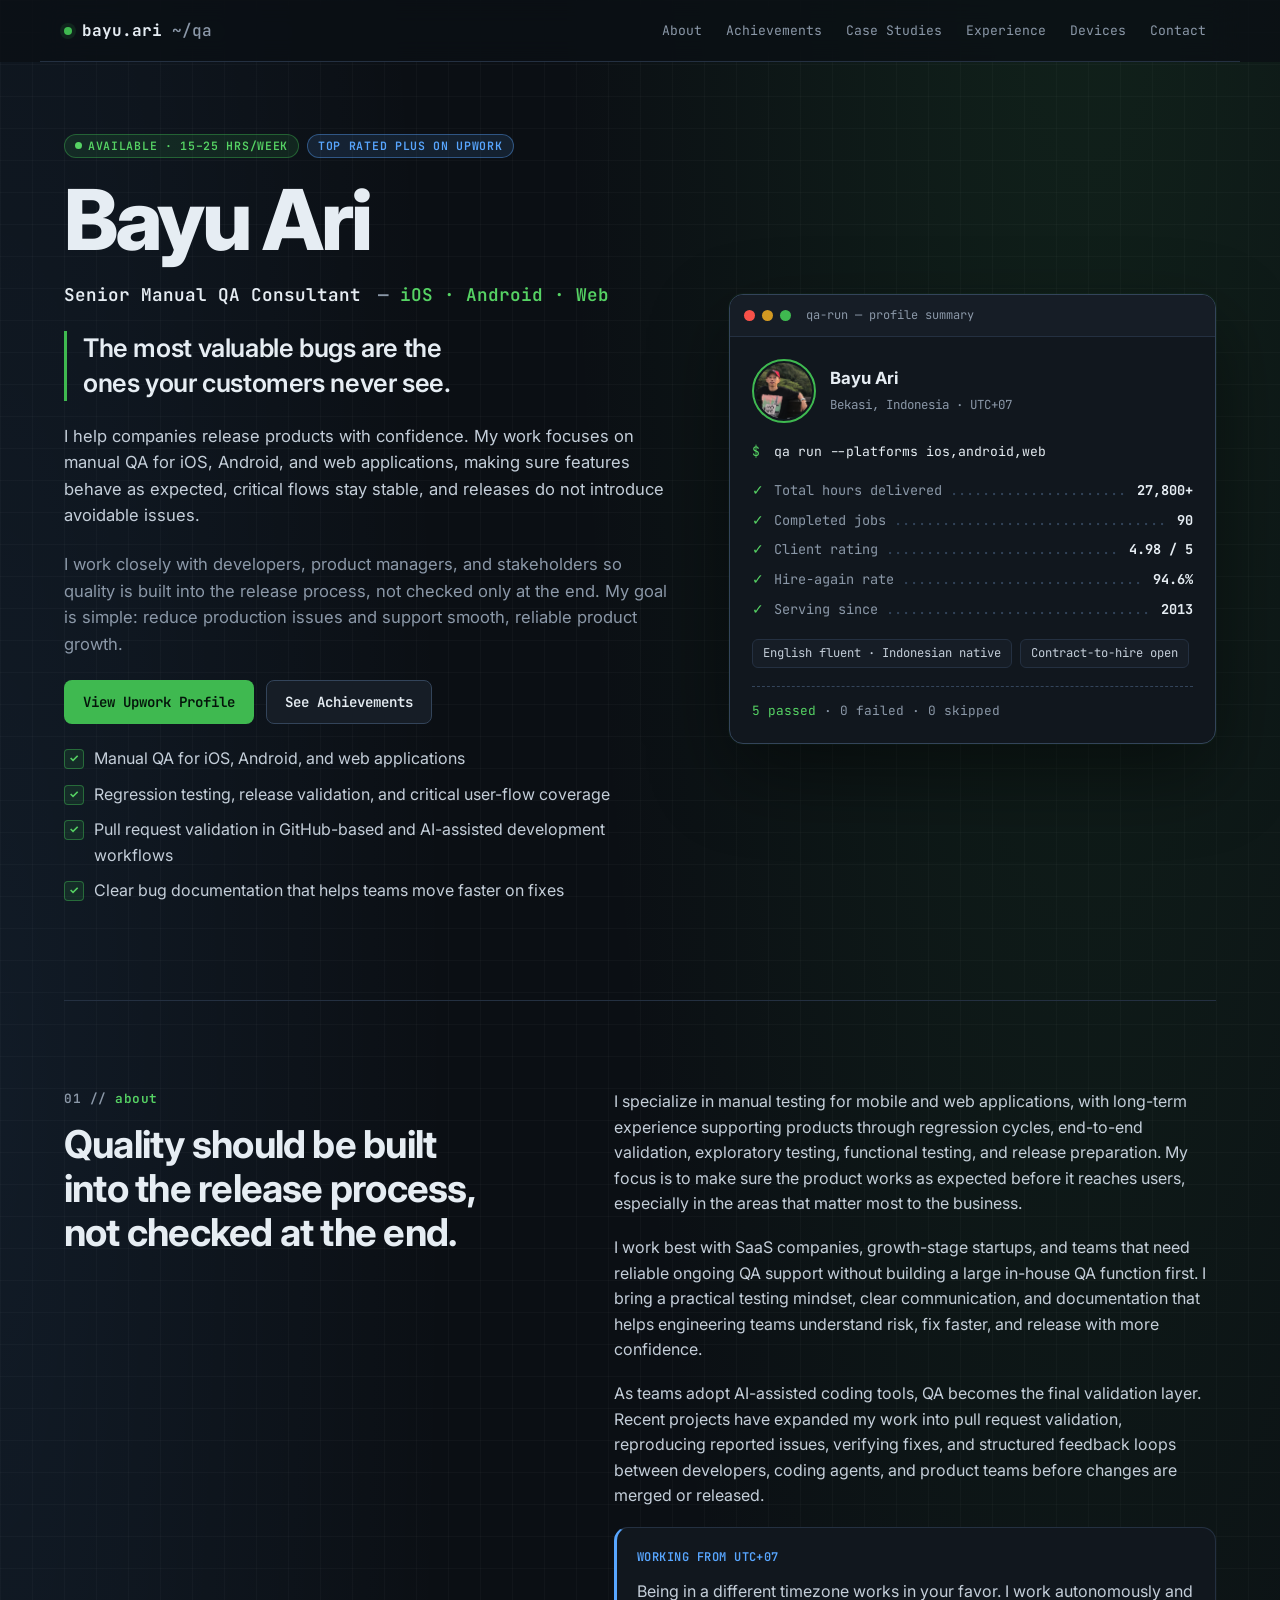
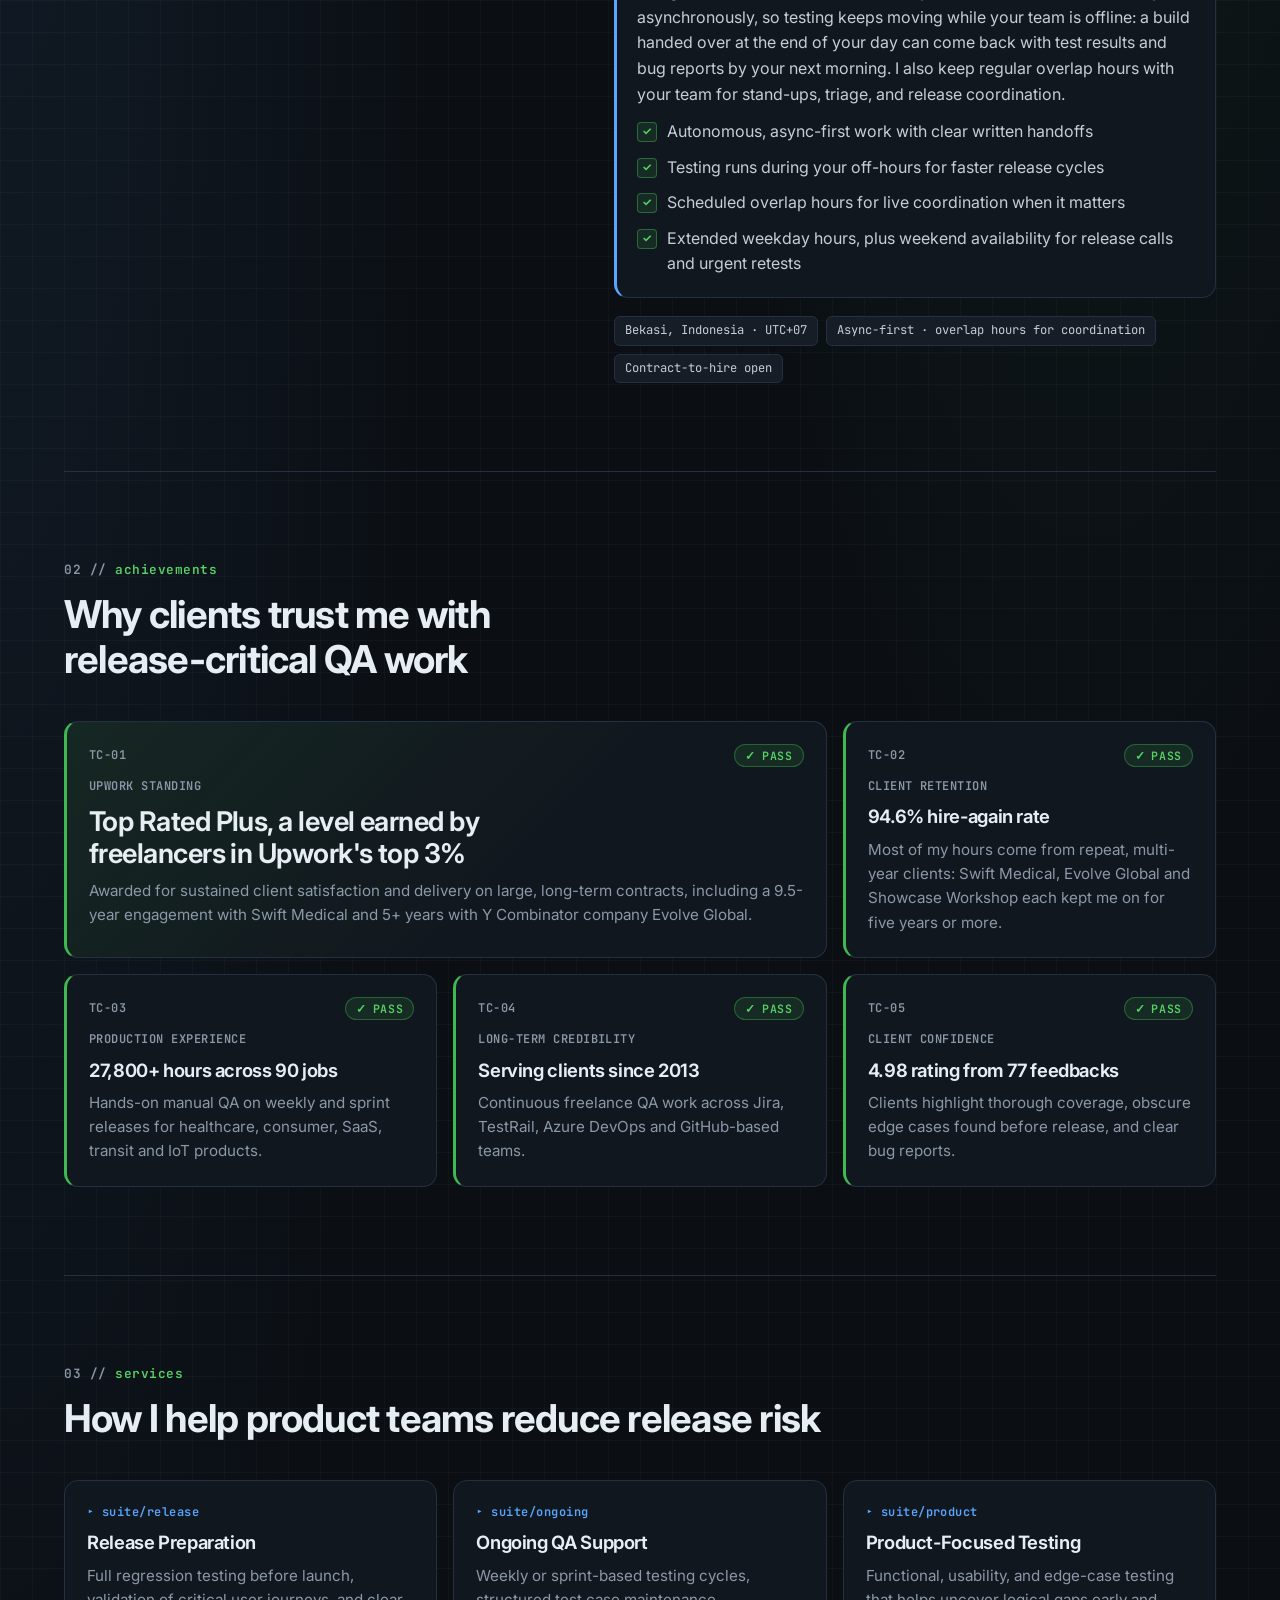
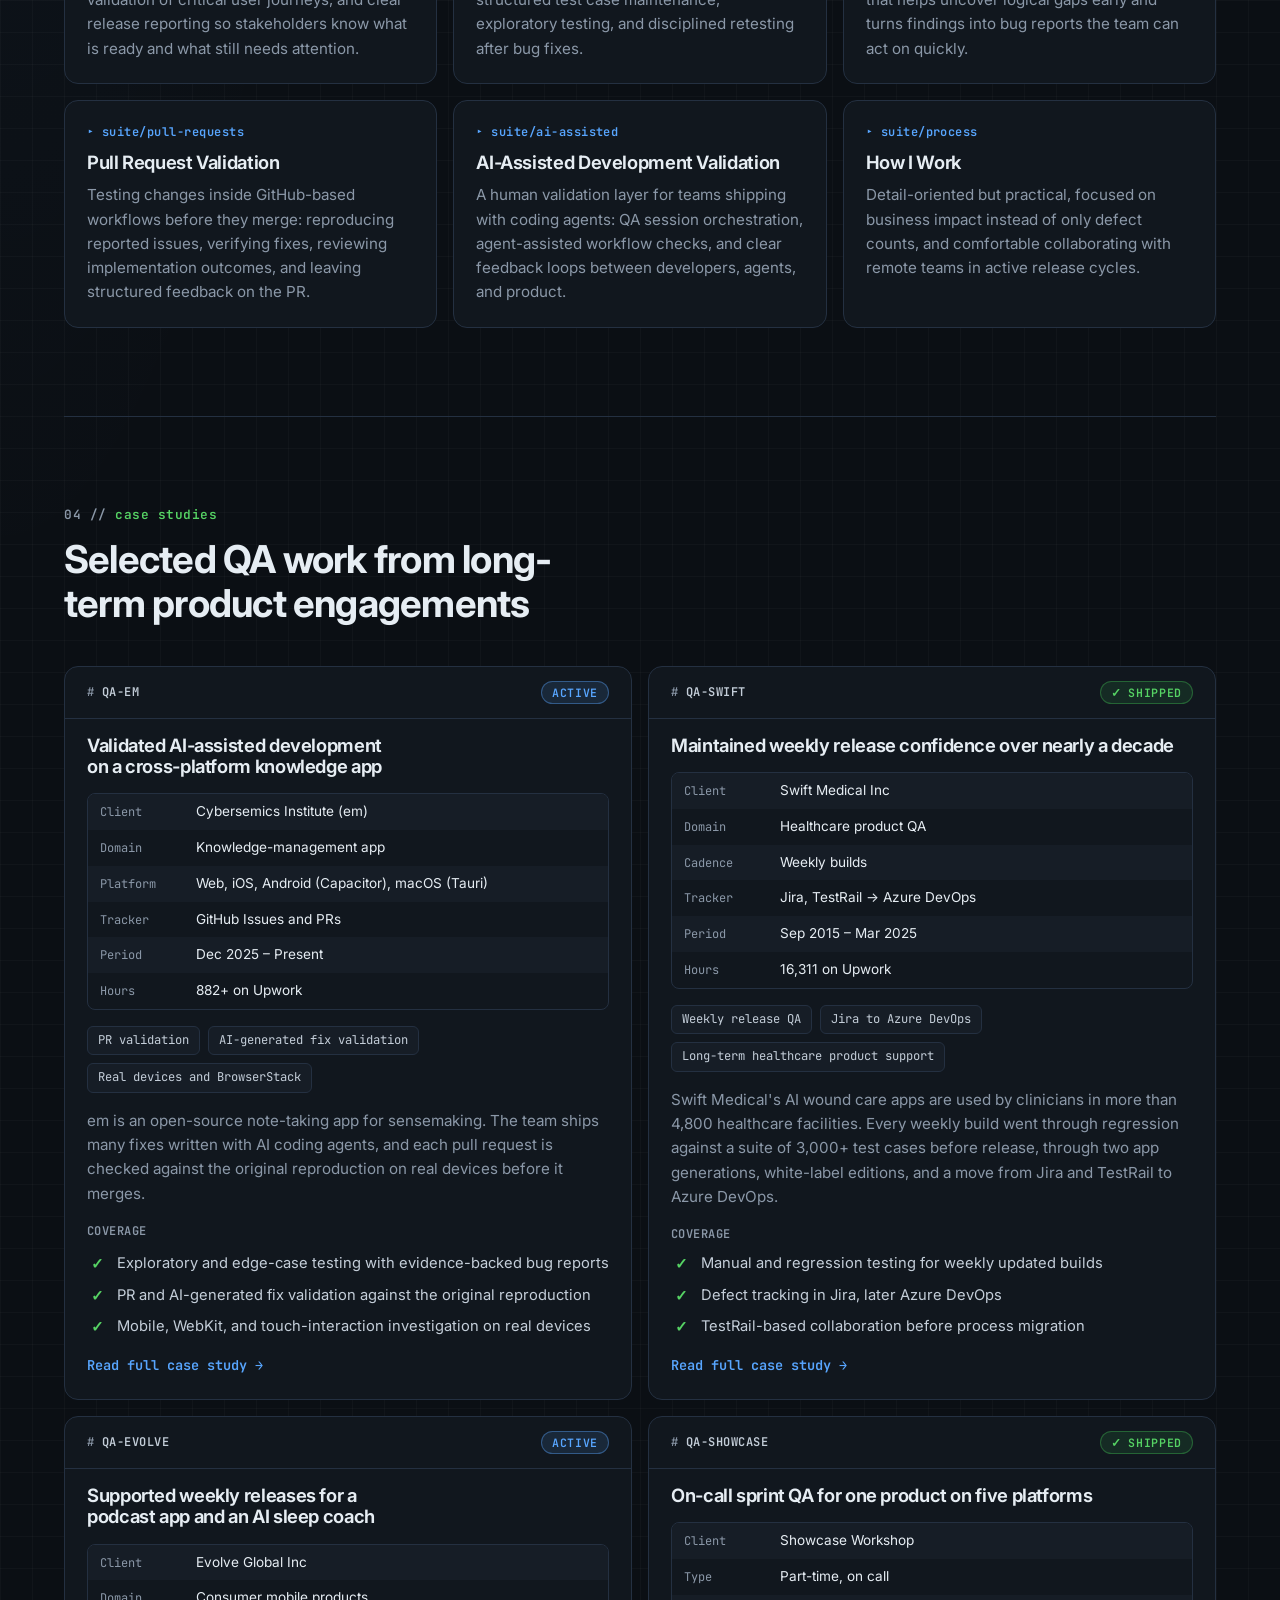
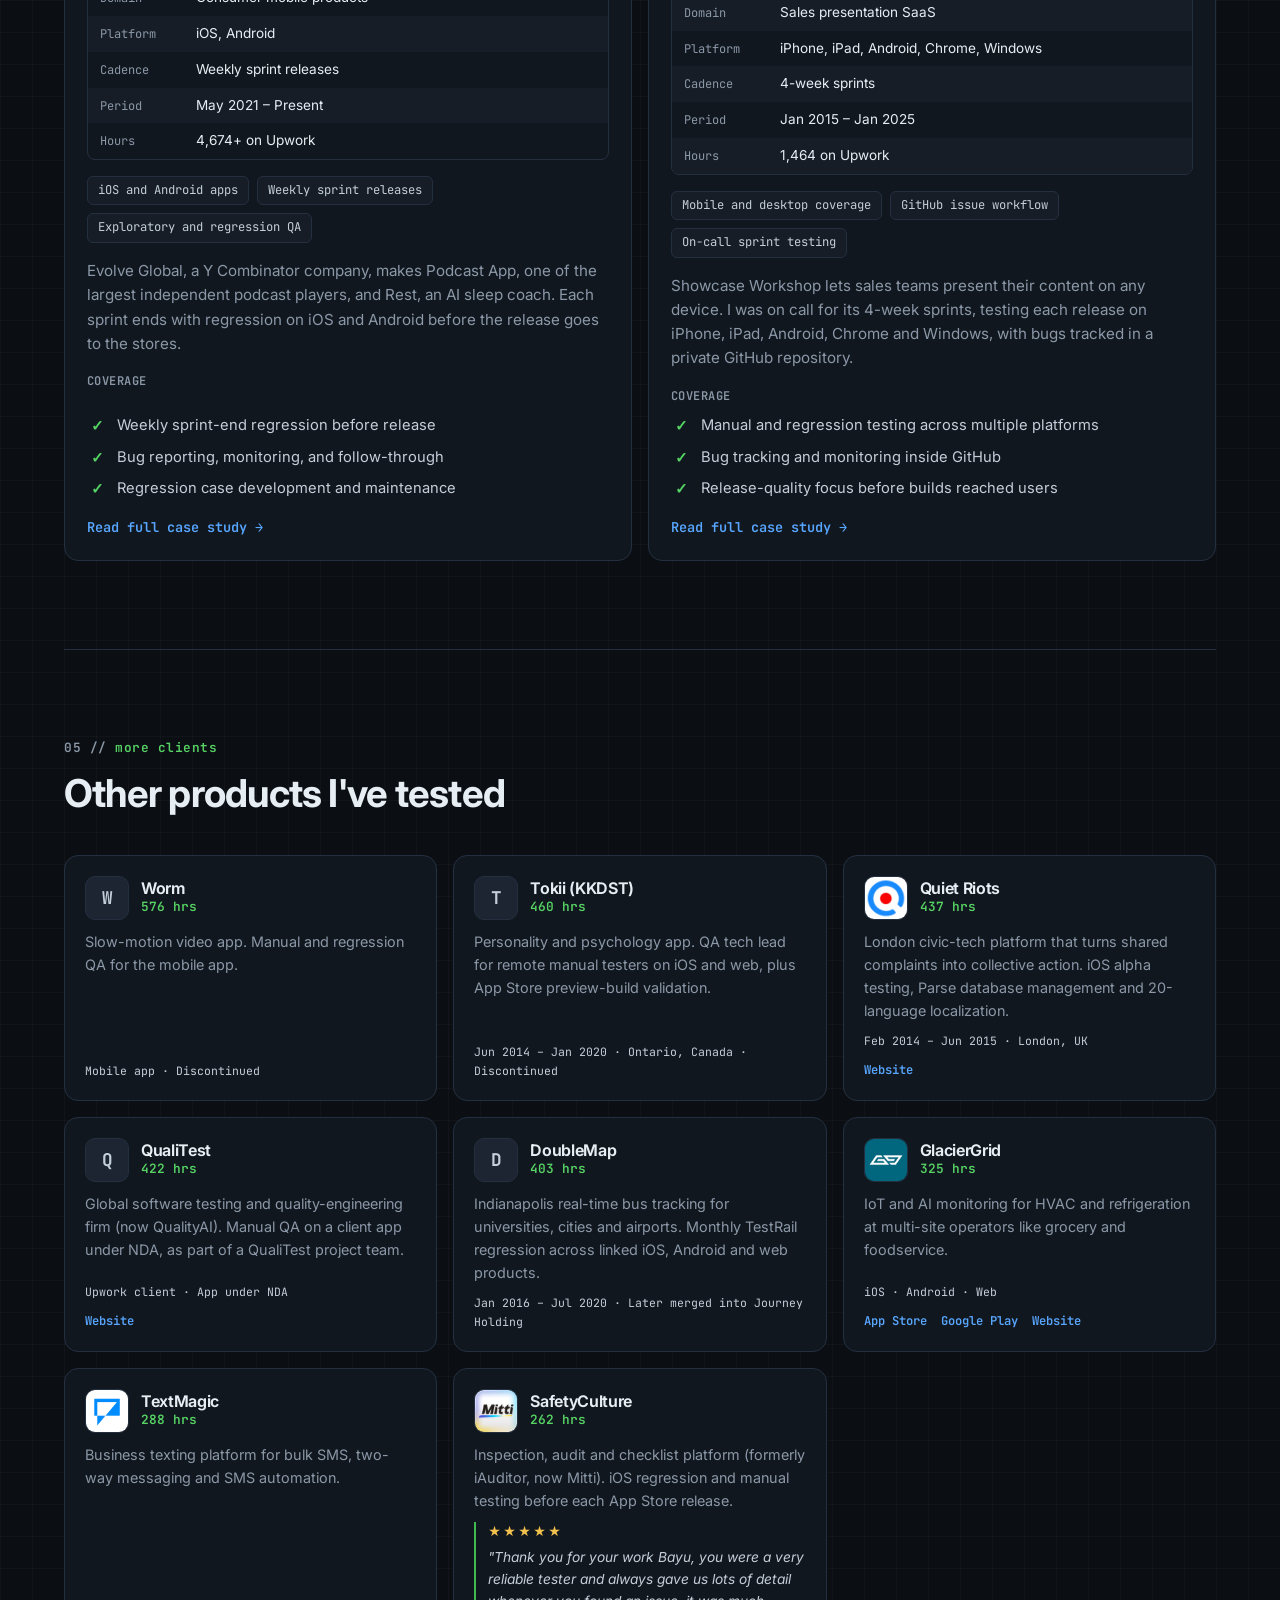
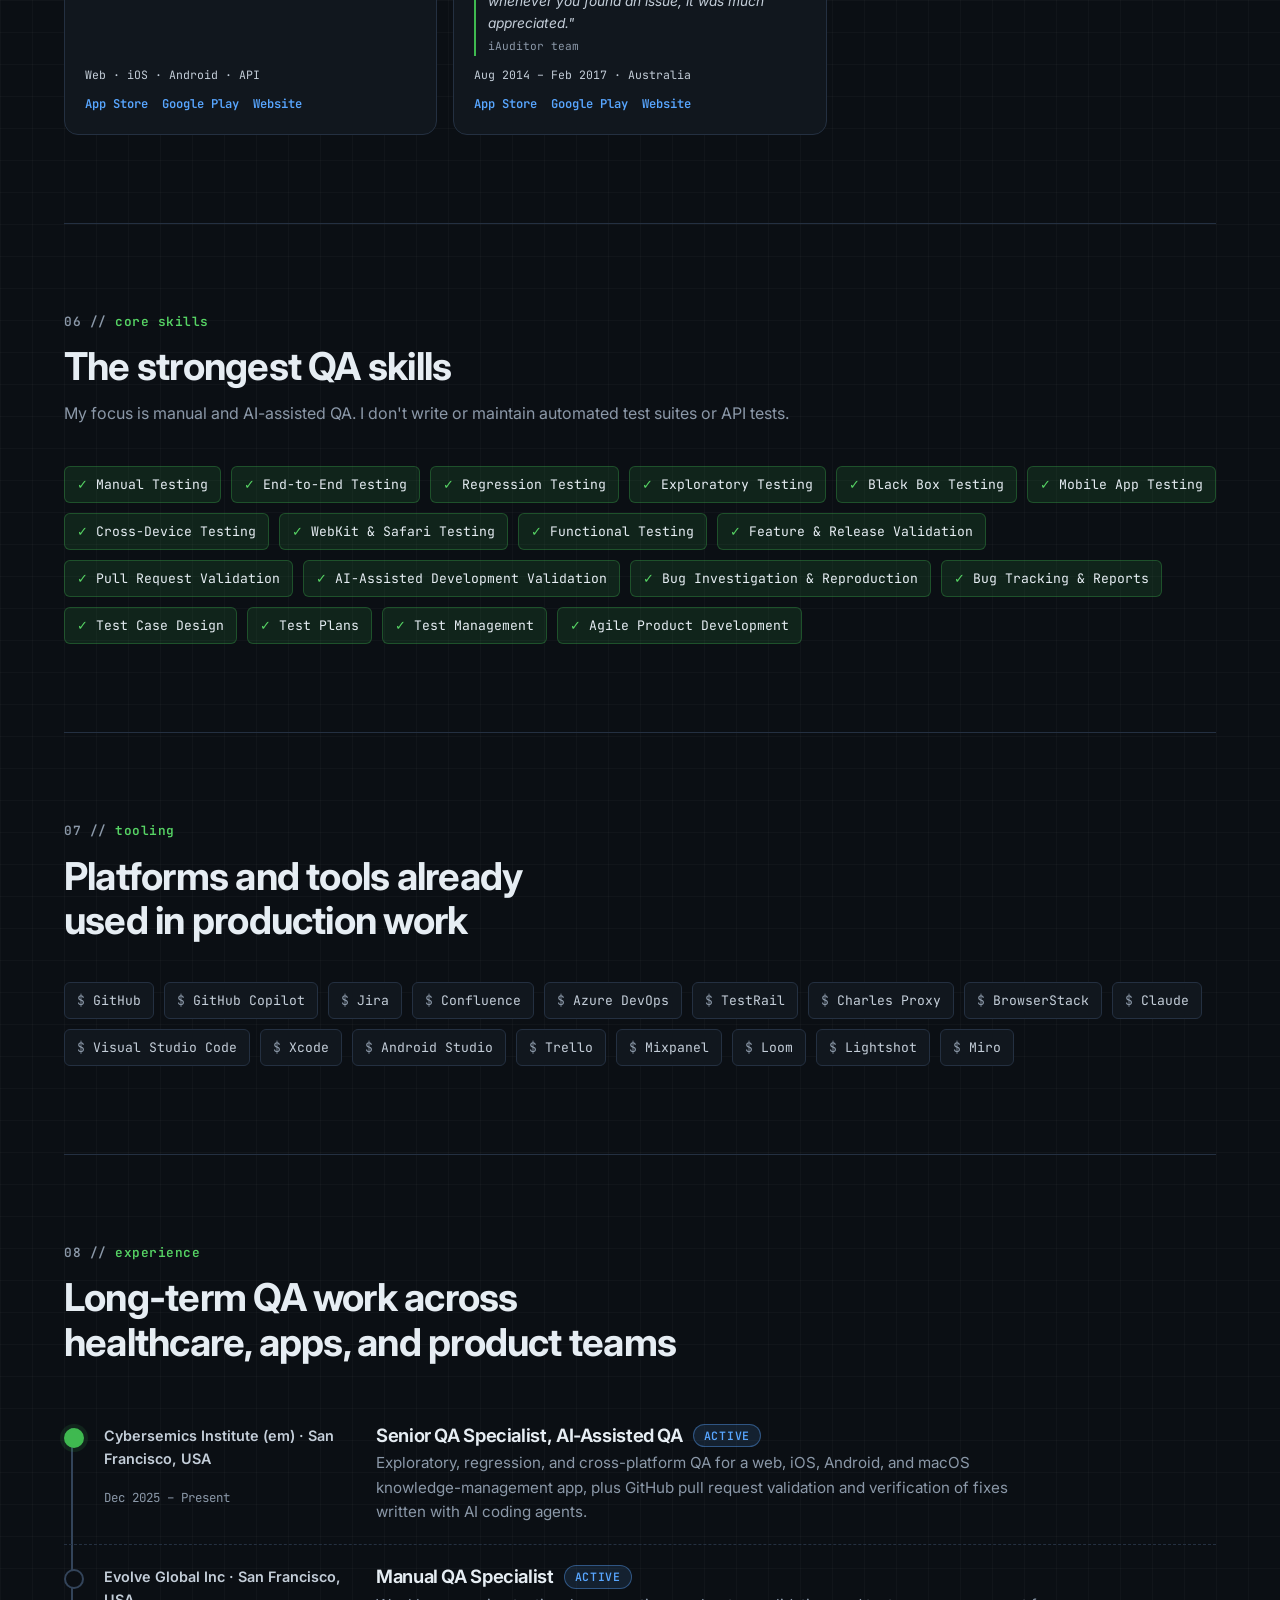
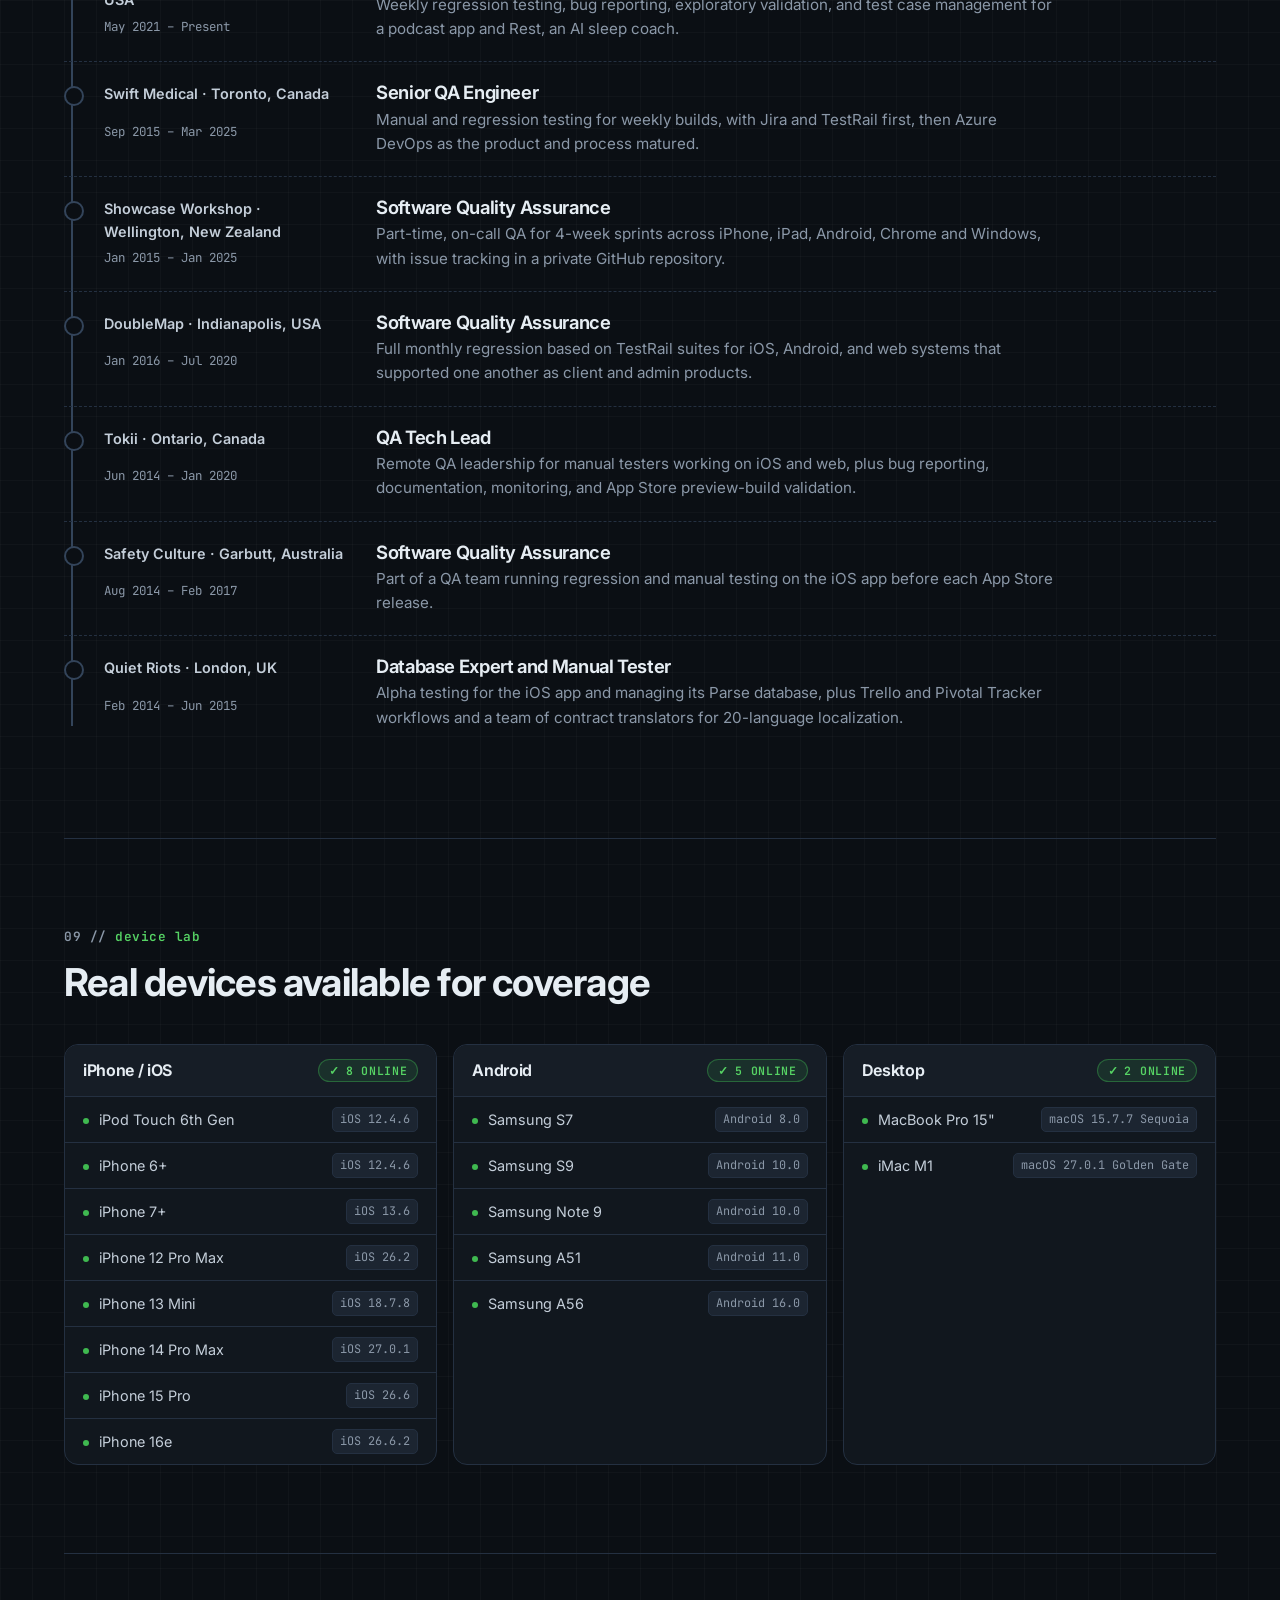
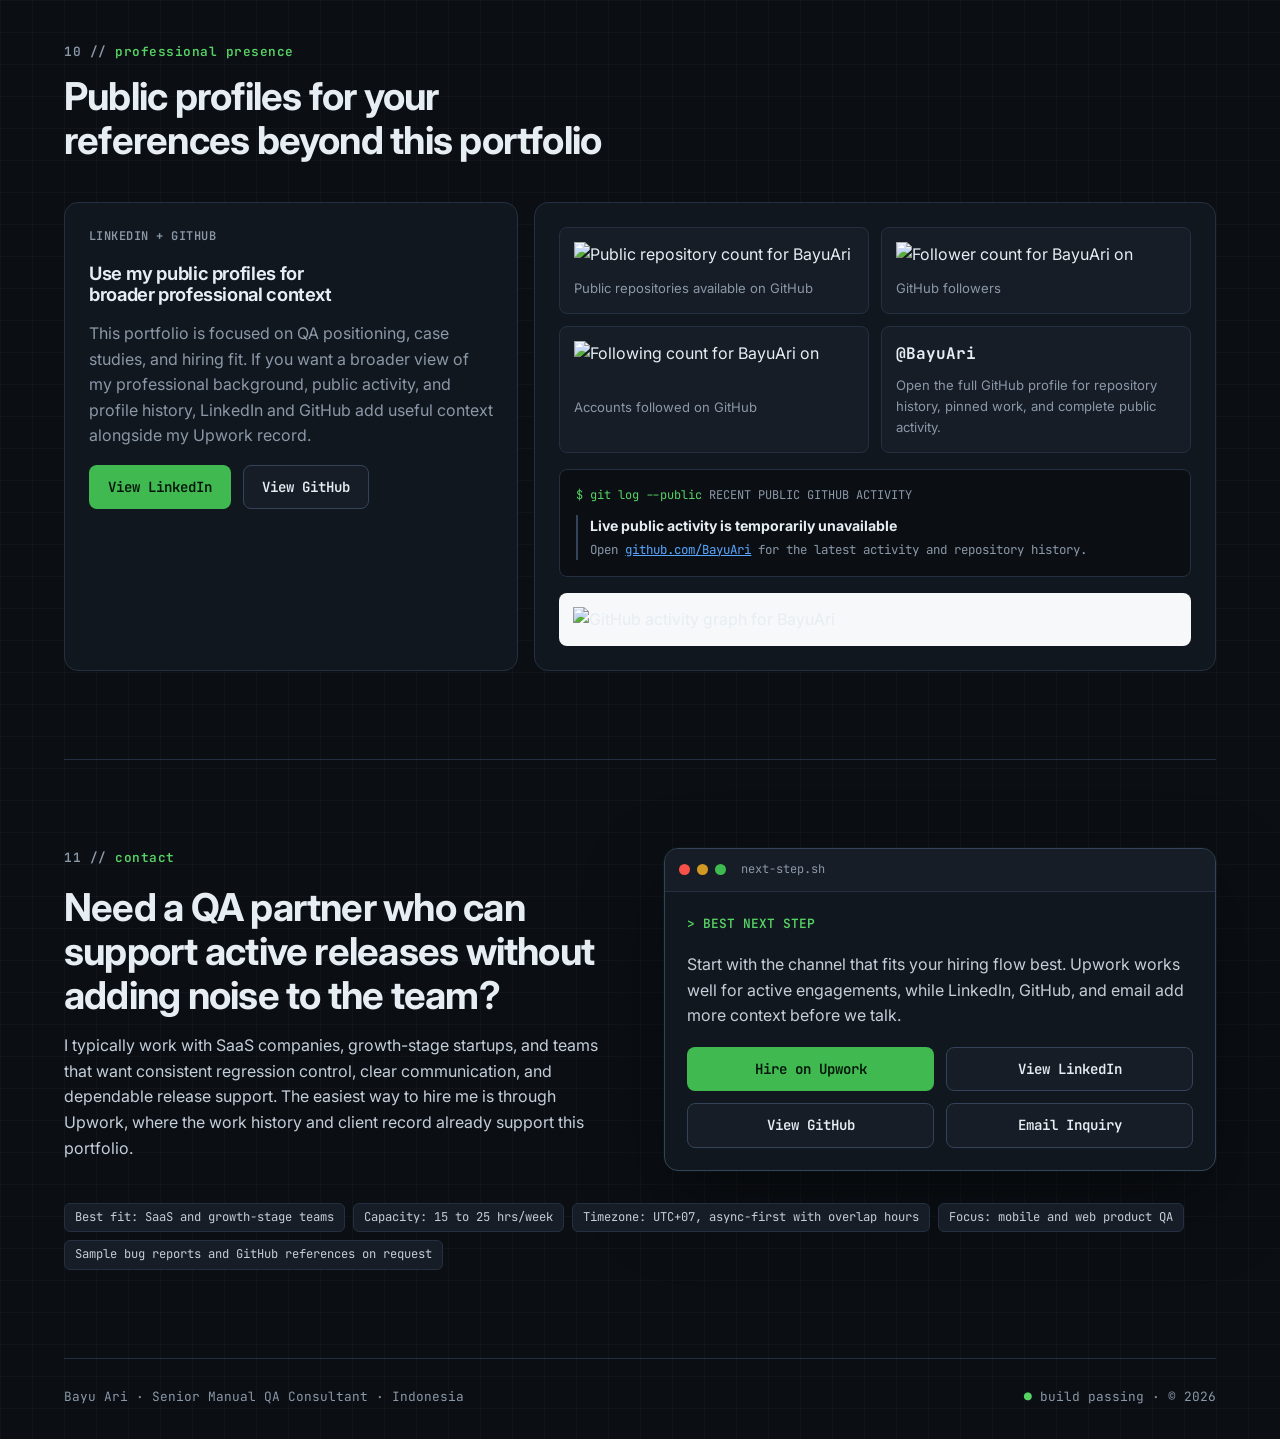
==== index.html @ 2e41b9e9 "Remove hourly rate from hero stats and README Also sync README availability with the site (15–25 hrs" ====
<!DOCTYPE html>
<html lang="en">
<head>
  <meta charset="UTF-8">
  <meta name="viewport" content="width=device-width, initial-scale=1.0">
  <meta
    name="description"
    content="Bayu Ari is a Senior Manual QA Consultant helping companies ship stable mobile and web products through manual QA, regression testing, pull request validation, and release-focused support."
  >
  <meta name="theme-color" content="#0b0f14">
  <title>Bayu Ari | Senior Manual QA Consultant</title>
  <link rel="preconnect" href="https://fonts.googleapis.com">
  <link rel="preconnect" href="https://fonts.gstatic.com" crossorigin>
  <link
    href="https://fonts.googleapis.com/css2?family=Inter:wght@400;500;600;700;800&family=JetBrains+Mono:wght@400;500;600;700&display=swap"
    rel="stylesheet"
  >
  <script src="config.js"></script>
  <link rel="stylesheet" href="styles.css">
</head>
<body>
  <div class="page-shell">
    <header class="site-header">
      <a class="brand" href="#top"><span class="brand-dot" aria-hidden="true"></span>bayu.ari<span class="brand-path">~/qa</span></a>
      <nav class="site-nav" aria-label="Primary">
        <a href="#about">About</a>
        <a href="#achievements">Achievements</a>
        <a href="#case-studies">Case Studies</a>
        <a href="#experience">Experience</a>
        <a href="#devices">Devices</a>
        <a href="#contact">Contact</a>
      </nav>
    </header>

    <main id="top">
      <section class="hero">
        <div class="hero-copy">
          <div class="chip-row">
            <span class="chip chip-pass"><span class="chip-dot" aria-hidden="true"></span>Available · 15–25 hrs/week</span>
            <span class="chip chip-info">Top Rated Plus on Upwork</span>
          </div>
          <h1 class="hero-name">Bayu Ari</h1>
          <p class="hero-role">Senior Manual QA Consultant <span>iOS · Android · Web</span></p>
          <p class="hero-title">The most valuable bugs are the ones your customers never see.</p>
          <p class="hero-text">
            I help companies release products with confidence. My work focuses on manual QA for iOS, Android,
            and web applications, making sure features behave as expected, critical flows stay stable, and
            releases do not introduce avoidable issues.
          </p>
          <p class="hero-text hero-text-secondary">
            I work closely with developers, product managers, and stakeholders so quality is built into the
            release process, not checked only at the end. My goal is simple: reduce production issues and support
            smooth, reliable product growth.
          </p>
          <div class="hero-actions">
            <a class="button button-primary" href="https://www.upwork.com/freelancers/~0150bbcc316b3fb998" target="_blank" rel="noreferrer">View Upwork Profile</a>
            <a class="button button-secondary" href="#achievements">See Achievements</a>
          </div>
          <ul class="checklist hero-highlights" aria-label="Key strengths">
            <li>Manual QA for iOS, Android, and web applications</li>
            <li>Regression testing, release validation, and critical user-flow coverage</li>
            <li>Pull request validation in GitHub-based and AI-assisted development workflows</li>
            <li>Clear bug documentation that helps teams move faster on fixes</li>
          </ul>
        </div>

        <aside class="terminal hero-card" aria-label="QA profile summary">
          <div class="terminal-bar" aria-hidden="true">
            <span></span><span></span><span></span>
            <p>qa-run — profile summary</p>
          </div>
          <div class="terminal-body">
            <div class="terminal-profile">
              <div class="portrait-frame">
                <img
                  id="profile-image"
                  src="assets/images/profile-picture.jpeg"
                  data-default-src="assets/images/profile-picture.jpeg"
                  alt="Portrait of Bayu Ari"
                >
              </div>
              <div>
                <strong>Bayu Ari</strong>
                <span>Bekasi, Indonesia · UTC+07</span>
              </div>
            </div>
            <p class="terminal-cmd"><span class="prompt" aria-hidden="true">$</span> qa run --platforms ios,android,web</p>
            <ul class="run-list stat-grid">
              <li><span class="run-key">Total hours delivered</span><strong>27,800+</strong></li>
              <li><span class="run-key">Completed jobs</span><strong>90</strong></li>
              <li><span class="run-key">Client rating</span><strong>4.98 / 5</strong></li>
              <li><span class="run-key">Hire-again rate</span><strong>94.6%</strong></li>
              <li><span class="run-key">Serving since</span><strong>2013</strong></li>
            </ul>
            <div class="mini-facts">
              <span>English fluent · Indonesian native</span>
              <span>Contract-to-hire open</span>
            </div>
            <p class="run-summary"><span class="pass-text">5 passed</span> · 0 failed · 0 skipped</p>
          </div>
        </aside>
      </section>

      <section id="about" class="section split reveal">
        <div class="section-heading">
          <p class="eyebrow">About</p>
          <h2>Quality should be built into the release process, not checked at the end.</h2>
        </div>
        <div class="rich-copy">
          <p>
            I specialize in manual testing for mobile and web applications, with long-term experience supporting
            products through regression cycles, end-to-end validation, exploratory testing, functional testing,
            and release preparation. My focus is to make sure the product works as expected before it reaches
            users, especially in the areas that matter most to the business.
          </p>
          <p>
            I work best with SaaS companies, growth-stage startups, and teams that need reliable ongoing QA
            support without building a large in-house QA function first. I bring a practical testing mindset,
            clear communication, and documentation that helps engineering teams understand risk, fix faster, and
            release with more confidence.
          </p>
          <p>
            As teams adopt AI-assisted coding tools, QA becomes the final validation layer. Recent projects have
            expanded my work into pull request validation, reproducing reported issues, verifying fixes, and
            structured feedback loops between developers, coding agents, and product teams before changes are
            merged or released.
          </p>
          <div class="timezone-note">
            <p class="report-label">Working from UTC+07</p>
            <p>
              Being in a different timezone works in your favor. I work autonomously and asynchronously, so testing
              keeps moving while your team is offline: a build handed over at the end of your day can come back
              with test results and bug reports by your next morning. I also keep regular overlap hours with your
              team for stand-ups, triage, and release coordination.
            </p>
            <ul class="checklist">
              <li>Autonomous, async-first work with clear written handoffs</li>
              <li>Testing runs during your off-hours for faster release cycles</li>
              <li>Scheduled overlap hours for live coordination when it matters</li>
              <li>Extended weekday hours, plus weekend availability for release calls and urgent retests</li>
            </ul>
          </div>
          <div class="profile-badges">
            <span>Bekasi, Indonesia · UTC+07</span>
            <span>Async-first · overlap hours for coordination</span>
            <span>Contract-to-hire open</span>
          </div>
        </div>
      </section>

      <section id="achievements" class="section reveal">
        <div class="section-heading">
          <p class="eyebrow">Achievements</p>
          <h2>Why clients trust me with release-critical QA work</h2>
        </div>
        <div class="achievement-grid">
          <article class="test-case achievement-card achievement-card-featured">
            <div class="test-case-head">
              <span class="case-id">TC-01</span>
              <span class="chip chip-pass">Pass</span>
            </div>
            <p class="proof-label">Upwork Standing</p>
            <h3>Top Rated Plus, a level earned by freelancers in Upwork's top 3%</h3>
            <p>
              Awarded for sustained client satisfaction and delivery on large, long-term contracts, including a
              9.5-year engagement with Swift Medical and 5+ years with Y Combinator company Evolve Global.
            </p>
          </article>
          <article class="test-case achievement-card">
            <div class="test-case-head">
              <span class="case-id">TC-02</span>
              <span class="chip chip-pass">Pass</span>
            </div>
            <p class="proof-label">Client Retention</p>
            <h3>94.6% hire-again rate</h3>
            <p>Most of my hours come from repeat, multi-year clients: Swift Medical, Evolve Global and Showcase Workshop each kept me on for five years or more.</p>
          </article>
          <article class="test-case achievement-card">
            <div class="test-case-head">
              <span class="case-id">TC-03</span>
              <span class="chip chip-pass">Pass</span>
            </div>
            <p class="proof-label">Production Experience</p>
            <h3>27,800+ hours across 90 jobs</h3>
            <p>Hands-on manual QA on weekly and sprint releases for healthcare, consumer, SaaS, transit and IoT products.</p>
          </article>
          <article class="test-case achievement-card">
            <div class="test-case-head">
              <span class="case-id">TC-04</span>
              <span class="chip chip-pass">Pass</span>
            </div>
            <p class="proof-label">Long-Term Credibility</p>
            <h3>Serving clients since 2013</h3>
            <p>Continuous freelance QA work across Jira, TestRail, Azure DevOps and GitHub-based teams.</p>
          </article>
          <article class="test-case achievement-card">
            <div class="test-case-head">
              <span class="case-id">TC-05</span>
              <span class="chip chip-pass">Pass</span>
            </div>
            <p class="proof-label">Client Confidence</p>
            <h3>4.98 rating from 77 feedbacks</h3>
            <p>Clients highlight thorough coverage, obscure edge cases found before release, and clear bug reports.</p>
          </article>
        </div>
      </section>

      <section id="services" class="section reveal">
        <div class="section-heading">
          <p class="eyebrow">Services</p>
          <h2>How I help product teams reduce release risk</h2>
        </div>
        <div class="card-grid">
          <article class="service-card">
            <p class="suite-label">suite/release</p>
            <h3>Release Preparation</h3>
            <p>Full regression testing before launch, validation of critical user journeys, and clear release reporting so stakeholders know what is ready and what still needs attention.</p>
          </article>
          <article class="service-card">
            <p class="suite-label">suite/ongoing</p>
            <h3>Ongoing QA Support</h3>
            <p>Weekly or sprint-based testing cycles, structured test case maintenance, exploratory testing, and disciplined retesting after bug fixes.</p>
          </article>
          <article class="service-card">
            <p class="suite-label">suite/product</p>
            <h3>Product-Focused Testing</h3>
            <p>Functional, usability, and edge-case testing that helps uncover logical gaps early and turns findings into bug reports the team can act on quickly.</p>
          </article>
          <article class="service-card">
            <p class="suite-label">suite/pull-requests</p>
            <h3>Pull Request Validation</h3>
            <p>Testing changes inside GitHub-based workflows before they merge: reproducing reported issues, verifying fixes, reviewing implementation outcomes, and leaving structured feedback on the PR.</p>
          </article>
          <article class="service-card">
            <p class="suite-label">suite/ai-assisted</p>
            <h3>AI-Assisted Development Validation</h3>
            <p>A human validation layer for teams shipping with coding agents: QA session orchestration, agent-assisted workflow checks, and clear feedback loops between developers, agents, and product.</p>
          </article>
          <article class="service-card">
            <p class="suite-label">suite/process</p>
            <h3>How I Work</h3>
            <p>Detail-oriented but practical, focused on business impact instead of only defect counts, and comfortable collaborating with remote teams in active release cycles.</p>
          </article>
        </div>
      </section>

      <section id="case-studies" class="section reveal">
        <div class="section-heading">
          <p class="eyebrow">Case Studies</p>
          <h2>Selected QA work from long-term product engagements</h2>
        </div>
        <div class="case-study-grid">
          <article class="report case-study-card">
            <div class="report-head case-study-head">
              <span class="case-id">QA-EM</span>
              <span class="chip chip-info">Active</span>
            </div>
            <h3>Validated AI-assisted development on a cross-platform knowledge app</h3>
            <dl class="report-fields">
              <div><dt>Client</dt><dd>Cybersemics Institute (em)</dd></div>
              <div><dt>Domain</dt><dd>Knowledge-management app</dd></div>
              <div><dt>Platform</dt><dd>Web, iOS, Android (Capacitor), macOS (Tauri)</dd></div>
              <div><dt>Tracker</dt><dd>GitHub Issues and PRs</dd></div>
              <div><dt>Period</dt><dd>Dec 2025 – Present</dd></div>
              <div><dt>Hours</dt><dd>882+ on Upwork</dd></div>
            </dl>
            <div class="case-signals" aria-label="EM scope">
              <span>PR validation</span>
              <span>AI-generated fix validation</span>
              <span>Real devices and BrowserStack</span>
            </div>
            <p>
              em is an open-source note-taking app for sensemaking. The team ships many fixes written with AI coding
              agents, and each pull request is checked against the original reproduction on real devices before it
              merges.
            </p>
            <p class="report-label">Coverage</p>
            <ol class="case-points">
              <li>Exploratory and edge-case testing with evidence-backed bug reports</li>
              <li>PR and AI-generated fix validation against the original reproduction</li>
              <li>Mobile, WebKit, and touch-interaction investigation on real devices</li>
            </ol>
            <a class="case-card-link" href="case-studies/em.html">Read full case study →</a>
          </article>
          <article class="report case-study-card">
            <div class="report-head case-study-head">
              <span class="case-id">QA-SWIFT</span>
              <span class="chip chip-pass">Shipped</span>
            </div>
            <h3>Maintained weekly release confidence over nearly a decade</h3>
            <dl class="report-fields">
              <div><dt>Client</dt><dd>Swift Medical Inc</dd></div>
              <div><dt>Domain</dt><dd>Healthcare product QA</dd></div>
              <div><dt>Cadence</dt><dd>Weekly builds</dd></div>
              <div><dt>Tracker</dt><dd>Jira, TestRail → Azure DevOps</dd></div>
              <div><dt>Period</dt><dd>Sep 2015 – Mar 2025</dd></div>
              <div><dt>Hours</dt><dd>16,311 on Upwork</dd></div>
            </dl>
            <div class="case-signals" aria-label="Swift Medical scope">
              <span>Weekly release QA</span>
              <span>Jira to Azure DevOps</span>
              <span>Long-term healthcare product support</span>
            </div>
            <p>
              Swift Medical's AI wound care apps are used by clinicians in more than 4,800 healthcare facilities.
              Every weekly build went through regression against a suite of 3,000+ test cases before release,
              through two app generations, white-label editions, and a move from Jira and TestRail to Azure DevOps.
            </p>
            <p class="report-label">Coverage</p>
            <ol class="case-points">
              <li>Manual and regression testing for weekly updated builds</li>
              <li>Defect tracking in Jira, later Azure DevOps</li>
              <li>TestRail-based collaboration before process migration</li>
            </ol>
            <a class="case-card-link" href="case-studies/swift-medical.html">Read full case study →</a>
          </article>
          <article class="report case-study-card">
            <div class="report-head case-study-head">
              <span class="case-id">QA-EVOLVE</span>
              <span class="chip chip-info">Active</span>
            </div>
            <h3>Supported weekly releases for a podcast app and an AI sleep coach</h3>
            <dl class="report-fields">
              <div><dt>Client</dt><dd>Evolve Global Inc</dd></div>
              <div><dt>Domain</dt><dd>Consumer mobile products</dd></div>
              <div><dt>Platform</dt><dd>iOS, Android</dd></div>
              <div><dt>Cadence</dt><dd>Weekly sprint releases</dd></div>
              <div><dt>Period</dt><dd>May 2021 – Present</dd></div>
              <div><dt>Hours</dt><dd>4,674+ on Upwork</dd></div>
            </dl>
            <div class="case-signals" aria-label="Evolve Global scope">
              <span>iOS and Android apps</span>
              <span>Weekly sprint releases</span>
              <span>Exploratory and regression QA</span>
            </div>
            <p>
              Evolve Global, a Y Combinator company, makes Podcast App, one of the largest independent podcast
              players, and Rest, an AI sleep coach. Each sprint ends with regression on iOS and Android before the
              release goes to the stores.
            </p>
            <p class="report-label">Coverage</p>
            <ol class="case-points">
              <li>Weekly sprint-end regression before release</li>
              <li>Bug reporting, monitoring, and follow-through</li>
              <li>Regression case development and maintenance</li>
            </ol>
            <a class="case-card-link" href="case-studies/evolve-global.html">Read full case study →</a>
          </article>
          <article class="report case-study-card">
            <div class="report-head case-study-head">
              <span class="case-id">QA-SHOWCASE</span>
              <span class="chip chip-pass">Shipped</span>
            </div>
            <h3>On-call sprint QA for one product on five platforms</h3>
            <dl class="report-fields">
              <div><dt>Client</dt><dd>Showcase Workshop</dd></div>
              <div><dt>Type</dt><dd>Part-time, on call</dd></div>
              <div><dt>Domain</dt><dd>Sales presentation SaaS</dd></div>
              <div><dt>Platform</dt><dd>iPhone, iPad, Android, Chrome, Windows</dd></div>
              <div><dt>Cadence</dt><dd>4-week sprints</dd></div>
              <div><dt>Period</dt><dd>Jan 2015 – Jan 2025</dd></div>
              <div><dt>Hours</dt><dd>1,464 on Upwork</dd></div>
            </dl>
            <div class="case-signals" aria-label="Showcase Workshop scope">
              <span>Mobile and desktop coverage</span>
              <span>GitHub issue workflow</span>
              <span>On-call sprint testing</span>
            </div>
            <p>
              Showcase Workshop lets sales teams present their content on any device. I was on call for its 4-week
              sprints, testing each release on iPhone, iPad, Android, Chrome and Windows, with bugs tracked in a
              private GitHub repository.
            </p>
            <p class="report-label">Coverage</p>
            <ol class="case-points">
              <li>Manual and regression testing across multiple platforms</li>
              <li>Bug tracking and monitoring inside GitHub</li>
              <li>Release-quality focus before builds reached users</li>
            </ol>
            <a class="case-card-link" href="case-studies/showcase-workshop.html">Read full case study →</a>
          </article>
        </div>
      </section>

      <section id="more-clients" class="section reveal">
        <div class="section-heading">
          <p class="eyebrow">More Clients</p>
          <h2>Other products I've tested</h2>
        </div>
        <div class="client-grid">
          <article class="client-card">
            <div class="client-head">
              <span class="client-icon client-mono" aria-hidden="true">W</span>
              <div>
                <h3>Worm</h3>
                <p class="client-hours">576 hrs</p>
              </div>
            </div>
            <p>Slow-motion video app. Manual and regression QA for the mobile app.</p>
            <p class="client-meta">Mobile app · Discontinued</p>
          </article>
          <article class="client-card">
            <div class="client-head">
              <span class="client-icon client-mono" aria-hidden="true">T</span>
              <div>
                <h3>Tokii (KKDST)</h3>
                <p class="client-hours">460 hrs</p>
              </div>
            </div>
            <p>Personality and psychology app. QA tech lead for remote manual testers on iOS and web, plus App Store preview-build validation.</p>
            <p class="client-meta">Jun 2014 – Jan 2020 · Ontario, Canada · Discontinued</p>
          </article>
          <article class="client-card">
            <div class="client-head">
              <img class="client-icon" src="assets/images/clients/quietriots.png" alt="Quiet Riots logo" width="44" height="44" loading="lazy">
              <div>
                <h3>Quiet Riots</h3>
                <p class="client-hours">437 hrs</p>
              </div>
            </div>
            <p>London civic-tech platform that turns shared complaints into collective action. iOS alpha testing, Parse database management and 20-language localization.</p>
            <p class="client-meta">Feb 2014 – Jun 2015 · London, UK</p>
              <div class="client-links">
                <a href="https://www.quietriots.com" target="_blank" rel="noreferrer">Website</a>
              </div>
          </article>
          <article class="client-card">
            <div class="client-head">
              <span class="client-icon client-mono" aria-hidden="true">Q</span>
              <div>
                <h3>QualiTest</h3>
                <p class="client-hours">422 hrs</p>
              </div>
            </div>
            <p>Global software testing and quality-engineering firm (now QualityAI). Manual QA on a client app under NDA, as part of a QualiTest project team.</p>
            <p class="client-meta">Upwork client · App under NDA</p>
              <div class="client-links">
                <a href="https://www.qualitestgroup.com" target="_blank" rel="noreferrer">Website</a>
              </div>
          </article>
          <article class="client-card">
            <div class="client-head">
              <span class="client-icon client-mono" aria-hidden="true">D</span>
              <div>
                <h3>DoubleMap</h3>
                <p class="client-hours">403 hrs</p>
              </div>
            </div>
            <p>Indianapolis real-time bus tracking for universities, cities and airports. Monthly TestRail regression across linked iOS, Android and web products.</p>
            <p class="client-meta">Jan 2016 – Jul 2020 · Later merged into Journey Holding</p>
          </article>
          <article class="client-card">
            <div class="client-head">
              <img class="client-icon" src="assets/images/clients/glaciergrid.jpg" alt="GlacierGrid logo" width="44" height="44" loading="lazy">
              <div>
                <h3>GlacierGrid</h3>
                <p class="client-hours">325 hrs</p>
              </div>
            </div>
            <p>IoT and AI monitoring for HVAC and refrigeration at multi-site operators like grocery and foodservice.</p>
            <p class="client-meta">iOS · Android · Web</p>
              <div class="client-links">
                <a href="https://apps.apple.com/us/app/id1491822471" target="_blank" rel="noreferrer">App Store</a>
                <a href="https://play.google.com/store/apps/details?id=com.therma.app" target="_blank" rel="noreferrer">Google Play</a>
                <a href="https://www.glaciergrid.com" target="_blank" rel="noreferrer">Website</a>
              </div>
          </article>
          <article class="client-card">
            <div class="client-head">
              <img class="client-icon" src="assets/images/clients/textmagic.jpg" alt="TextMagic logo" width="44" height="44" loading="lazy">
              <div>
                <h3>TextMagic</h3>
                <p class="client-hours">288 hrs</p>
              </div>
            </div>
            <p>Business texting platform for bulk SMS, two-way messaging and SMS automation.</p>
            <p class="client-meta">Web · iOS · Android · API</p>
              <div class="client-links">
                <a href="https://apps.apple.com/us/app/id1107866161" target="_blank" rel="noreferrer">App Store</a>
                <a href="https://play.google.com/store/apps/details?id=textmagic.com.textmagicmessenger" target="_blank" rel="noreferrer">Google Play</a>
                <a href="https://www.textmagic.com" target="_blank" rel="noreferrer">Website</a>
              </div>
          </article>
          <article class="client-card">
            <div class="client-head">
              <img class="client-icon" src="assets/images/clients/safetyculture.jpg" alt="SafetyCulture logo" width="44" height="44" loading="lazy">
              <div>
                <h3>SafetyCulture</h3>
                <p class="client-hours">262 hrs</p>
              </div>
            </div>
            <p>Inspection, audit and checklist platform (formerly iAuditor, now Mitti). iOS regression and manual testing before each App Store release.</p>
            <figure class="client-quote">
              <span class="stars" role="img" aria-label="5 out of 5 stars">★★★★★</span>
              <blockquote>"Thank you for your work Bayu, you were a very reliable tester and always gave us lots of detail whenever you found an issue, it was much appreciated."</blockquote>
              <figcaption>iAuditor team</figcaption>
            </figure>
            <p class="client-meta">Aug 2014 – Feb 2017 · Australia</p>
              <div class="client-links">
                <a href="https://apps.apple.com/us/app/id499999532" target="_blank" rel="noreferrer">App Store</a>
                <a href="https://play.google.com/store/apps/details?id=com.safetyculture.iauditor" target="_blank" rel="noreferrer">Google Play</a>
                <a href="https://safetyculture.com" target="_blank" rel="noreferrer">Website</a>
              </div>
          </article>
        </div>
      </section>

      <section class="section reveal">
        <div class="section-heading">
          <p class="eyebrow">Core Skills</p>
          <h2>The strongest QA skills</h2>
          <p class="section-copy">
            My focus is manual and AI-assisted QA. I don't write or maintain automated test suites or API tests.
          </p>
        </div>
        <div class="skill-cloud" aria-label="Skills">
          <span>Manual Testing</span>
          <span>End-to-End Testing</span>
          <span>Regression Testing</span>
          <span>Exploratory Testing</span>
          <span>Black Box Testing</span>
          <span>Mobile App Testing</span>
          <span>Cross-Device Testing</span>
          <span>WebKit &amp; Safari Testing</span>
          <span>Functional Testing</span>
          <span>Feature &amp; Release Validation</span>
          <span>Pull Request Validation</span>
          <span>AI-Assisted Development Validation</span>
          <span>Bug Investigation &amp; Reproduction</span>
          <span>Bug Tracking &amp; Reports</span>
          <span>Test Case Design</span>
          <span>Test Plans</span>
          <span>Test Management</span>
          <span>Agile Product Development</span>
        </div>
      </section>

      <section class="section reveal">
        <div class="section-heading">
          <p class="eyebrow">Tooling</p>
          <h2>Platforms and tools already used in production work</h2>
        </div>
        <div class="tool-grid">
          <span>GitHub</span>
          <span>GitHub Copilot</span>
          <span>Jira</span>
          <span>Confluence</span>
          <span>Azure DevOps</span>
          <span>TestRail</span>
          <span>Charles Proxy</span>
          <span>BrowserStack</span>
          <span>Claude</span>
          <span>Visual Studio Code</span>
          <span>Xcode</span>
          <span>Android Studio</span>
          <span>Trello</span>
          <span>Mixpanel</span>
          <span>Loom</span>
          <span>Lightshot</span>
          <span>Miro</span>
        </div>
      </section>

      <section id="experience" class="section reveal">
        <div class="section-heading">
          <p class="eyebrow">Experience</p>
          <h2>Long-term QA work across healthcare, apps, and product teams</h2>
        </div>
        <div class="experience-list">
          <article class="experience-card">
            <div class="experience-meta">
              <p>Cybersemics Institute (em) · San Francisco, USA</p>
              <span>Dec 2025 – Present</span>
            </div>
            <h3>Senior QA Specialist, AI-Assisted QA <span class="chip chip-info">Active</span></h3>
            <p>
              Exploratory, regression, and cross-platform QA for a web, iOS, Android, and macOS knowledge-management app,
              plus GitHub pull request validation and verification of fixes written with AI coding agents.
            </p>
          </article>
          <article class="experience-card">
            <div class="experience-meta">
              <p>Evolve Global Inc · San Francisco, USA</p>
              <span>May 2021 – Present</span>
            </div>
            <h3>Manual QA Specialist <span class="chip chip-info">Active</span></h3>
            <p>
              Weekly regression testing, bug reporting, exploratory validation, and test case management for a
              podcast app and Rest, an AI sleep coach.
            </p>
          </article>
          <article class="experience-card">
            <div class="experience-meta">
              <p>Swift Medical · Toronto, Canada</p>
              <span>Sep 2015 – Mar 2025</span>
            </div>
            <h3>Senior QA Engineer</h3>
            <p>
              Manual and regression testing for weekly builds, with Jira and TestRail first, then Azure DevOps
              as the product and process matured.
            </p>
          </article>
          <article class="experience-card">
            <div class="experience-meta">
              <p>Showcase Workshop · Wellington, New Zealand</p>
              <span>Jan 2015 – Jan 2025</span>
            </div>
            <h3>Software Quality Assurance</h3>
            <p>
              Part-time, on-call QA for 4-week sprints across iPhone, iPad, Android, Chrome and Windows, with
              issue tracking in a private GitHub repository.
            </p>
          </article>
          <article class="experience-card">
            <div class="experience-meta">
              <p>DoubleMap · Indianapolis, USA</p>
              <span>Jan 2016 – Jul 2020</span>
            </div>
            <h3>Software Quality Assurance</h3>
            <p>
              Full monthly regression based on TestRail suites for iOS, Android, and web systems that supported
              one another as client and admin products.
            </p>
          </article>
          <article class="experience-card">
            <div class="experience-meta">
              <p>Tokii · Ontario, Canada</p>
              <span>Jun 2014 – Jan 2020</span>
            </div>
            <h3>QA Tech Lead</h3>
            <p>
              Remote QA leadership for manual testers working on iOS and web, plus bug reporting, documentation,
              monitoring, and App Store preview-build validation.
            </p>
          </article>
          <article class="experience-card">
            <div class="experience-meta">
              <p>Safety Culture · Garbutt, Australia</p>
              <span>Aug 2014 – Feb 2017</span>
            </div>
            <h3>Software Quality Assurance</h3>
            <p>
              Part of a QA team running regression and manual testing on the iOS app before each App Store release.
            </p>
          </article>
          <article class="experience-card">
            <div class="experience-meta">
              <p>Quiet Riots · London, UK</p>
              <span>Feb 2014 – Jun 2015</span>
            </div>
            <h3>Database Expert and Manual Tester</h3>
            <p>
              Alpha testing for the iOS app and managing its Parse database, plus Trello and Pivotal Tracker
              workflows and a team of contract translators for 20-language localization.
            </p>
          </article>
        </div>
      </section>

      <section id="devices" class="section reveal">
        <div class="section-heading">
          <p class="eyebrow">Device Lab</p>
          <h2>Real devices available for coverage</h2>
        </div>
        <div class="device-layout">
          <article class="device-panel">
            <div class="device-head">
              <h3>iPhone / iOS</h3>
              <span class="chip chip-pass">8 online</span>
            </div>
            <ul>
              <li><span>iPod Touch 6th Gen</span><code>iOS 12.4.6</code></li>
              <li><span>iPhone 6+</span><code>iOS 12.4.6</code></li>
              <li><span>iPhone 7+</span><code>iOS 13.6</code></li>
              <li><span>iPhone 12 Pro Max</span><code>iOS 26.2</code></li>
              <li><span>iPhone 13 Mini</span><code>iOS 18.7.8</code></li>
              <li><span>iPhone 14 Pro Max</span><code>iOS 27.0.1</code></li>
              <li><span>iPhone 15 Pro</span><code>iOS 26.6</code></li>
              <li><span>iPhone 16e</span><code>iOS 26.6.2</code></li>
            </ul>
          </article>
          <article class="device-panel">
            <div class="device-head">
              <h3>Android</h3>
              <span class="chip chip-pass">5 online</span>
            </div>
            <ul>
              <li><span>Samsung S7</span><code>Android 8.0</code></li>
              <li><span>Samsung S9</span><code>Android 10.0</code></li>
              <li><span>Samsung Note 9</span><code>Android 10.0</code></li>
              <li><span>Samsung A51</span><code>Android 11.0</code></li>
              <li><span>Samsung A56</span><code>Android 16.0</code></li>
            </ul>
          </article>
          <article class="device-panel">
            <div class="device-head">
              <h3>Desktop</h3>
              <span class="chip chip-pass">2 online</span>
            </div>
            <ul>
              <li><span>MacBook Pro 15&quot;</span><code>macOS 15.7.7 Sequoia</code></li>
              <li><span>iMac M1</span><code>macOS 27.0.1 Golden Gate</code></li>
            </ul>
          </article>
        </div>
      </section>

      <section class="section reveal">
        <div class="section-heading">
          <p class="eyebrow">Professional Presence</p>
          <h2>Public profiles for your references beyond this portfolio</h2>
        </div>
        <div class="github-activity-grid">
          <article class="github-card">
            <p class="proof-label">LinkedIn + GitHub</p>
            <h3>Use my public profiles for broader professional context</h3>
            <p>
              This portfolio is focused on QA positioning, case studies, and hiring fit. If you want a broader
              view of my professional background, public activity, and profile history, LinkedIn and GitHub add
              useful context alongside my Upwork record.
            </p>
            <div class="github-links">
              <a class="button button-primary" href="https://www.linkedin.com/in/bayuari/" target="_blank" rel="noreferrer">View LinkedIn</a>
              <a class="button button-secondary" href="https://github.com/BayuAri" target="_blank" rel="noreferrer">View GitHub</a>
            </div>
          </article>
          <article class="github-card github-card-visual">
            <div class="github-live-panel" data-github-user="BayuAri">
              <div class="github-overview-grid" aria-label="GitHub overview">
                <article>
                  <img
                    class="github-badge"
                    src="https://img.shields.io/badge/dynamic/json?url=https%3A%2F%2Fapi.github.com%2Fusers%2FBayuAri&query=%24.public_repos&label=Public%20repos&style=for-the-badge&color=238636&labelColor=161b22"
                    alt="Public repository count for BayuAri on GitHub"
                    loading="lazy"
                  >
                  <span>Public repositories available on GitHub</span>
                </article>
                <article>
                  <img
                    class="github-badge"
                    src="https://img.shields.io/badge/dynamic/json?url=https%3A%2F%2Fapi.github.com%2Fusers%2FBayuAri&query=%24.followers&label=Followers&style=for-the-badge&color=238636&labelColor=161b22"
                    alt="Follower count for BayuAri on GitHub"
                    loading="lazy"
                  >
                  <span>GitHub followers</span>
                </article>
                <article>
                  <img
                    class="github-badge"
                    src="https://img.shields.io/badge/dynamic/json?url=https%3A%2F%2Fapi.github.com%2Fusers%2FBayuAri&query=%24.following&label=Following&style=for-the-badge&color=238636&labelColor=161b22"
                    alt="Following count for BayuAri on GitHub"
                    loading="lazy"
                  >
                  <span>Accounts followed on GitHub</span>
                </article>
                <article class="github-profile-summary">
                  <strong>@BayuAri</strong>
                  <span>Open the full GitHub profile for repository history, pinned work, and complete public activity.</span>
                </article>
              </div>
              <div class="github-feed">
                <p class="github-feed-title">Recent public GitHub activity</p>
                <ul class="github-feed-list" data-github-events>
                  <li>Loading recent activity...</li>
                </ul>
              </div>
            </div>
            <div class="github-graph-frame">
              <img
                class="github-image github-graph-image"
                src="https://ghchart.rshah.org/3fb950/BayuAri"
                data-fallback-src="https://github-readme-activity-graph.vercel.app/graph?username=BayuAri&bg_color=11171e&color=e6edf3&line=3fb950&point=d29922&area=true&hide_border=true"
                alt="GitHub activity graph for BayuAri"
                loading="lazy"
              >
            </div>
          </article>
        </div>
      </section>

      <section id="contact" class="section contact-panel reveal">
        <div class="contact-copy">
          <p class="eyebrow">Contact</p>
          <h2>Need a QA partner who can support active releases without adding noise to the team?</h2>
          <p>
            I typically work with SaaS companies, growth-stage startups, and teams that want consistent regression
            control, clear communication, and dependable release support. The easiest way to hire me is through
            Upwork, where the work history and client record already support this portfolio.
          </p>
        </div>
        <div class="contact-column">
          <div class="terminal contact-cta-card">
            <div class="terminal-bar" aria-hidden="true">
              <span></span><span></span><span></span>
              <p>next-step.sh</p>
            </div>
            <div class="terminal-body">
              <p class="contact-kicker">Best next step</p>
              <p class="contact-cta-copy">
                Start with the channel that fits your hiring flow best. Upwork works well for active engagements,
                while LinkedIn, GitHub, and email add more context before we talk.
              </p>
              <div class="contact-actions">
                <a class="button button-primary" href="https://www.upwork.com/freelancers/~0150bbcc316b3fb998" target="_blank" rel="noreferrer">Hire on Upwork</a>
                <a class="button button-secondary" href="https://www.linkedin.com/in/bayuari/" target="_blank" rel="noreferrer">View LinkedIn</a>
                <a class="button button-secondary" href="https://github.com/BayuAri" target="_blank" rel="noreferrer">View GitHub</a>
                <a class="button button-secondary" href="mailto:sticker_inc@yahoo.com?subject=QA%20Inquiry" data-email="sticker_inc@yahoo.com" title="sticker_inc@yahoo.com">Email Inquiry</a>
              </div>
              <div class="email-options" data-email-options hidden>
                <span>Write in:</span>
                <a href="https://mail.google.com/mail/?view=cm&amp;fs=1&amp;to=sticker_inc@yahoo.com&amp;su=QA%20Inquiry" target="_blank" rel="noreferrer">Gmail</a>
                <a href="https://outlook.live.com/mail/0/deeplink/compose?to=sticker_inc@yahoo.com&amp;subject=QA%20Inquiry" target="_blank" rel="noreferrer">Outlook</a>
                <a href="https://compose.mail.yahoo.com/?to=sticker_inc@yahoo.com&amp;subject=QA%20Inquiry" target="_blank" rel="noreferrer">Yahoo</a>
                <a href="mailto:sticker_inc@yahoo.com?subject=QA%20Inquiry">Mail app</a>
              </div>
            </div>
          </div>
        </div>
        <div class="contact-notes">
          <span>Best fit: SaaS and growth-stage teams</span>
          <span>Capacity: 15 to 25 hrs/week</span>
          <span>Timezone: UTC+07, async-first with overlap hours</span>
          <span>Focus: mobile and web product QA</span>
          <span>Sample bug reports and GitHub references on request</span>
        </div>
      </section>
    </main>

    <footer class="site-footer">
      <p>Bayu Ari · Senior Manual QA Consultant · Indonesia</p>
      <p><span class="pass-text">●</span> build passing · © <span id="year"></span></p>
    </footer>
  </div>

  <script src="script.js"></script>
</body>
</html>
---- styles.css ----
:root {
  color-scheme: dark;
  --bg: #0b0f14;
  --surface: #11171e;
  --surface-2: #161d26;
  --surface-3: #1c2531;
  --line: #243041;
  --line-strong: #33445a;
  --ink: #e6edf3;
  --ink-soft: #c4ced9;
  --muted: #8b98a8;
  --pass: #3fb950;
  --pass-ink: #56d364;
  --pass-soft: rgba(63, 185, 80, 0.12);
  --info: #58a6ff;
  --info-soft: rgba(88, 166, 255, 0.12);
  --warn: #d29922;
  --warn-soft: rgba(210, 153, 34, 0.14);
  --fail: #f85149;
  --mono: "JetBrains Mono", ui-monospace, SFMono-Regular, Menlo, Consolas, monospace;
  --sans: "Inter", system-ui, -apple-system, "Segoe UI", sans-serif;
  --radius: 14px;
  --radius-sm: 8px;
  --gutter: 24px;
}

* {
  box-sizing: border-box;
}

html {
  scroll-behavior: smooth;
  scroll-padding-top: 88px;
}

body {
  margin: 0;
  background-color: var(--bg);
  background-image:
    radial-gradient(ellipse 60% 40% at 85% -5%, rgba(63, 185, 80, 0.12), transparent 70%),
    radial-gradient(ellipse 50% 35% at 0% 10%, rgba(88, 166, 255, 0.08), transparent 70%),
    linear-gradient(rgba(255, 255, 255, 0.025) 1px, transparent 1px),
    linear-gradient(90deg, rgba(255, 255, 255, 0.025) 1px, transparent 1px);
  background-size: auto, auto, 32px 32px, 32px 32px;
  color: var(--ink);
  font-family: var(--sans);
  font-size: 16px;
  line-height: 1.6;
  -webkit-font-smoothing: antialiased;
  overflow-x: hidden;
}

a {
  color: inherit;
  text-decoration: none;
}

img {
  display: block;
  max-width: 100%;
}

ul,
ol {
  margin: 0;
  padding: 0;
}

h1,
h2,
h3,
p {
  margin: 0;
}

h1,
h2,
h3 {
  letter-spacing: -0.02em;
  line-height: 1.15;
  text-wrap: balance;
}

h2 {
  font-size: clamp(1.6rem, 1.1rem + 1.8vw, 2.4rem);
  font-weight: 700;
}

h3 {
  font-size: 1.15rem;
  font-weight: 650;
}

code {
  font-family: var(--mono);
}

:focus-visible {
  outline: 2px solid var(--info);
  outline-offset: 3px;
  border-radius: 6px;
}

.page-shell {
  margin: 0 auto;
  max-width: 1200px;
  padding: 0 var(--gutter) var(--gutter);
}

/* ---------- Header ---------- */

.site-header {
  align-items: center;
  backdrop-filter: blur(12px);
  -webkit-backdrop-filter: blur(12px);
  background: rgba(11, 15, 20, 0.8);
  border-bottom: 1px solid var(--line);
  display: flex;
  gap: 16px 32px;
  justify-content: space-between;
  box-shadow: 0 0 0 100vmax rgba(11, 15, 20, 0.8);
  clip-path: inset(0 -100vmax);
  margin: 0 calc(var(--gutter) * -1);
  padding: 14px var(--gutter);
  position: sticky;
  top: 0;
  z-index: 10;
}

.brand {
  align-items: center;
  display: inline-flex;
  font-family: var(--mono);
  font-size: 1rem;
  font-weight: 700;
  gap: 10px;
}

.brand-dot {
  background: var(--pass);
  border-radius: 50%;
  box-shadow: 0 0 0 4px var(--pass-soft);
  height: 8px;
  width: 8px;
}

.brand-path {
  color: var(--muted);
  font-weight: 500;
}

.site-nav {
  display: flex;
  flex-wrap: wrap;
  gap: 4px;
}

.site-nav a {
  border-radius: 6px;
  color: var(--muted);
  font-family: var(--mono);
  font-size: 0.82rem;
  padding: 6px 10px;
  transition: color 150ms ease, background 150ms ease;
}

.site-nav a:hover {
  background: var(--surface-2);
  color: var(--ink);
}

/* ---------- Shared bits ---------- */

.section {
  border-top: 1px solid var(--line);
  padding: 88px 0;
}

main {
  counter-reset: section;
}

.section-heading {
  display: grid;
  gap: 12px;
  margin-bottom: 40px;
  max-width: 760px;
}

.split .section-heading {
  margin-bottom: 0;
}

.eyebrow {
  color: var(--pass-ink);
  counter-increment: section;
  font-family: var(--mono);
  font-size: 0.8rem;
  font-weight: 600;
  letter-spacing: 0.04em;
  text-transform: lowercase;
}

.eyebrow::before {
  color: var(--muted);
  content: counter(section, decimal-leading-zero) " // ";
}

.chip-row {
  display: flex;
  flex-wrap: wrap;
  gap: 8px;
}

.chip {
  align-items: center;
  border: 1px solid currentColor;
  border-radius: 999px;
  display: inline-flex;
  flex: none;
  font-family: var(--mono);
  font-size: 0.72rem;
  font-weight: 600;
  gap: 6px;
  letter-spacing: 0.06em;
  line-height: 1;
  padding: 5px 10px;
  text-transform: uppercase;
  white-space: nowrap;
}

.chip-pass {
  background: var(--pass-soft);
  border-color: rgba(63, 185, 80, 0.4);
  color: var(--pass-ink);
}

.chip-pass:not(:has(.chip-dot))::before {
  content: "✓";
}

.chip-info {
  background: var(--info-soft);
  border-color: rgba(88, 166, 255, 0.4);
  color: var(--info);
}

.chip-dot {
  animation: pulse 2.4s ease-in-out infinite;
  background: currentColor;
  border-radius: 50%;
  height: 7px;
  width: 7px;
}

@keyframes pulse {
  0%, 100% { opacity: 1; }
  50% { opacity: 0.35; }
}

.pass-text {
  color: var(--pass-ink);
}

.case-id,
.suite-label,
.proof-label,
.report-label {
  color: var(--muted);
  font-family: var(--mono);
  font-size: 0.75rem;
  font-weight: 600;
  letter-spacing: 0.04em;
}

.proof-label,
.report-label {
  text-transform: uppercase;
}

.button {
  align-items: center;
  border: 1px solid transparent;
  border-radius: var(--radius-sm);
  display: inline-flex;
  font-family: var(--mono);
  font-size: 0.88rem;
  font-weight: 600;
  justify-content: center;
  max-width: 100%;
  min-height: 44px;
  overflow-wrap: anywhere;
  padding: 10px 18px;
  text-align: center;
  transition: background 150ms ease, border-color 150ms ease, transform 150ms ease;
}

.button:hover {
  transform: translateY(-1px);
}

.button-primary {
  background: var(--pass);
  color: #04140a;
}

.button-primary:hover {
  background: var(--pass-ink);
}

.button-secondary {
  background: var(--surface-2);
  border-color: var(--line-strong);
  color: var(--ink);
}

.button-secondary:hover {
  border-color: var(--muted);
}

.checklist {
  display: grid;
  gap: 10px;
  list-style: none;
}

.checklist li {
  color: var(--ink-soft);
  padding-left: 30px;
  position: relative;
}

.checklist li::before {
  align-items: center;
  background: var(--pass-soft);
  border: 1px solid rgba(63, 185, 80, 0.45);
  border-radius: 4px;
  color: var(--pass-ink);
  content: "✓";
  display: flex;
  font-size: 0.7rem;
  font-weight: 700;
  height: 18px;
  justify-content: center;
  left: 0;
  position: absolute;
  top: 3px;
  width: 18px;
}

.profile-badges,
.mini-facts,
.case-signals,
.contact-notes {
  display: flex;
  flex-wrap: wrap;
  gap: 8px;
}

.profile-badges span,
.mini-facts span,
.case-signals span,
.contact-notes span {
  background: var(--surface-2);
  border: 1px solid var(--line);
  border-radius: 6px;
  color: var(--ink-soft);
  font-family: var(--mono);
  font-size: 0.76rem;
  padding: 4px 10px;
}

/* ---------- Terminal window ---------- */

.terminal {
  background: var(--surface);
  border: 1px solid var(--line-strong);
  border-radius: var(--radius);
  box-shadow: 0 30px 80px rgba(0, 0, 0, 0.45), 0 0 0 1px rgba(63, 185, 80, 0.05);
  min-width: 0;
  overflow: hidden;
}

.terminal-bar {
  align-items: center;
  background: var(--surface-2);
  border-bottom: 1px solid var(--line);
  display: flex;
  gap: 7px;
  padding: 11px 14px;
}

.terminal-bar span {
  background: var(--line-strong);
  border-radius: 50%;
  height: 11px;
  width: 11px;
}

.terminal-bar span:nth-child(1) { background: #f85149; }
.terminal-bar span:nth-child(2) { background: #d29922; }
.terminal-bar span:nth-child(3) { background: #3fb950; }

.terminal-bar p {
  color: var(--muted);
  font-family: var(--mono);
  font-size: 0.75rem;
  margin-left: 8px;
  overflow: hidden;
  text-overflow: ellipsis;
  white-space: nowrap;
}

.terminal-body {
  display: grid;
  gap: 18px;
  grid-template-columns: minmax(0, 1fr);
  padding: 22px;
}

/* ---------- Hero ---------- */

.hero {
  align-items: center;
  display: grid;
  gap: 56px;
  grid-template-columns: minmax(0, 1.25fr) minmax(0, 1fr);
  padding: 72px 0 96px;
}

.hero-copy {
  display: grid;
  gap: 22px;
  min-width: 0;
}

.hero-name {
  font-size: clamp(3rem, 2rem + 4.5vw, 5.25rem);
  font-weight: 800;
  letter-spacing: -0.04em;
  line-height: 0.95;
}

.hero-role {
  color: var(--ink);
  font-family: var(--mono);
  font-size: clamp(0.95rem, 0.85rem + 0.4vw, 1.1rem);
  font-weight: 600;
}

.hero-role span {
  color: var(--pass-ink);
  display: inline-block;
  margin-left: 6px;
}

.hero-role span::before {
  color: var(--muted);
  content: "— ";
}

.hero-title {
  border-left: 3px solid var(--pass);
  color: var(--ink);
  font-size: clamp(1.25rem, 1rem + 1vw, 1.6rem);
  font-weight: 600;
  letter-spacing: -0.015em;
  line-height: 1.35;
  padding-left: 16px;
  text-wrap: balance;
}

.hero-text {
  color: var(--ink-soft);
  font-size: 1.04rem;
  max-width: 62ch;
}

.hero-text-secondary {
  color: var(--muted);
}

.hero-actions,
.github-links,
.contact-actions {
  display: flex;
  flex-wrap: wrap;
  gap: 12px;
}

.terminal-profile {
  align-items: center;
  display: flex;
  gap: 14px;
}

.terminal-profile strong {
  display: block;
  font-size: 1.05rem;
}

.terminal-profile span {
  color: var(--muted);
  font-family: var(--mono);
  font-size: 0.78rem;
}

.portrait-frame {
  border: 2px solid var(--pass);
  border-radius: 50%;
  flex: none;
  height: 64px;
  overflow: hidden;
  padding: 2px;
  width: 64px;
}

.portrait-frame img {
  border-radius: 50%;
  height: 100%;
  object-fit: cover;
  width: 100%;
}

.terminal-cmd {
  color: var(--ink);
  font-family: var(--mono);
  font-size: 0.82rem;
  overflow-wrap: anywhere;
}

.prompt {
  color: var(--pass-ink);
  margin-right: 6px;
}

.run-list {
  display: grid;
  font-family: var(--mono);
  font-size: 0.85rem;
  gap: 8px;
  grid-template-columns: minmax(0, 1fr);
  list-style: none;
}

.run-list li {
  align-items: baseline;
  display: flex;
  gap: 10px;
  min-width: 0;
}

.run-list li::before {
  color: var(--pass-ink);
  content: "✓";
  flex: none;
}

.run-key {
  color: var(--muted);
  flex: 1 1 auto;
  min-width: 0;
  overflow: hidden;
  white-space: nowrap;
}

.run-key::after {
  color: var(--line-strong);
  content: " ........................................................";
}

.run-list strong {
  color: var(--ink);
  flex: none;
  font-weight: 700;
}

.run-summary {
  border-top: 1px dashed var(--line-strong);
  color: var(--muted);
  font-family: var(--mono);
  font-size: 0.8rem;
  padding-top: 14px;
}

/* ---------- About ---------- */

.split {
  align-items: start;
  display: grid;
  gap: 48px;
  grid-template-columns: minmax(0, 1fr) minmax(0, 1.2fr);
}

.rich-copy {
  color: var(--ink-soft);
  display: grid;
  gap: 18px;
}

.timezone-note {
  background: var(--surface);
  border: 1px solid var(--line);
  border-left: 3px solid var(--info);
  border-radius: var(--radius);
  display: grid;
  gap: 12px;
  padding: 20px;
}

.timezone-note .report-label {
  color: var(--info);
  margin: 0;
}

.timezone-note > p:not(.report-label) {
  color: var(--ink-soft);
}

/* ---------- Achievements (test cases) ---------- */

.achievement-grid {
  display: grid;
  gap: 16px;
  grid-template-columns: repeat(3, minmax(0, 1fr));
}

.test-case,
.service-card,
.report,
.device-panel,
.github-card,
.experience-card {
  background: var(--surface);
  border: 1px solid var(--line);
  border-radius: var(--radius);
  min-width: 0;
}

.test-case {
  border-left: 3px solid var(--pass);
  display: grid;
  gap: 10px;
  grid-template-rows: auto auto auto 1fr;
  padding: 22px;
  transition: border-color 150ms ease, transform 150ms ease;
}

.test-case:hover {
  border-color: var(--line-strong);
  border-left-color: var(--pass-ink);
  transform: translateY(-2px);
}

.test-case p:last-child {
  color: var(--muted);
  font-size: 0.95rem;
}

.test-case-head,
.report-head,
.device-head {
  align-items: center;
  display: flex;
  gap: 12px;
  justify-content: space-between;
}

.achievement-card-featured {
  background:
    linear-gradient(135deg, rgba(63, 185, 80, 0.1), transparent 60%),
    var(--surface);
  grid-column: span 2;
}

.achievement-card-featured h3 {
  font-size: clamp(1.3rem, 1.1rem + 0.8vw, 1.7rem);
}

/* ---------- Services (suites) ---------- */

.card-grid {
  display: grid;
  gap: 16px;
  grid-template-columns: repeat(3, minmax(0, 1fr));
}

.service-card {
  display: grid;
  gap: 10px;
  grid-template-rows: auto auto 1fr;
  padding: 22px;
}

.suite-label {
  color: var(--info);
}

.suite-label::before {
  content: "▸ ";
}

.service-card p:last-child {
  color: var(--muted);
  font-size: 0.95rem;
}

/* ---------- Case studies (bug reports) ---------- */

.case-study-grid {
  display: grid;
  gap: 16px;
  grid-template-columns: repeat(2, minmax(0, 1fr));
}

.report {
  display: flex;
  flex-direction: column;
  gap: 16px;
  padding: 22px;
}

.report-head {
  border-bottom: 1px solid var(--line);
  margin: -22px -22px 0;
  padding: 14px 22px;
}

.report-head .case-id {
  color: var(--ink-soft);
}

.report-head .case-id::before {
  color: var(--muted);
  content: "# ";
}

.report-fields {
  border: 1px solid var(--line);
  border-radius: var(--radius-sm);
  display: grid;
  font-size: 0.85rem;
  margin: 0;
  overflow: hidden;
}

.report-fields div {
  display: grid;
  gap: 12px;
  grid-template-columns: 84px minmax(0, 1fr);
  padding: 7px 12px;
}

.report-fields div:nth-child(odd) {
  background: var(--surface-2);
}

.report-fields dt {
  color: var(--muted);
  font-family: var(--mono);
  font-size: 0.75rem;
  padding-top: 2px;
}

.report-fields dd {
  color: var(--ink);
  margin: 0;
}

.report > p:not(.report-label) {
  color: var(--muted);
  font-size: 0.95rem;
}

.report-label {
  margin-bottom: -8px;
}

.case-points {
  counter-reset: step;
  display: grid;
  gap: 8px;
  list-style: none;
  margin-top: auto;
}

.case-points li {
  color: var(--ink-soft);
  font-size: 0.92rem;
  padding-left: 30px;
  position: relative;
}

.case-points li::before {
  color: var(--pass-ink);
  content: "✓";
  font-family: var(--mono);
  font-weight: 700;
  left: 4px;
  position: absolute;
}

/* ---------- Skills & tools ---------- */

.skill-cloud,
.tool-grid {
  display: flex;
  flex-wrap: wrap;
  gap: 10px;
}

.skill-cloud span,
.tool-grid span {
  border-radius: 6px;
  font-family: var(--mono);
  font-size: 0.82rem;
  padding: 7px 12px;
}

.skill-cloud span {
  background: var(--pass-soft);
  border: 1px solid rgba(63, 185, 80, 0.3);
  color: var(--ink);
}

.skill-cloud span::before {
  color: var(--pass-ink);
  content: "✓ ";
}

.tool-grid span {
  background: var(--surface);
  border: 1px solid var(--line);
  color: var(--ink-soft);
}

.tool-grid span::before {
  color: var(--muted);
  content: "$ ";
}

/* ---------- Experience (log) ---------- */

.experience-list {
  display: grid;
  gap: 0;
  position: relative;
}

.experience-list::before {
  background: var(--line-strong);
  bottom: 24px;
  content: "";
  left: 7px;
  position: absolute;
  top: 24px;
  width: 2px;
}

.experience-card {
  background: transparent;
  border: 0;
  border-radius: 0;
  display: grid;
  gap: 4px 32px;
  grid-template-columns: minmax(0, 240px) minmax(0, 1fr);
  padding: 20px 0 20px 40px;
  position: relative;
}

.experience-card::before {
  background: var(--bg);
  border: 2px solid var(--line-strong);
  border-radius: 50%;
  content: "";
  height: 16px;
  left: 0;
  position: absolute;
  top: 24px;
  width: 16px;
}

.experience-card:first-child::before {
  background: var(--pass);
  border-color: var(--pass);
  box-shadow: 0 0 0 4px var(--pass-soft);
}

.experience-card + .experience-card {
  border-top: 1px dashed var(--line);
}

.experience-meta {
  display: grid;
  gap: 2px;
  grid-row: span 2;
}

.experience-meta p {
  color: var(--ink-soft);
  font-size: 0.9rem;
  font-weight: 600;
}

.experience-meta span {
  color: var(--muted);
  font-family: var(--mono);
  font-size: 0.78rem;
}

.experience-card h3 {
  align-items: center;
  display: flex;
  flex-wrap: wrap;
  gap: 10px;
}

.experience-card > p {
  color: var(--muted);
  font-size: 0.95rem;
  max-width: 68ch;
}

/* ---------- Device lab ---------- */

.device-layout {
  display: grid;
  gap: 16px;
  grid-template-columns: repeat(3, minmax(0, 1fr));
}

.device-panel {
  overflow: hidden;
}

.device-head {
  background: var(--surface-2);
  border-bottom: 1px solid var(--line);
  padding: 14px 18px;
}

.device-head h3 {
  font-size: 1rem;
}

.device-panel ul {
  list-style: none;
}

.device-panel li {
  align-items: center;
  display: flex;
  flex-wrap: wrap;
  font-size: 0.9rem;
  gap: 4px 12px;
  justify-content: space-between;
  padding: 10px 18px;
}

.device-panel li + li {
  border-top: 1px solid var(--line);
}

.device-panel li span {
  color: var(--ink-soft);
}

.device-panel li span::before {
  background: var(--pass);
  border-radius: 50%;
  content: "";
  display: inline-block;
  height: 6px;
  margin-right: 10px;
  vertical-align: middle;
  width: 6px;
}

.device-panel code {
  background: var(--surface-3);
  border: 1px solid var(--line);
  border-radius: 5px;
  color: var(--muted);
  font-size: 0.74rem;
  padding: 2px 7px;
}

/* ---------- GitHub ---------- */

.github-activity-grid {
  display: grid;
  gap: 16px;
  grid-template-columns: minmax(0, 0.8fr) minmax(0, 1.2fr);
}

.github-card {
  display: grid;
  gap: 16px;
  padding: 24px;
}

.github-card:first-child {
  align-content: start;
}

.github-card > p:not(.proof-label) {
  color: var(--muted);
}

.github-live-panel {
  display: grid;
  gap: 16px;
}

.github-overview-grid {
  display: grid;
  gap: 12px;
  grid-template-columns: repeat(2, minmax(0, 1fr));
}

.github-overview-grid article {
  background: var(--surface-2);
  border: 1px solid var(--line);
  border-radius: var(--radius-sm);
  display: grid;
  gap: 8px;
  padding: 14px;
}

.github-overview-grid span {
  color: var(--muted);
  font-size: 0.82rem;
}

.github-badge {
  height: 28px;
  width: auto;
}

.github-profile-summary strong {
  font-family: var(--mono);
}

.github-feed {
  background: var(--bg);
  border: 1px solid var(--line);
  border-radius: var(--radius-sm);
  padding: 16px;
}

.github-feed-title {
  color: var(--muted);
  font-family: var(--mono);
  font-size: 0.75rem;
  margin-bottom: 10px;
  text-transform: uppercase;
}

.github-feed-title::before {
  color: var(--pass-ink);
  content: "$ git log --public  ";
  text-transform: none;
}

.github-feed-list {
  display: grid;
  font-size: 0.88rem;
  gap: 10px;
  list-style: none;
}

.github-feed-list li {
  border-left: 2px solid var(--line-strong);
  display: grid;
  gap: 2px;
  padding-left: 12px;
}

.github-feed-list strong {
  color: var(--ink);
}

.github-feed-list span {
  color: var(--muted);
  font-family: var(--mono);
  font-size: 0.78rem;
  overflow-wrap: anywhere;
}

.github-feed-list a {
  color: var(--info);
  text-decoration: underline;
}

.github-graph-frame {
  background: #f6f8fa;
  border-radius: var(--radius-sm);
  overflow-x: auto;
  padding: 14px;
}

.github-image {
  min-width: 560px;
  width: 100%;
}

/* ---------- Contact ---------- */

.contact-panel {
  align-items: start;
  display: grid;
  gap: 32px 48px;
  grid-template-columns: minmax(0, 1fr) minmax(0, 1fr);
}

.contact-copy {
  display: grid;
  gap: 16px;
}

.contact-copy > p:not(.eyebrow) {
  color: var(--ink-soft);
}

.contact-kicker {
  color: var(--pass-ink);
  font-family: var(--mono);
  font-size: 0.8rem;
  font-weight: 600;
  text-transform: uppercase;
}

.contact-kicker::before {
  content: "> ";
}

.contact-cta-copy {
  color: var(--ink-soft);
}

.contact-actions .button {
  flex: 1 1 calc(50% - 6px);
}

.email-options {
  align-items: center;
  background: var(--bg);
  border: 1px dashed var(--line-strong);
  border-radius: var(--radius-sm);
  display: flex;
  flex-wrap: wrap;
  font-family: var(--mono);
  font-size: 0.85rem;
  gap: 8px 16px;
  padding: 12px 14px;
}

.email-options[hidden] {
  display: none;
}

.email-options span {
  color: var(--muted);
}

.email-options a {
  color: var(--info);
  font-weight: 600;
  text-decoration: underline;
  text-underline-offset: 3px;
}

.contact-notes {
  grid-column: 1 / -1;
}

/* ---------- Footer ---------- */

.site-footer {
  border-top: 1px solid var(--line);
  color: var(--muted);
  display: flex;
  flex-wrap: wrap;
  font-family: var(--mono);
  font-size: 0.8rem;
  gap: 8px 24px;
  justify-content: space-between;
  padding: 28px 0 8px;
}

/* ---------- Reveal ---------- */

.reveal {
  opacity: 0;
  transform: translateY(20px);
  transition: opacity 600ms ease, transform 600ms ease;
}

.reveal.is-visible {
  opacity: 1;
  transform: none;
}

@media (prefers-reduced-motion: reduce) {
  html {
    scroll-behavior: auto;
  }

  .reveal {
    opacity: 1;
    transform: none;
    transition: none;
  }

  .chip-dot {
    animation: none;
  }

  .button:hover,
  .test-case:hover {
    transform: none;
  }
}

/* ---------- More clients ---------- */

.section-copy {
  color: var(--muted);
}

.client-grid {
  display: grid;
  gap: 16px;
  grid-template-columns: repeat(3, minmax(0, 1fr));
}

.client-card {
  background: var(--surface);
  border: 1px solid var(--line);
  border-radius: var(--radius);
  display: flex;
  flex-direction: column;
  gap: 10px;
  min-width: 0;
  padding: 20px;
}

.client-head {
  align-items: center;
  display: flex;
  gap: 12px;
}

.client-icon {
  border: 1px solid var(--line);
  border-radius: 10px;
  flex: none;
  height: 44px;
  object-fit: cover;
  width: 44px;
}

.client-mono {
  align-items: center;
  background: var(--surface-3);
  color: var(--ink-soft);
  display: inline-flex;
  font-family: var(--mono);
  font-size: 1.1rem;
  font-weight: 700;
  justify-content: center;
}

.client-card h3 {
  font-size: 1rem;
}

.client-hours {
  color: var(--pass-ink);
  font-family: var(--mono);
  font-size: 0.8rem;
  font-weight: 600;
}

.client-card > p:not(.client-meta) {
  color: var(--muted);
  font-size: 0.9rem;
}

.client-quote {
  border-left: 2px solid var(--pass);
  display: grid;
  gap: 4px;
  margin: 0;
  padding-left: 12px;
}

.client-quote .stars {
  font-size: 0.78rem;
}

.client-quote blockquote {
  color: var(--ink-soft);
  font-size: 0.86rem;
  font-style: italic;
  margin: 0;
}

.client-quote figcaption {
  color: var(--muted);
  font-family: var(--mono);
  font-size: 0.7rem;
}

.client-meta {
  color: var(--ink-soft);
  font-family: var(--mono);
  font-size: 0.72rem;
  margin-top: auto;
}

.client-links {
  display: flex;
  flex-wrap: wrap;
  gap: 6px 14px;
}

.client-links a {
  color: var(--info);
  font-family: var(--mono);
  font-size: 0.76rem;
  font-weight: 600;
}

.client-links a:hover {
  text-decoration: underline;
  text-underline-offset: 3px;
}

/* ---------- Case study pages ---------- */

.case-card-link {
  color: var(--info);
  font-family: var(--mono);
  font-size: 0.85rem;
  font-weight: 600;
}

.case-card-link:hover {
  text-decoration: underline;
  text-underline-offset: 3px;
}

.cs-hero {
  display: grid;
  gap: 32px;
  padding: 48px 0 72px;
}

.cs-back {
  color: var(--muted);
  font-family: var(--mono);
  font-size: 0.82rem;
  justify-self: start;
}

.cs-back:hover {
  color: var(--ink);
}

.cs-hero-grid {
  align-items: start;
  display: grid;
  gap: 32px;
  grid-template-columns: minmax(0, 1.4fr) minmax(0, 1fr);
}

.cs-hero-copy {
  display: grid;
  gap: 20px;
}

.cs-hero h1 {
  font-size: clamp(2rem, 1.3rem + 2.6vw, 3.2rem);
  font-weight: 800;
}

.cs-lede {
  color: var(--ink-soft);
  font-size: 1.08rem;
  max-width: 640px;
}

.cs-summary-logo {
  border-radius: 10px;
  height: 40px;
  width: 40px;
}

.cs-link {
  color: var(--info);
}

.cs-link:hover {
  text-decoration: underline;
}

.cs-stats {
  display: grid;
  gap: 12px;
  grid-template-columns: repeat(auto-fit, minmax(min(100%, 200px), 1fr));
  list-style: none;
}

.cs-stats li {
  background: var(--surface);
  border: 1px solid var(--line);
  border-radius: var(--radius);
  display: grid;
  gap: 4px;
  padding: 18px 20px;
}

.cs-stats strong {
  color: var(--pass-ink);
  font-family: var(--mono);
  font-size: 1.5rem;
}

.cs-stats span {
  color: var(--muted);
  font-size: 0.88rem;
}

.cs-two-col {
  align-items: start;
  display: grid;
  gap: 40px;
  grid-template-columns: minmax(0, 1.3fr) minmax(0, 1fr);
}

.cs-prose {
  color: var(--ink-soft);
  display: grid;
  gap: 16px;
  max-width: 680px;
}

.cs-prose-wide {
  font-size: 1.08rem;
  max-width: 820px;
}

.timeline {
  border-left: 2px solid var(--line-strong);
  display: grid;
  gap: 22px;
  list-style: none;
  margin-left: 6px;
  padding-left: 22px;
}

.timeline li {
  position: relative;
}

.timeline li::before {
  background: var(--bg);
  border: 2px solid var(--pass);
  border-radius: 50%;
  content: "";
  height: 10px;
  left: -29px;
  position: absolute;
  top: 6px;
  width: 10px;
}

.timeline .timeline-end::before {
  background: var(--pass);
}

.timeline-date {
  color: var(--pass-ink);
  font-family: var(--mono);
  font-size: 0.78rem;
  font-weight: 600;
}

.timeline p {
  color: var(--ink-soft);
  font-size: 0.94rem;
}

.timeline strong {
  color: var(--ink);
}

.app-grid {
  display: grid;
  gap: 16px;
  grid-template-columns: repeat(2, minmax(0, 1fr));
}

.app-tile {
  align-items: start;
  background: var(--surface);
  border: 1px solid var(--line);
  border-radius: var(--radius);
  display: grid;
  gap: 18px;
  grid-template-columns: 72px minmax(0, 1fr);
  padding: 22px;
}

.app-icon {
  border: 1px solid var(--line);
  object-fit: cover;
  border-radius: 16px;
  height: 72px;
  width: 72px;
}

.app-body {
  display: grid;
  gap: 10px;
}

.app-body > p:not(.case-id) {
  color: var(--muted);
  font-size: 0.95rem;
}

.app-links {
  display: flex;
  flex-wrap: wrap;
  gap: 8px;
  margin-top: 4px;
}

.app-links .button {
  font-size: 0.8rem;
  min-height: 38px;
  padding: 6px 14px;
}

.testimonial-grid {
  display: grid;
  gap: 16px;
  grid-template-columns: minmax(0, 1.25fr) minmax(0, 1fr);
}

.testimonial {
  background: var(--surface);
  border: 1px solid var(--line);
  border-left: 3px solid var(--pass);
  border-radius: var(--radius);
  display: flex;
  flex-direction: column;
  gap: 14px;
  margin: 0;
  min-width: 0;
  padding: 22px;
}

.testimonial-grid-even {
  align-items: start;
}

.app-grid-single {
  grid-template-columns: minmax(0, 720px);
}

.testimonial-featured {
  background:
    linear-gradient(135deg, rgba(63, 185, 80, 0.1), transparent 60%),
    var(--surface);
  grid-row: span 2;
}

.testimonial-head {
  align-items: center;
  display: flex;
  gap: 12px;
  justify-content: space-between;
}

.stars {
  color: #f2c14e;
  font-size: 0.95rem;
  letter-spacing: 2px;
  white-space: nowrap;
}

.testimonial blockquote {
  color: var(--ink-soft);
  display: grid;
  font-size: 0.95rem;
  gap: 12px;
  margin: 0;
}

.testimonial blockquote p:first-child::before {
  color: var(--pass-ink);
  content: "\201C";
  font-size: 1.6em;
  line-height: 0;
  margin-right: 4px;
  vertical-align: -0.3em;
}

.testimonial mark {
  background: var(--pass-soft);
  border-radius: 3px;
  color: var(--ink);
  padding: 0 2px;
}

.testimonial figcaption {
  border-top: 1px solid var(--line);
  color: var(--muted);
  font-family: var(--mono);
  font-size: 0.75rem;
  margin-top: auto;
  padding-top: 12px;
}

.cs-coverage {
  margin-top: 16px;
}

.cs-prose .case-signals {
  margin-top: 4px;
}

.cs-note {
  color: var(--muted);
  font-size: 0.88rem;
  margin-top: 16px;
}

.cs-cta {
  display: grid;
  gap: 20px;
}

.cs-cta .section-heading {
  margin-bottom: 0;
}

.cs-cta .contact-actions .button {
  flex: 0 1 auto;
}

/* ---------- Responsive ---------- */

@media (max-width: 1024px) {
  .hero,
  .split,
  .contact-panel,
  .github-activity-grid {
    grid-template-columns: minmax(0, 1fr);
  }

  .hero {
    gap: 40px;
  }

  .hero-card {
    max-width: 560px;
  }

  .achievement-grid,
  .card-grid,
  .case-study-grid,
  .device-layout {
    grid-template-columns: repeat(2, minmax(0, 1fr));
  }

  .split {
    gap: 24px;
  }

  .cs-hero-grid,
  .cs-two-col {
    grid-template-columns: minmax(0, 1fr);
  }

  .cs-stats {
    grid-template-columns: repeat(2, minmax(0, 1fr));
  }

  .client-grid {
    grid-template-columns: repeat(2, minmax(0, 1fr));
  }

  .testimonial-grid {
    grid-template-columns: minmax(0, 1fr);
  }

  .testimonial-featured {
    grid-row: auto;
  }
}

@media (max-width: 720px) {
  .client-grid {
    grid-template-columns: minmax(0, 1fr);
  }

  .app-grid {
    grid-template-columns: minmax(0, 1fr);
  }

  .cs-hero {
    padding: 28px 0 48px;
  }

  .app-tile {
    grid-template-columns: 56px minmax(0, 1fr);
    padding: 18px;
  }

  .app-icon {
    border-radius: 12px;
    height: 56px;
    width: 56px;
  }

  .cs-stats li {
    padding: 14px 16px;
  }

  .cs-stats strong {
    font-size: 1.25rem;
  }
}

@media (max-width: 720px) {
  :root {
    --gutter: 16px;
  }

  html {
    scroll-padding-top: 16px;
  }

  .site-header {
    position: relative;
    align-items: flex-start;
    flex-direction: column;
    gap: 8px;
    padding-bottom: 10px;
    padding-top: 12px;
  }

  .site-nav {
    gap: 2px;
    margin-left: -10px;
  }

  .site-nav a {
    font-size: 0.78rem;
    padding: 5px 8px;
  }

  .section {
    padding: 64px 0;
  }

  .hero-role span {
    display: block;
    margin: 4px 0 0;
  }

  .hero-role span::before {
    content: none;
  }

  .section-heading {
    margin-bottom: 28px;
  }

  .hero {
    padding: 40px 0 64px;
  }

  .achievement-grid,
  .card-grid,
  .case-study-grid,
  .device-layout,
  .github-overview-grid {
    grid-template-columns: minmax(0, 1fr);
  }

  .achievement-card-featured {
    grid-column: auto;
  }

  .terminal-body,
  .test-case,
  .service-card,
  .report,
  .github-card {
    padding: 18px;
  }

  .report-head {
    margin: -18px -18px 0;
    padding: 12px 18px;
  }

  .experience-card {
    grid-template-columns: minmax(0, 1fr);
    padding-left: 32px;
  }

  .experience-meta {
    grid-row: auto;
    margin-bottom: 4px;
  }

  .hero-actions .button,
  .github-links .button,
  .contact-actions .button {
    flex: 1 1 100%;
  }
}
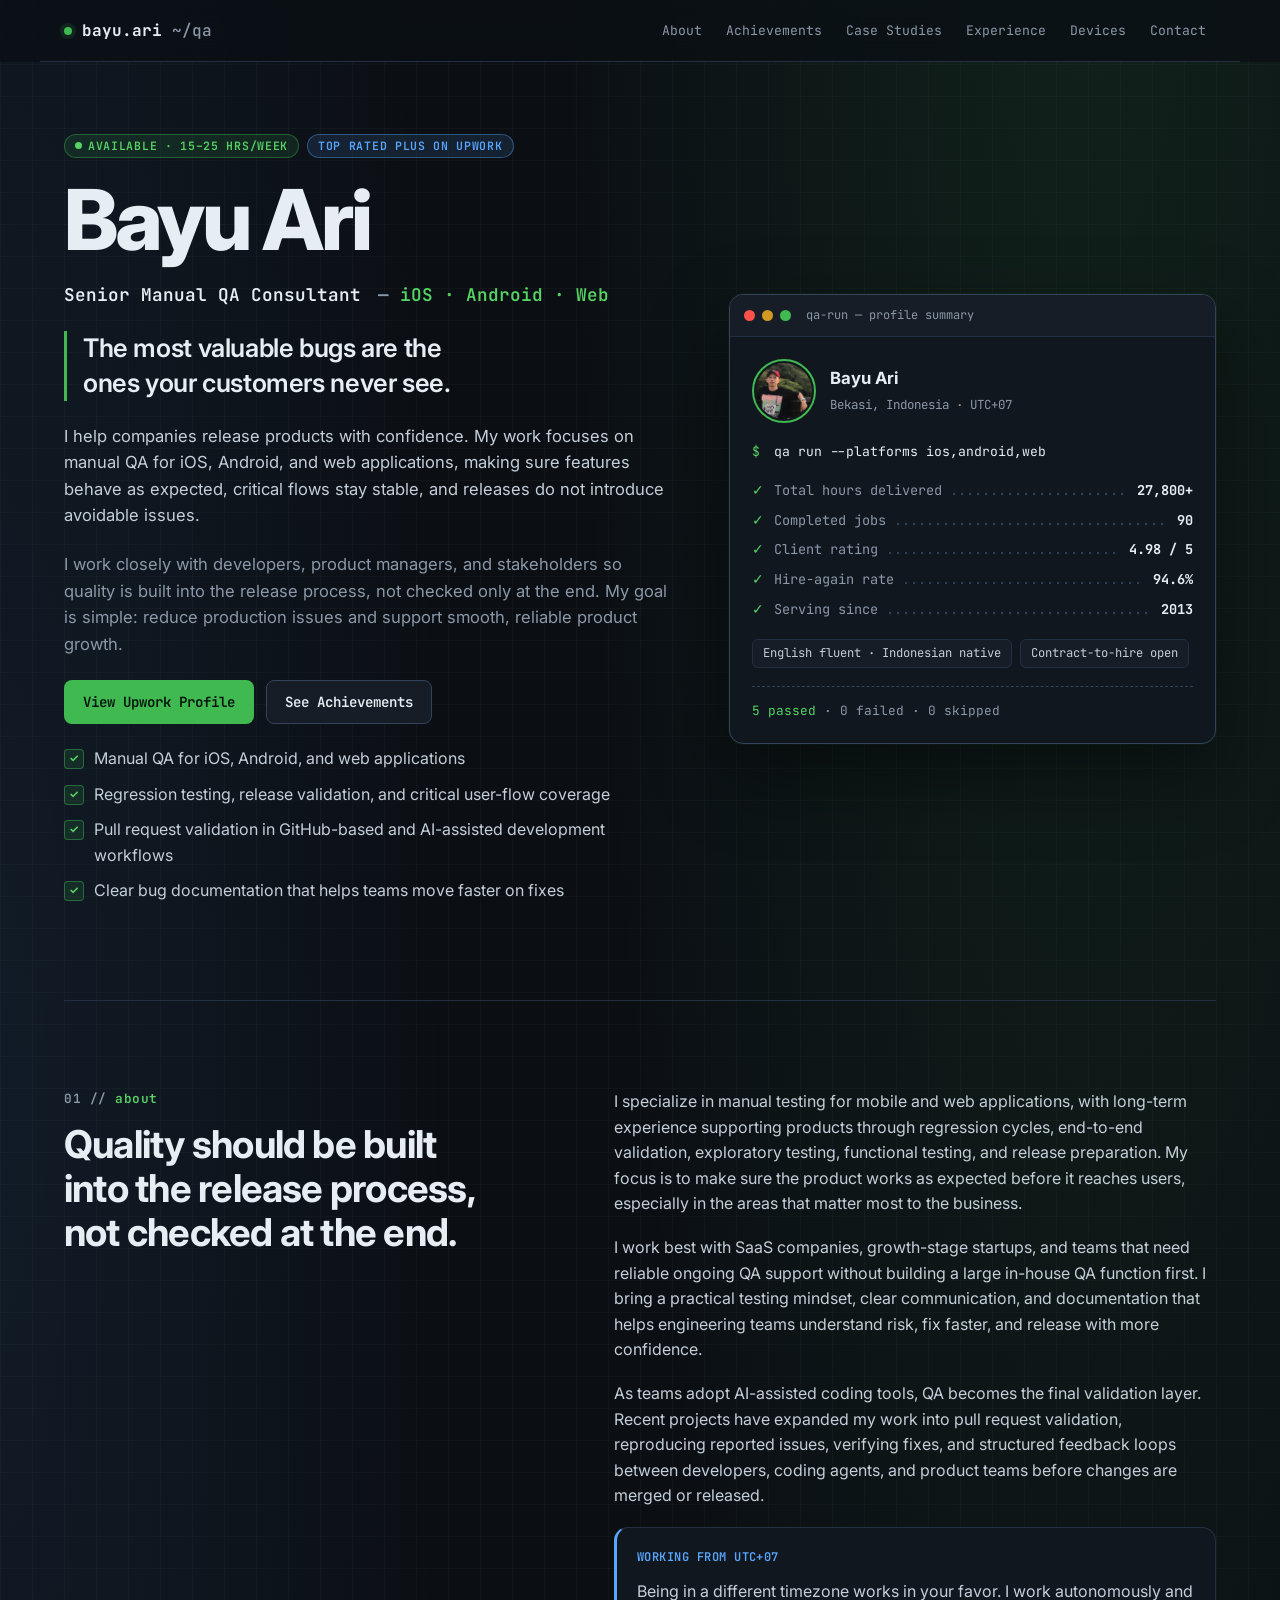
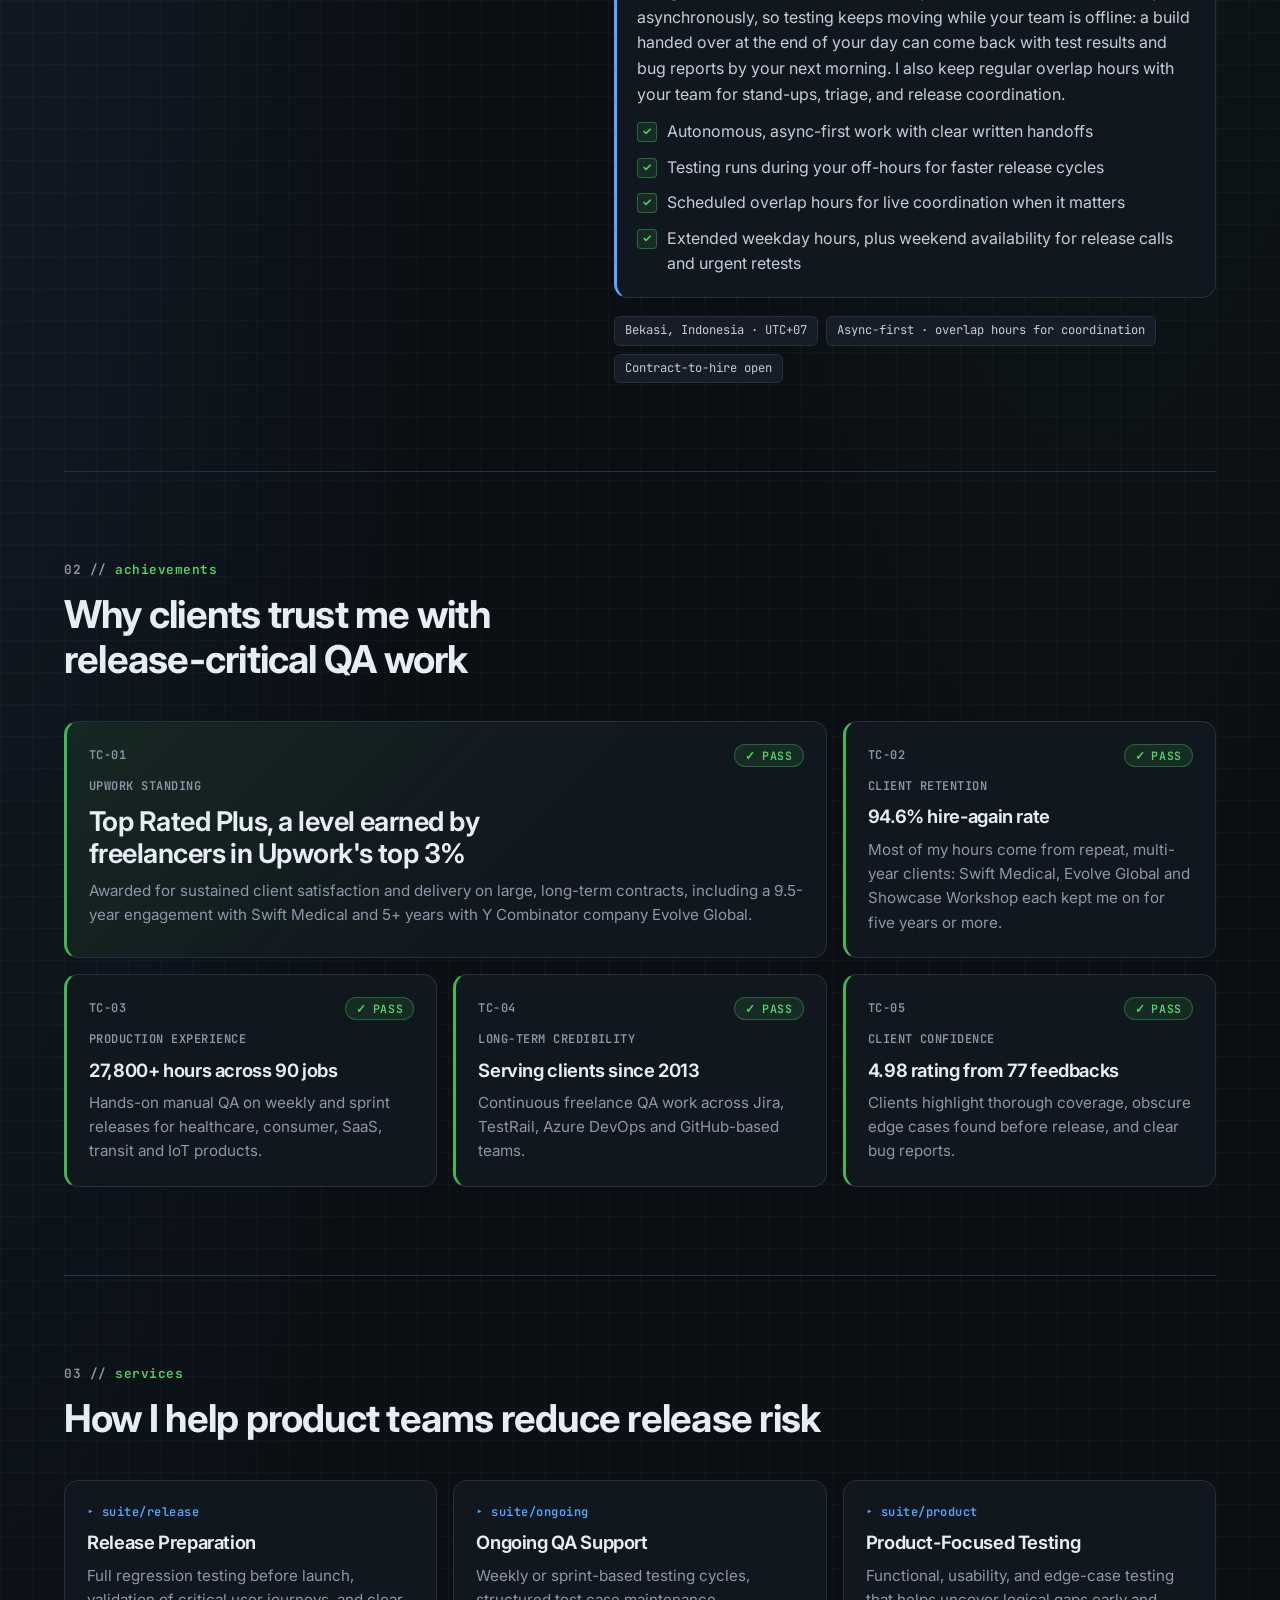
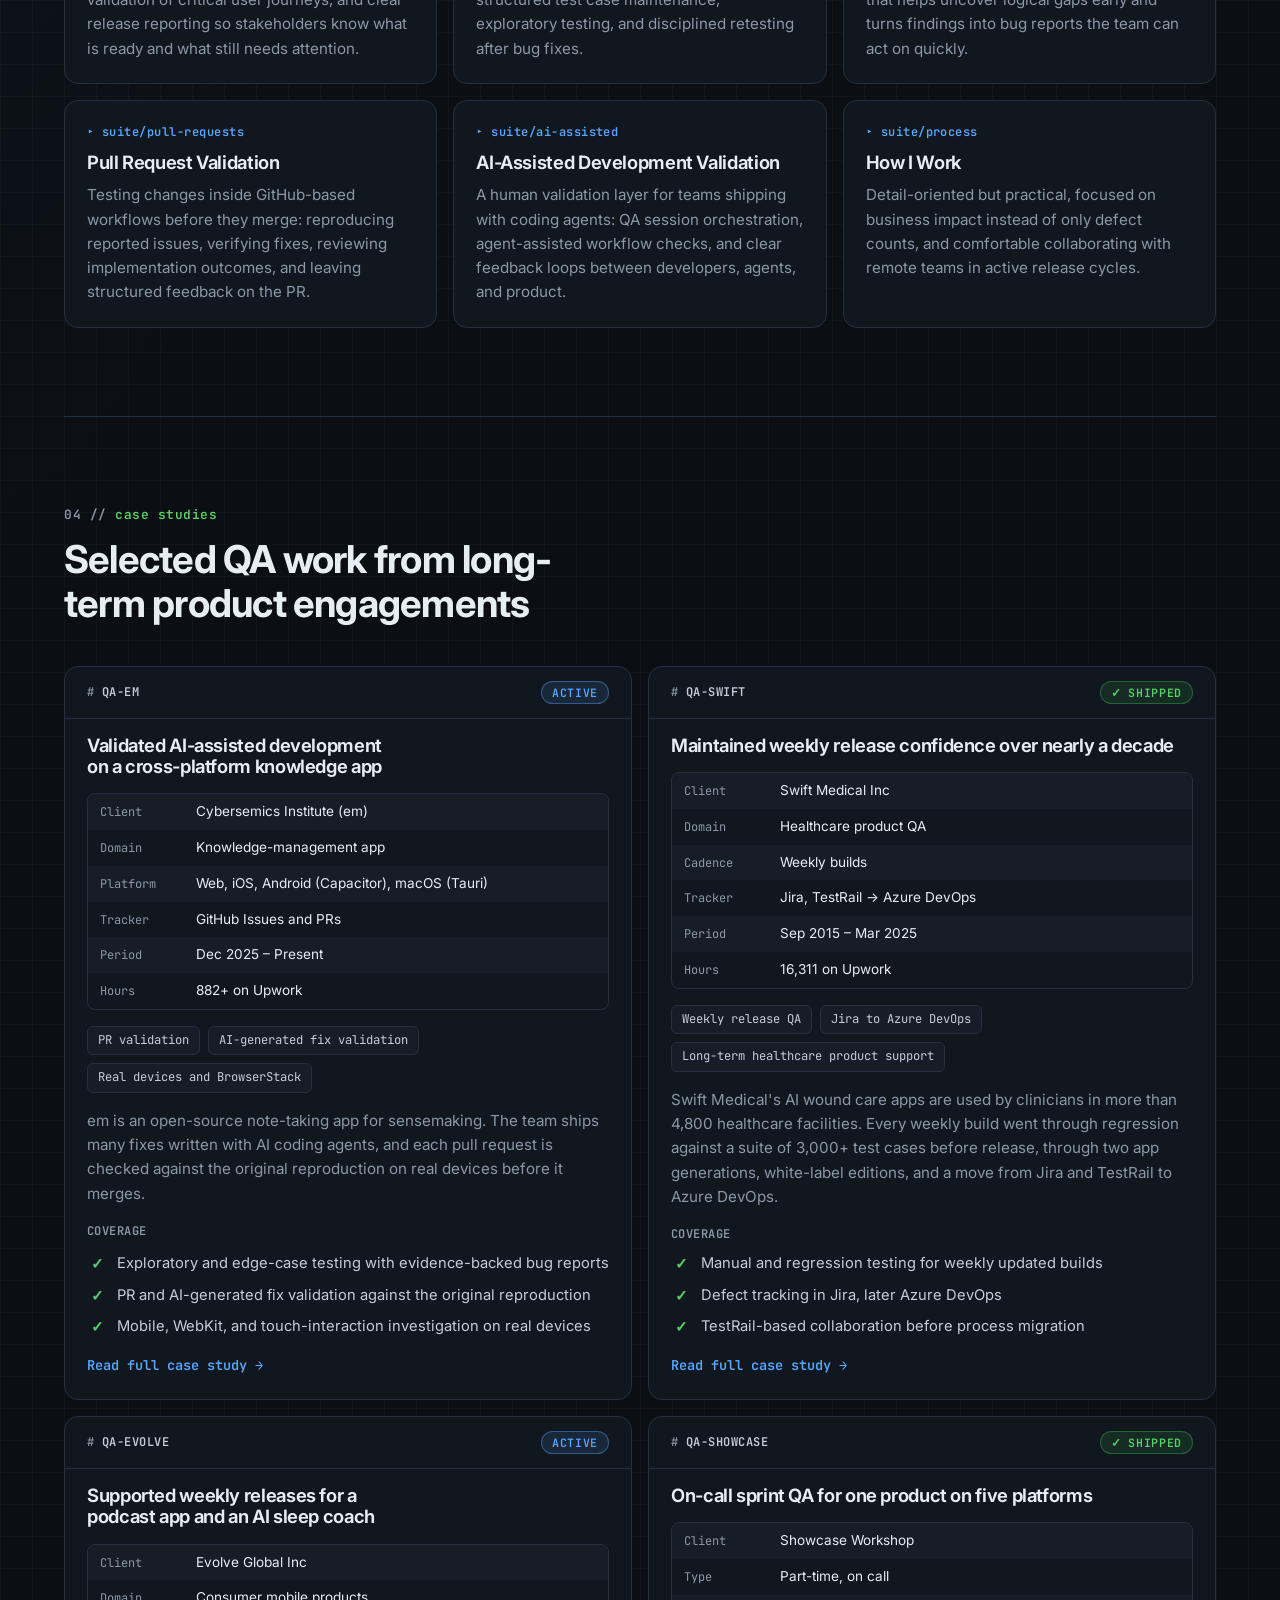
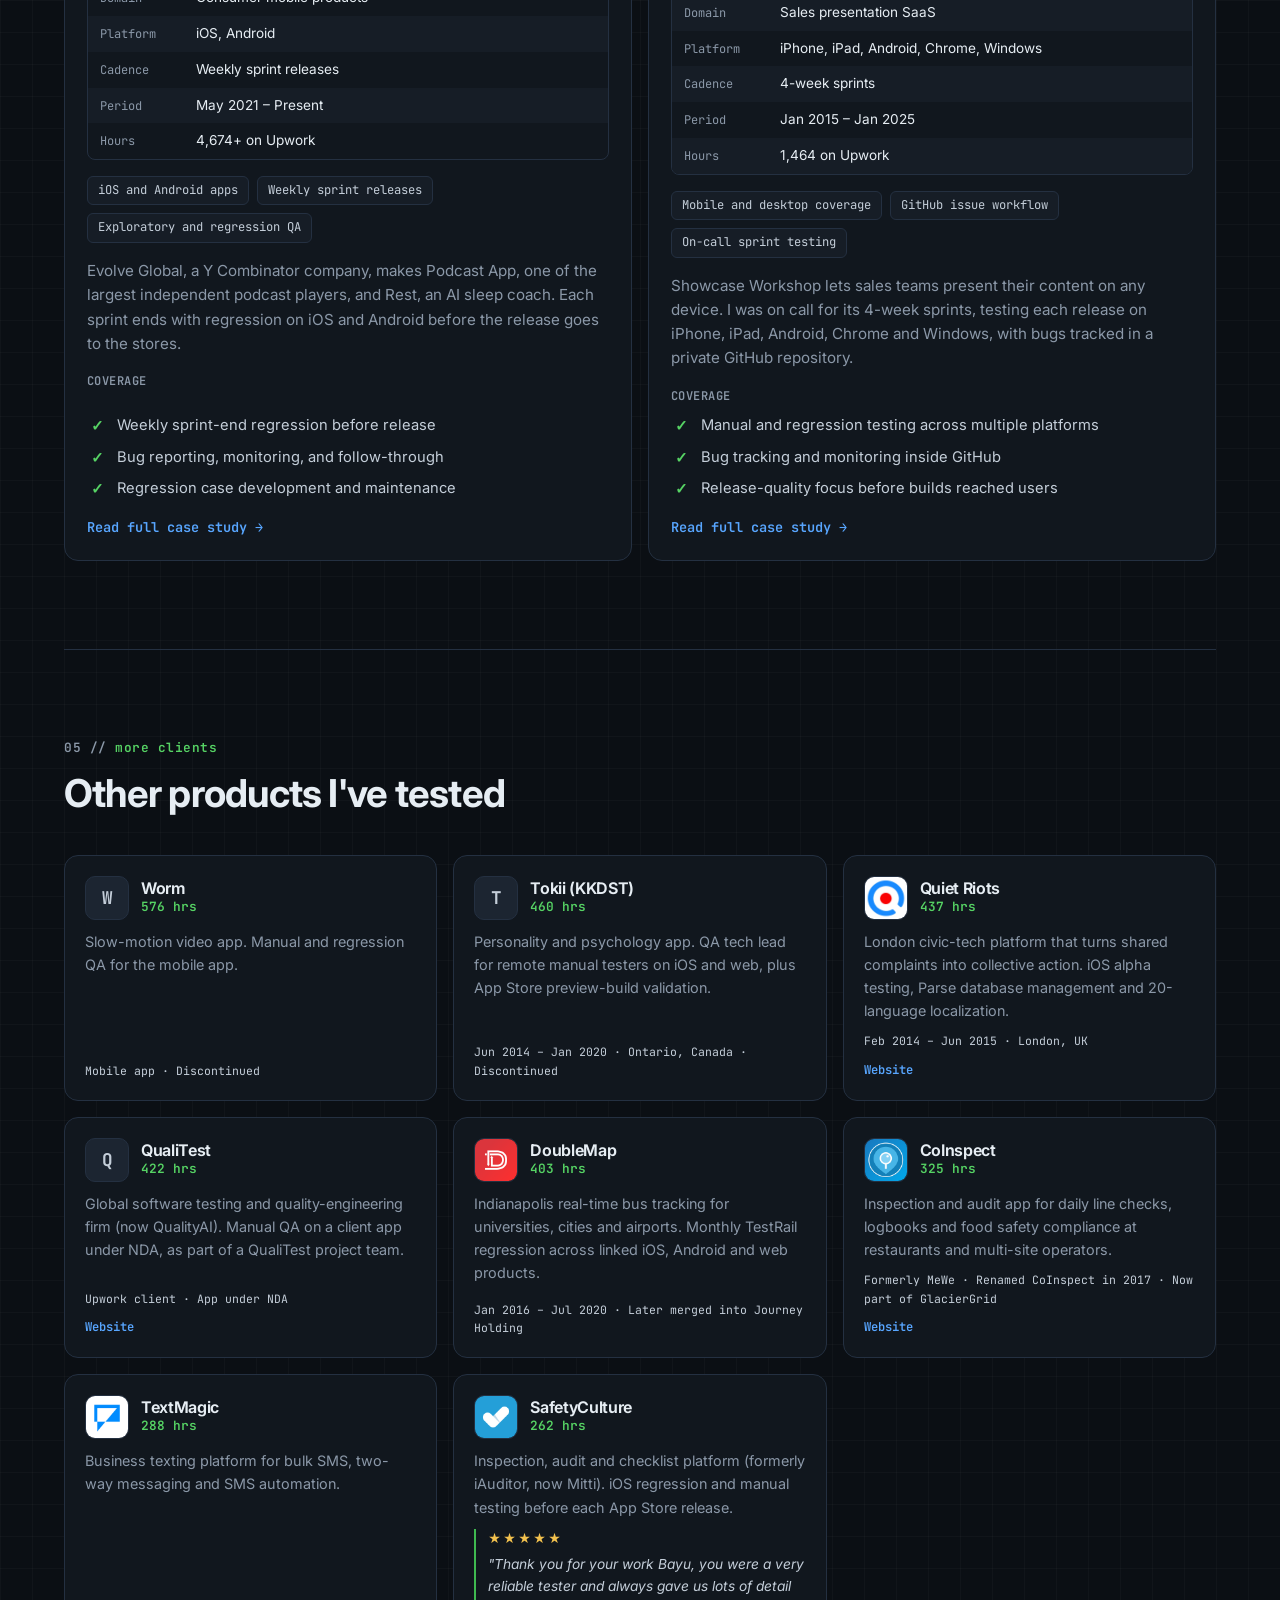
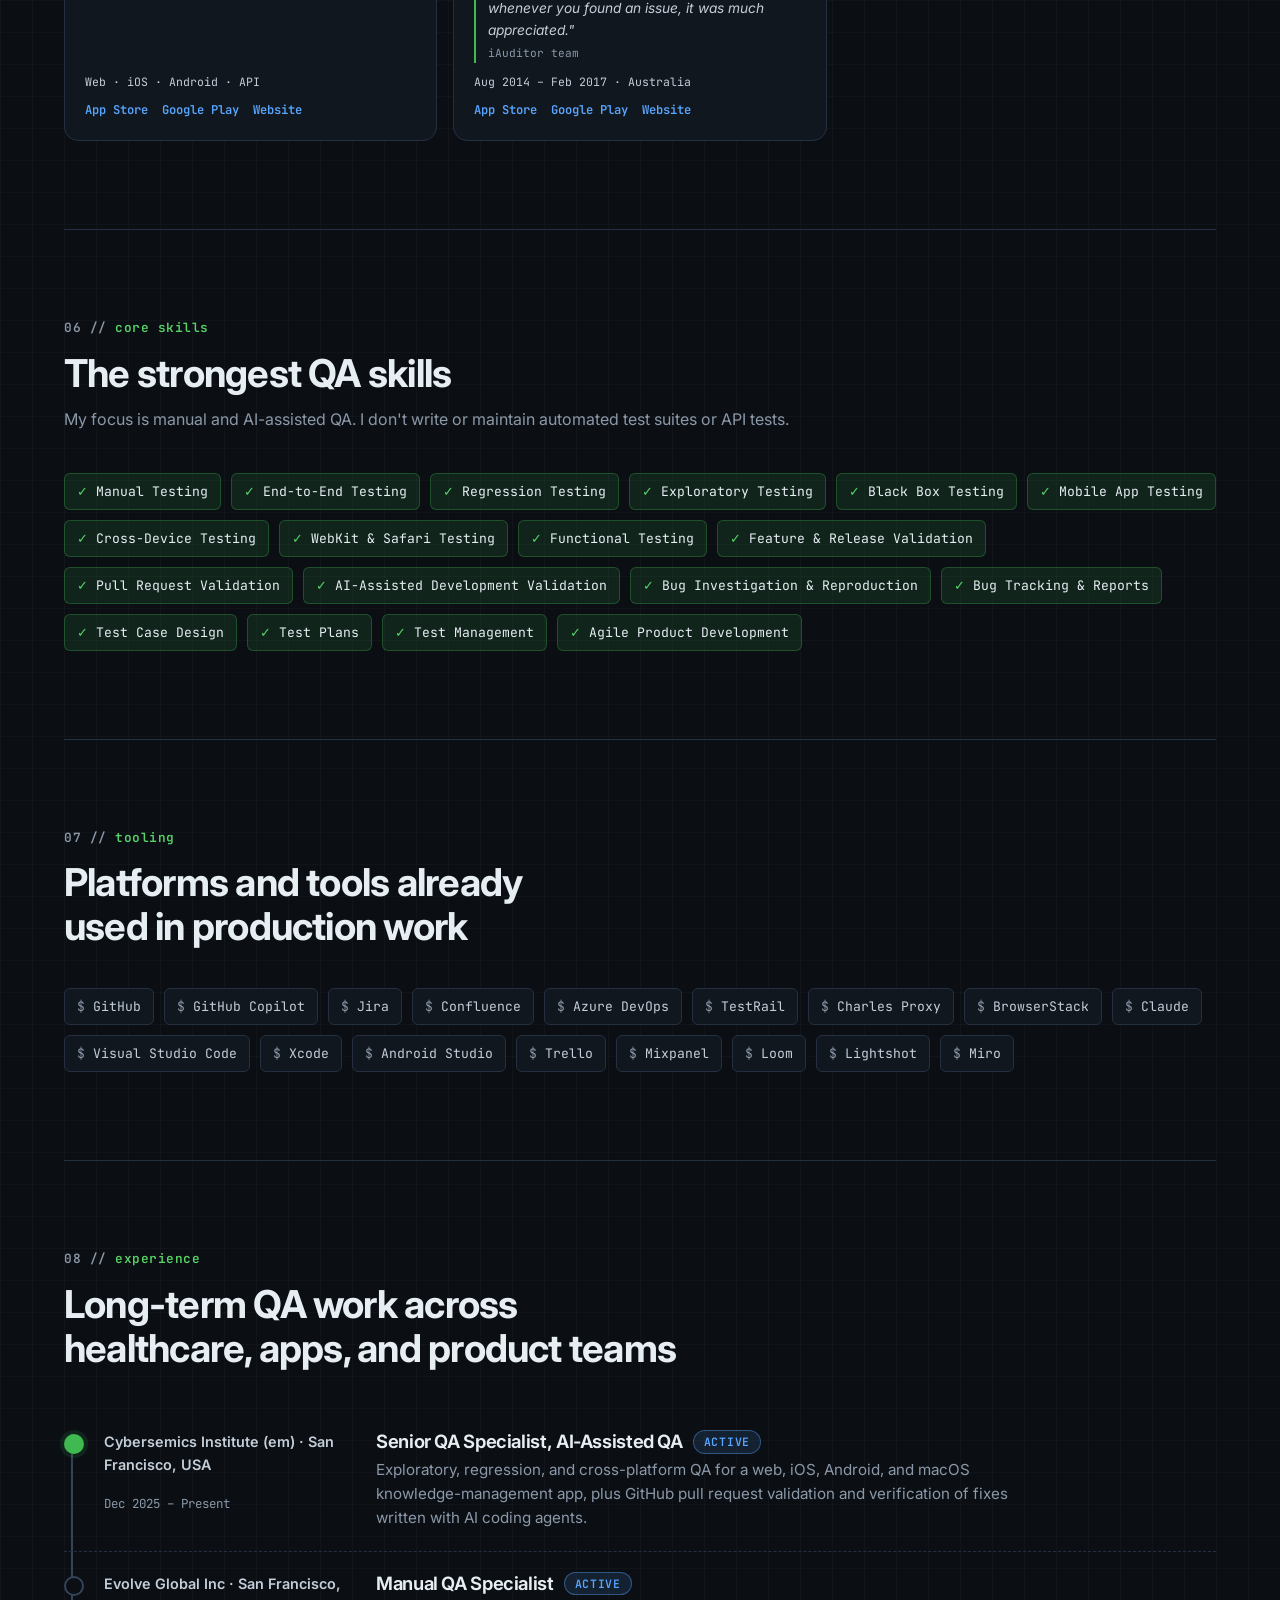
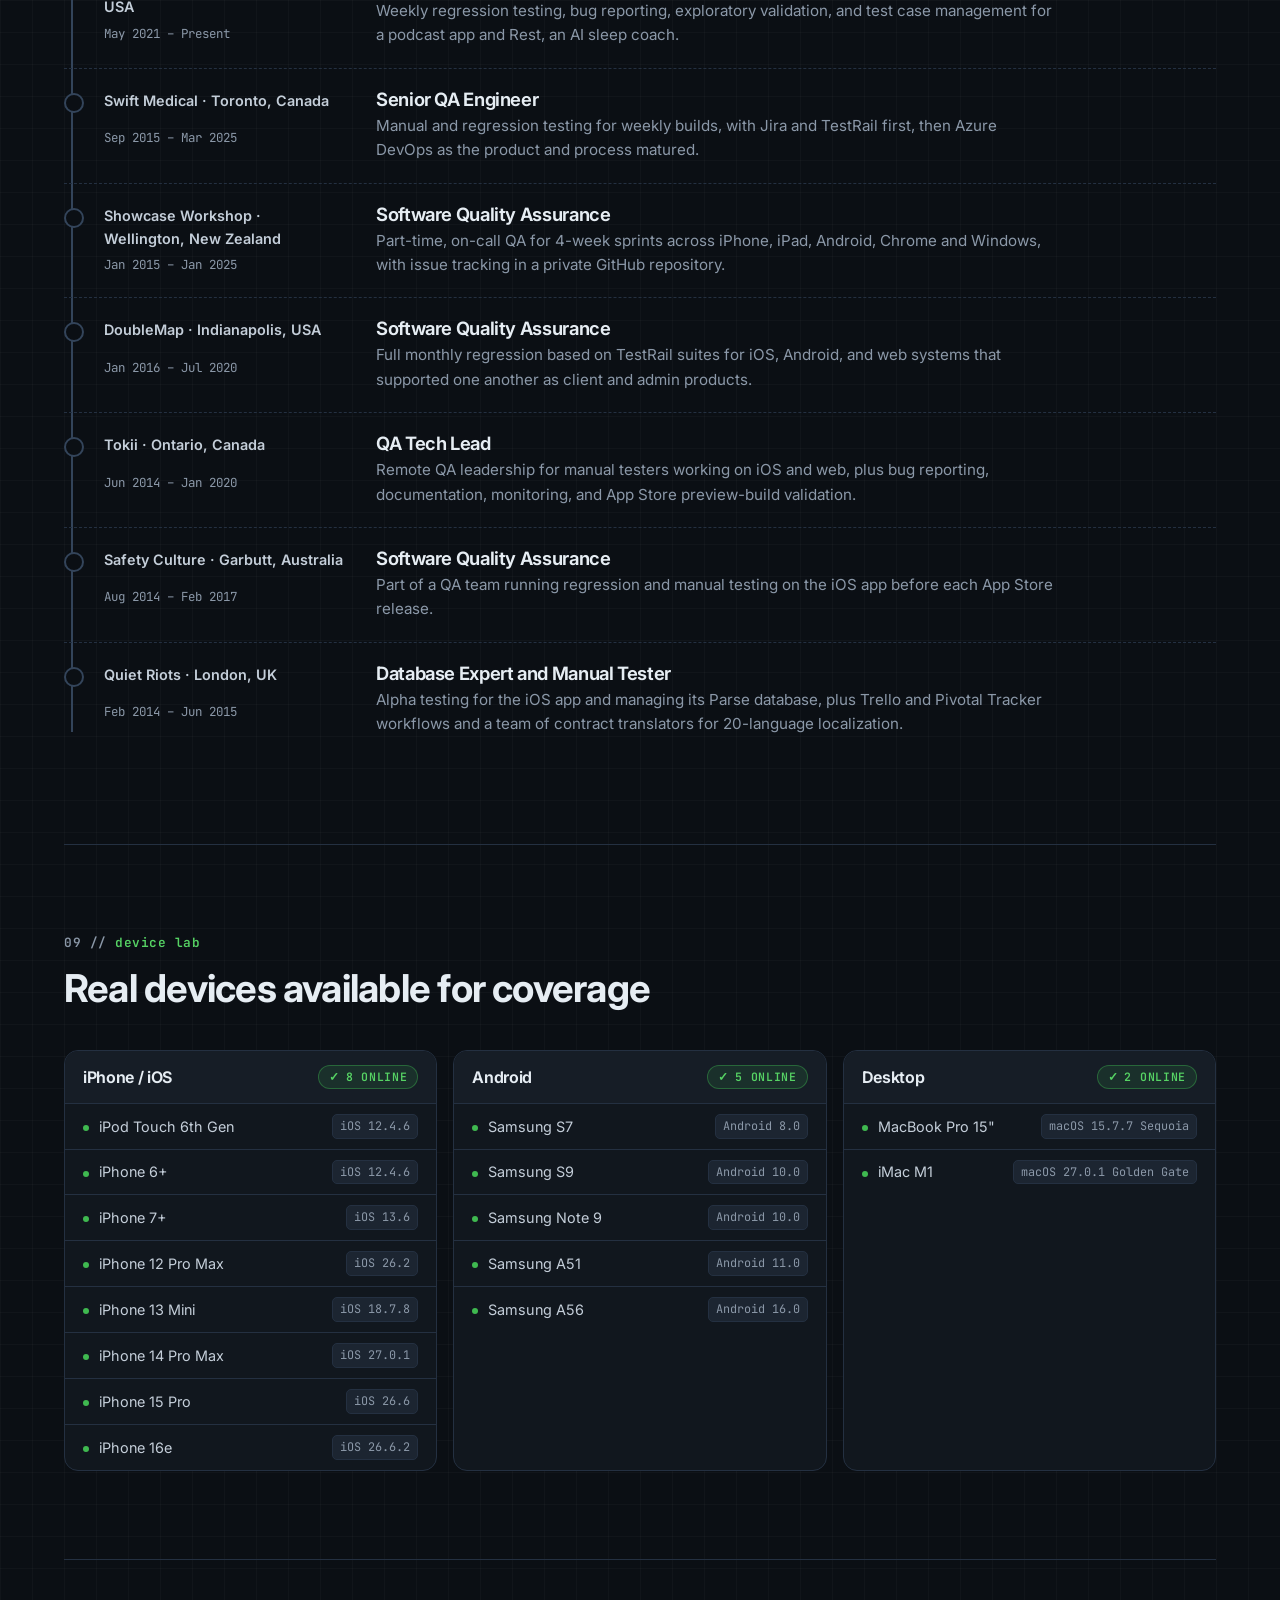
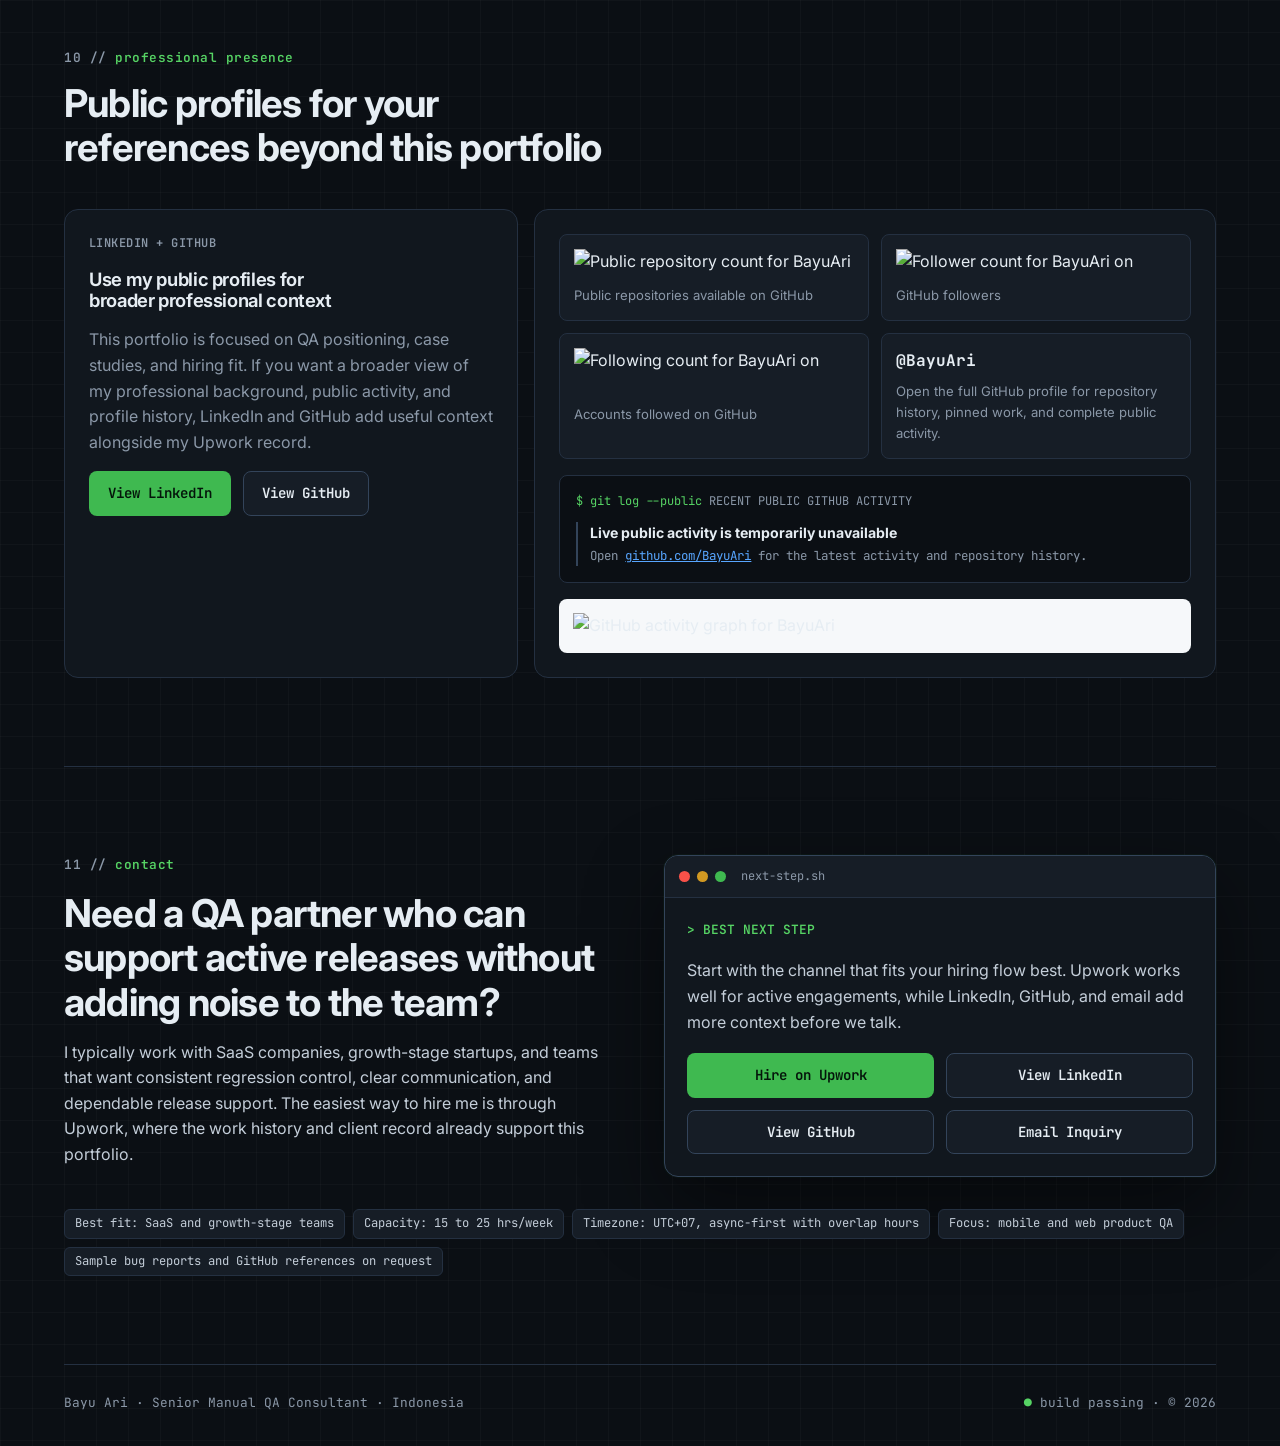
==== commit f25c829a: "Update CoInspect, DoubleMap and iAuditor client cards - GlacierGrid card now shows CoInspect, the ap" ====
--- a/index.html
+++ b/index.html
@@ -440,7 +440,7 @@
           </article>
           <article class="client-card">
             <div class="client-head">
-              <span class="client-icon client-mono" aria-hidden="true">D</span>
+              <img class="client-icon" src="assets/images/clients/doublemap.png" alt="DoubleMap Bus Tracker app icon" width="44" height="44" loading="lazy">
               <div>
                 <h3>DoubleMap</h3>
                 <p class="client-hours">403 hrs</p>
@@ -451,17 +451,15 @@
           </article>
           <article class="client-card">
             <div class="client-head">
-              <img class="client-icon" src="assets/images/clients/glaciergrid.jpg" alt="GlacierGrid logo" width="44" height="44" loading="lazy">
+              <img class="client-icon" src="assets/images/clients/coinspect.png" alt="CoInspect app icon" width="44" height="44" loading="lazy">
               <div>
-                <h3>GlacierGrid</h3>
+                <h3>CoInspect</h3>
                 <p class="client-hours">325 hrs</p>
               </div>
             </div>
-            <p>IoT and AI monitoring for HVAC and refrigeration at multi-site operators like grocery and foodservice.</p>
-            <p class="client-meta">iOS · Android · Web</p>
+            <p>Inspection and audit app for daily line checks, logbooks and food safety compliance at restaurants and multi-site operators.</p>
+            <p class="client-meta">Formerly MeWe · Renamed CoInspect in 2017 · Now part of GlacierGrid</p>
               <div class="client-links">
-                <a href="https://apps.apple.com/us/app/id1491822471" target="_blank" rel="noreferrer">App Store</a>
-                <a href="https://play.google.com/store/apps/details?id=com.therma.app" target="_blank" rel="noreferrer">Google Play</a>
                 <a href="https://www.glaciergrid.com" target="_blank" rel="noreferrer">Website</a>
               </div>
           </article>
@@ -483,7 +481,7 @@
           </article>
           <article class="client-card">
             <div class="client-head">
-              <img class="client-icon" src="assets/images/clients/safetyculture.jpg" alt="SafetyCulture logo" width="44" height="44" loading="lazy">
+              <img class="client-icon" src="assets/images/clients/iauditor.jpg" alt="iAuditor app icon" width="44" height="44" loading="lazy">
               <div>
                 <h3>SafetyCulture</h3>
                 <p class="client-hours">262 hrs</p>
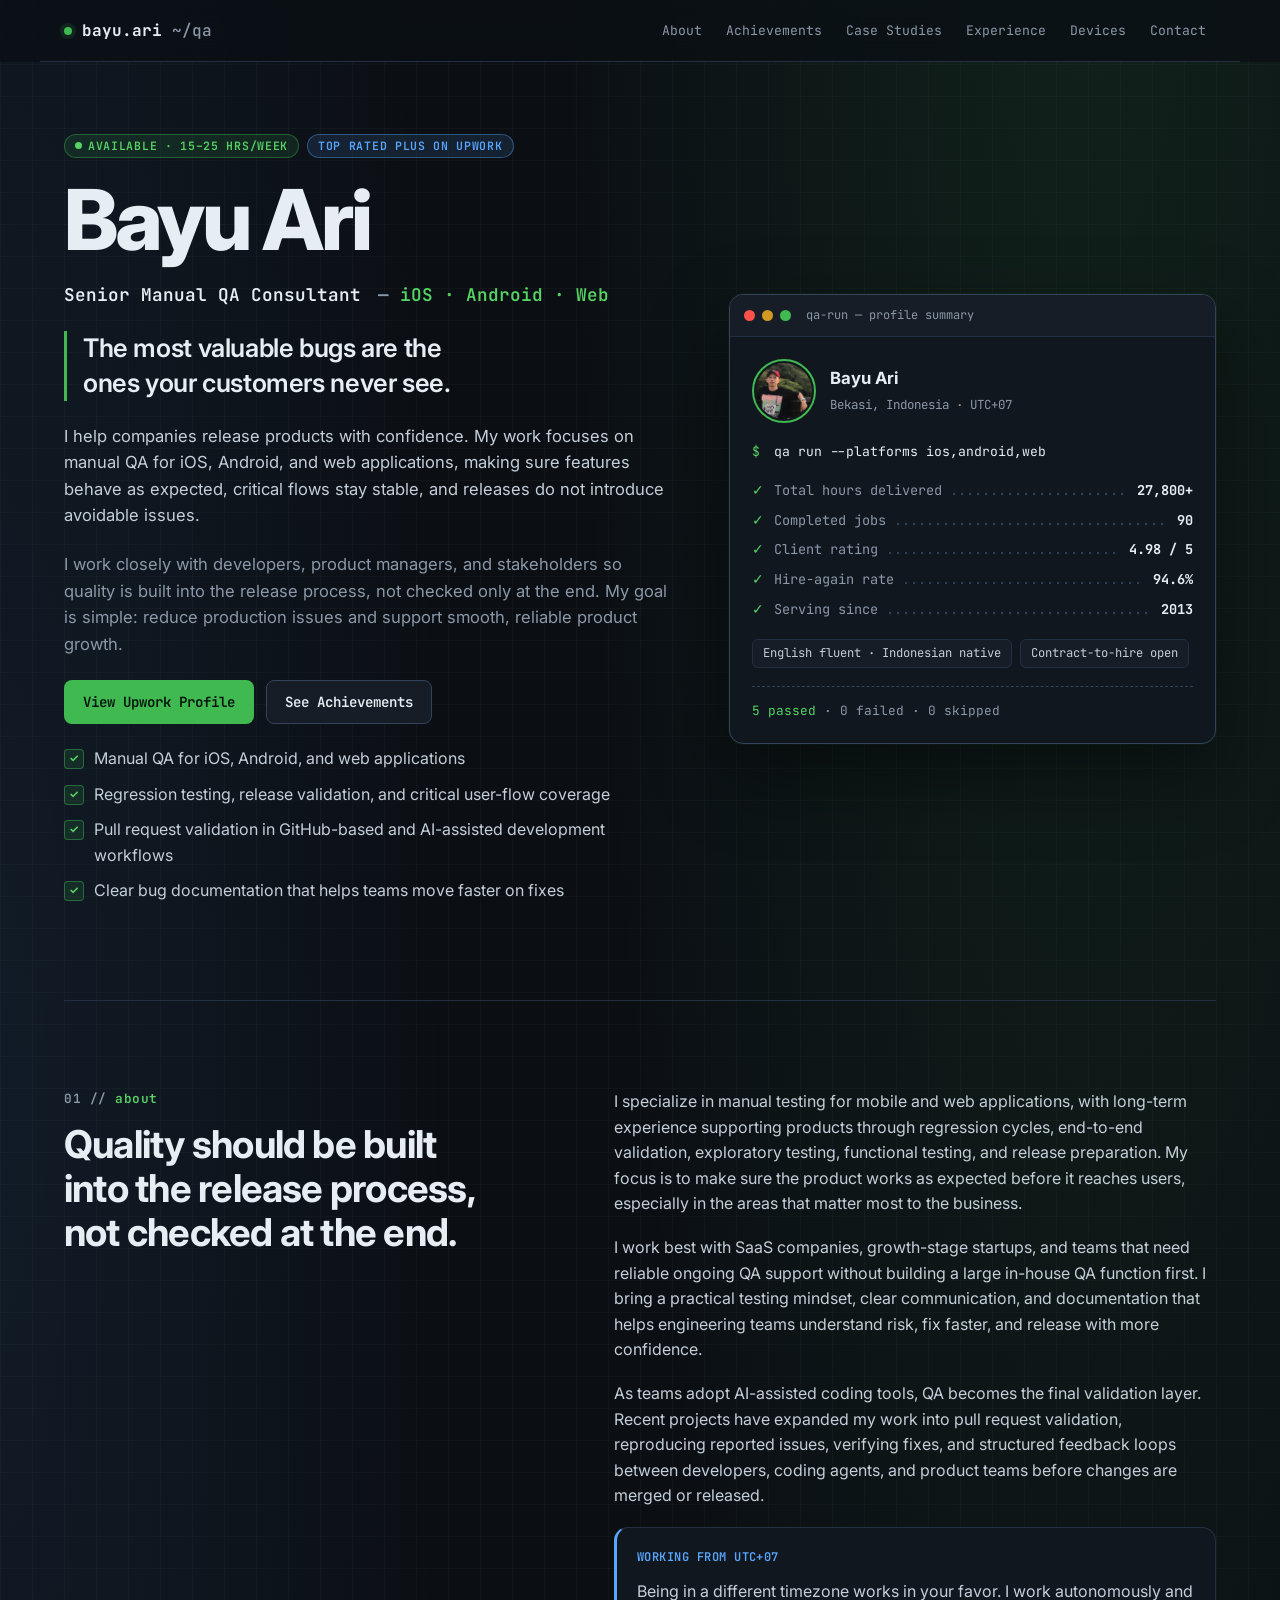
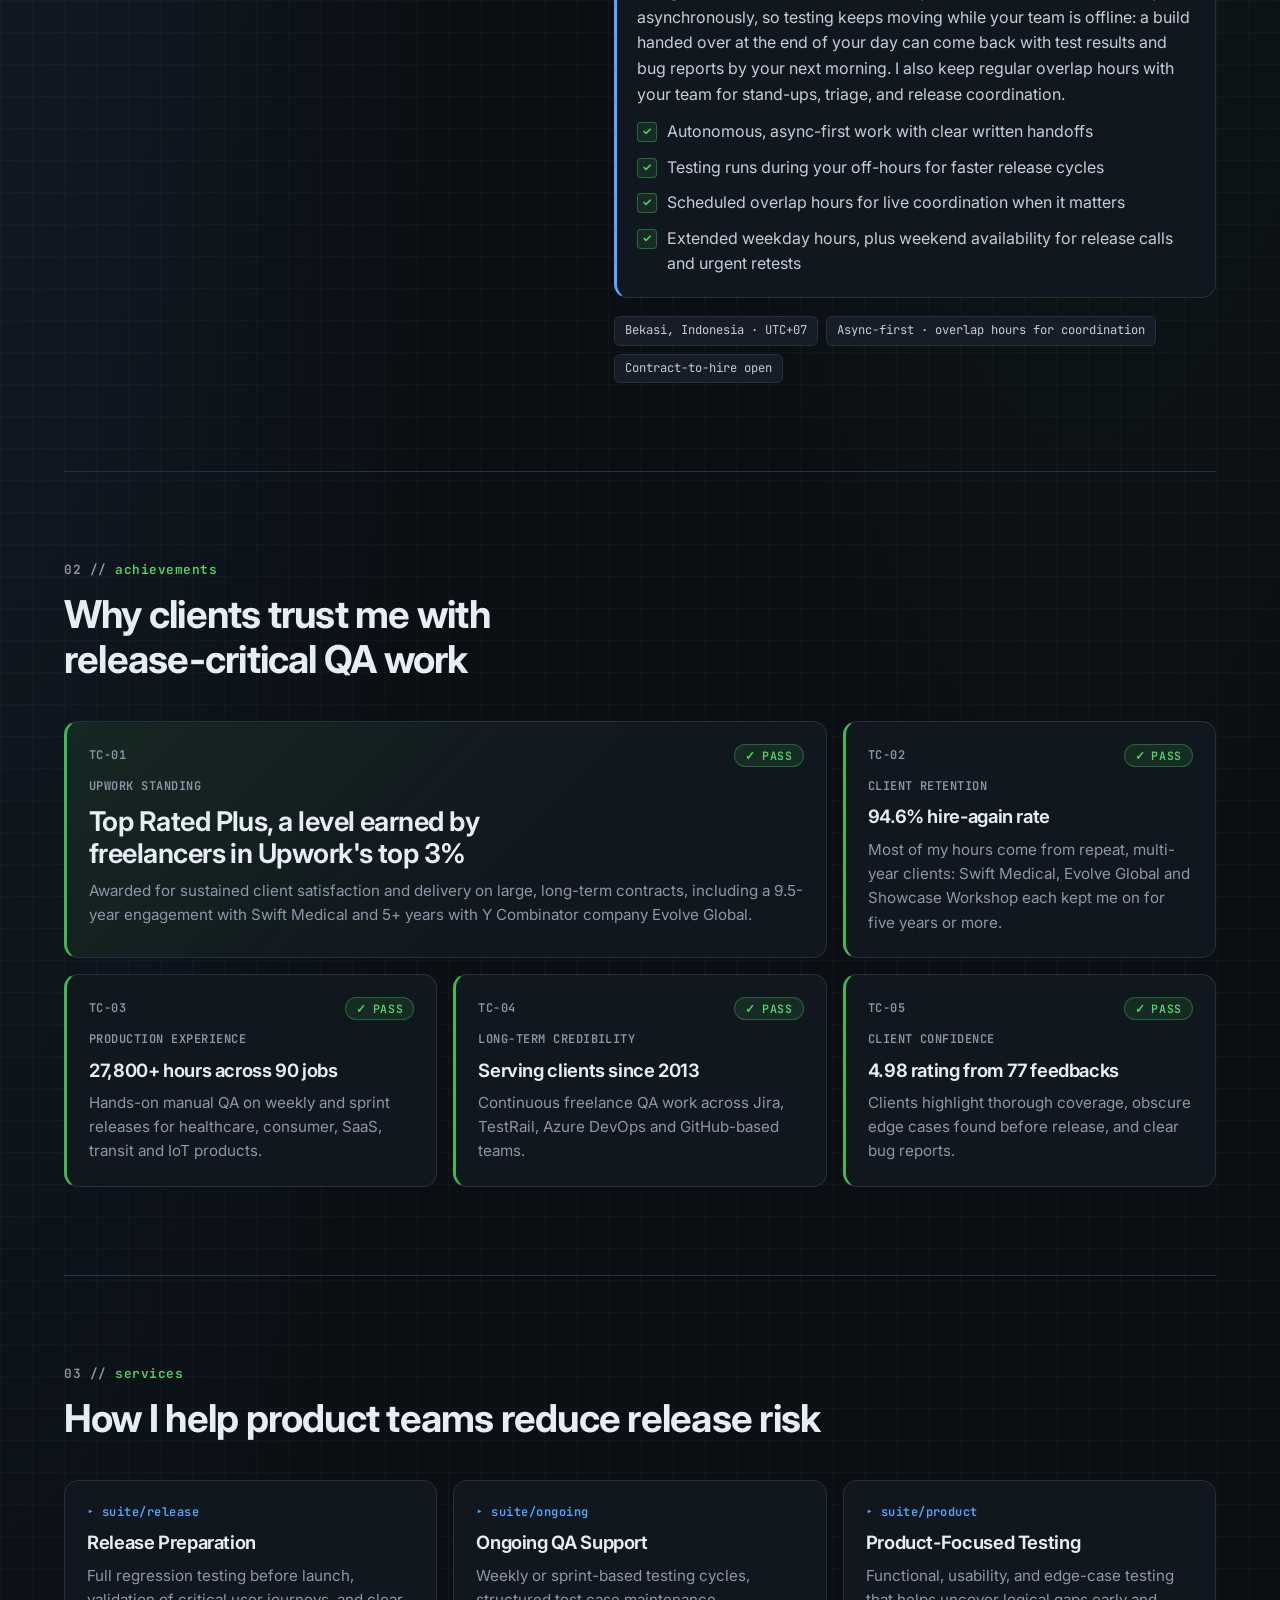
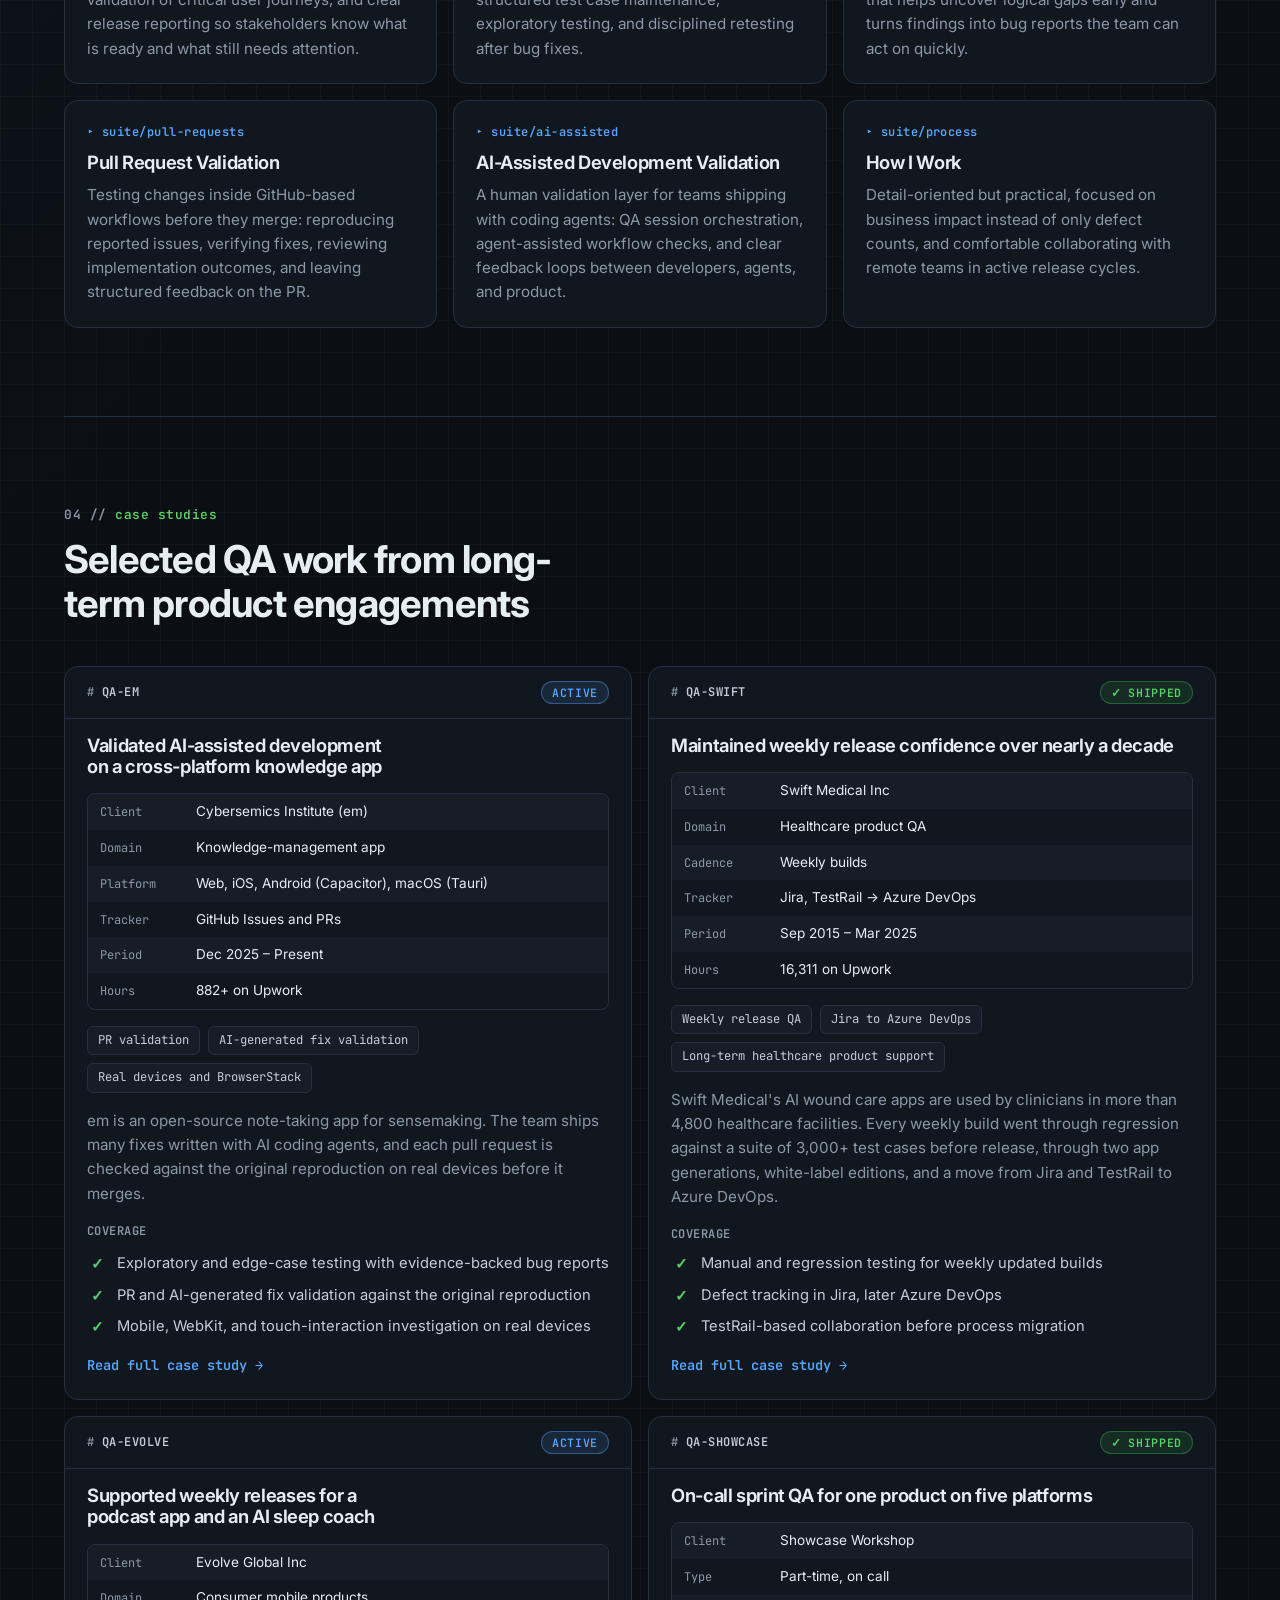
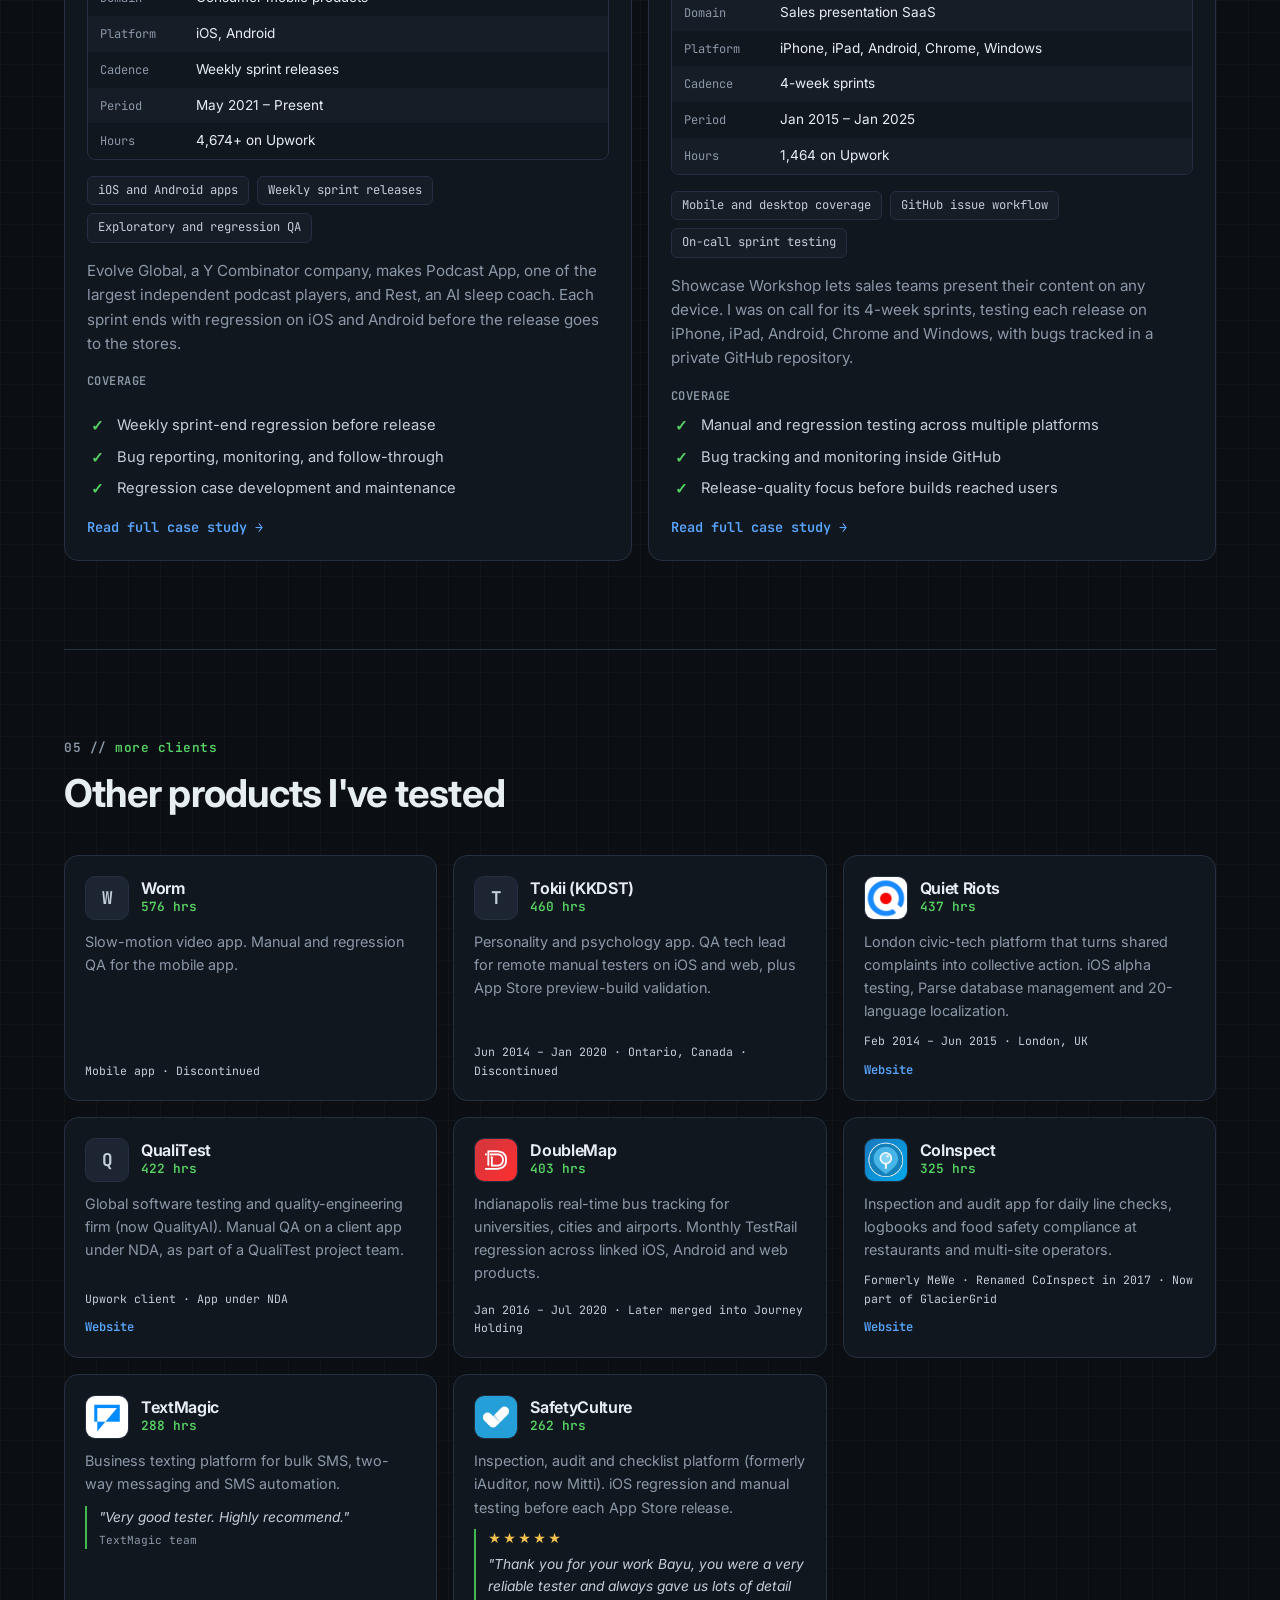
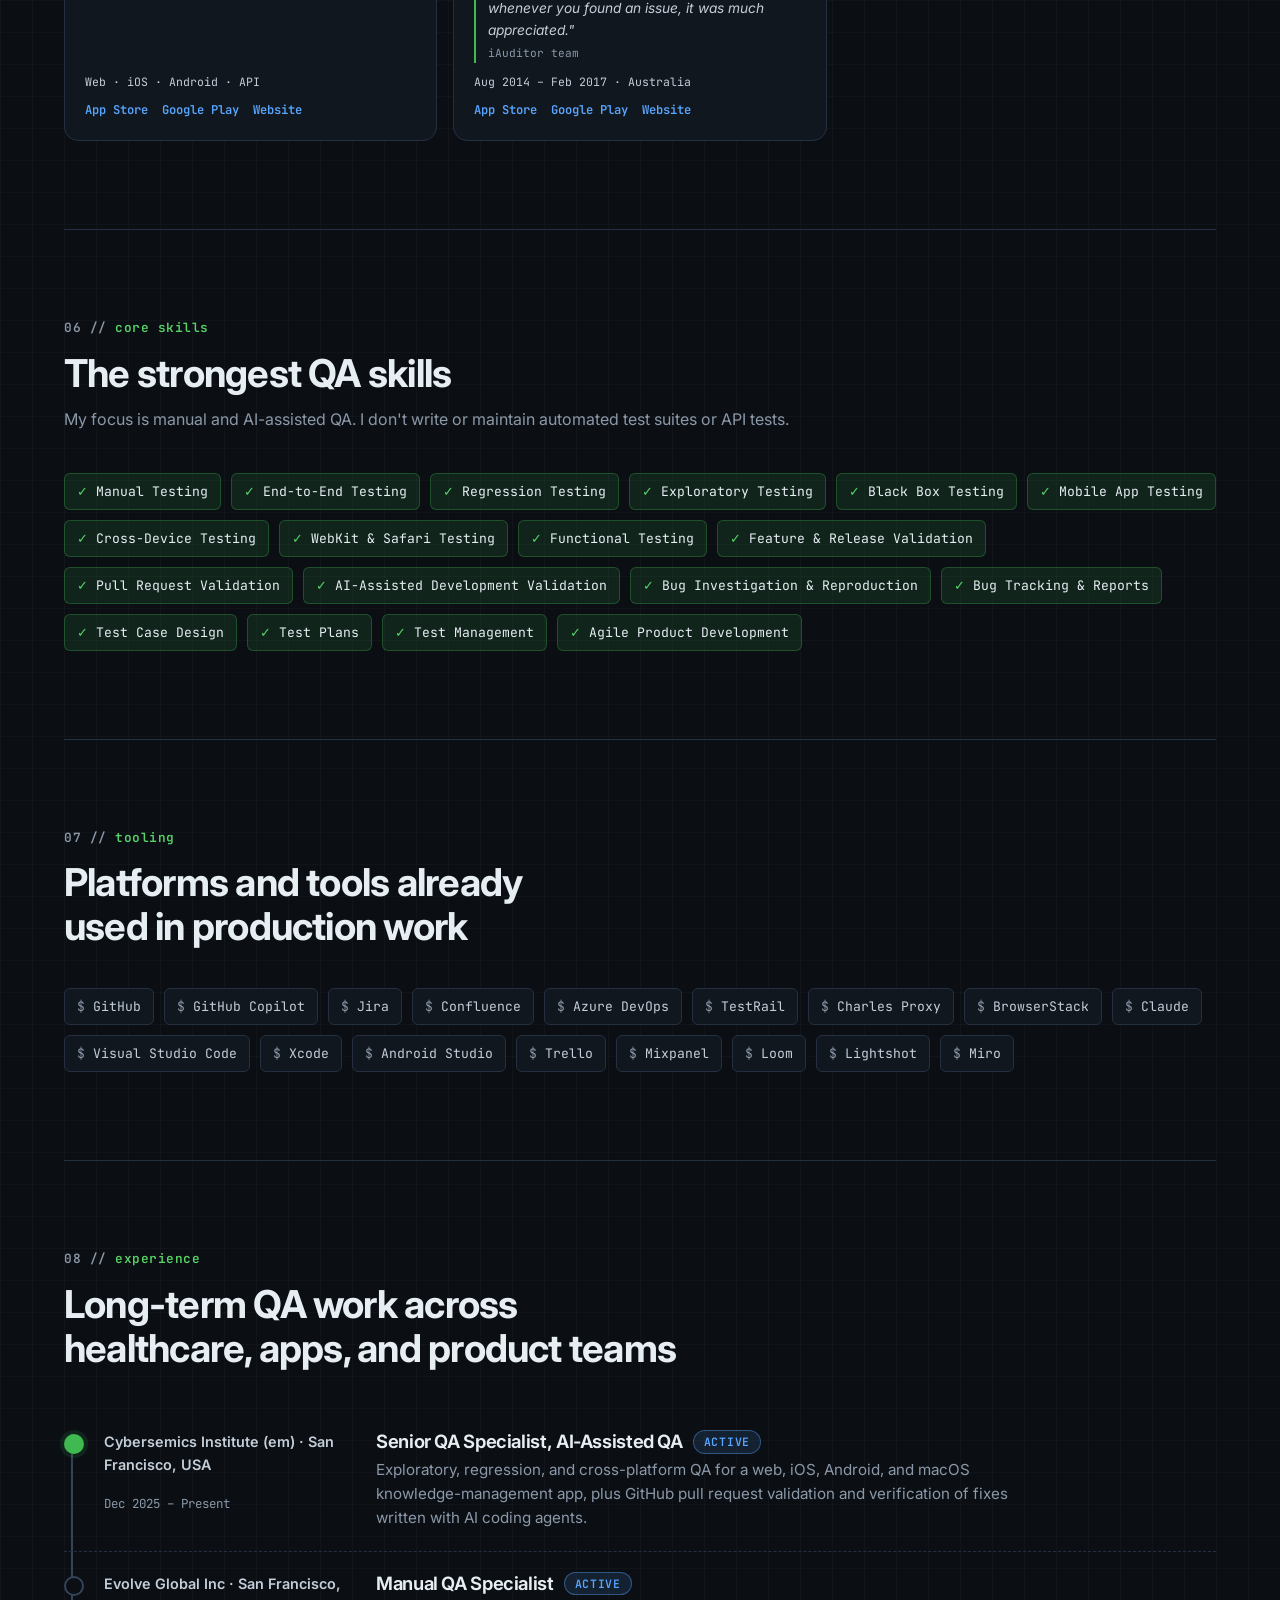
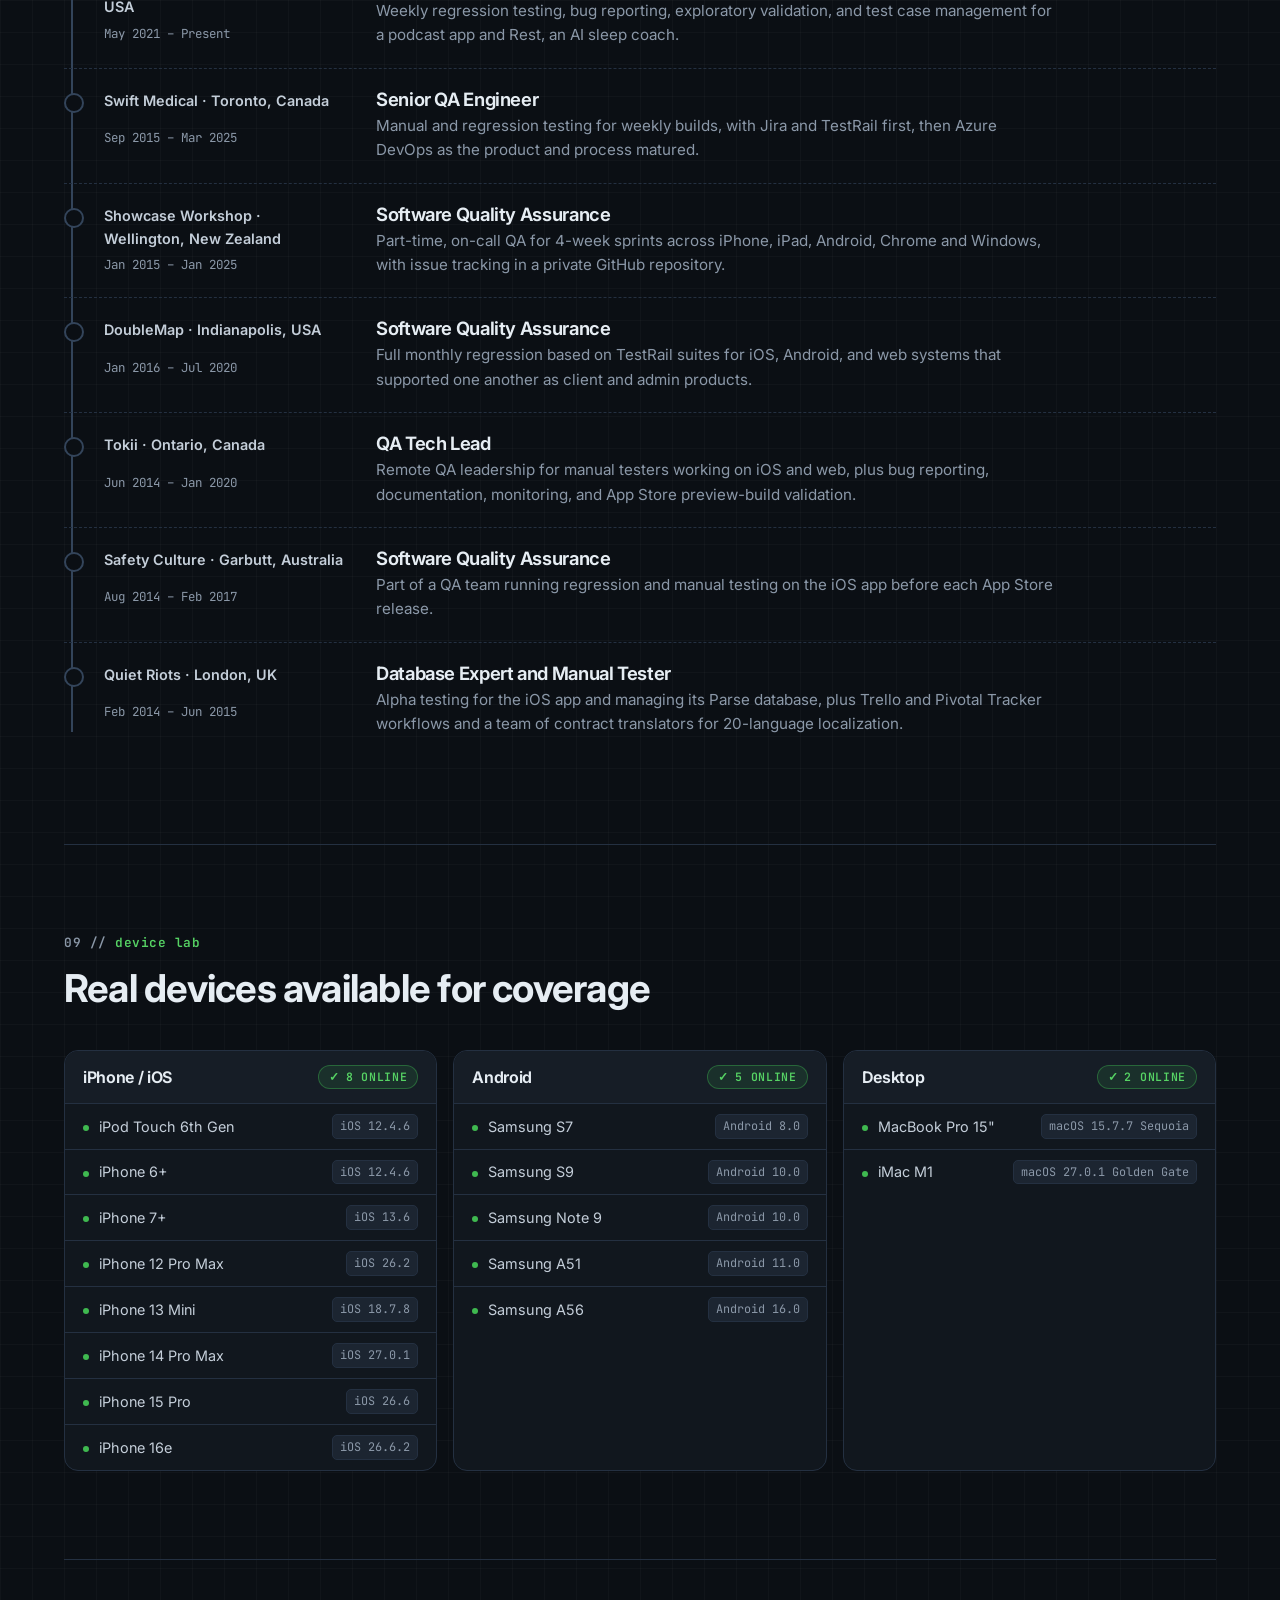
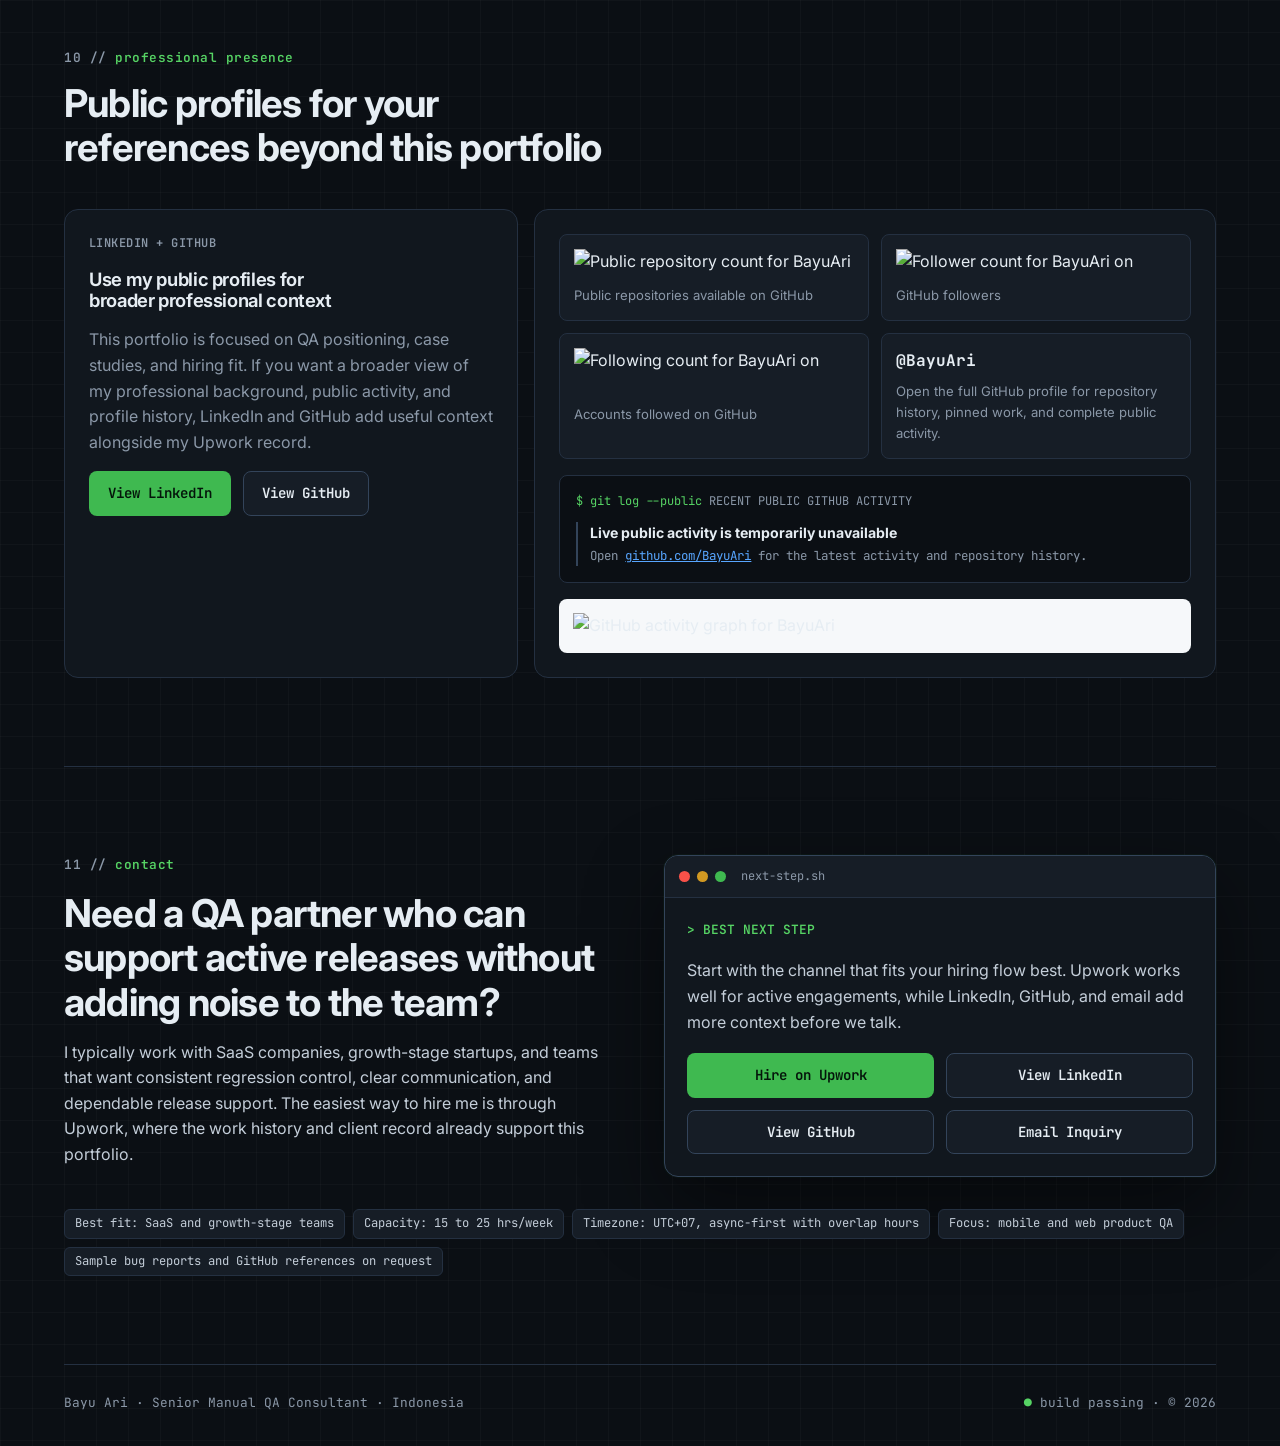
==== commit 4713c3e4: "Add TextMagic testimonial to client card Co-Authored-By: Claude Opus 5.5 <noreply@anthropic.com>" ====
--- a/index.html
+++ b/index.html
@@ -472,6 +472,10 @@
               </div>
             </div>
             <p>Business texting platform for bulk SMS, two-way messaging and SMS automation.</p>
+            <figure class="client-quote">
+              <blockquote>"Very good tester. Highly recommend."</blockquote>
+              <figcaption>TextMagic team</figcaption>
+            </figure>
             <p class="client-meta">Web · iOS · Android · API</p>
               <div class="client-links">
                 <a href="https://apps.apple.com/us/app/id1107866161" target="_blank" rel="noreferrer">App Store</a>
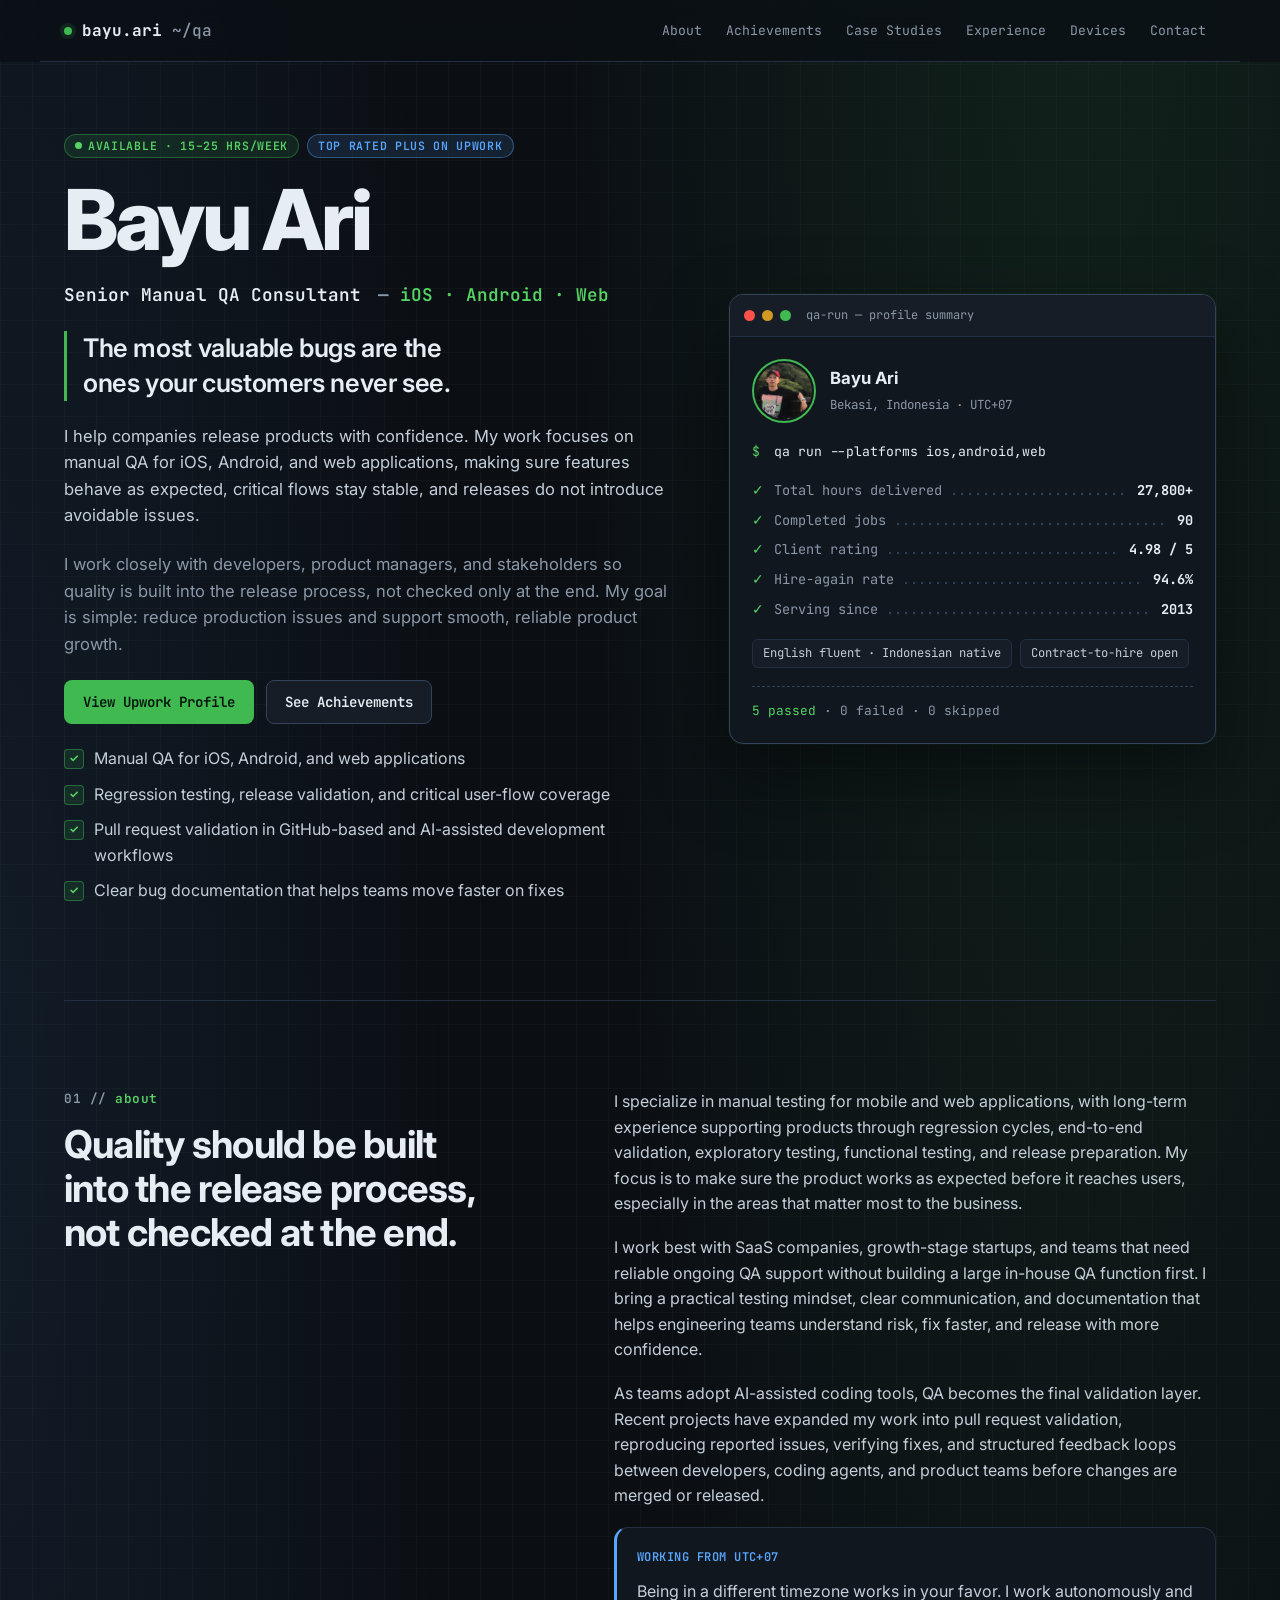
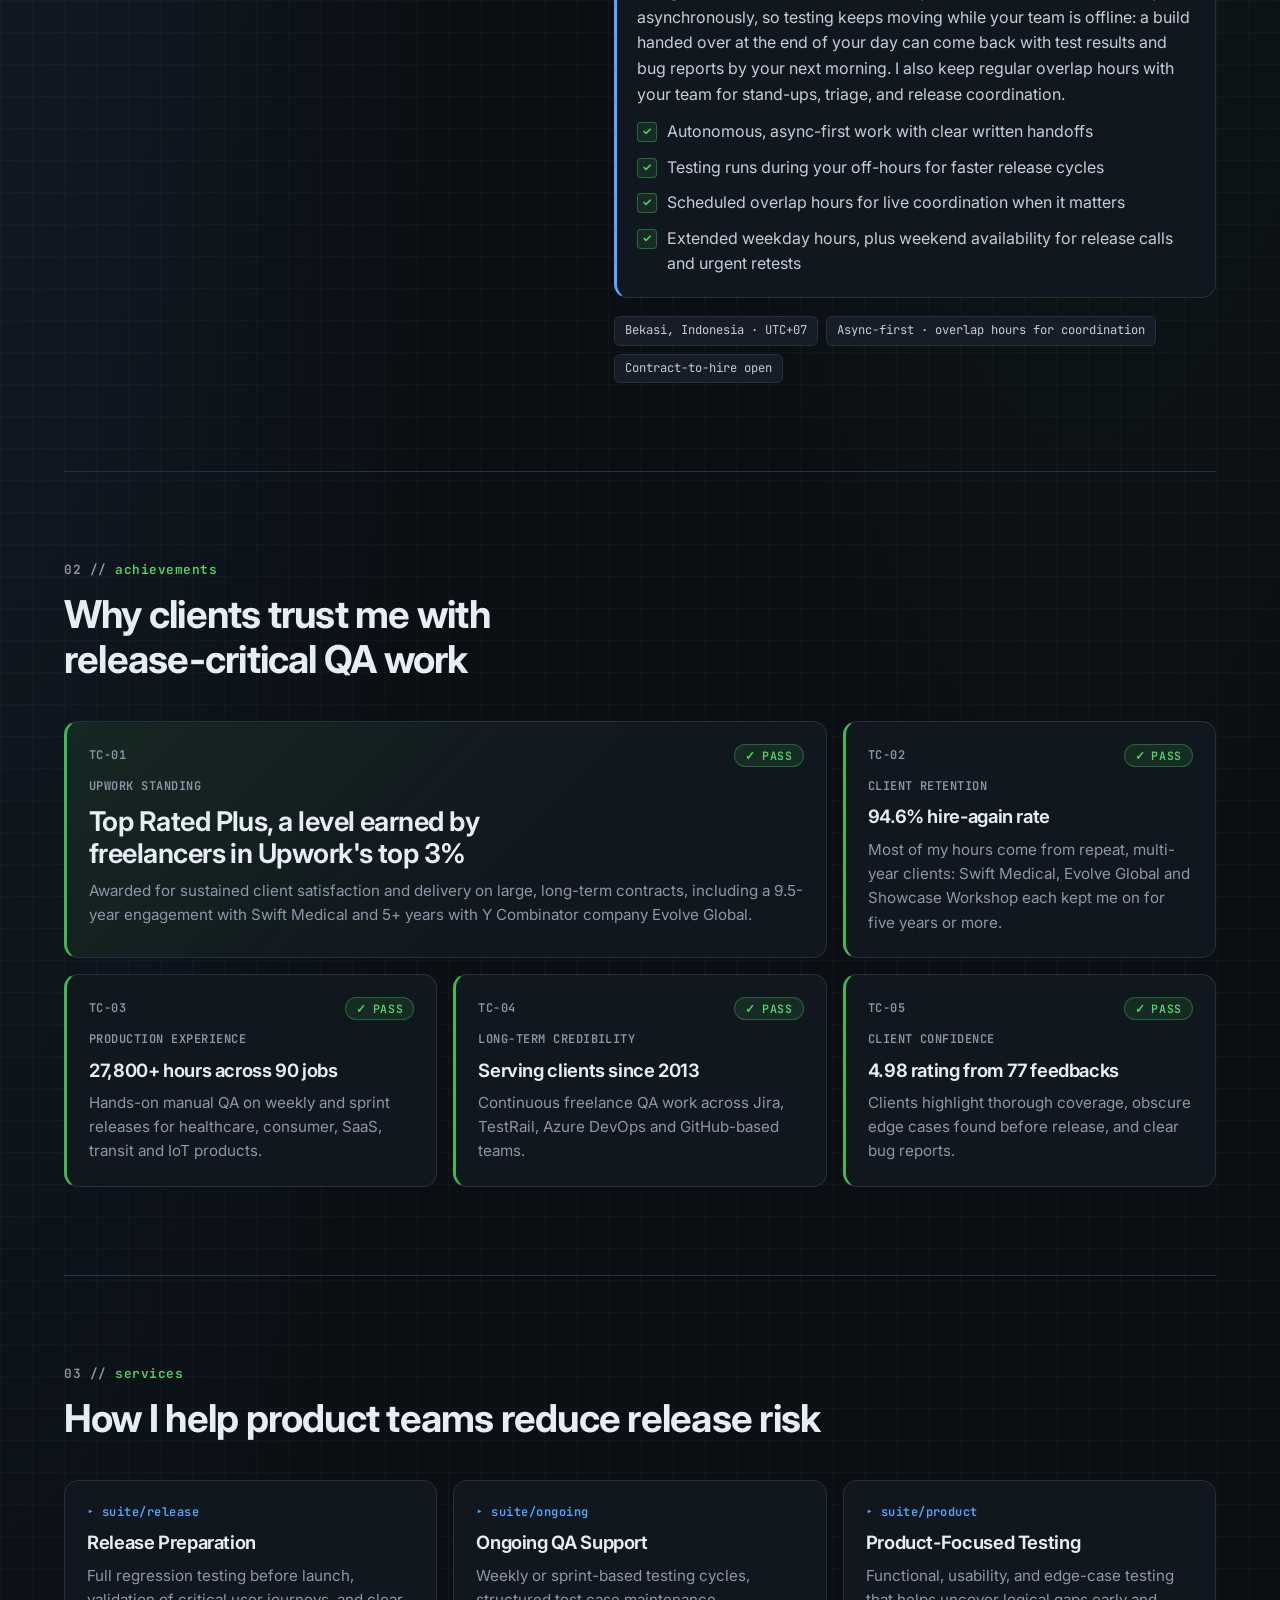
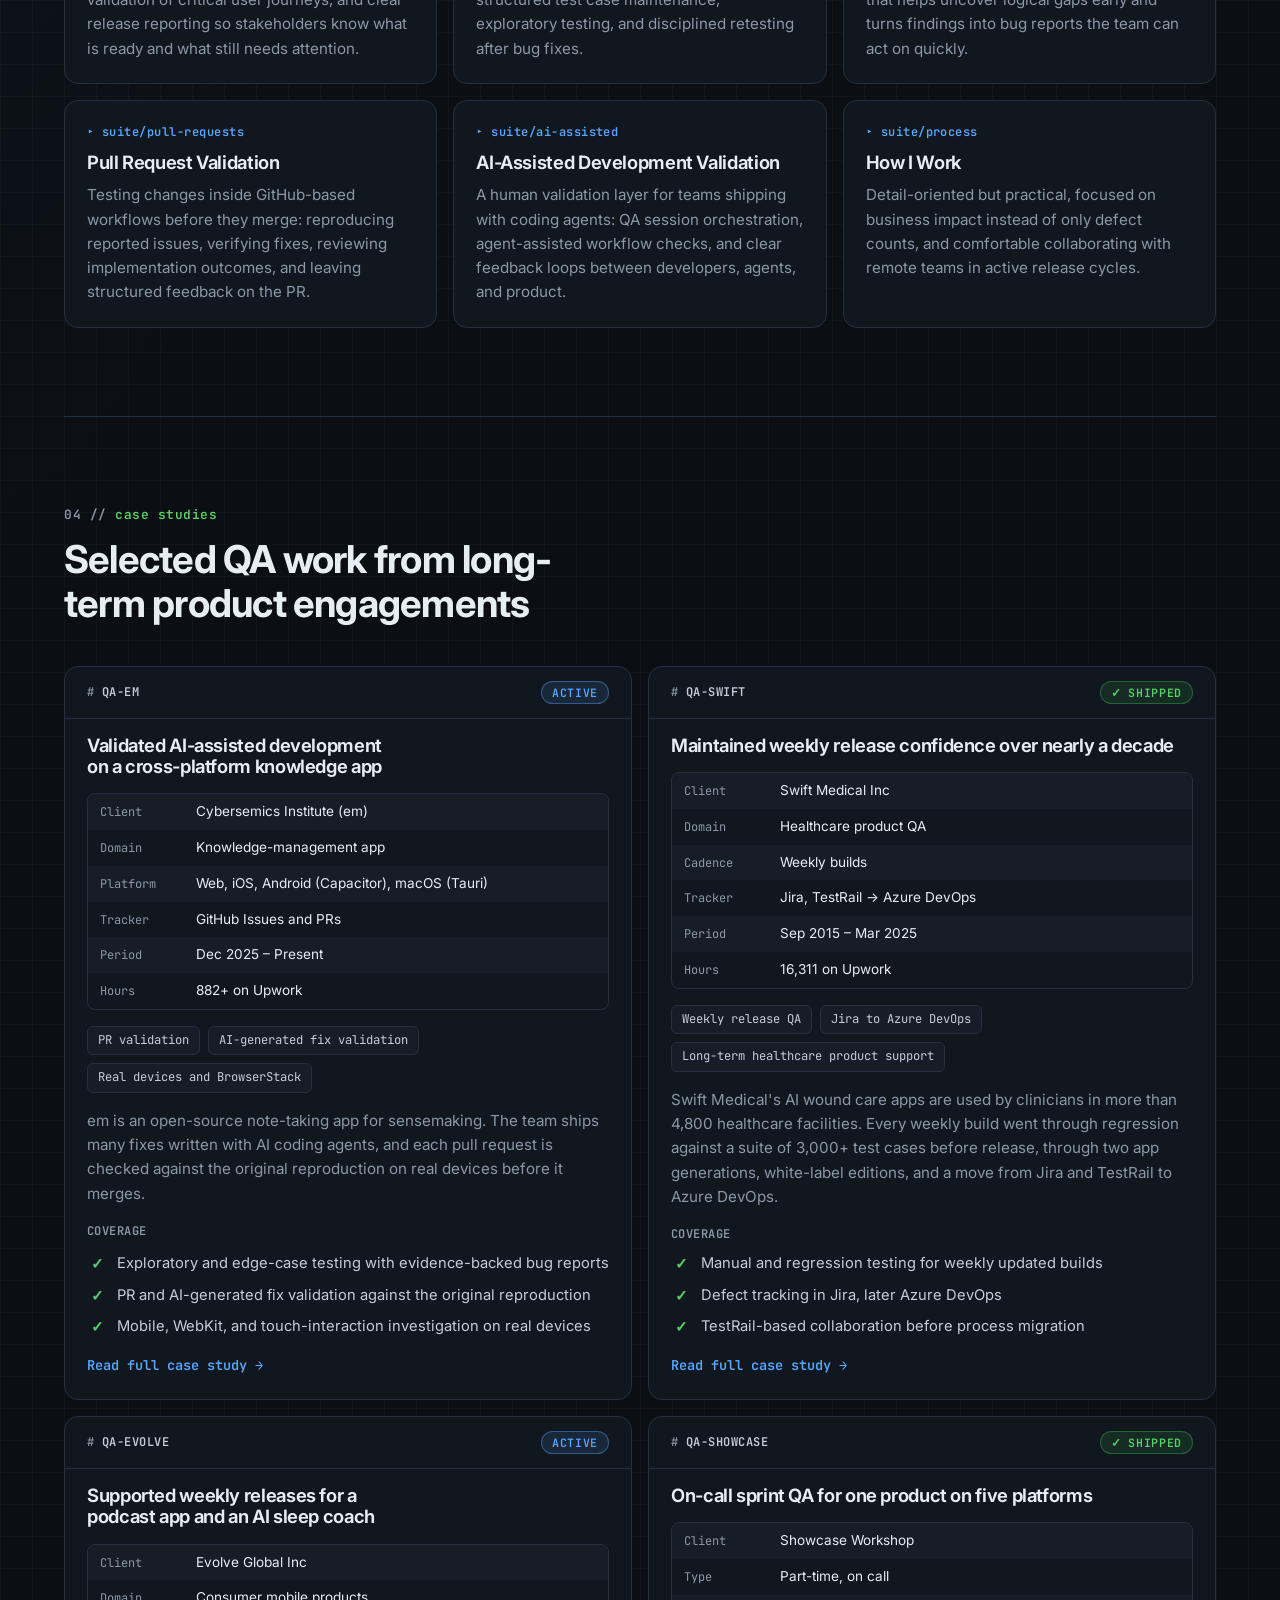
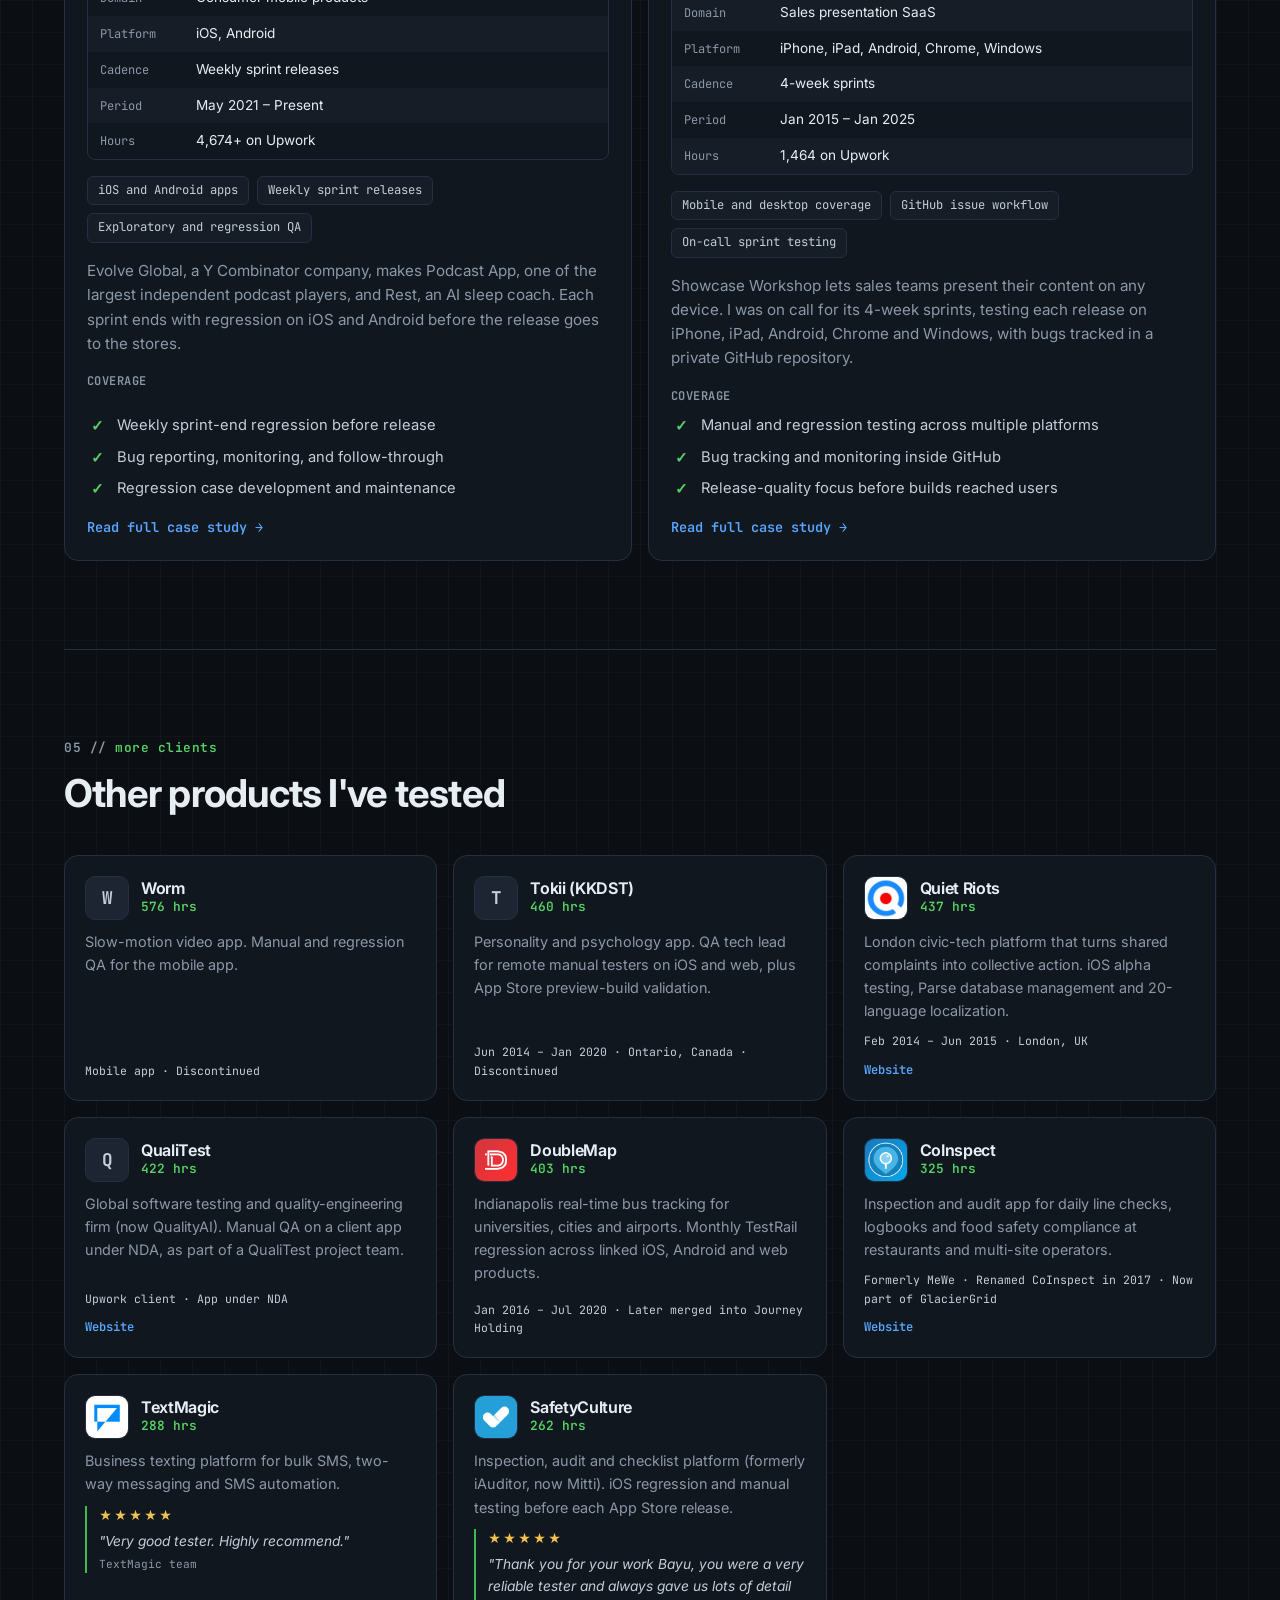
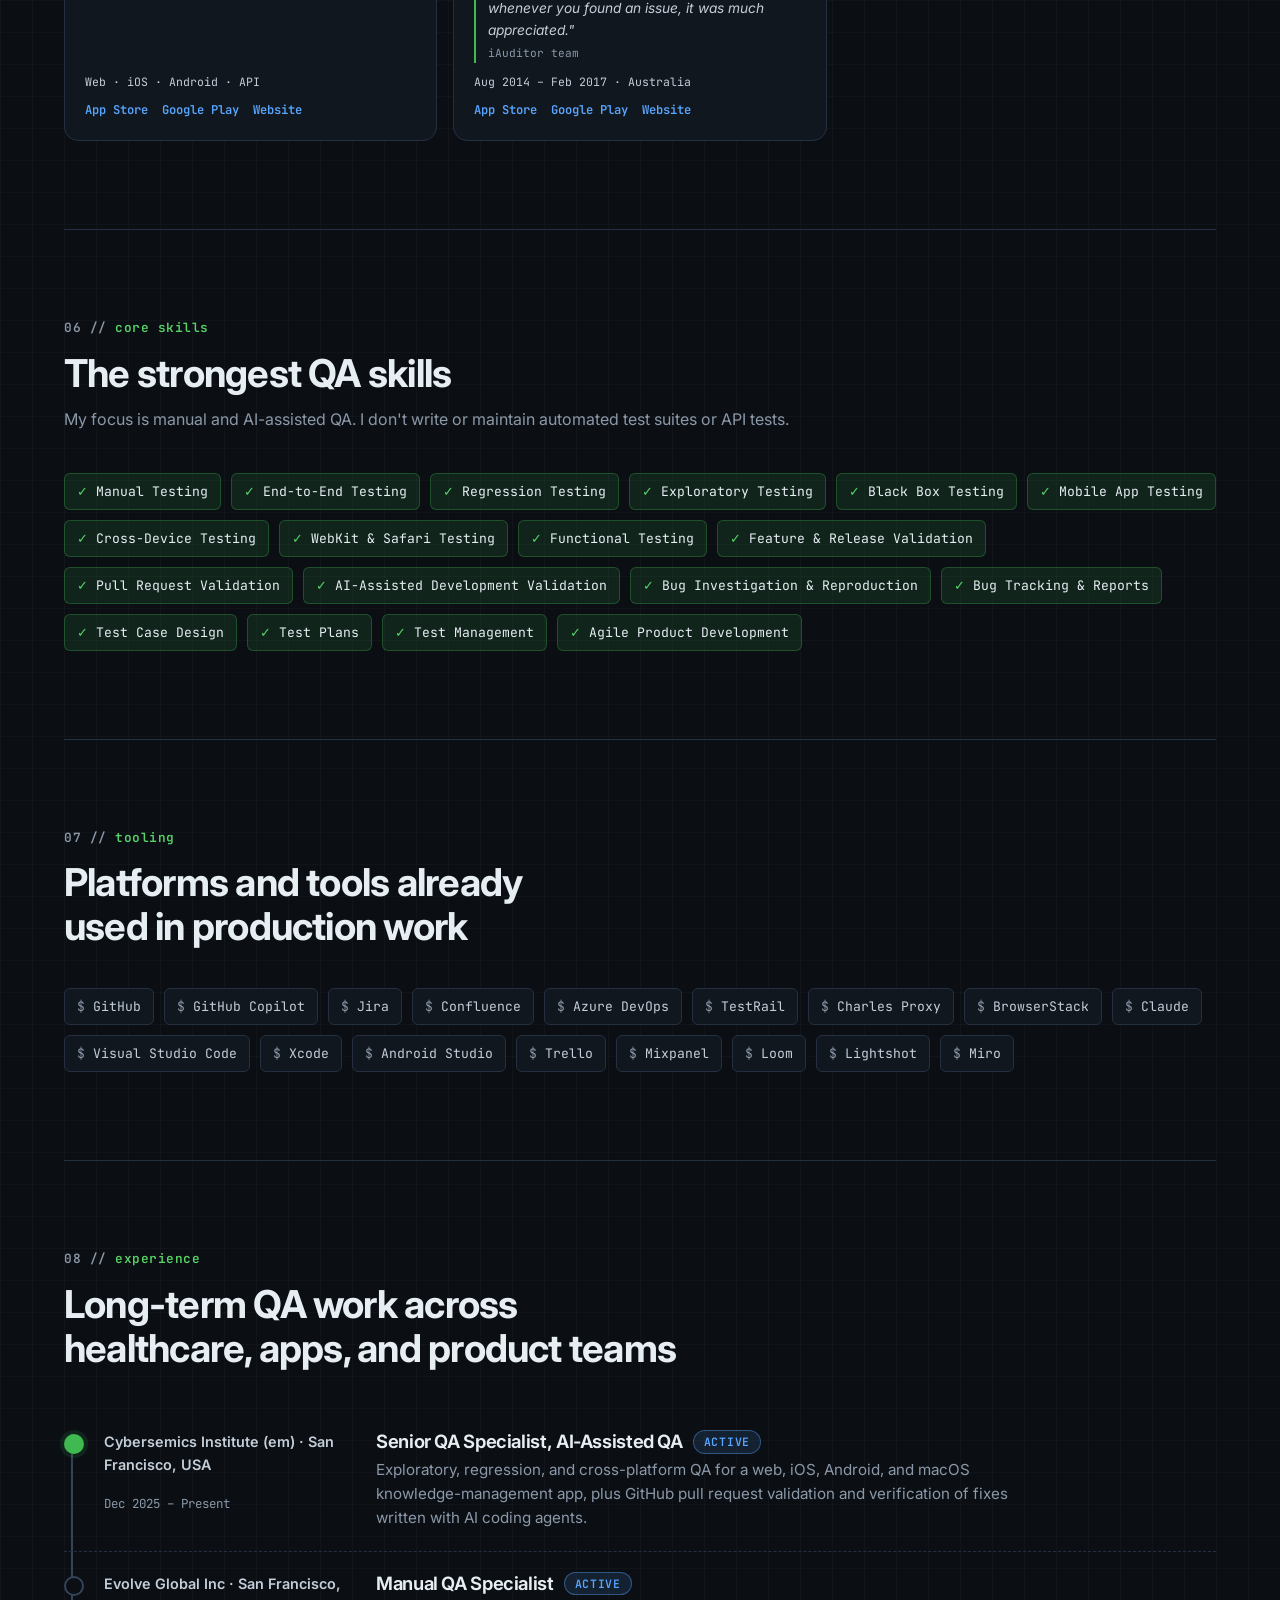
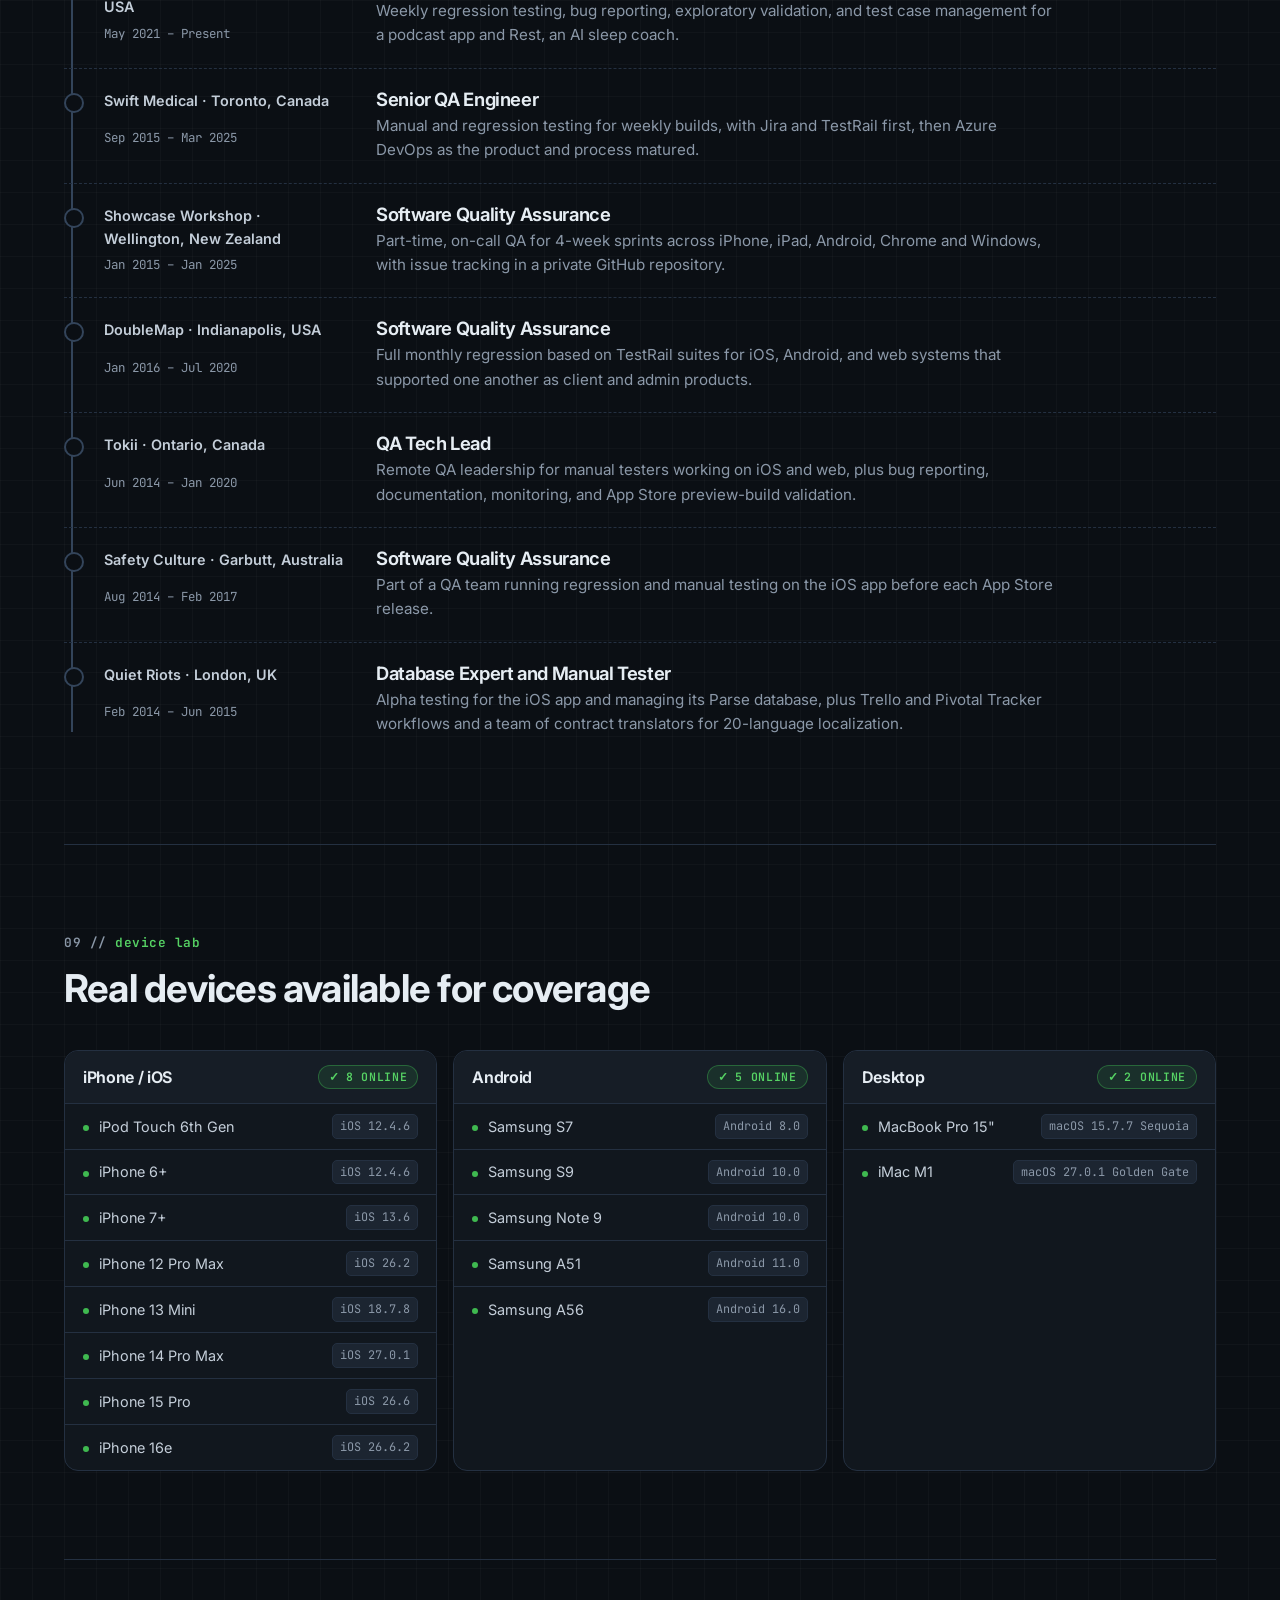
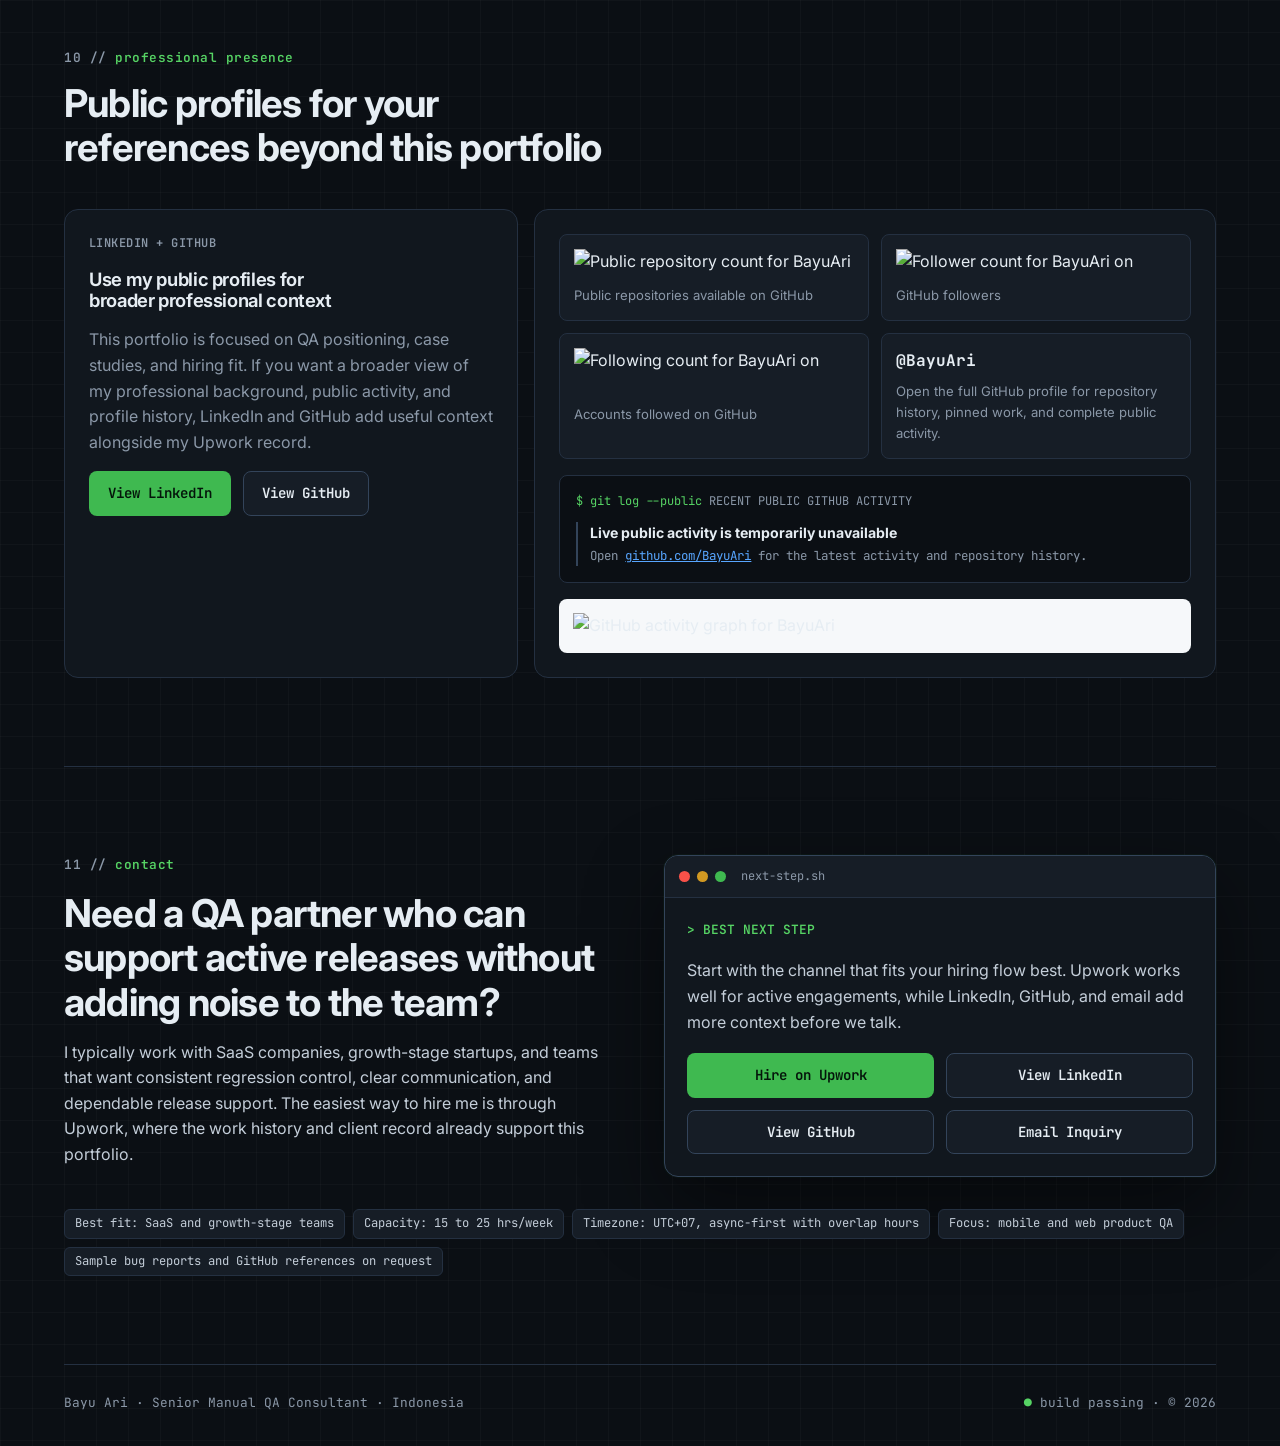
==== commit 3ce16934: "Add Showcase testimonial and TextMagic star rating Co-Authored-By: Claude Opus 5.5 <noreply@anthropi" ====
--- a/index.html
+++ b/index.html
@@ -473,6 +473,7 @@
             </div>
             <p>Business texting platform for bulk SMS, two-way messaging and SMS automation.</p>
             <figure class="client-quote">
+              <span class="stars" role="img" aria-label="5 out of 5 stars">★★★★★</span>
               <blockquote>"Very good tester. Highly recommend."</blockquote>
               <figcaption>TextMagic team</figcaption>
             </figure>
--- a/styles.css
+++ b/styles.css
@@ -1571,6 +1571,10 @@
   grid-template-columns: minmax(0, 720px);
 }
 
+.testimonial-grid-single {
+  grid-template-columns: minmax(0, 720px);
+}
+
 .testimonial-featured {
   background:
     linear-gradient(135deg, rgba(63, 185, 80, 0.1), transparent 60%),
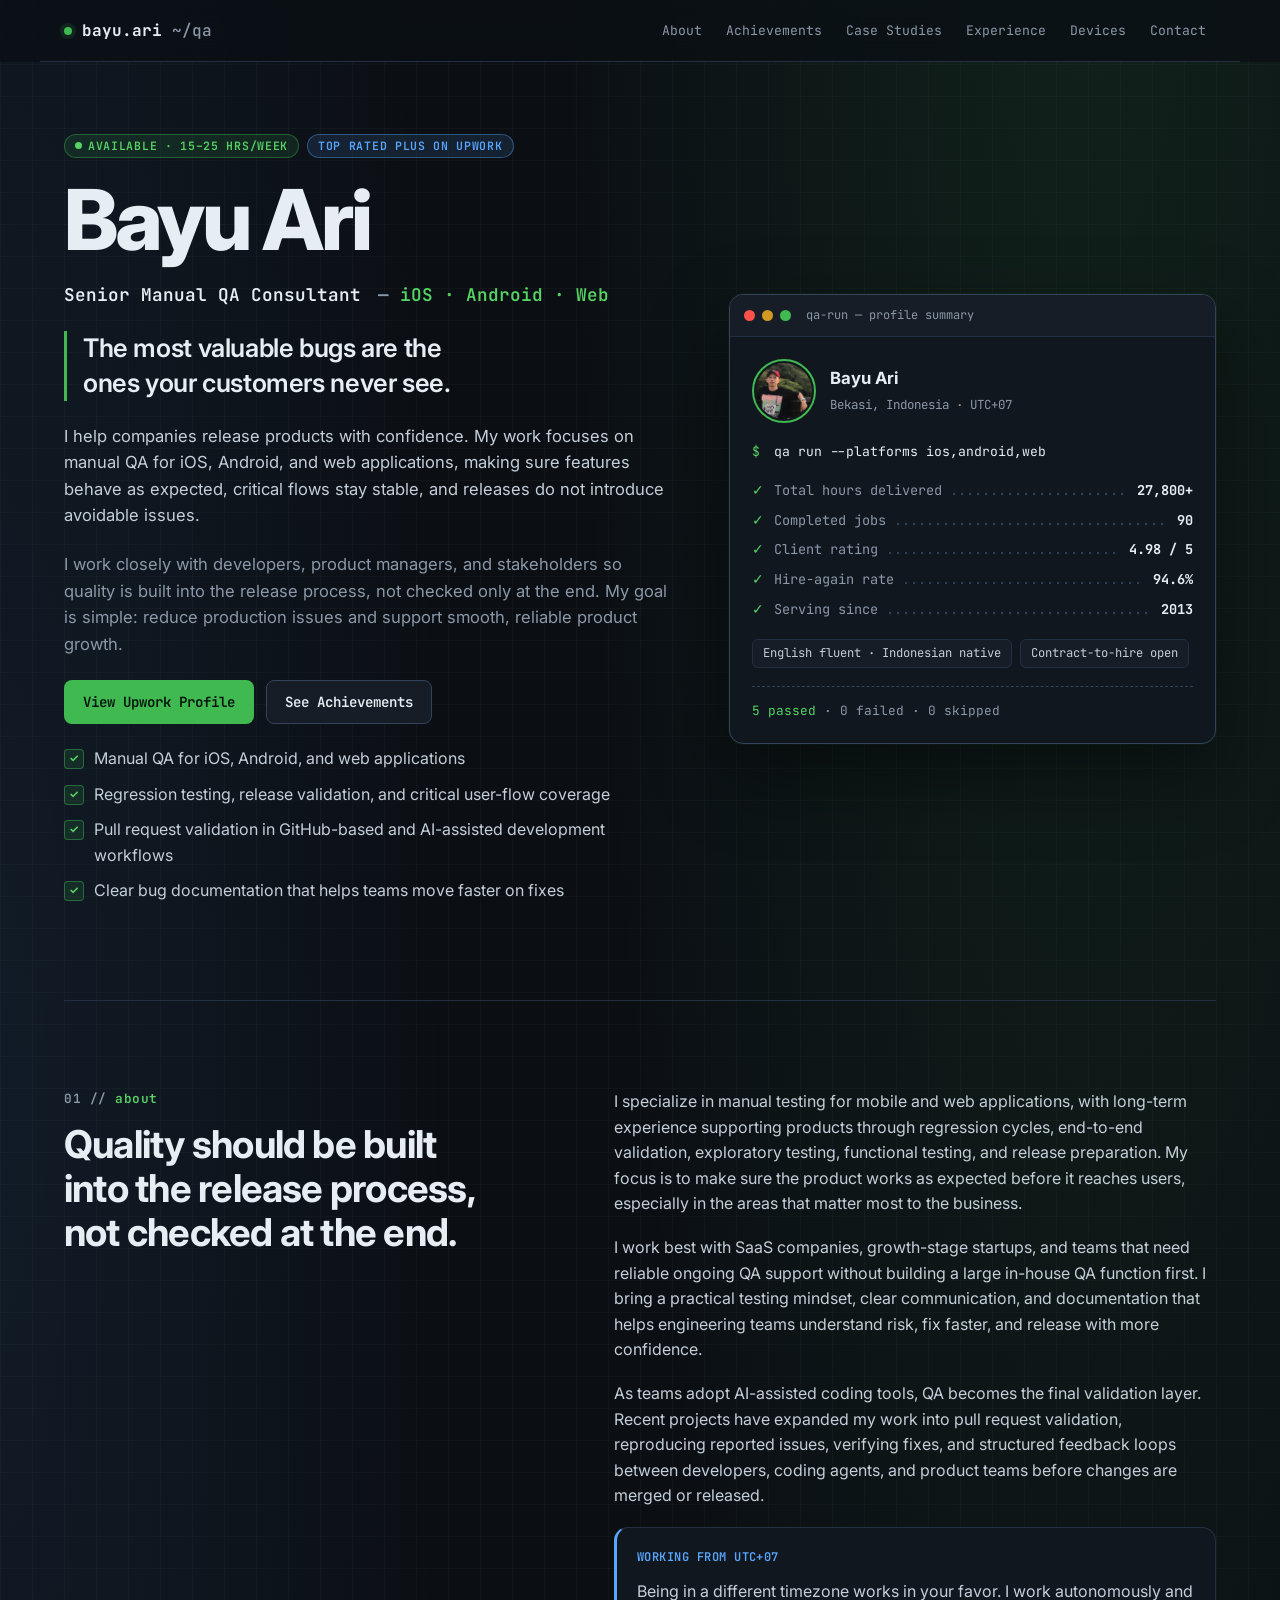
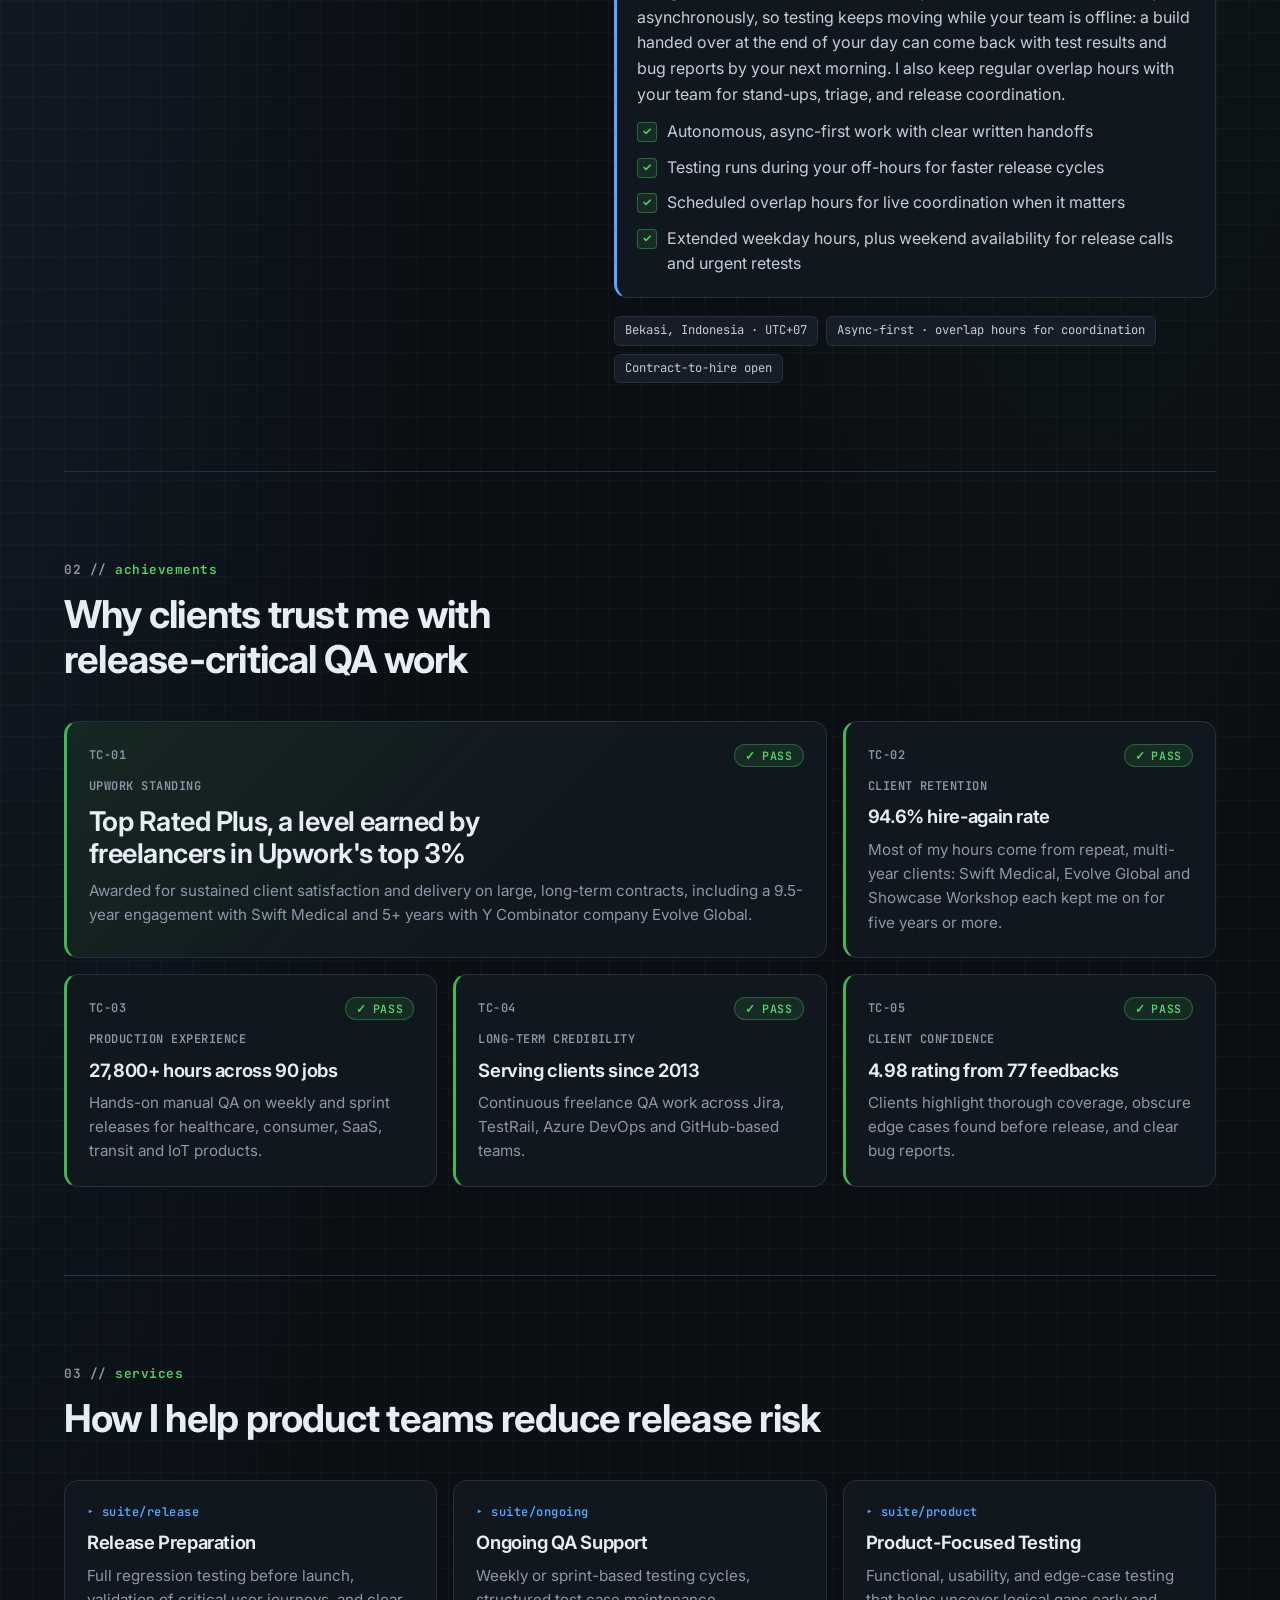
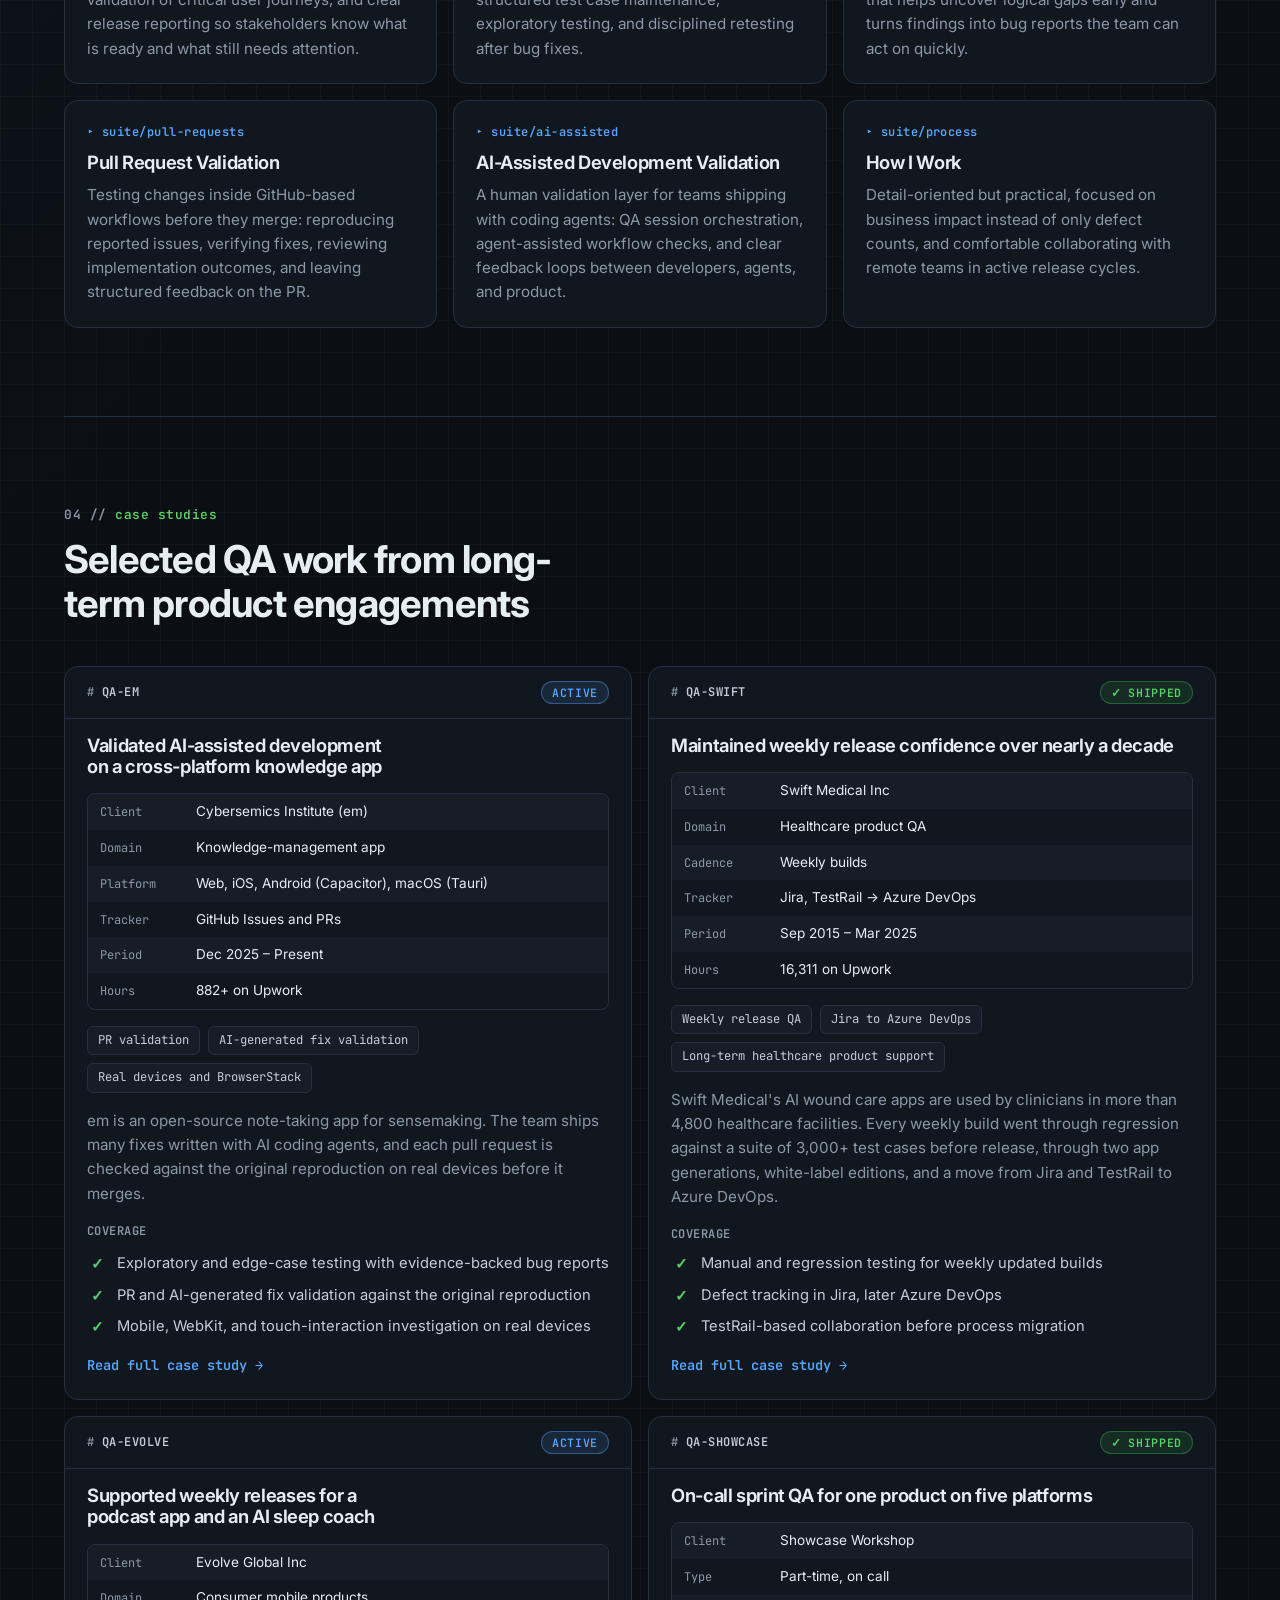
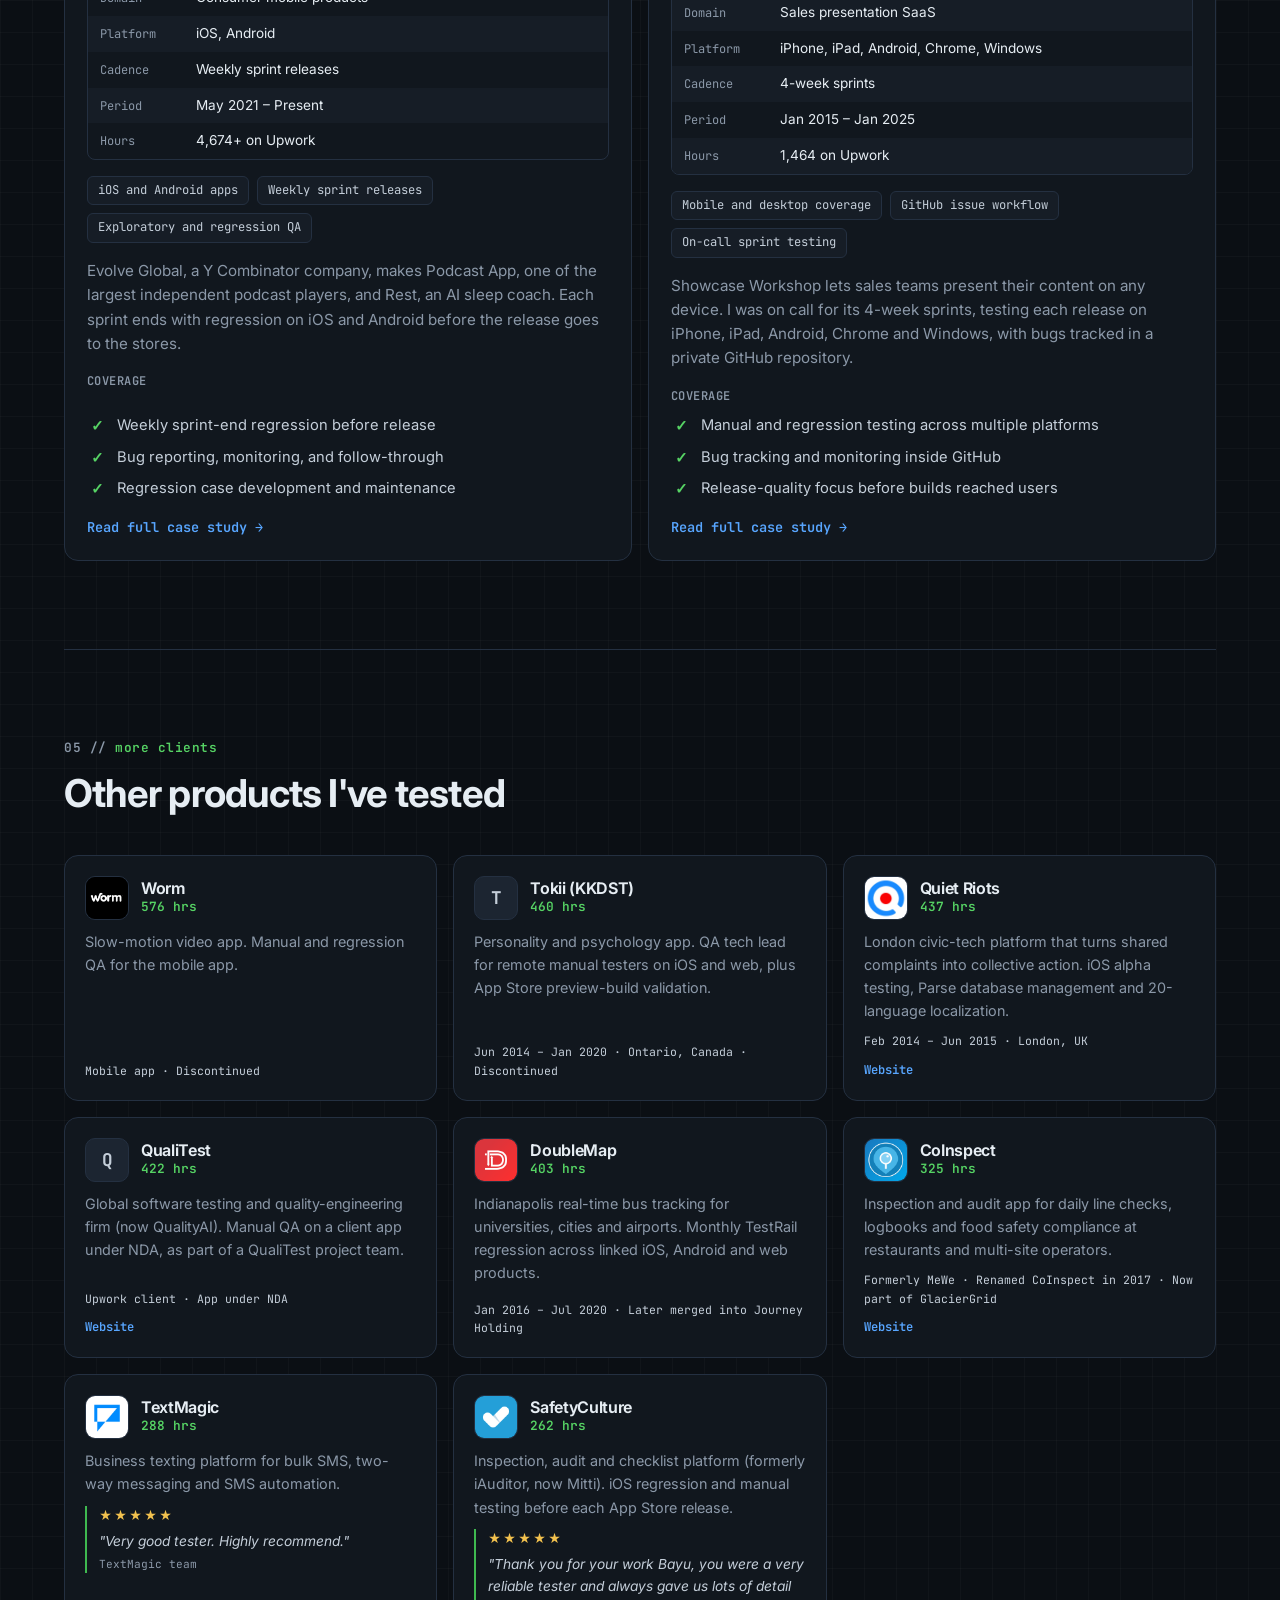
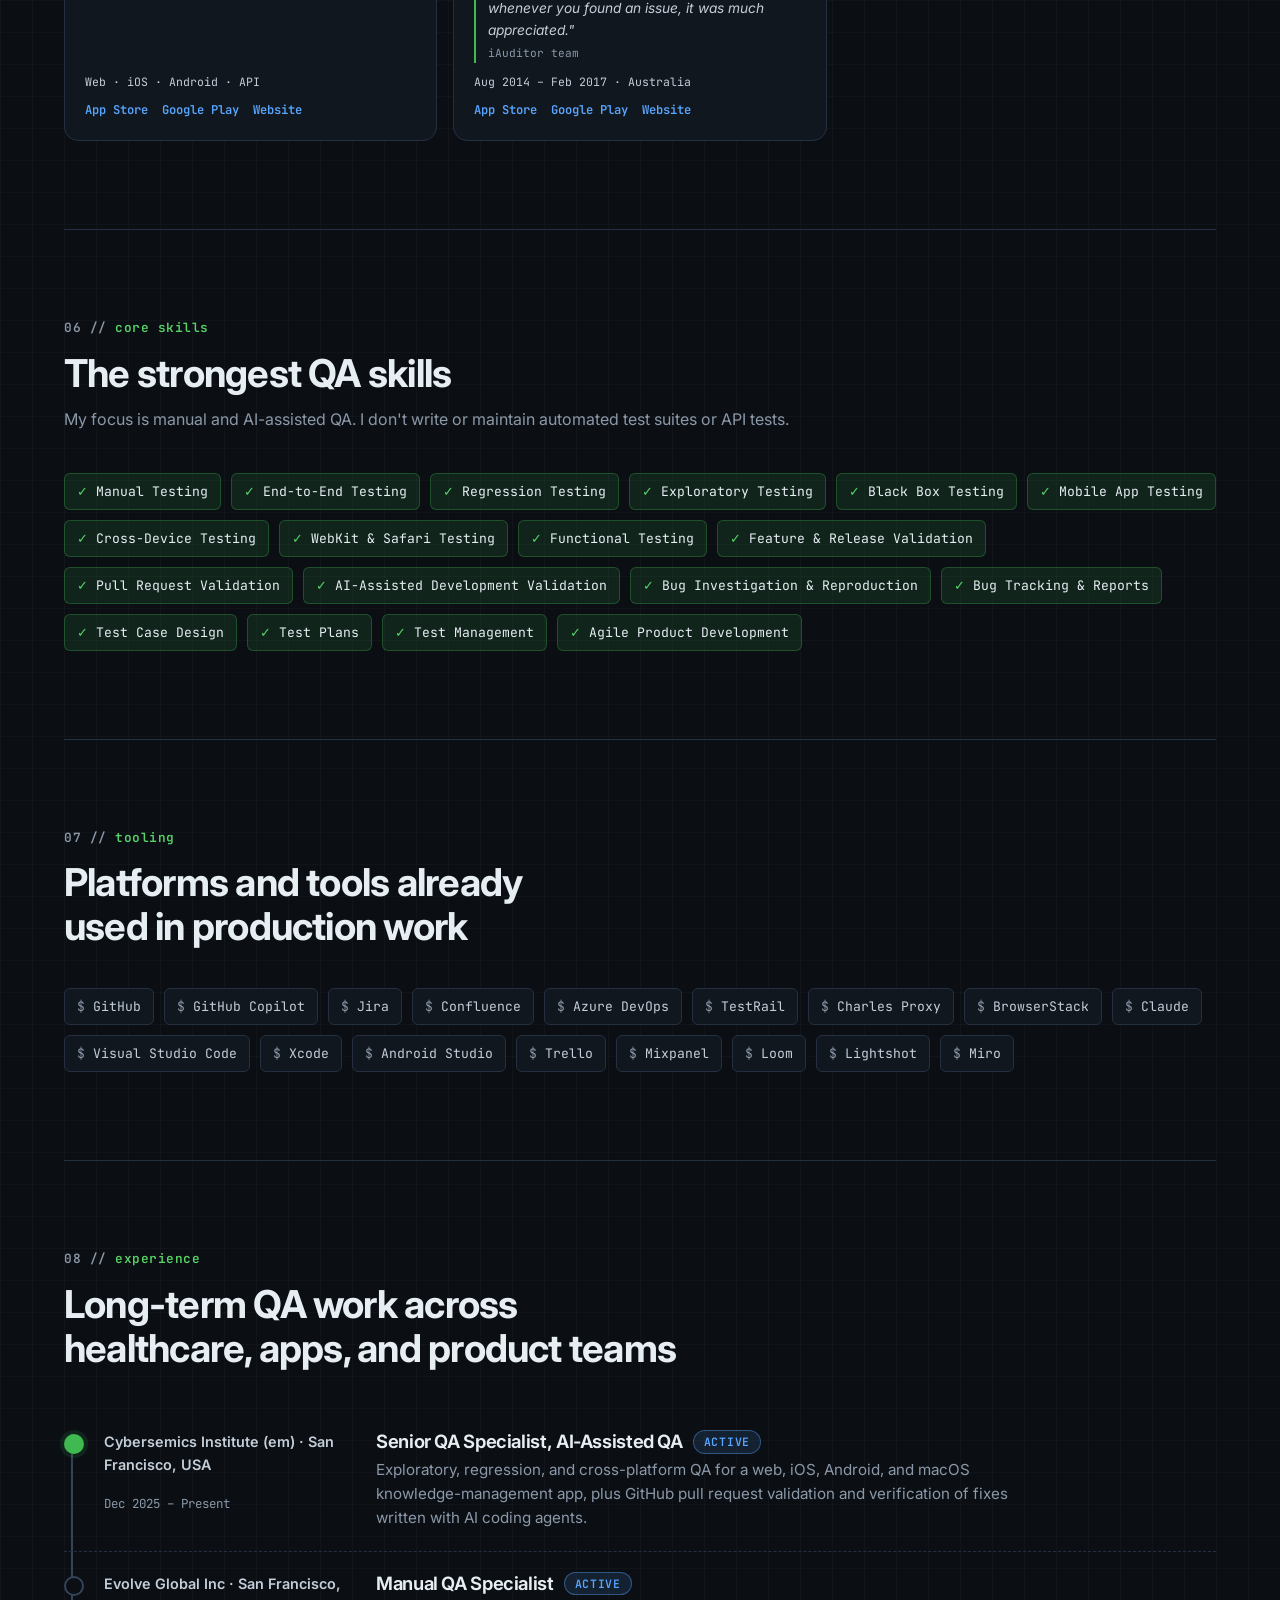
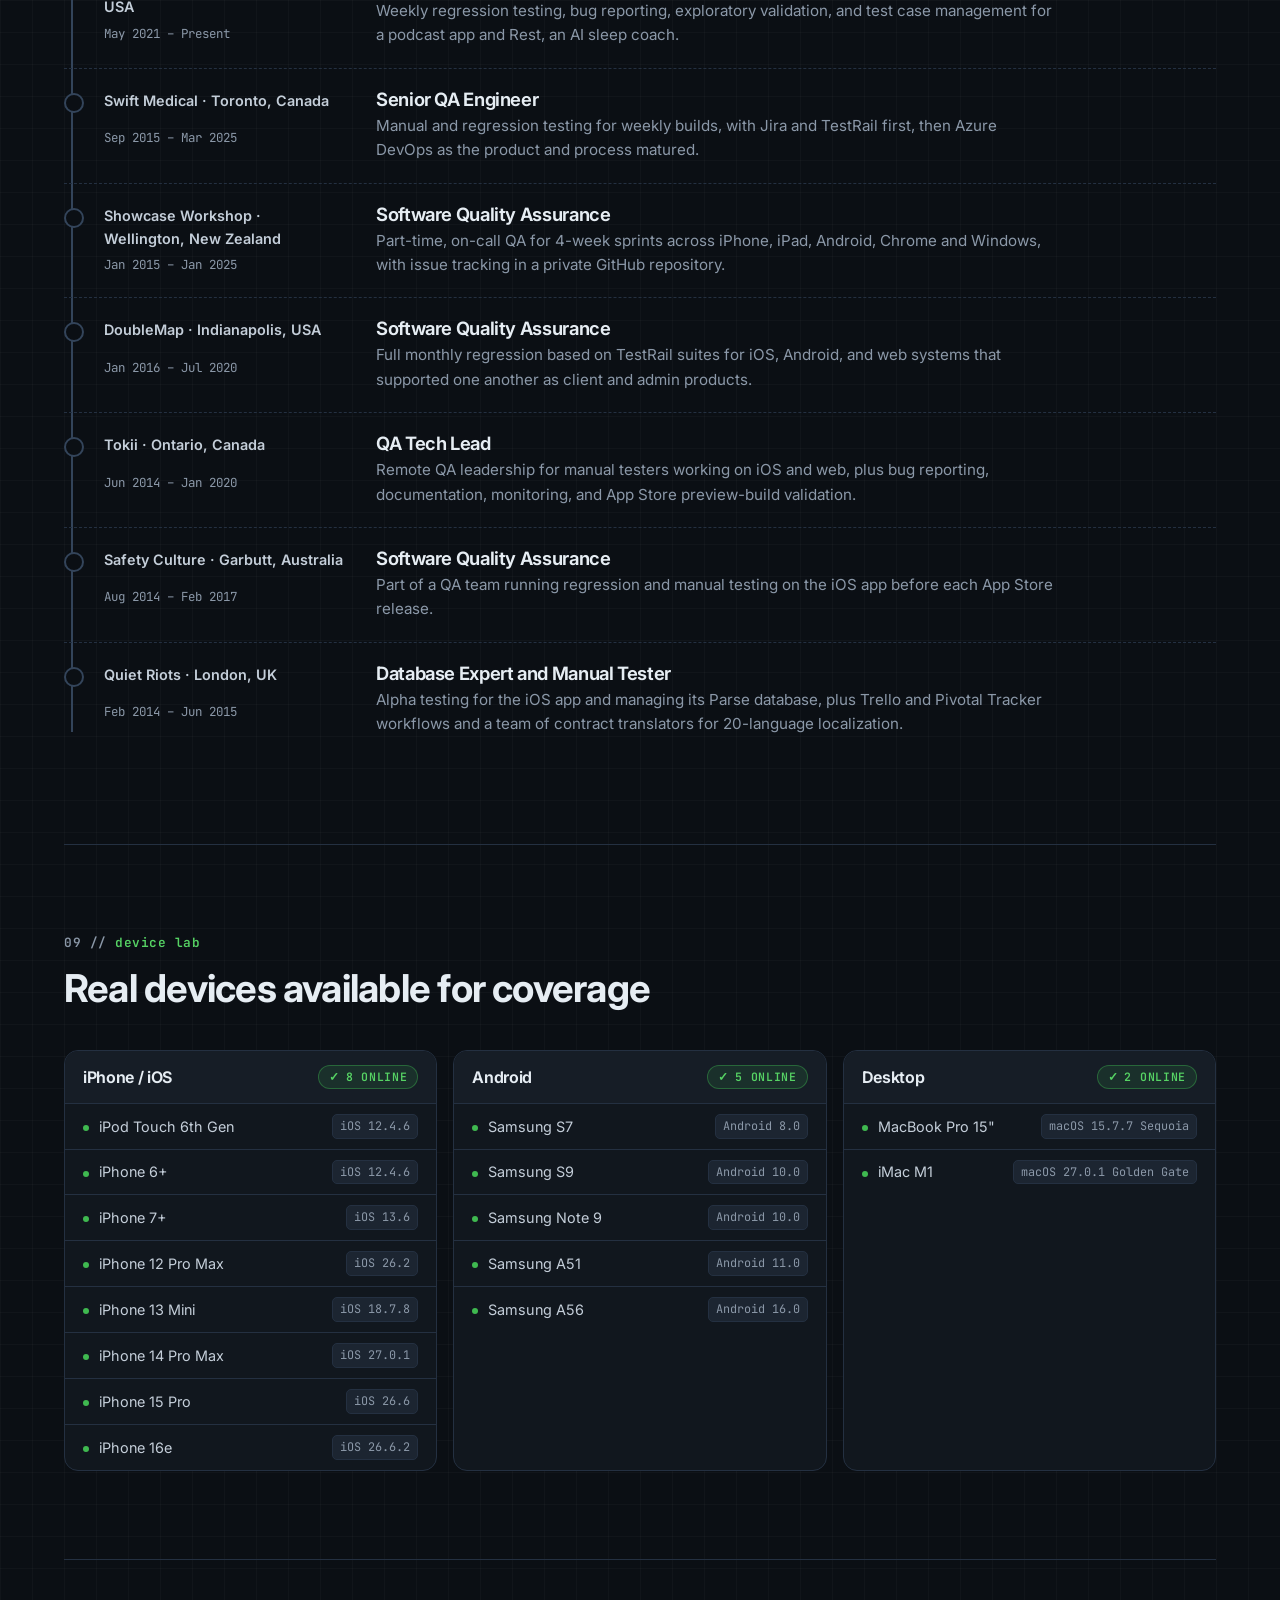
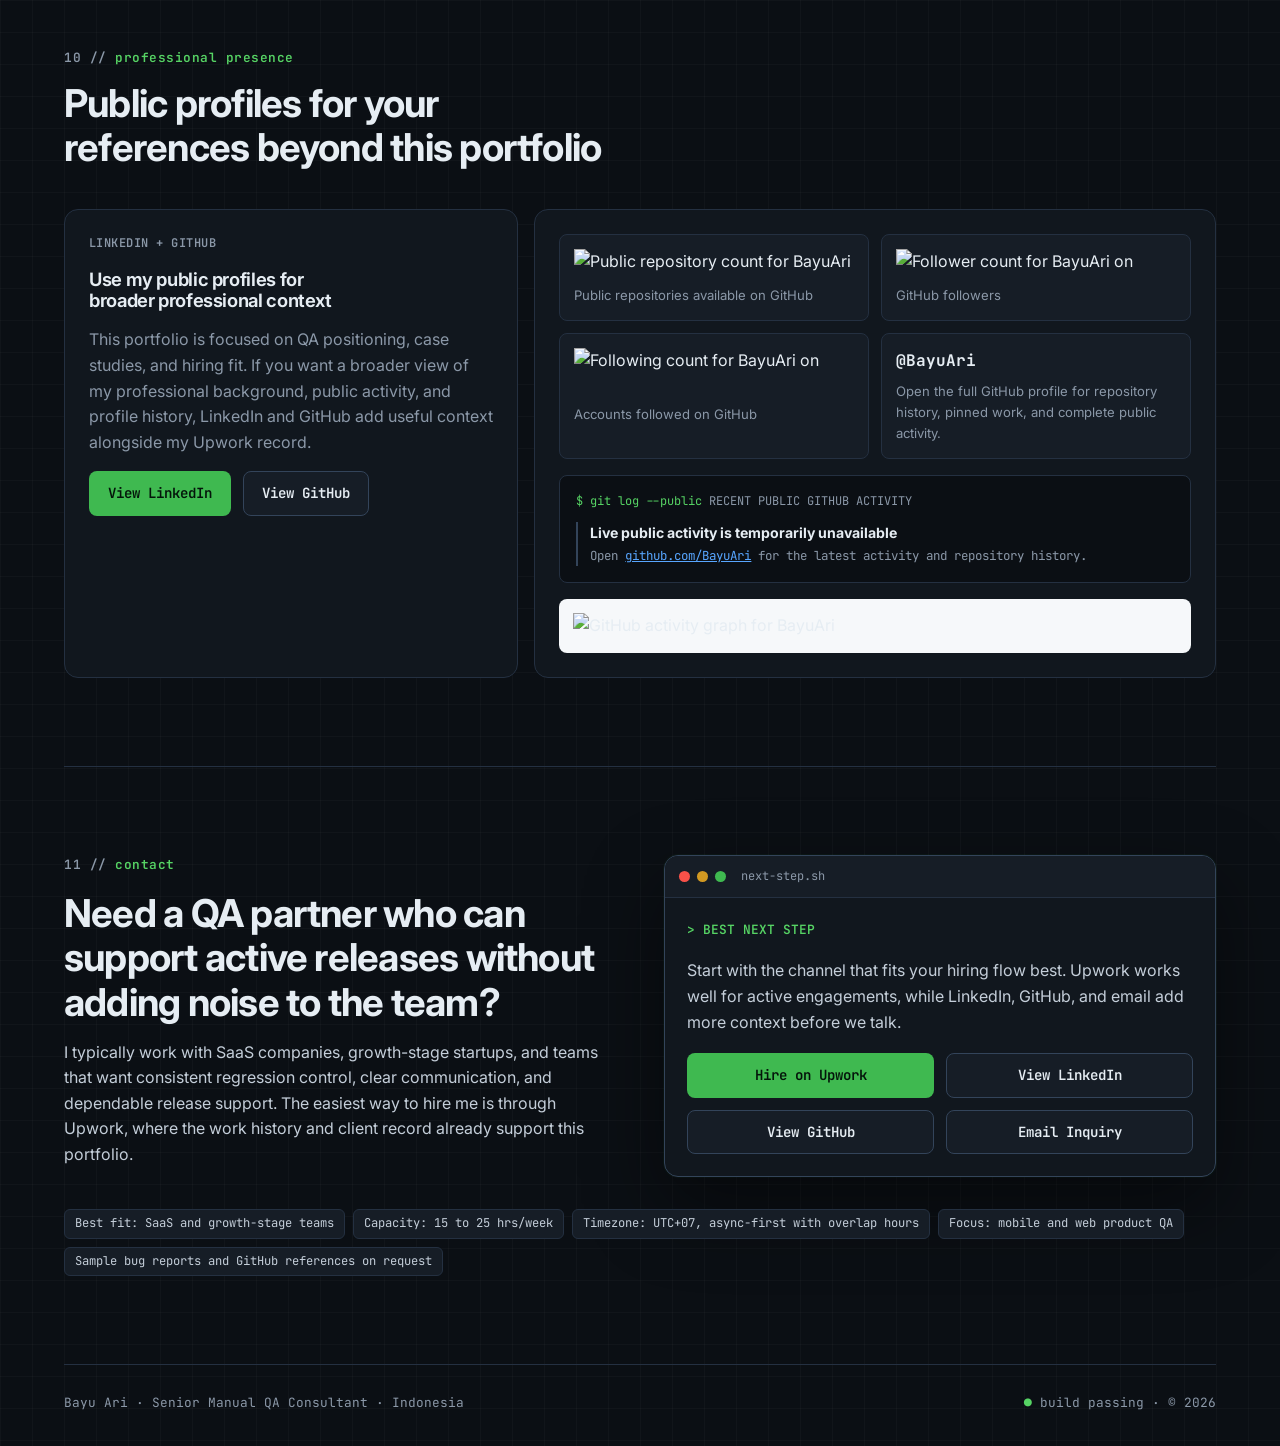
==== commit 2eb284f5: "Use Worm logo on its client card Co-Authored-By: Claude Opus 5.5 <noreply@anthropic.com>" ====
--- a/index.html
+++ b/index.html
@@ -390,7 +390,7 @@
         <div class="client-grid">
           <article class="client-card">
             <div class="client-head">
-              <span class="client-icon client-mono" aria-hidden="true">W</span>
+              <img class="client-icon" src="assets/images/clients/worm.png" alt="Worm logo" width="44" height="44" loading="lazy">
               <div>
                 <h3>Worm</h3>
                 <p class="client-hours">576 hrs</p>
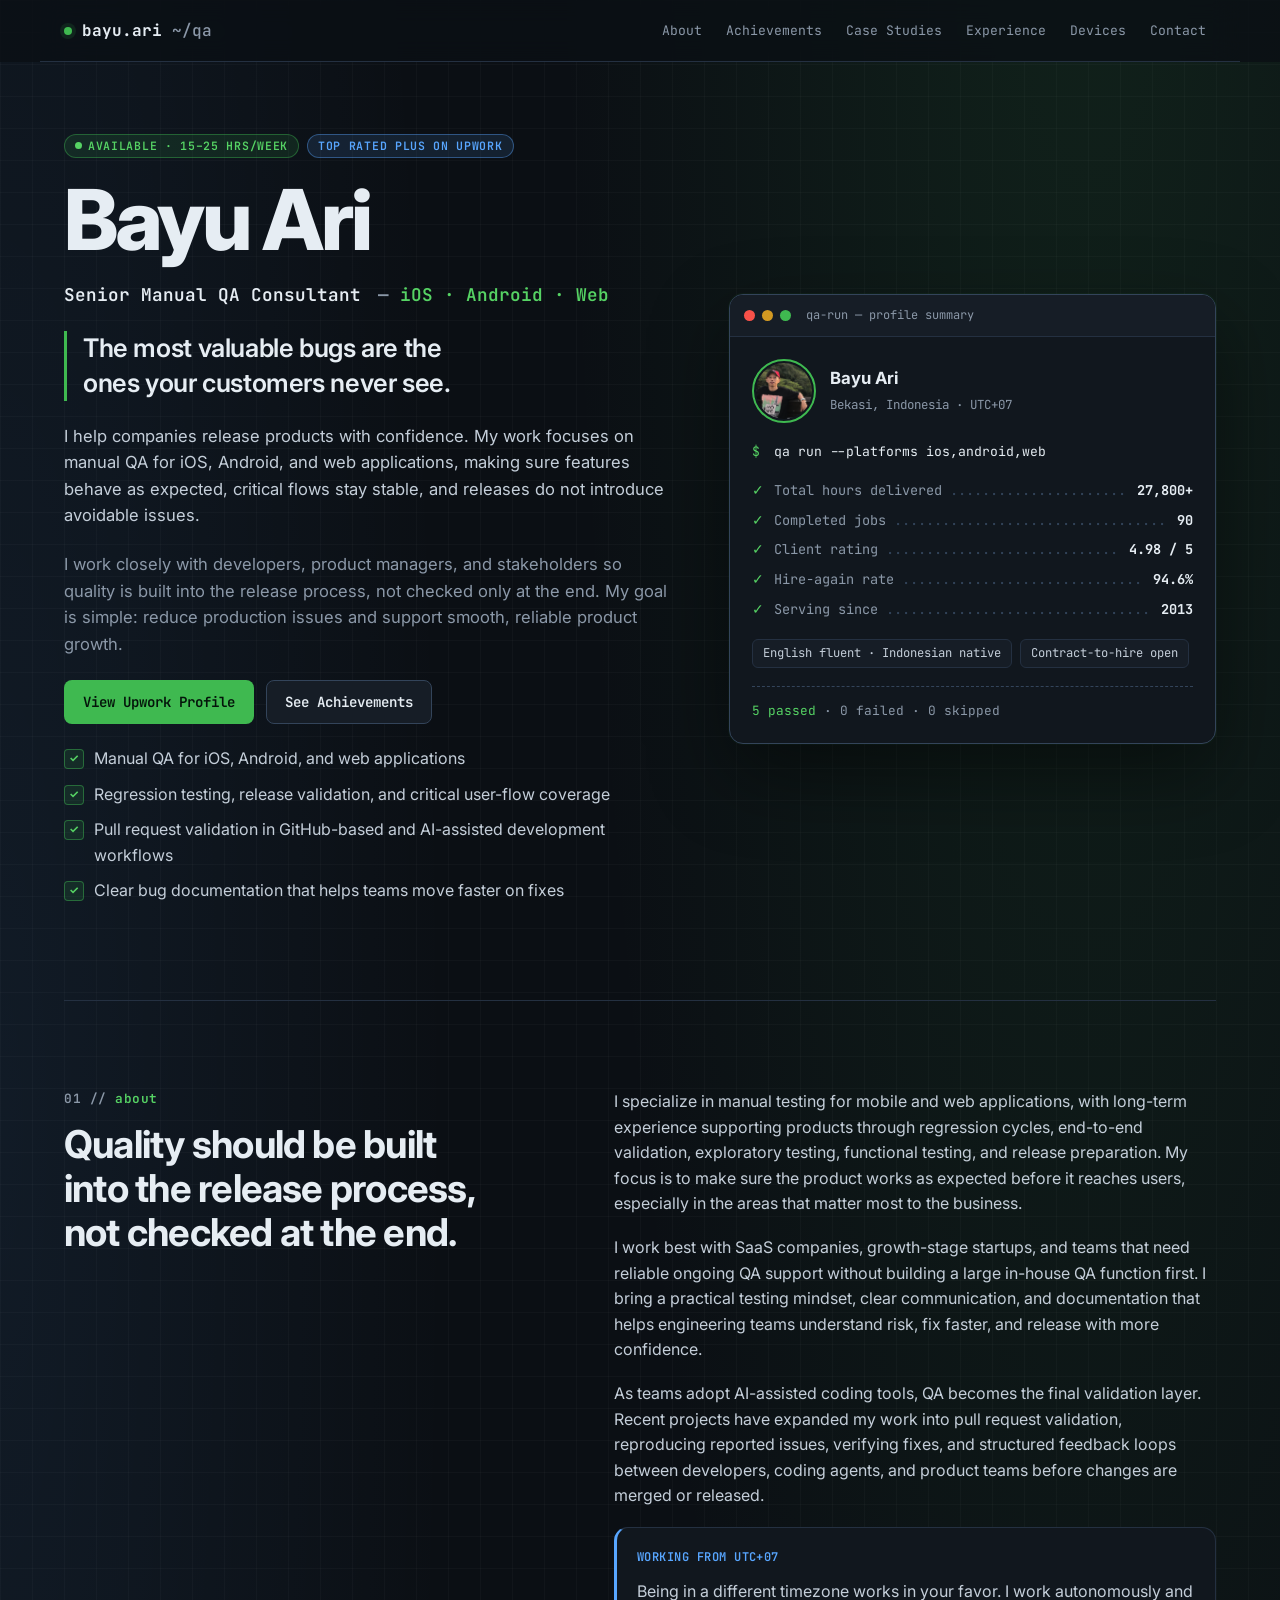
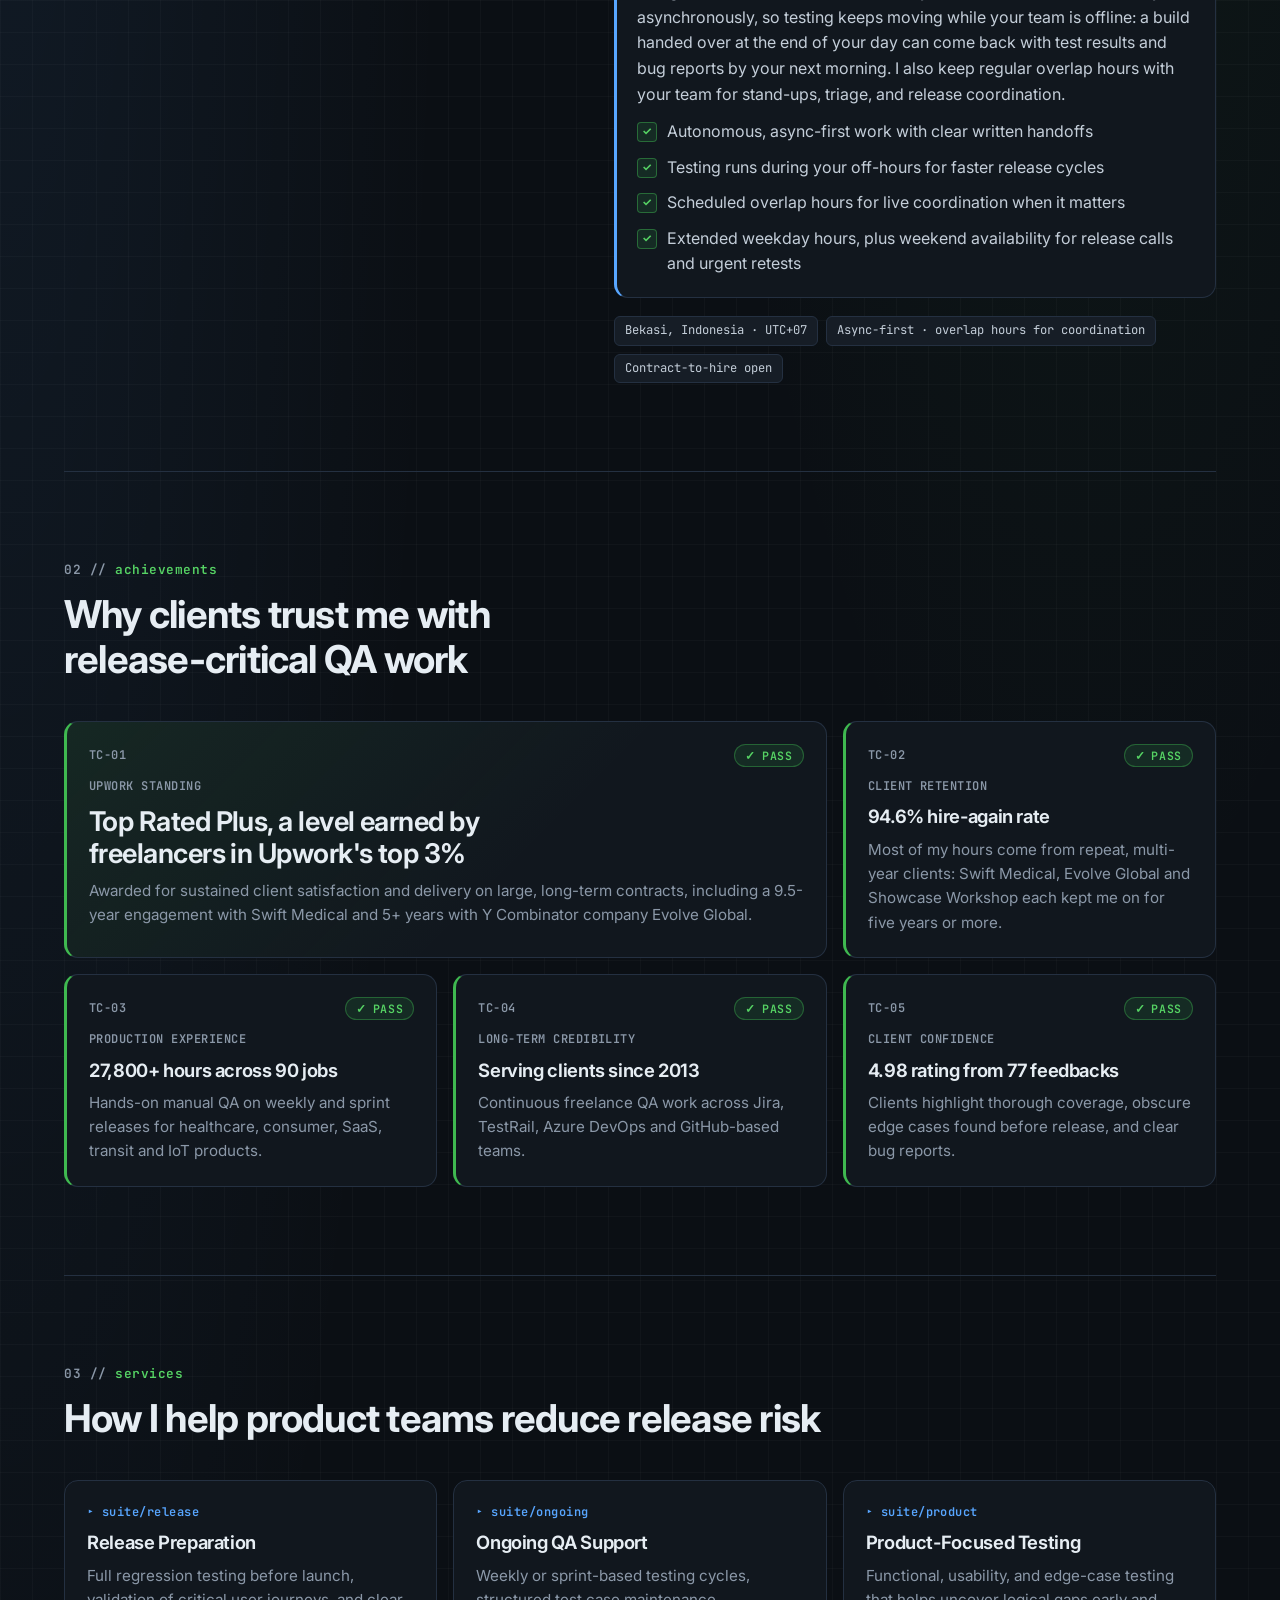
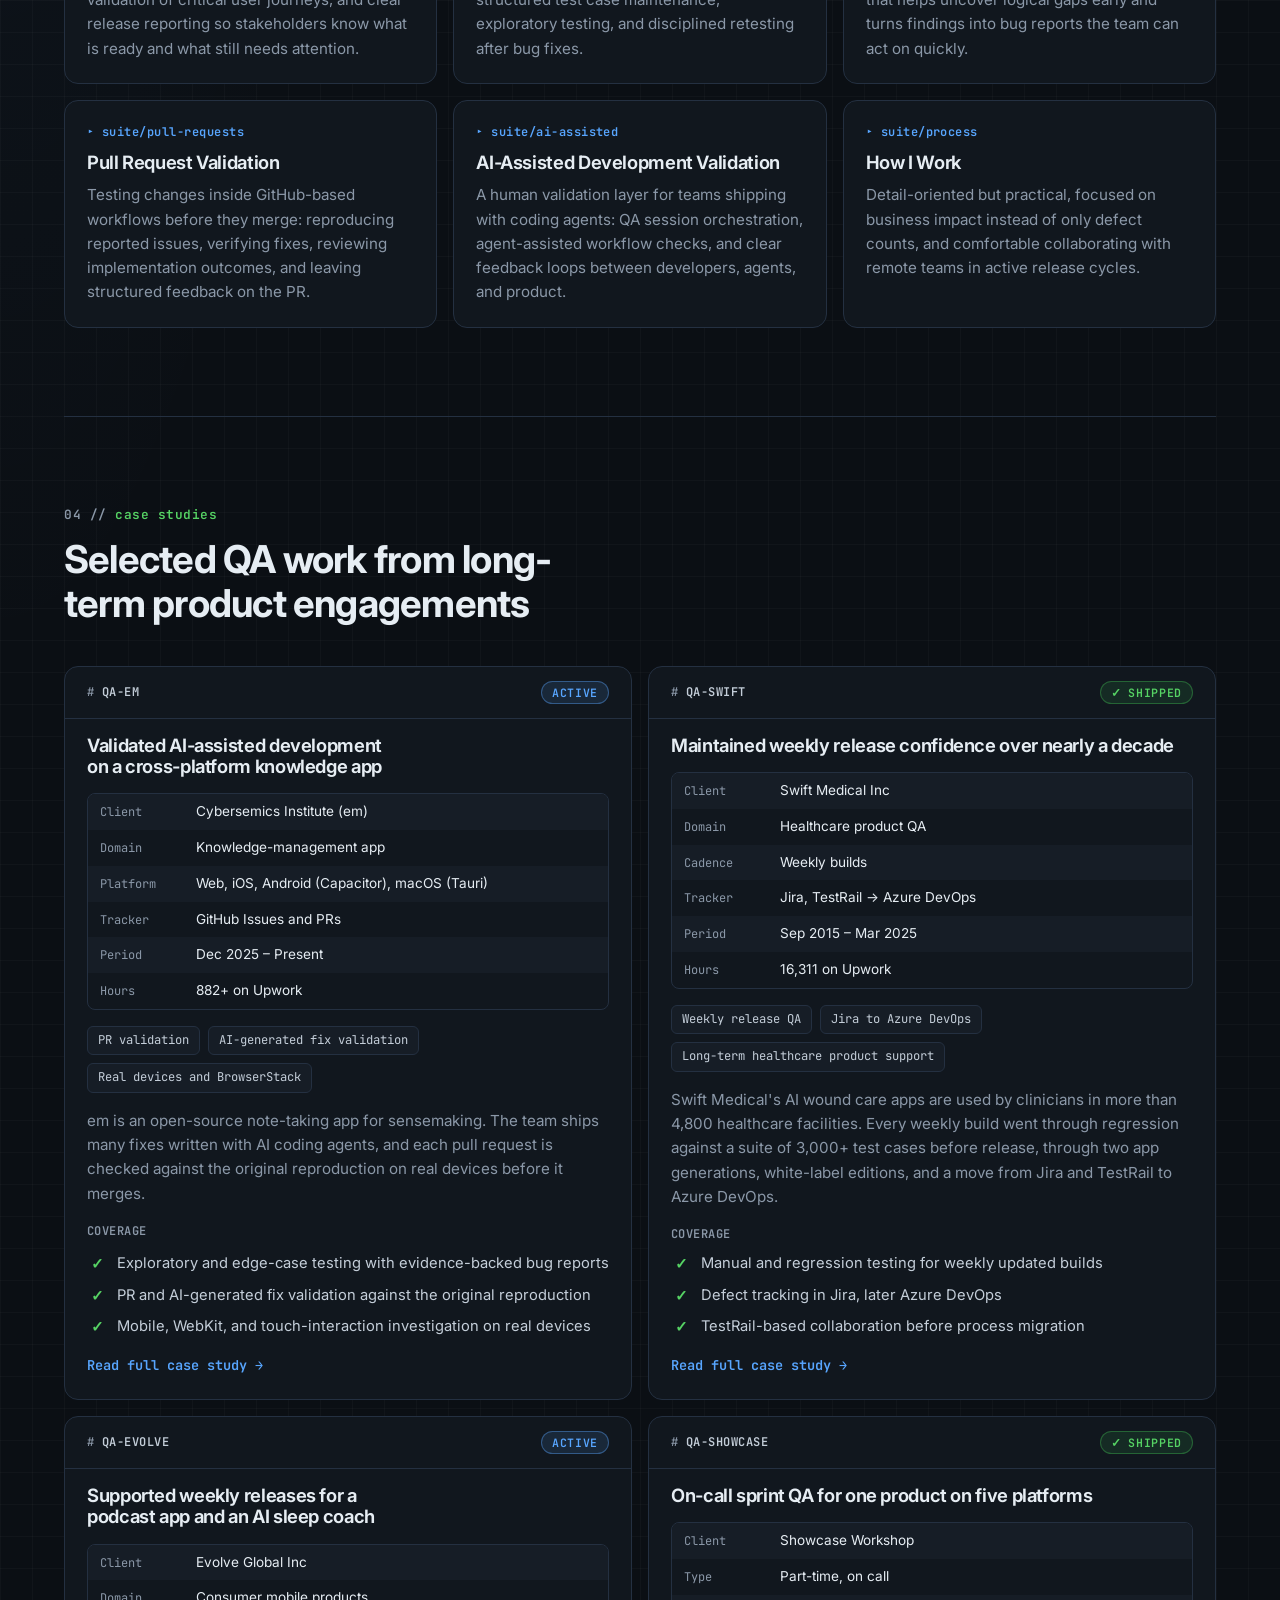
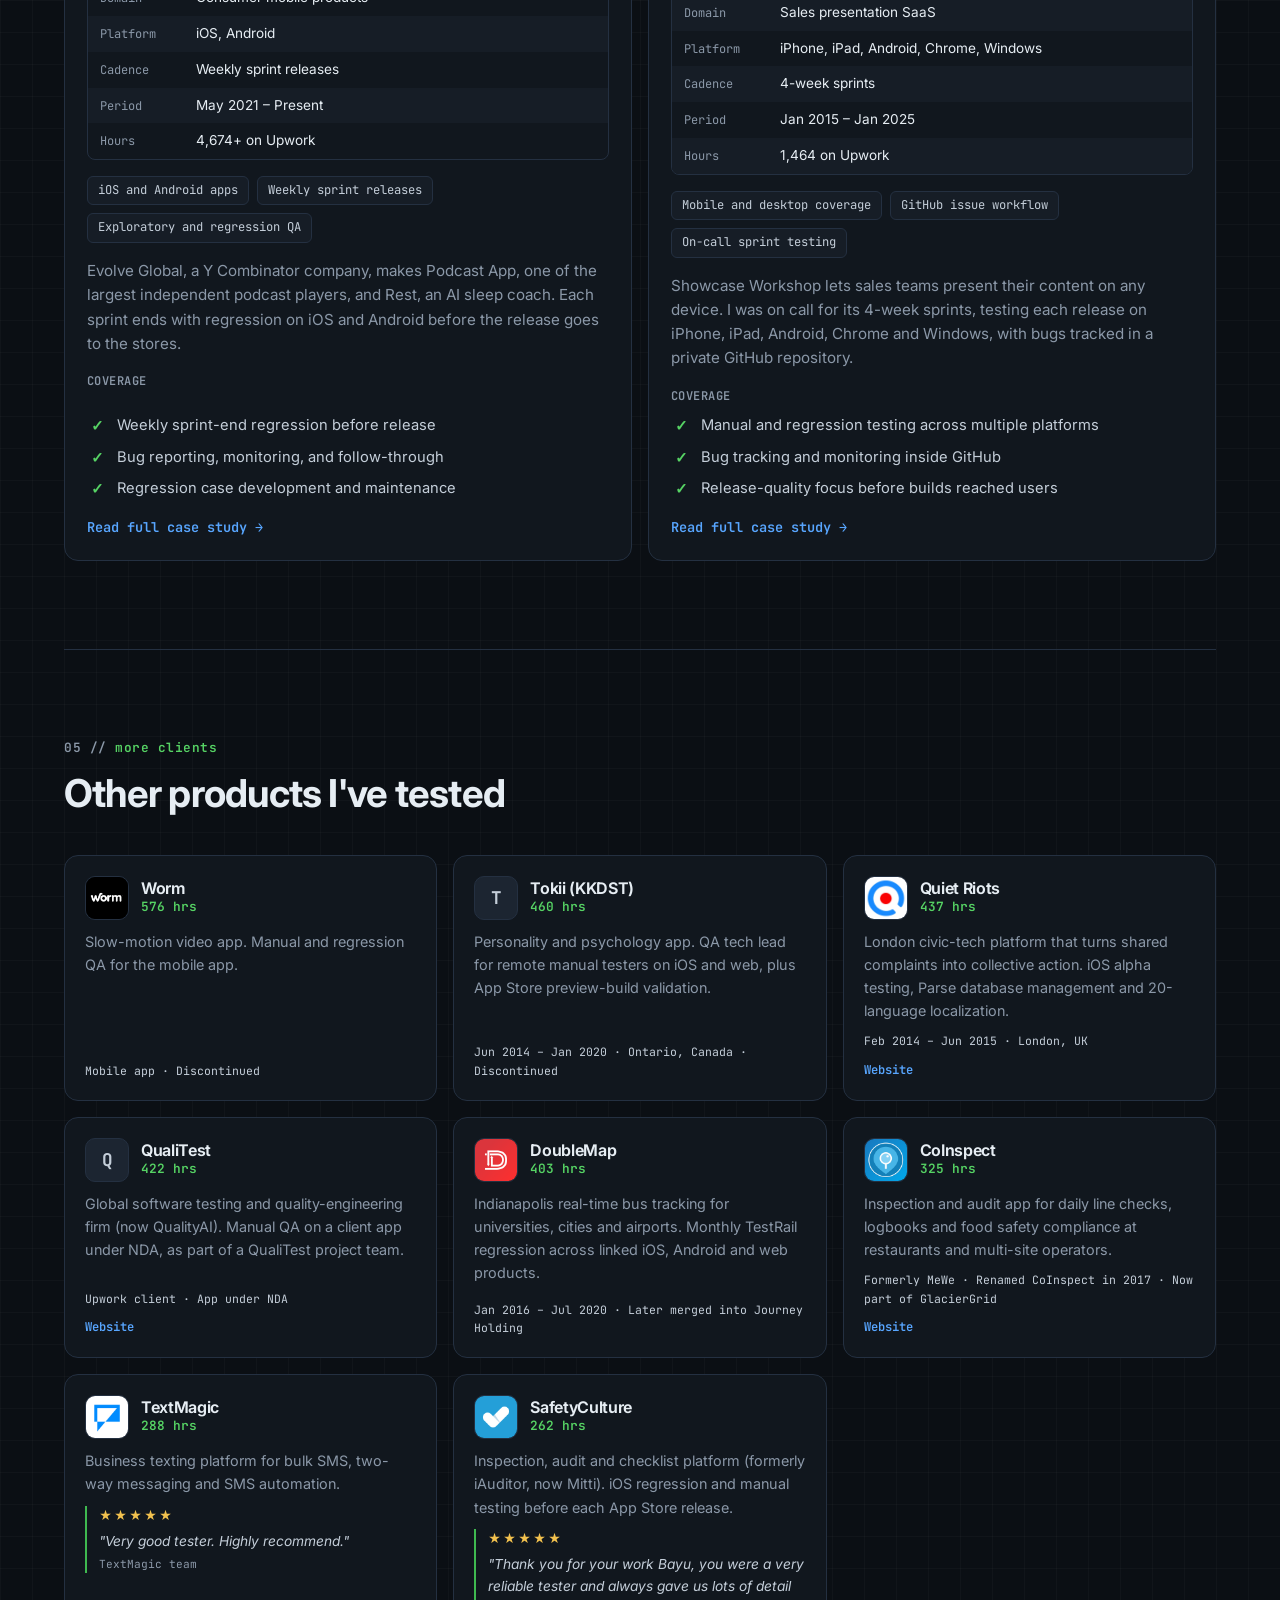
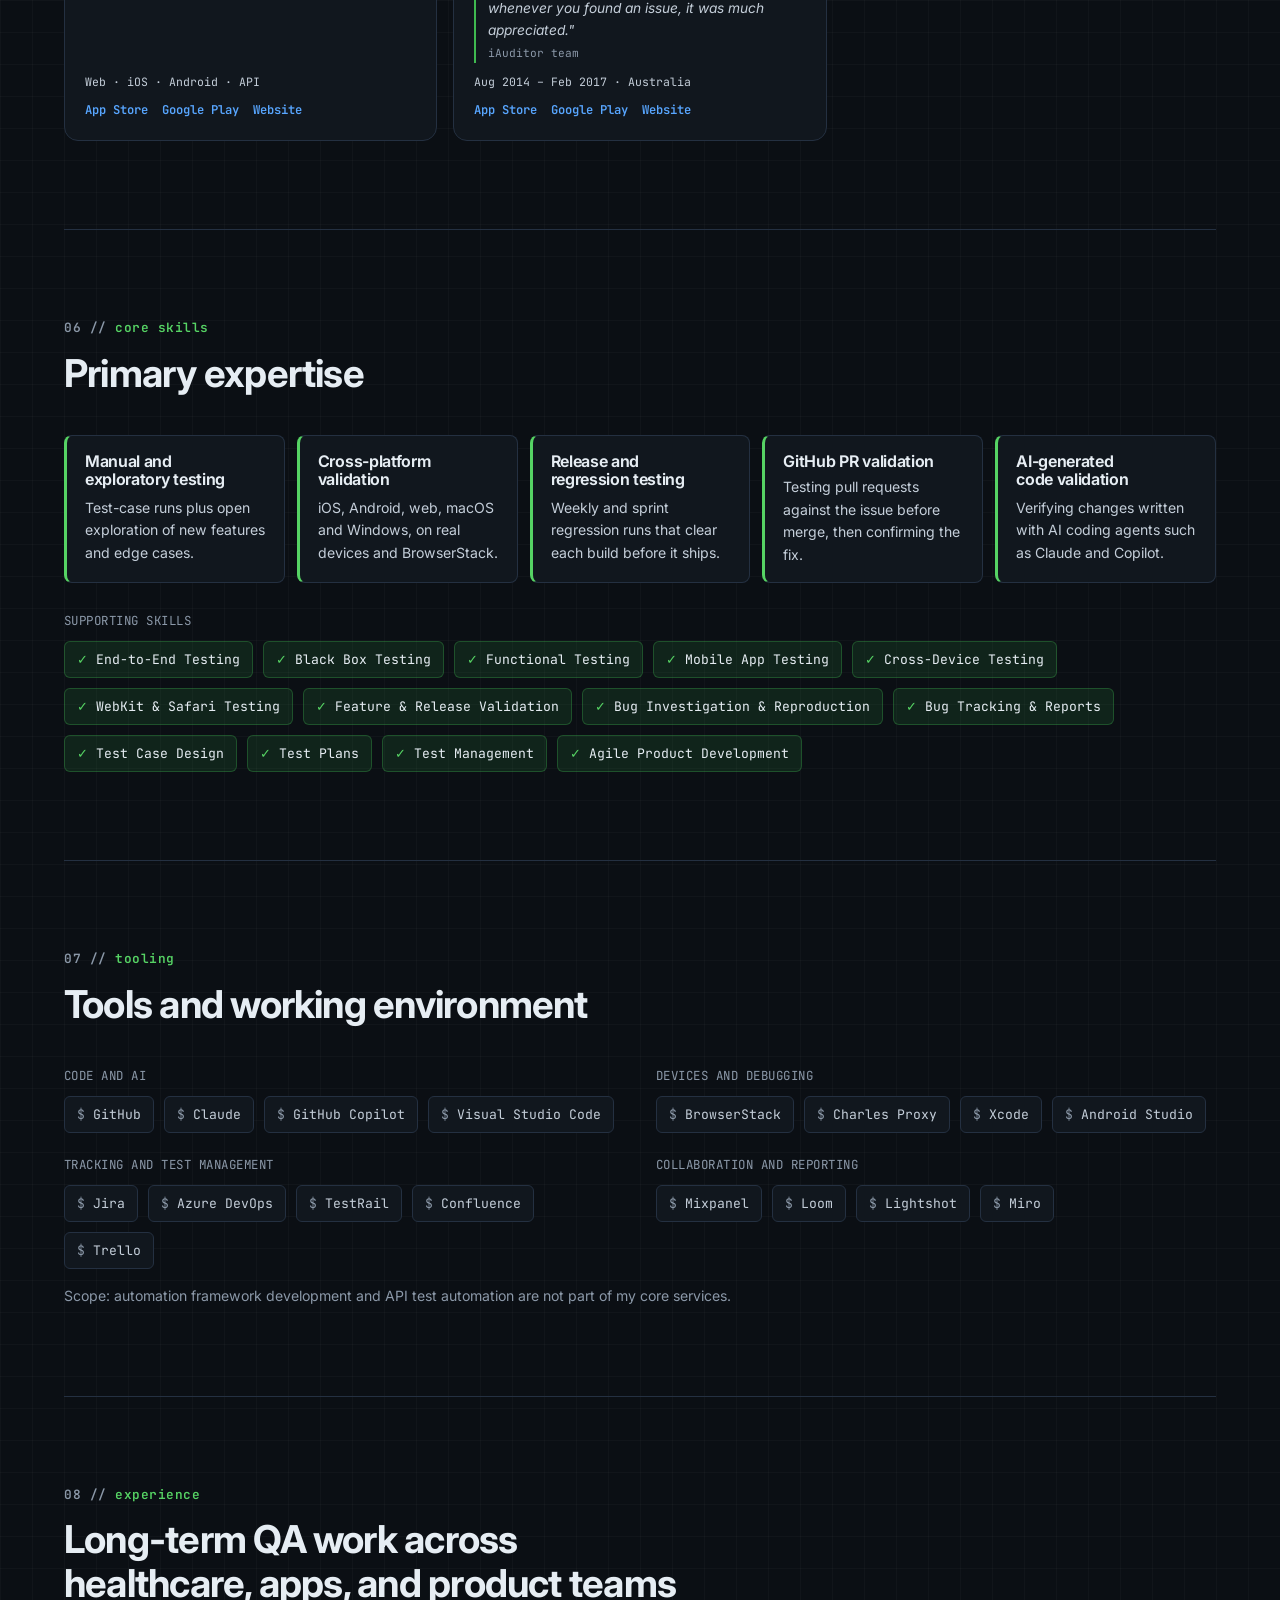
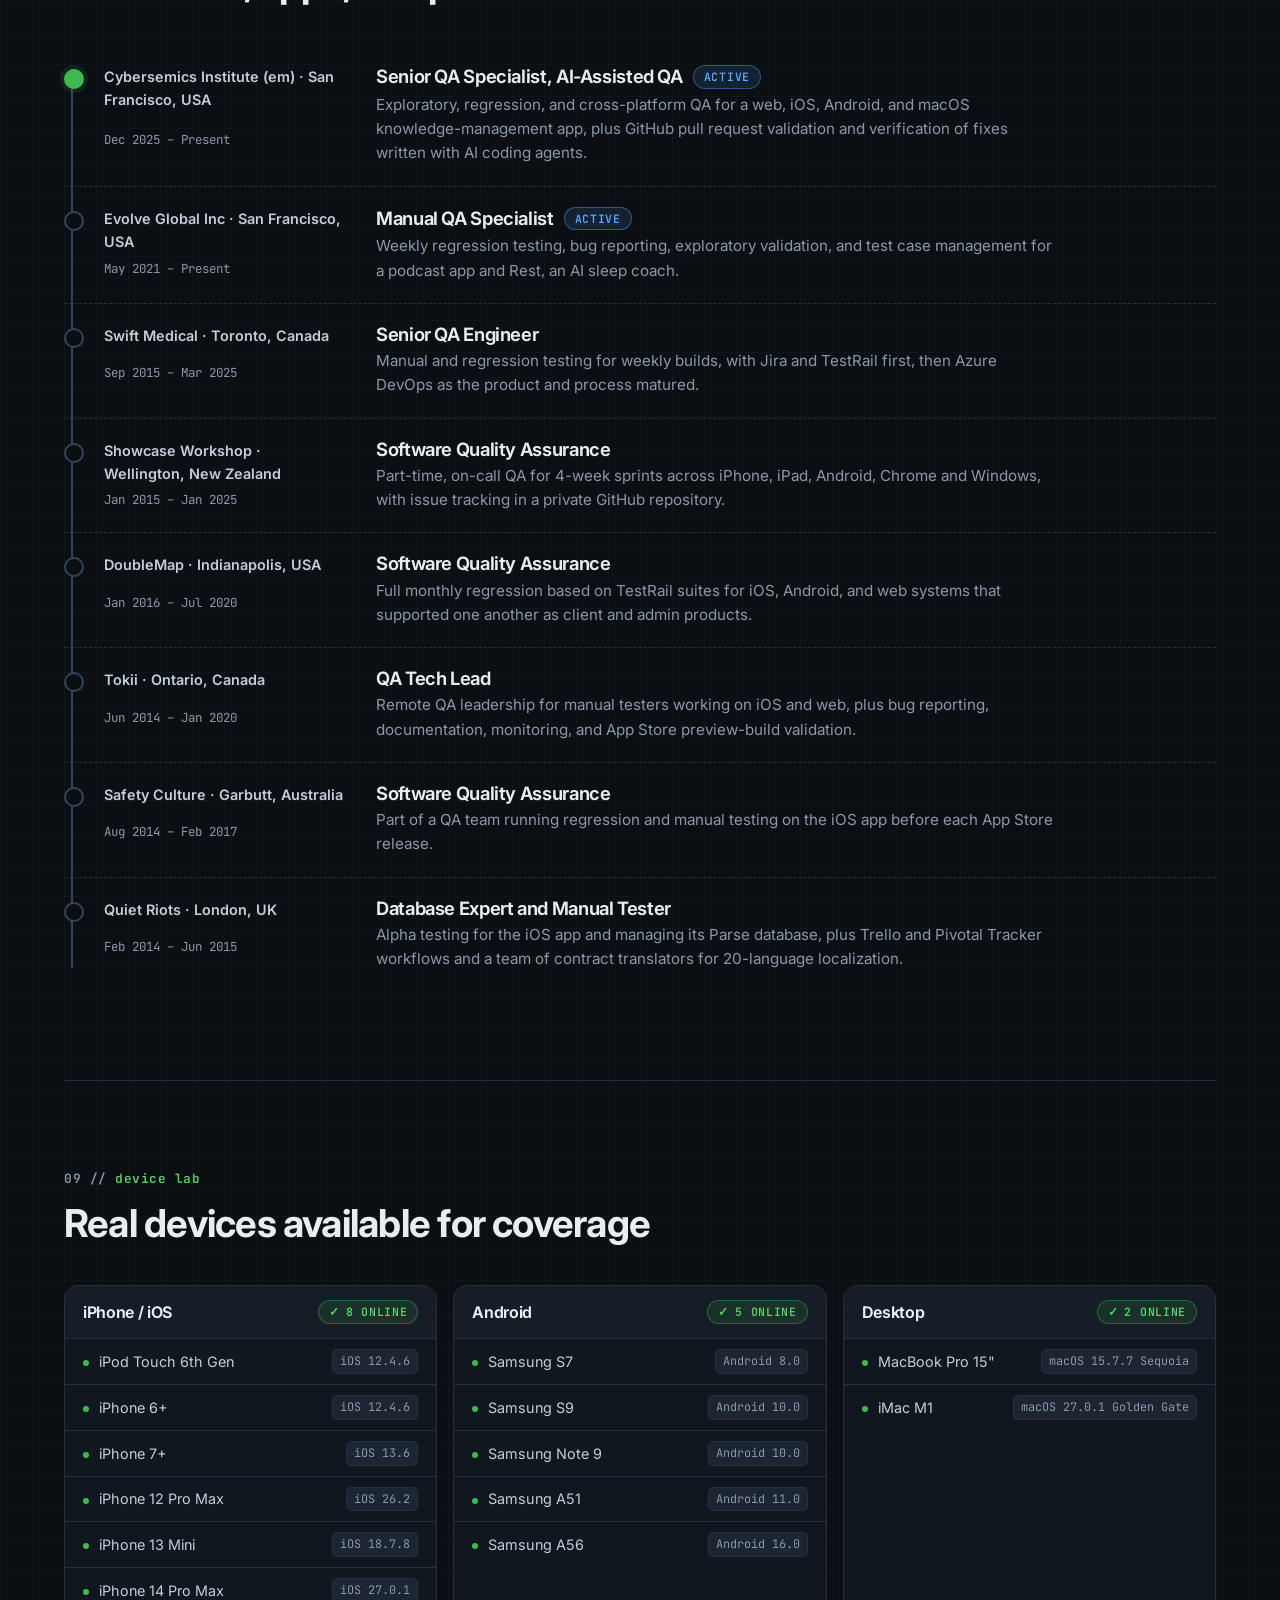
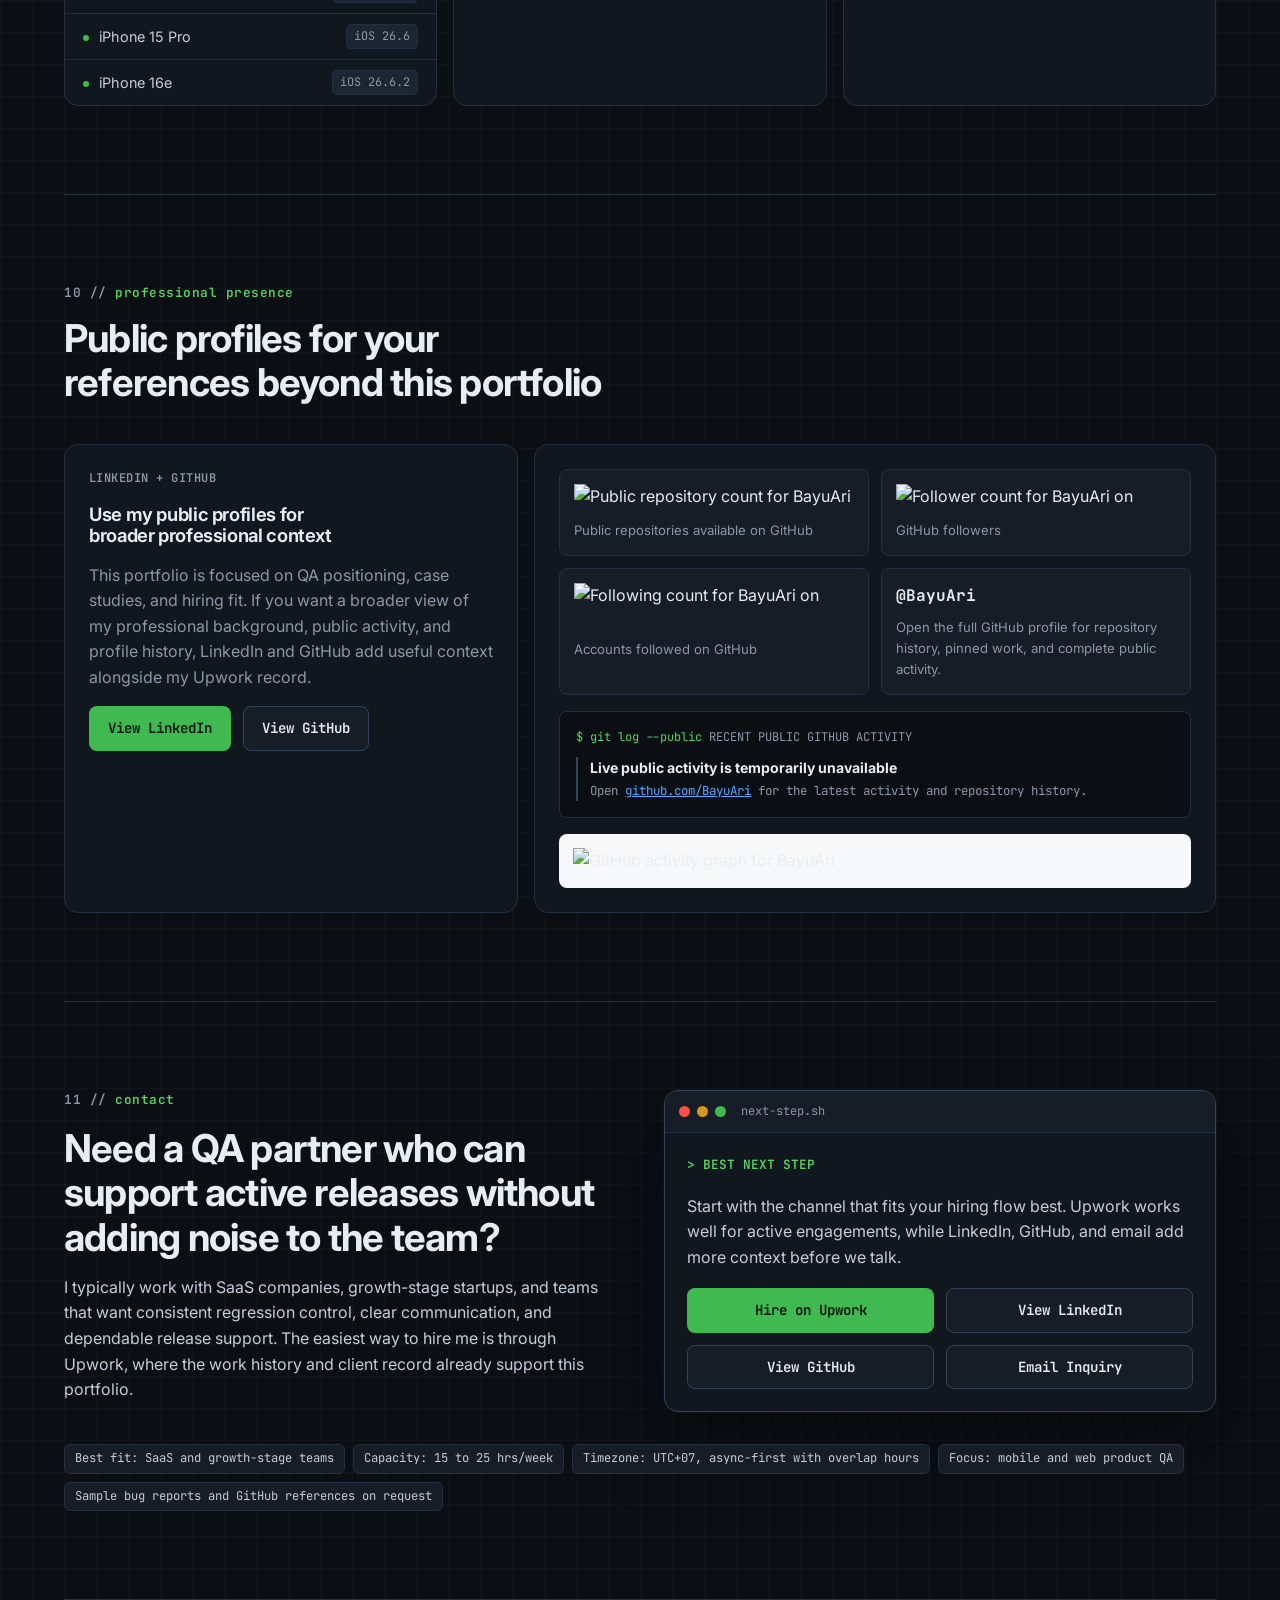
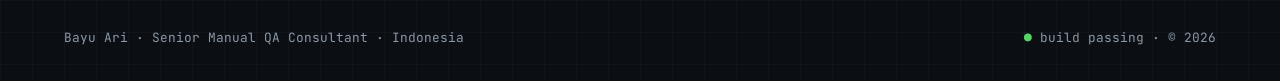
==== commit 27f620a1: "Lead Core Skills with primary expertise and group tools Replace the opening 'what I don't do' line w" ====
--- a/index.html
+++ b/index.html
@@ -511,24 +511,39 @@
       <section class="section reveal">
         <div class="section-heading">
           <p class="eyebrow">Core Skills</p>
-          <h2>The strongest QA skills</h2>
-          <p class="section-copy">
-            My focus is manual and AI-assisted QA. I don't write or maintain automated test suites or API tests.
-          </p>
-        </div>
-        <div class="skill-cloud" aria-label="Skills">
-          <span>Manual Testing</span>
+          <h2>Primary expertise</h2>
+        </div>
+        <div class="expertise-grid">
+          <article class="expertise-item">
+            <h3>Manual and exploratory testing</h3>
+            <p>Test-case runs plus open exploration of new features and edge cases.</p>
+          </article>
+          <article class="expertise-item">
+            <h3>Cross-platform validation</h3>
+            <p>iOS, Android, web, macOS and Windows, on real devices and BrowserStack.</p>
+          </article>
+          <article class="expertise-item">
+            <h3>Release and regression testing</h3>
+            <p>Weekly and sprint regression runs that clear each build before it ships.</p>
+          </article>
+          <article class="expertise-item">
+            <h3>GitHub PR validation</h3>
+            <p>Testing pull requests against the issue before merge, then confirming the fix.</p>
+          </article>
+          <article class="expertise-item">
+            <h3>AI-generated code validation</h3>
+            <p>Verifying changes written with AI coding agents such as Claude and Copilot.</p>
+          </article>
+        </div>
+        <p class="tool-group-label">Supporting skills</p>
+        <div class="skill-cloud" aria-label="Supporting skills">
           <span>End-to-End Testing</span>
-          <span>Regression Testing</span>
-          <span>Exploratory Testing</span>
           <span>Black Box Testing</span>
+          <span>Functional Testing</span>
           <span>Mobile App Testing</span>
           <span>Cross-Device Testing</span>
           <span>WebKit &amp; Safari Testing</span>
-          <span>Functional Testing</span>
           <span>Feature &amp; Release Validation</span>
-          <span>Pull Request Validation</span>
-          <span>AI-Assisted Development Validation</span>
           <span>Bug Investigation &amp; Reproduction</span>
           <span>Bug Tracking &amp; Reports</span>
           <span>Test Case Design</span>
@@ -541,27 +556,48 @@
       <section class="section reveal">
         <div class="section-heading">
           <p class="eyebrow">Tooling</p>
-          <h2>Platforms and tools already used in production work</h2>
-        </div>
-        <div class="tool-grid">
-          <span>GitHub</span>
-          <span>GitHub Copilot</span>
-          <span>Jira</span>
-          <span>Confluence</span>
-          <span>Azure DevOps</span>
-          <span>TestRail</span>
-          <span>Charles Proxy</span>
-          <span>BrowserStack</span>
-          <span>Claude</span>
-          <span>Visual Studio Code</span>
-          <span>Xcode</span>
-          <span>Android Studio</span>
-          <span>Trello</span>
-          <span>Mixpanel</span>
-          <span>Loom</span>
-          <span>Lightshot</span>
-          <span>Miro</span>
-        </div>
+          <h2>Tools and working environment</h2>
+        </div>
+        <div class="tool-groups">
+          <div class="tool-group">
+            <p class="tool-group-label">Code and AI</p>
+            <div class="tool-grid">
+              <span>GitHub</span>
+              <span>Claude</span>
+              <span>GitHub Copilot</span>
+              <span>Visual Studio Code</span>
+            </div>
+          </div>
+          <div class="tool-group">
+            <p class="tool-group-label">Devices and debugging</p>
+            <div class="tool-grid">
+              <span>BrowserStack</span>
+              <span>Charles Proxy</span>
+              <span>Xcode</span>
+              <span>Android Studio</span>
+            </div>
+          </div>
+          <div class="tool-group">
+            <p class="tool-group-label">Tracking and test management</p>
+            <div class="tool-grid">
+              <span>Jira</span>
+              <span>Azure DevOps</span>
+              <span>TestRail</span>
+              <span>Confluence</span>
+              <span>Trello</span>
+            </div>
+          </div>
+          <div class="tool-group">
+            <p class="tool-group-label">Collaboration and reporting</p>
+            <div class="tool-grid">
+              <span>Mixpanel</span>
+              <span>Loom</span>
+              <span>Lightshot</span>
+              <span>Miro</span>
+            </div>
+          </div>
+        </div>
+        <p class="cs-note">Scope: automation framework development and API test automation are not part of my core services.</p>
       </section>
 
       <section id="experience" class="section reveal">
--- a/styles.css
+++ b/styles.css
@@ -802,6 +802,54 @@
 
 /* ---------- Skills & tools ---------- */
 
+.expertise-grid {
+  display: grid;
+  gap: 12px;
+  grid-template-columns: repeat(auto-fit, minmax(min(100%, 200px), 1fr));
+  margin-bottom: 28px;
+}
+
+.expertise-item {
+  background: var(--surface);
+  border: 1px solid var(--line);
+  border-left: 3px solid var(--pass-ink);
+  border-radius: 8px;
+  display: grid;
+  gap: 6px;
+  padding: 16px 18px;
+}
+
+.expertise-item h3 {
+  font-size: 1rem;
+}
+
+.expertise-item p {
+  color: var(--ink-soft);
+  font-size: 0.88rem;
+}
+
+.tool-groups {
+  display: grid;
+  gap: 22px 32px;
+  grid-template-columns: repeat(2, minmax(0, 1fr));
+}
+
+.tool-group-label {
+  color: var(--muted);
+  font-family: var(--mono);
+  font-size: 0.78rem;
+  letter-spacing: 0.04em;
+  margin-bottom: 10px;
+  text-transform: uppercase;
+}
+
+@media (max-width: 720px) {
+  .tool-groups {
+    grid-template-columns: minmax(0, 1fr);
+  }
+}
+
+
 .skill-cloud,
 .tool-grid {
   display: flex;
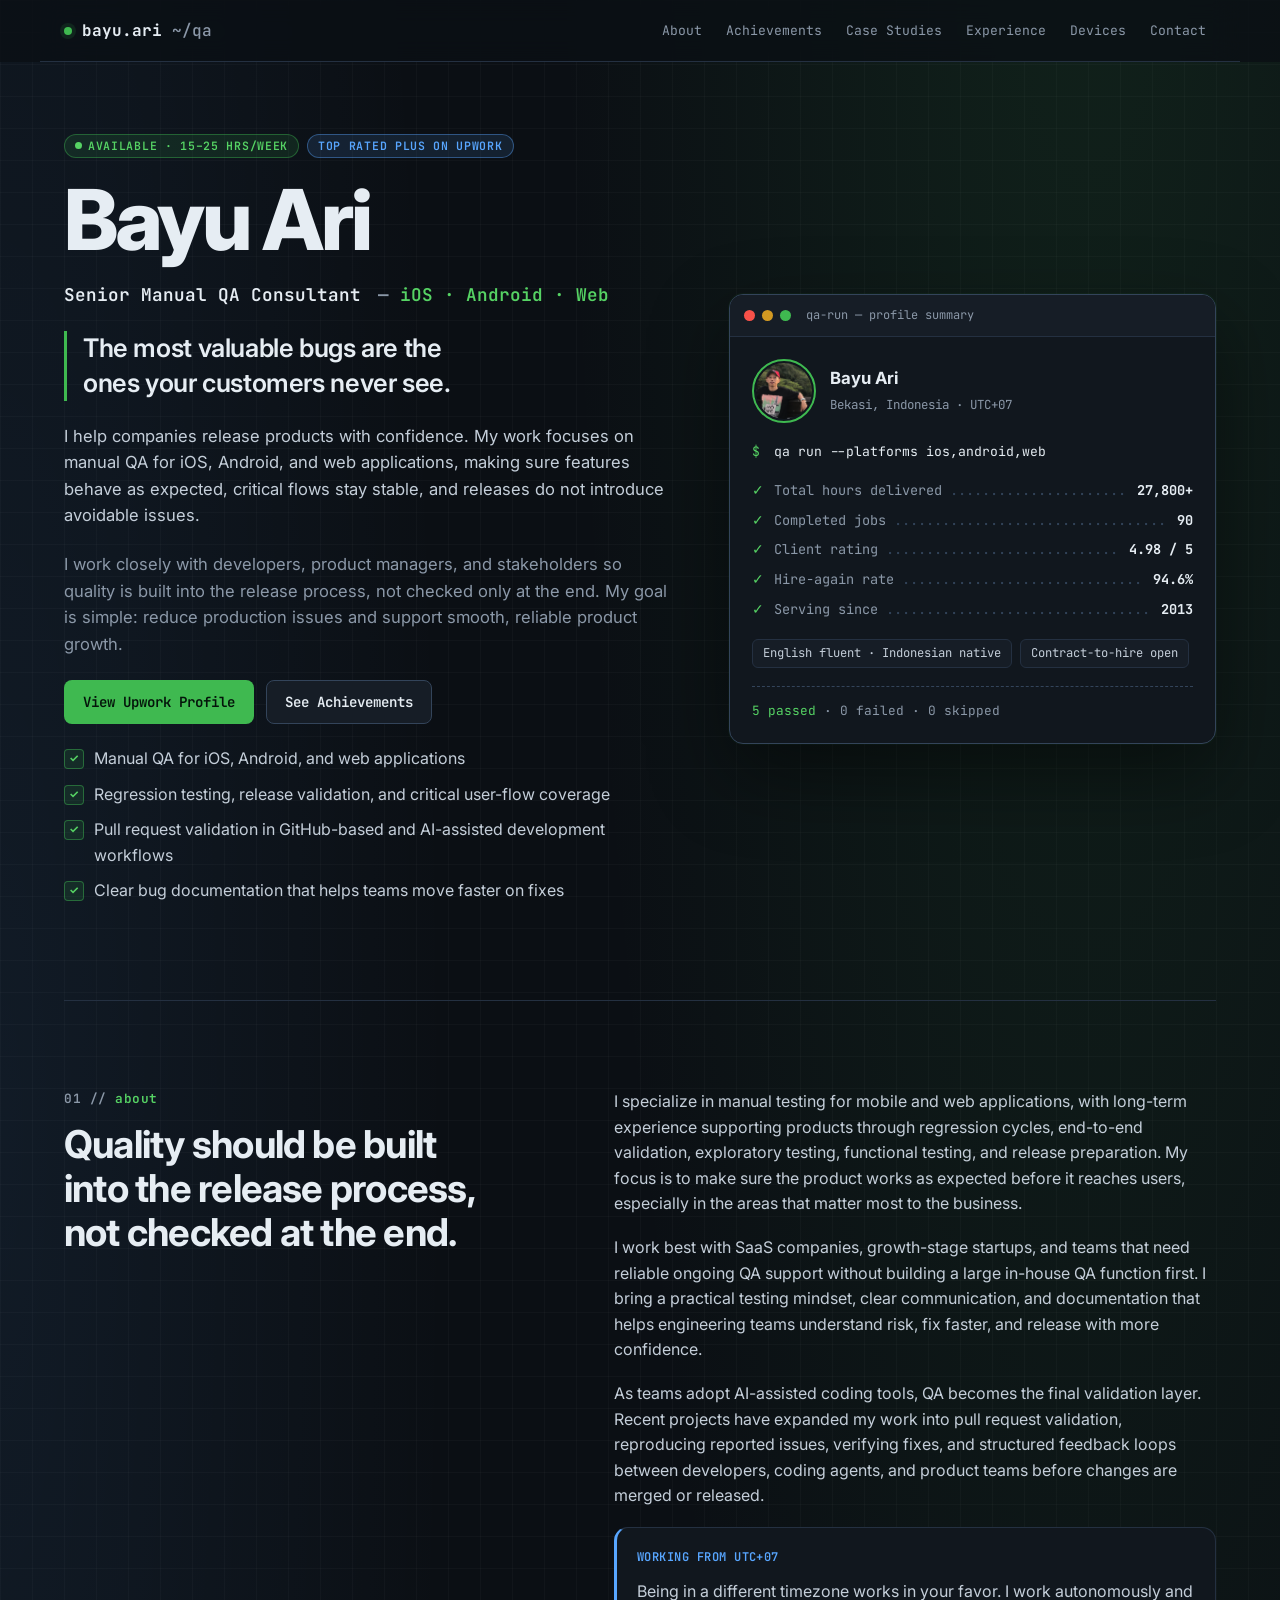
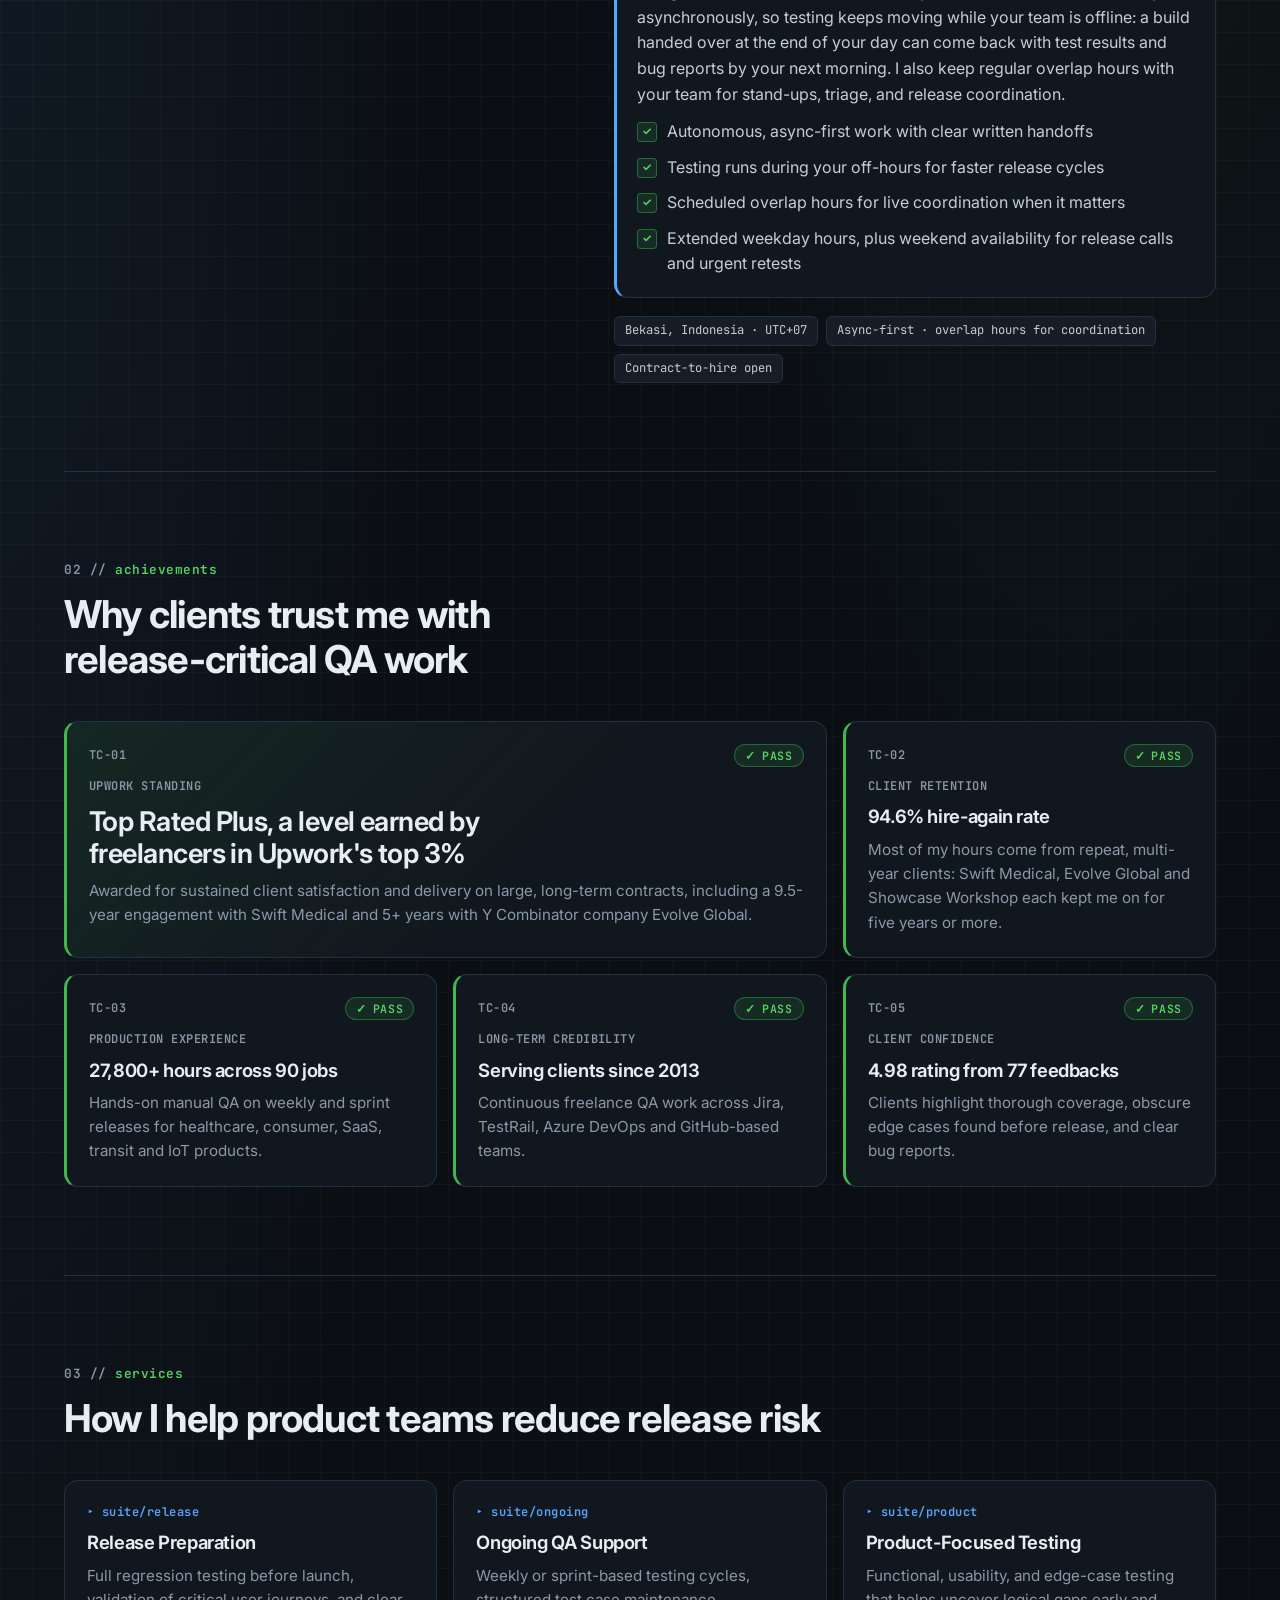
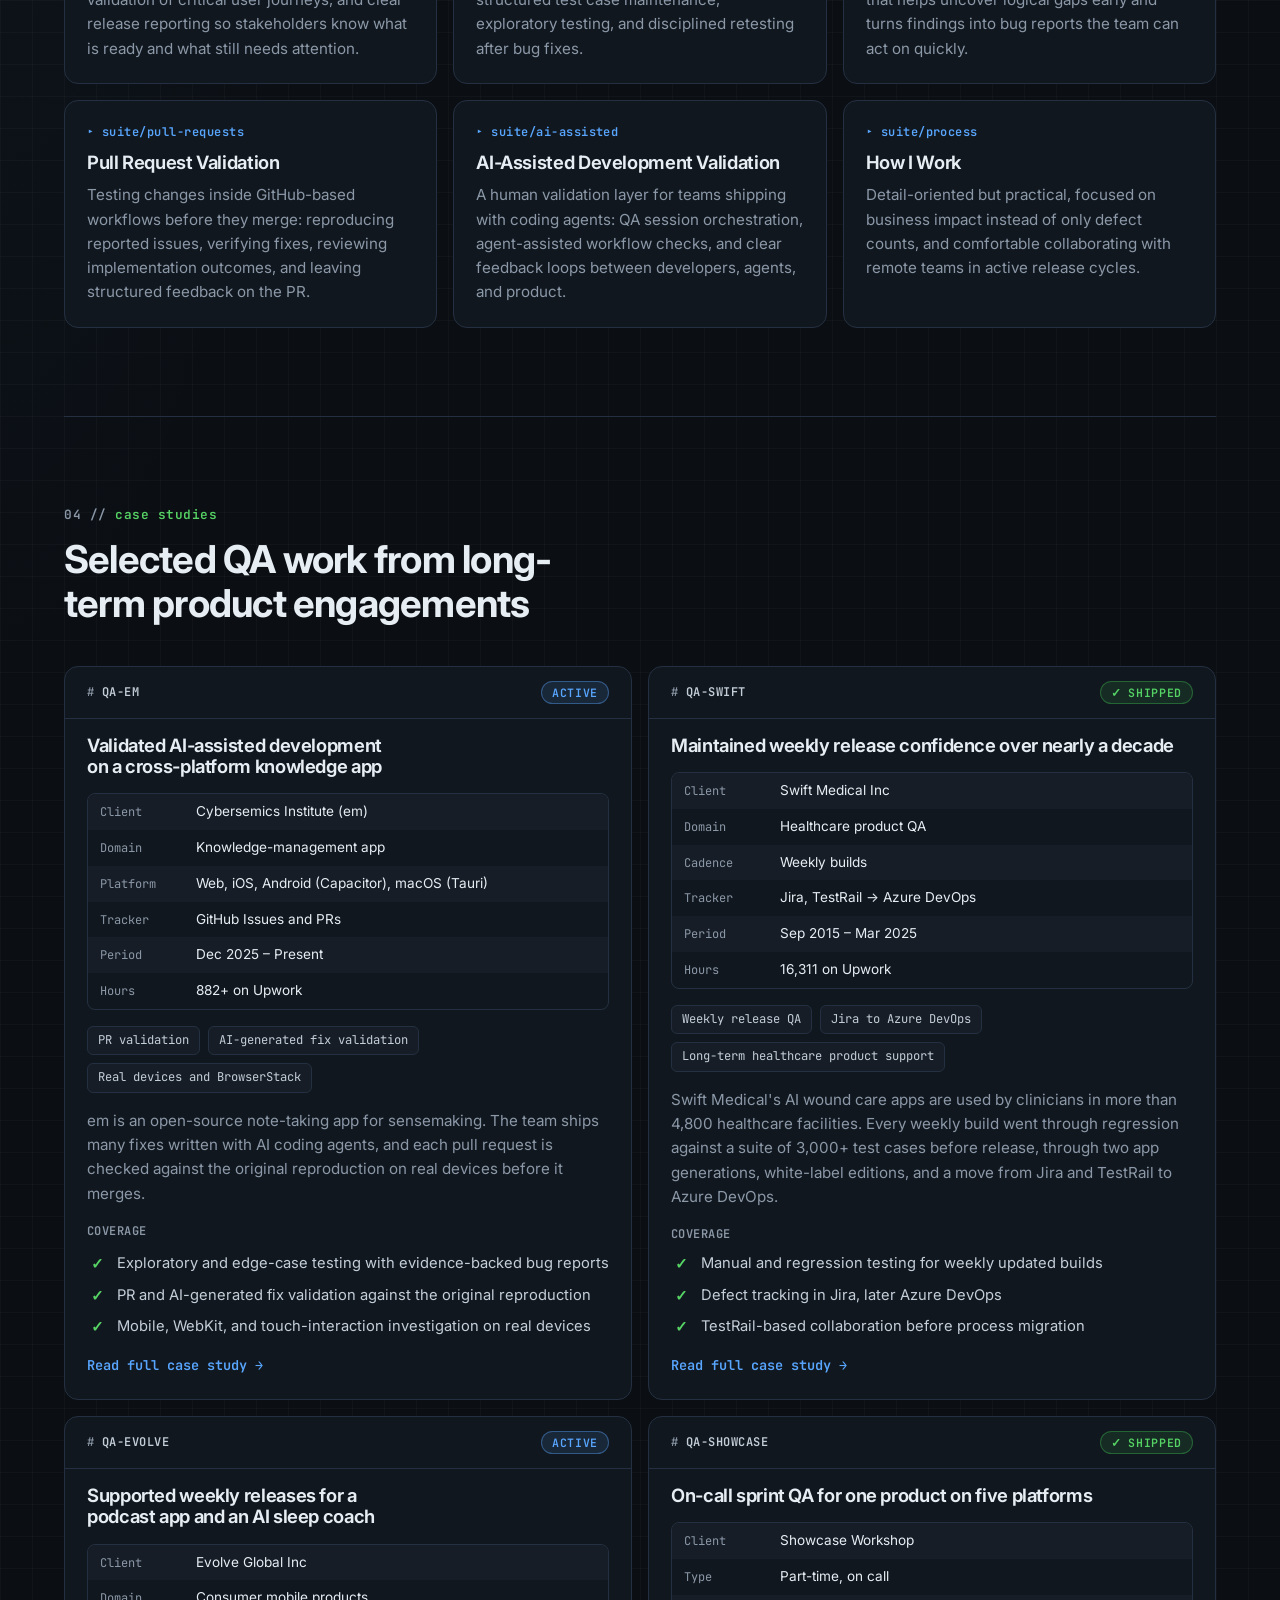
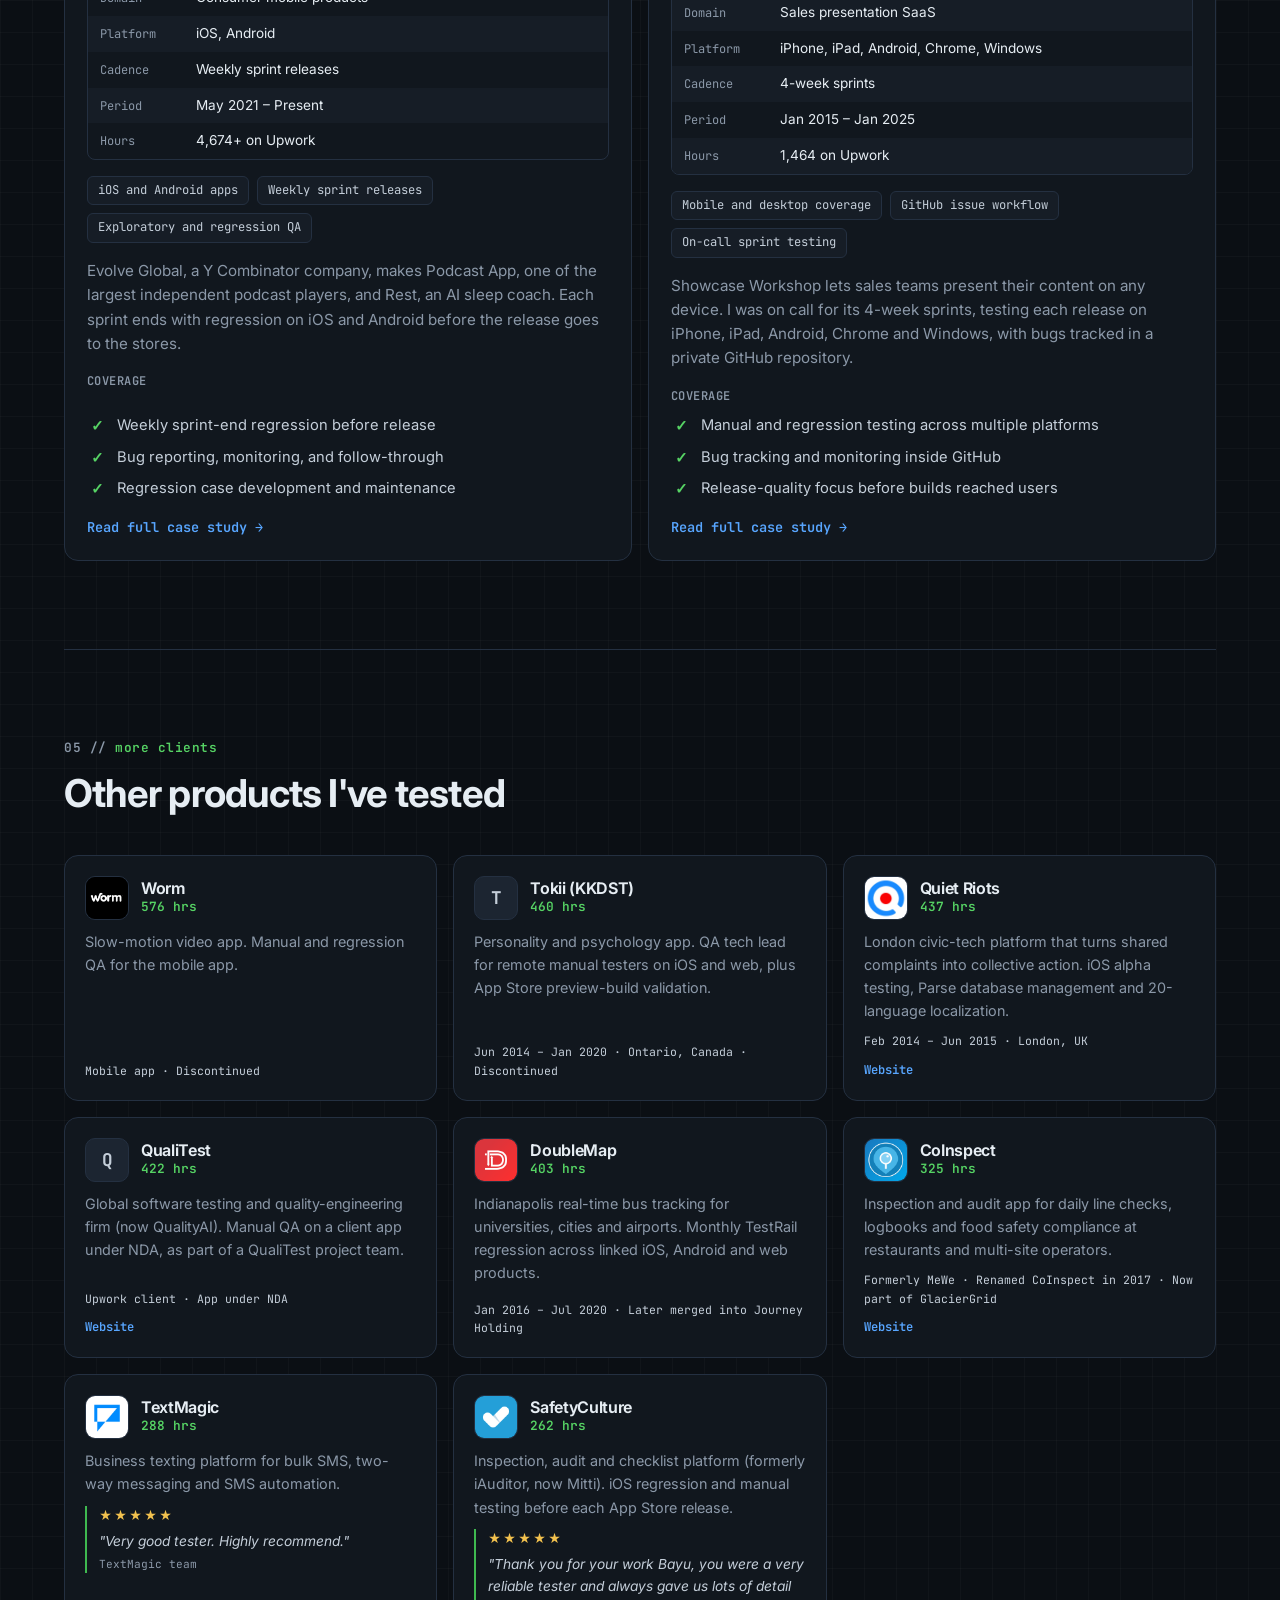
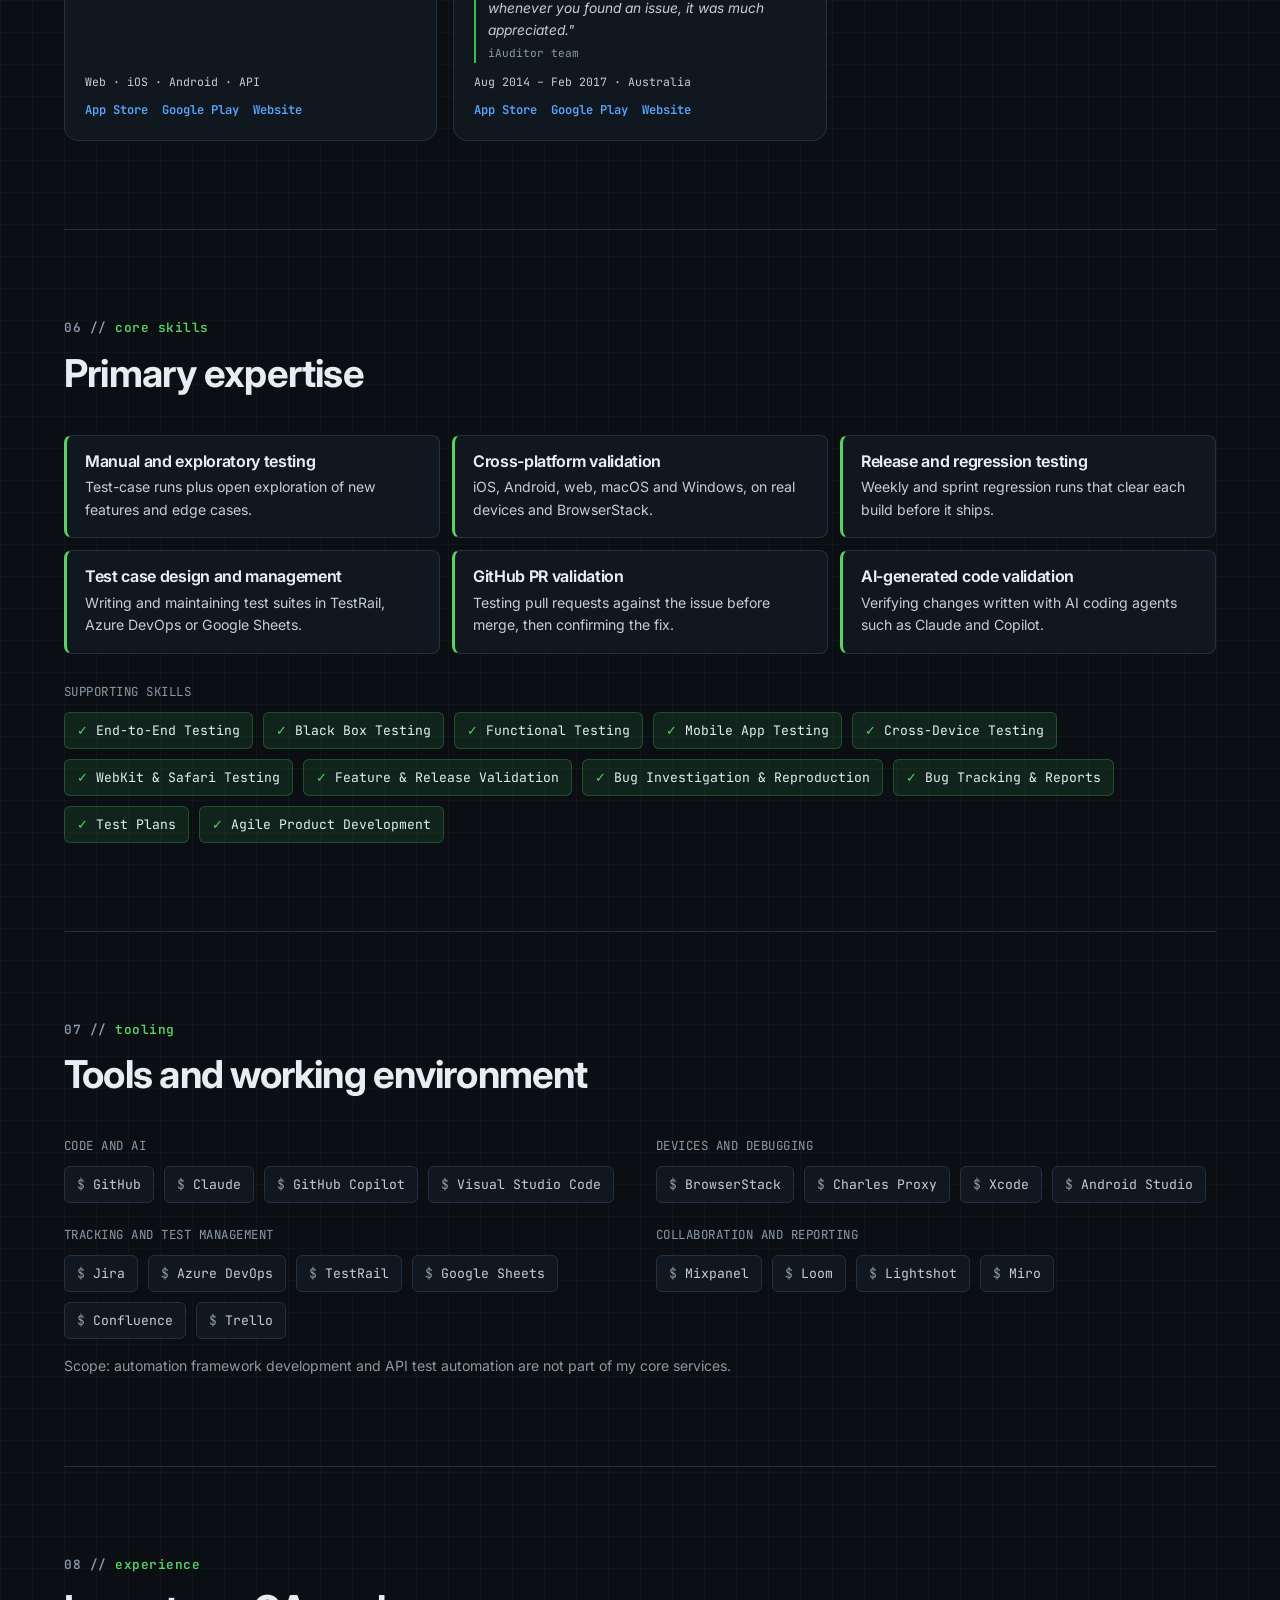
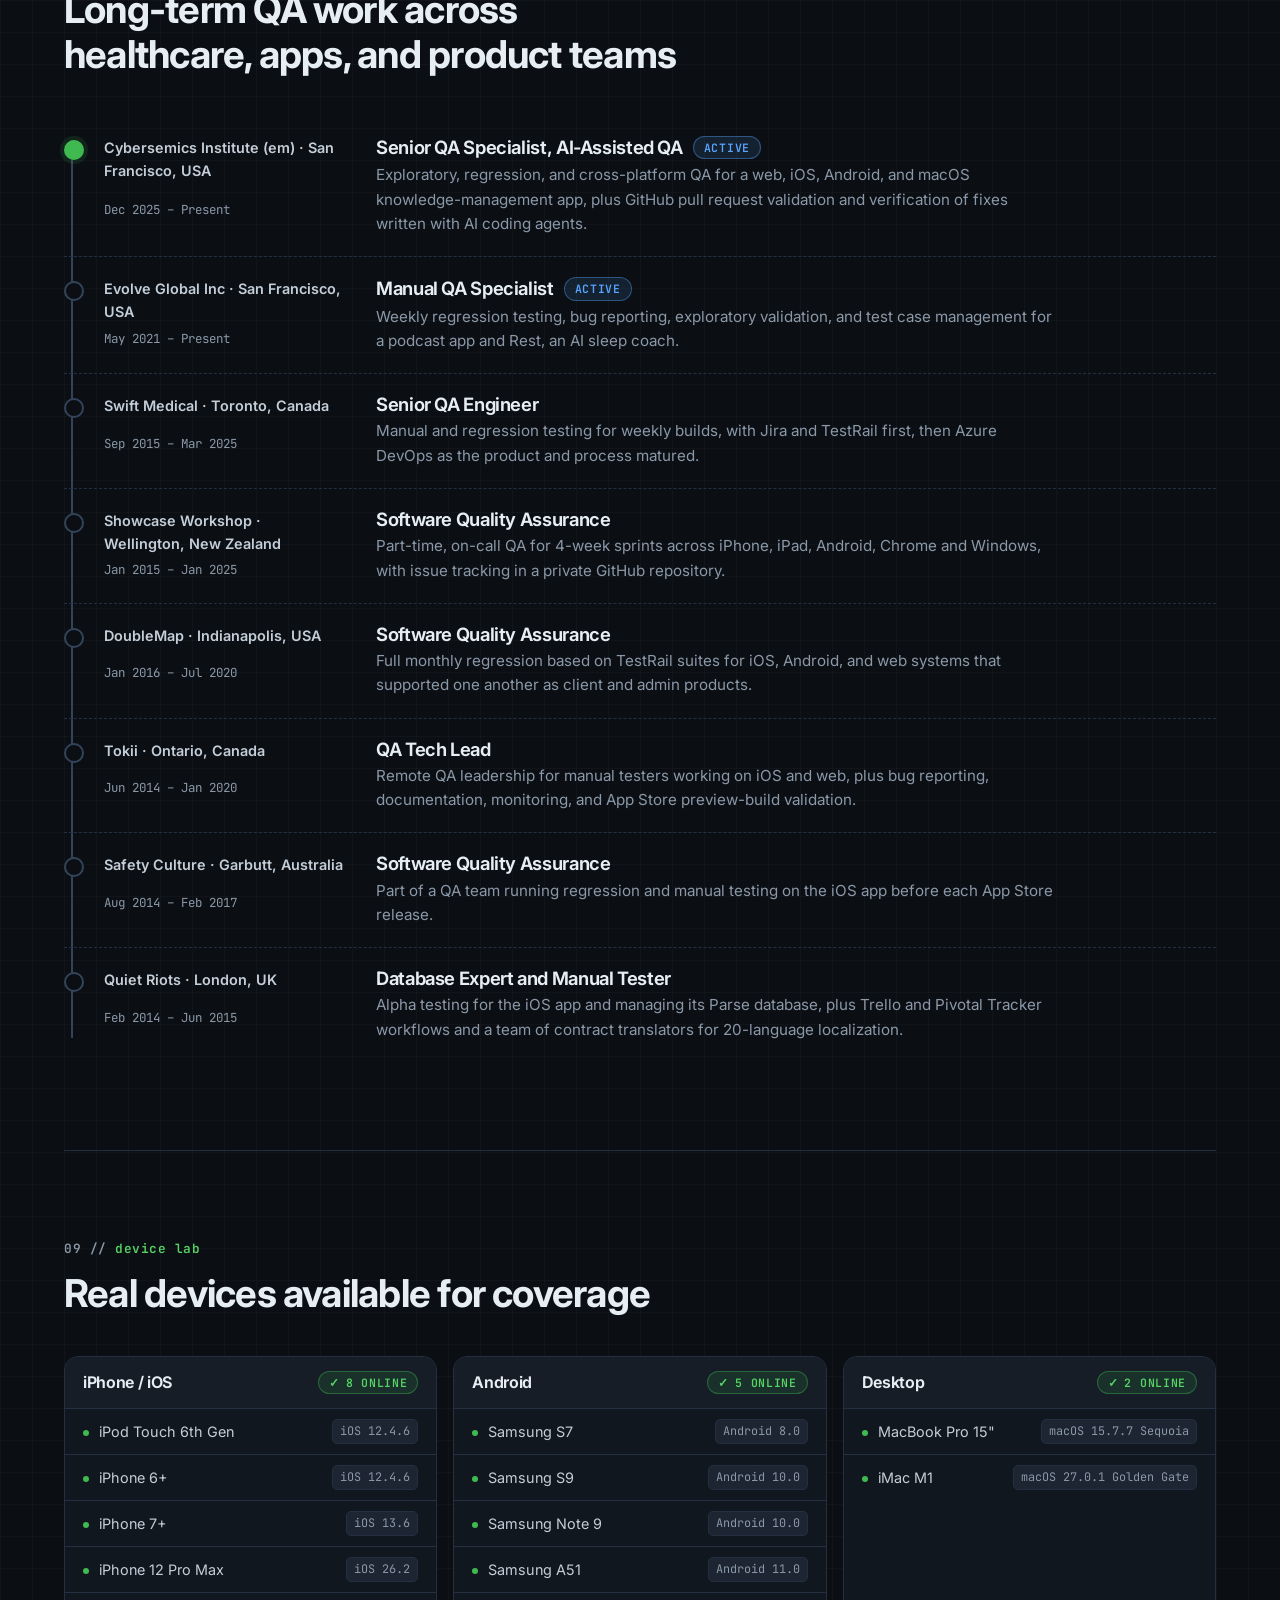
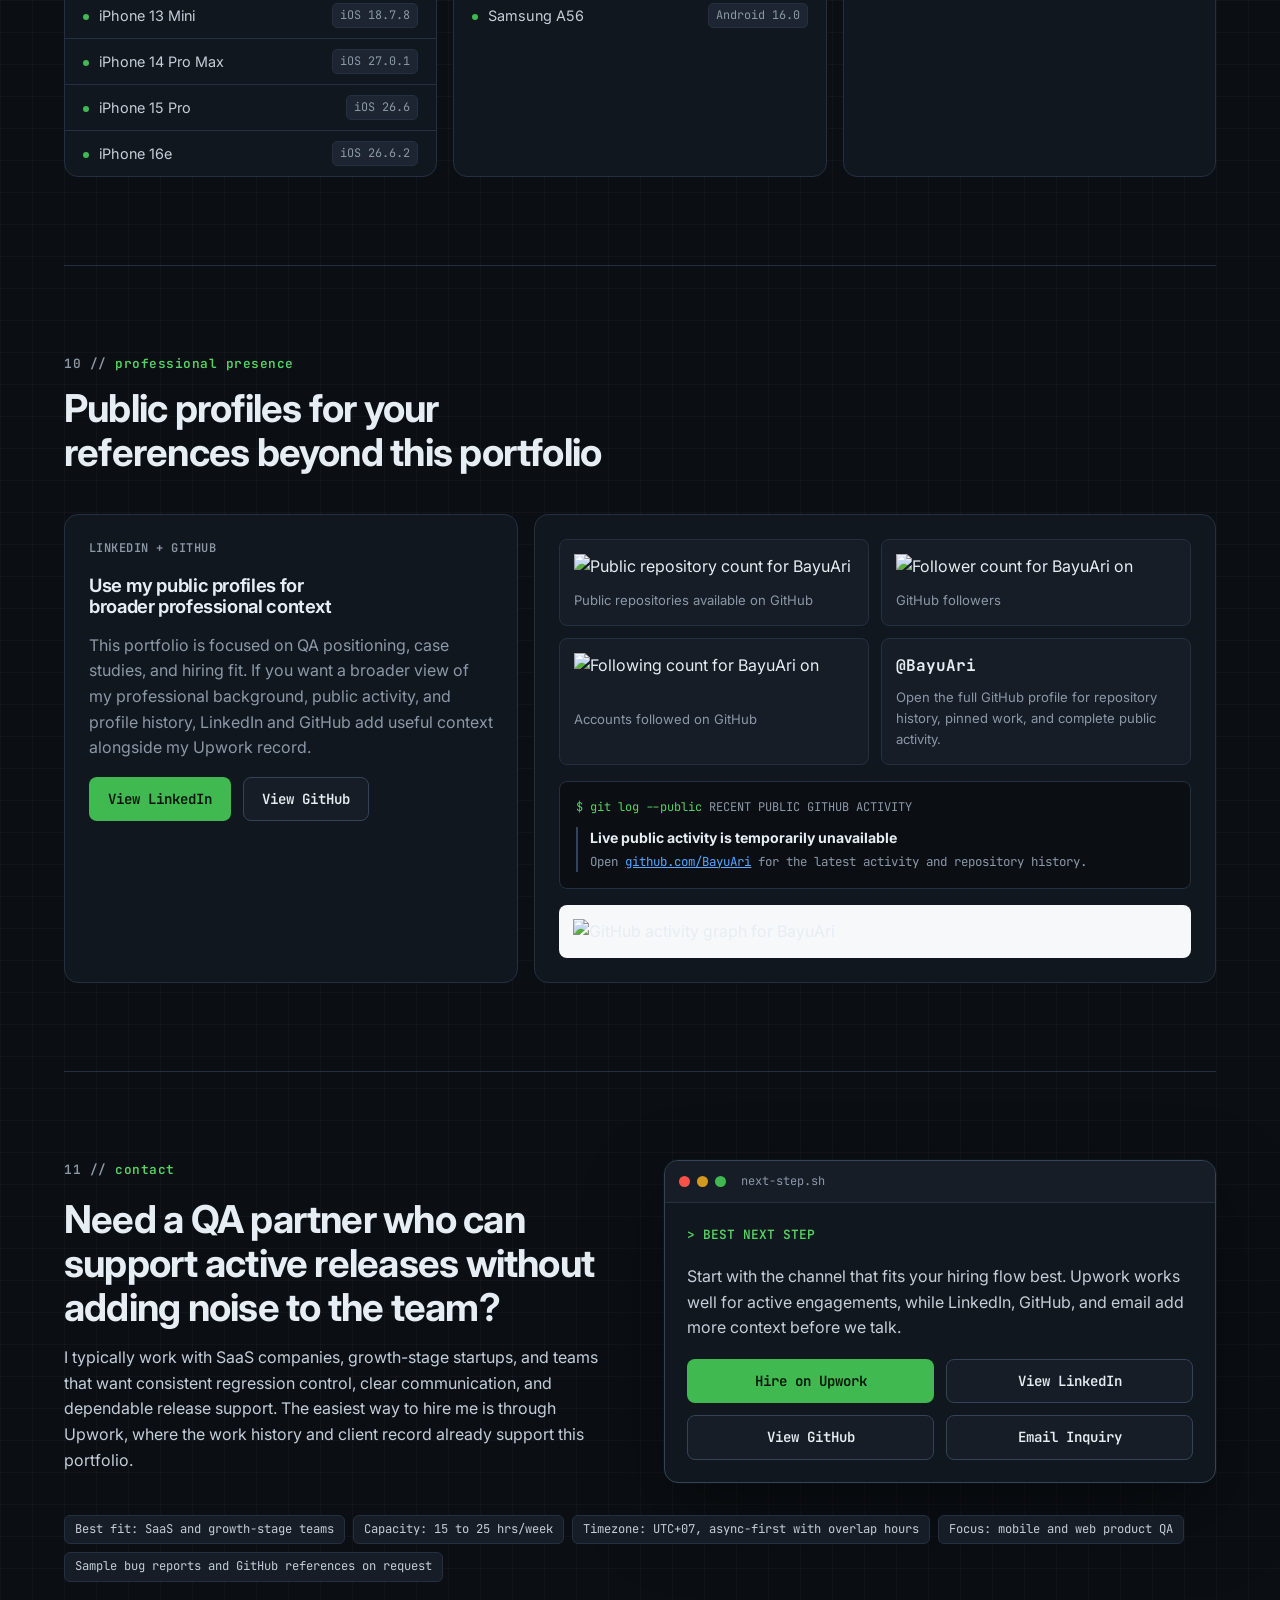
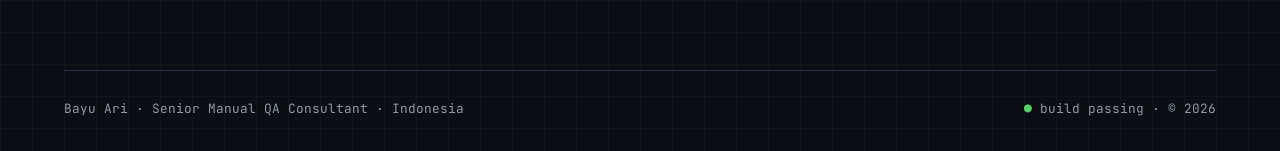
==== commit 2d9f71f1: "Add test case design and management to primary expertise Co-Authored-By: Claude Opus 5.5 <noreply@an" ====
--- a/index.html
+++ b/index.html
@@ -527,6 +527,10 @@
             <p>Weekly and sprint regression runs that clear each build before it ships.</p>
           </article>
           <article class="expertise-item">
+            <h3>Test case design and management</h3>
+            <p>Writing and maintaining test suites in TestRail, Azure DevOps or Google Sheets.</p>
+          </article>
+          <article class="expertise-item">
             <h3>GitHub PR validation</h3>
             <p>Testing pull requests against the issue before merge, then confirming the fix.</p>
           </article>
@@ -546,9 +550,7 @@
           <span>Feature &amp; Release Validation</span>
           <span>Bug Investigation &amp; Reproduction</span>
           <span>Bug Tracking &amp; Reports</span>
-          <span>Test Case Design</span>
           <span>Test Plans</span>
-          <span>Test Management</span>
           <span>Agile Product Development</span>
         </div>
       </section>
@@ -583,6 +585,7 @@
               <span>Jira</span>
               <span>Azure DevOps</span>
               <span>TestRail</span>
+              <span>Google Sheets</span>
               <span>Confluence</span>
               <span>Trello</span>
             </div>
--- a/styles.css
+++ b/styles.css
@@ -805,7 +805,7 @@
 .expertise-grid {
   display: grid;
   gap: 12px;
-  grid-template-columns: repeat(auto-fit, minmax(min(100%, 200px), 1fr));
+  grid-template-columns: repeat(3, minmax(0, 1fr));
   margin-bottom: 28px;
 }
 
@@ -843,7 +843,14 @@
   text-transform: uppercase;
 }
 
+@media (max-width: 1024px) {
+  .expertise-grid {
+    grid-template-columns: repeat(2, minmax(0, 1fr));
+  }
+}
+
 @media (max-width: 720px) {
+  .expertise-grid,
   .tool-groups {
     grid-template-columns: minmax(0, 1fr);
   }
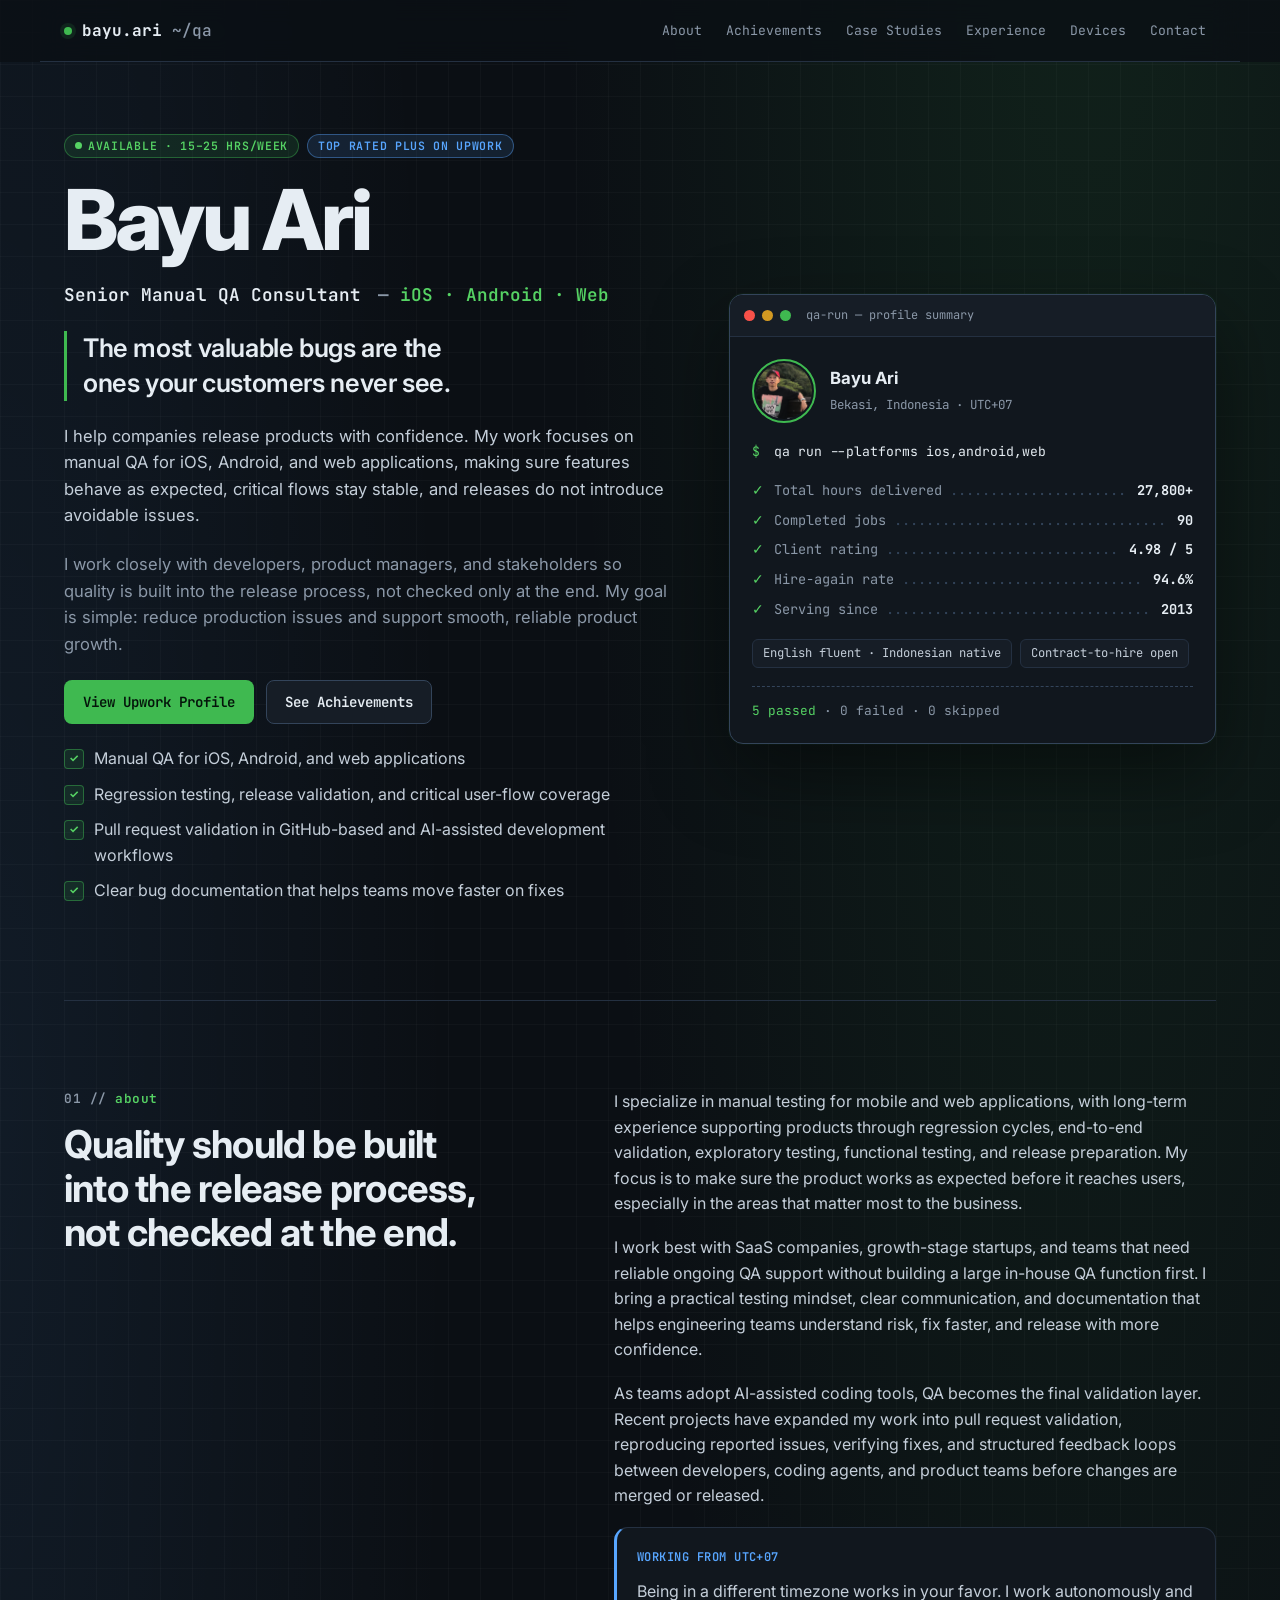
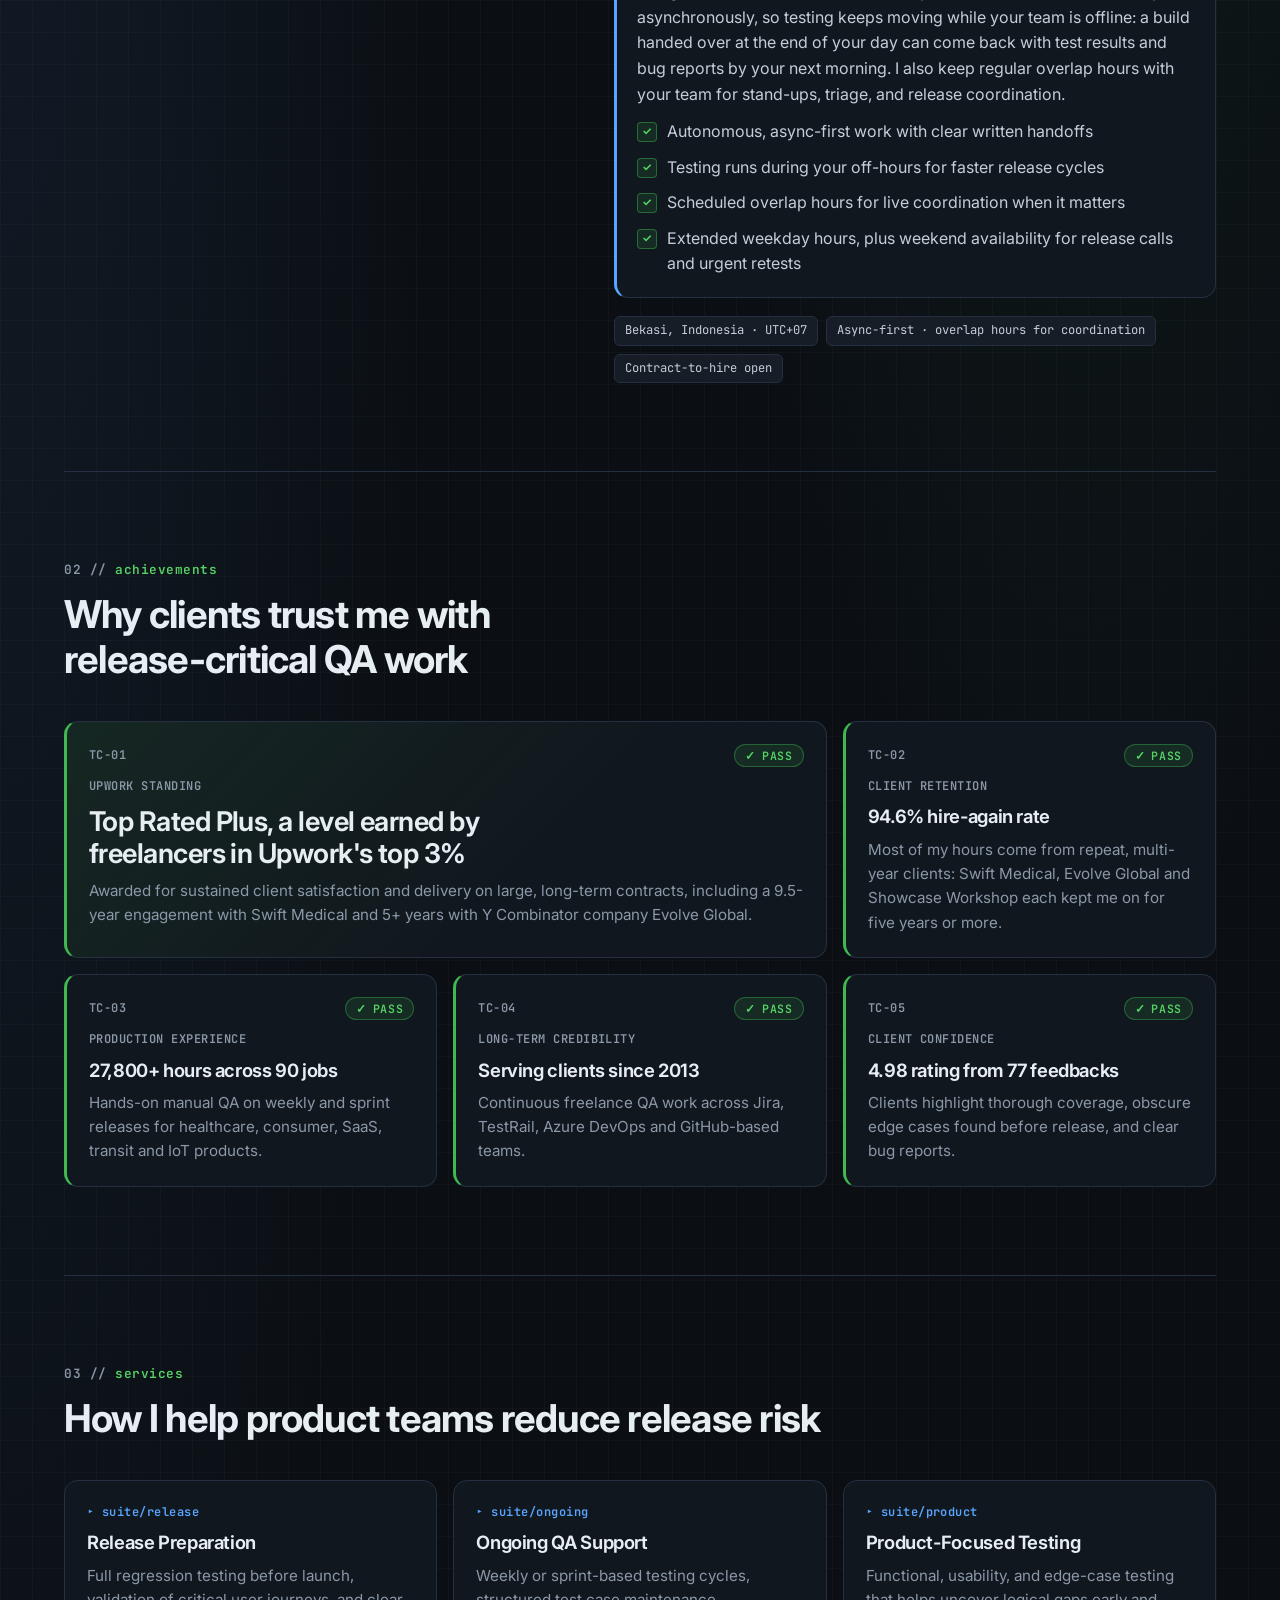
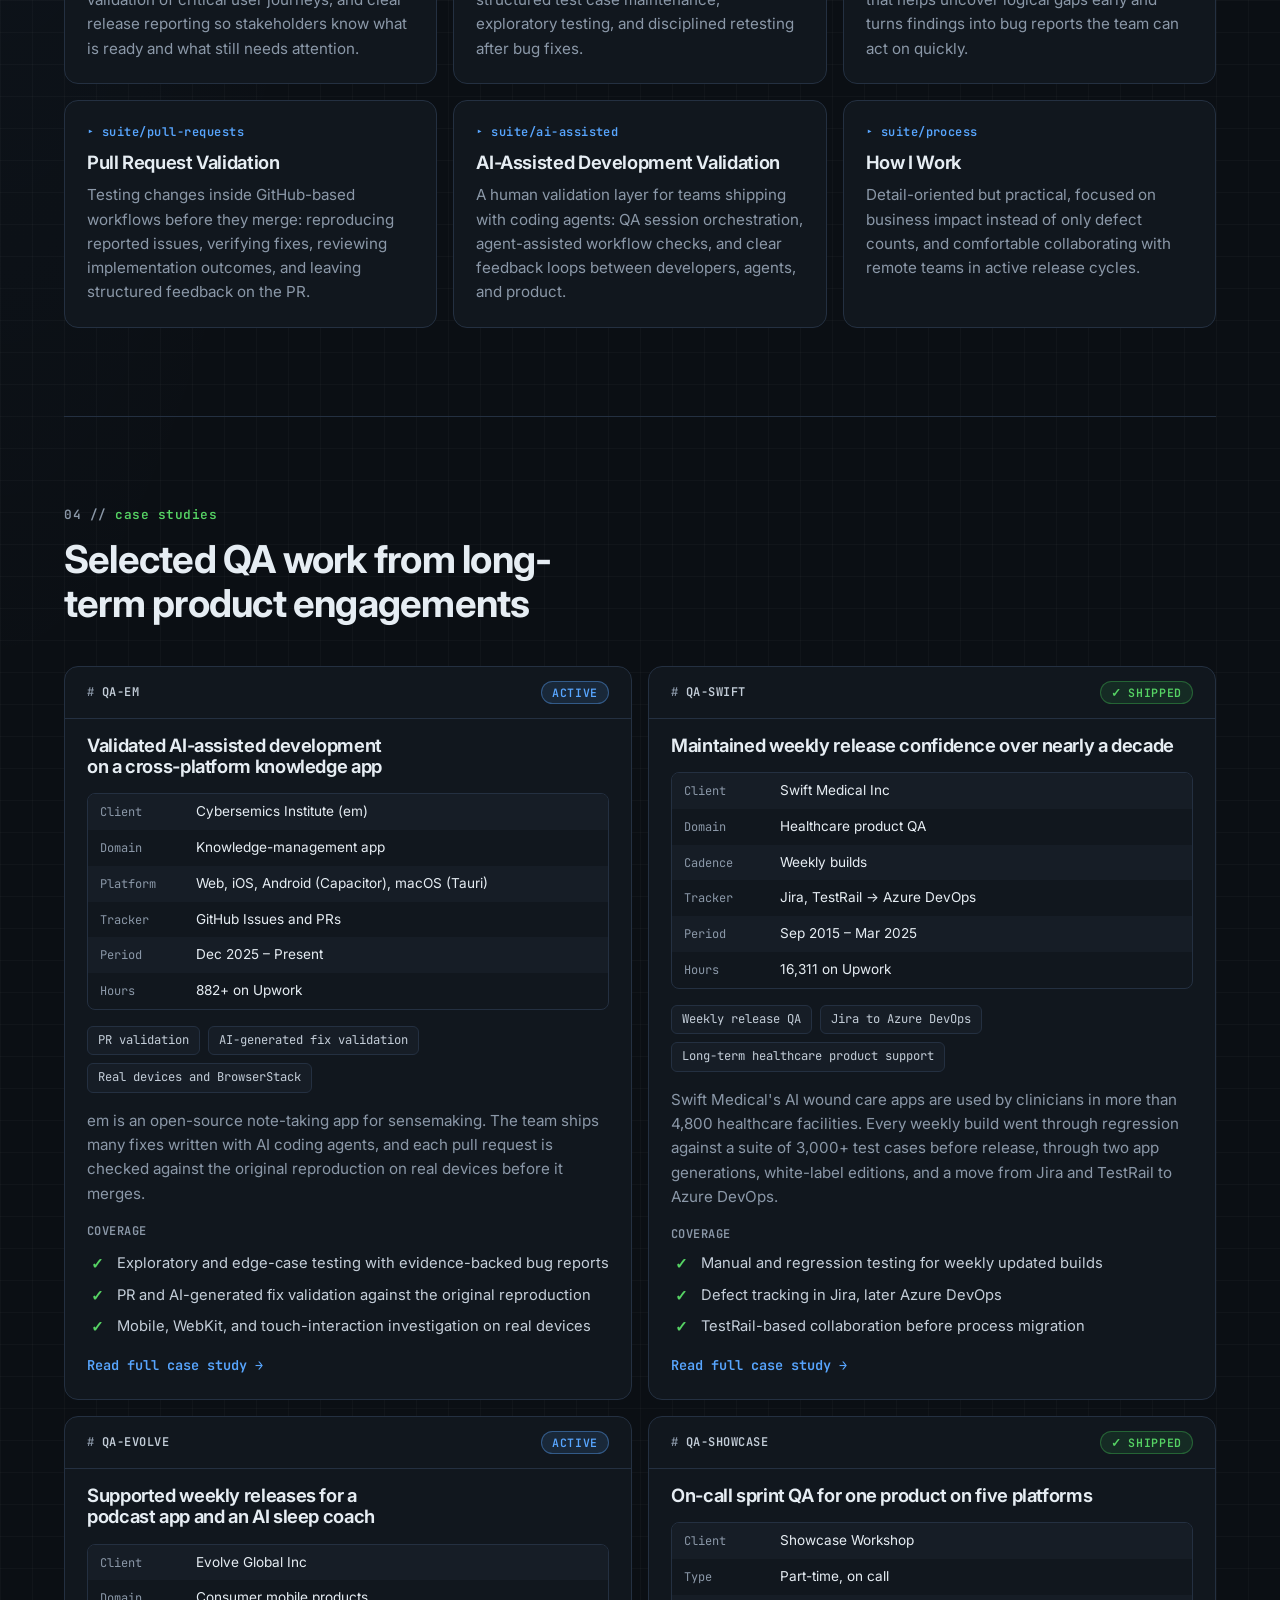
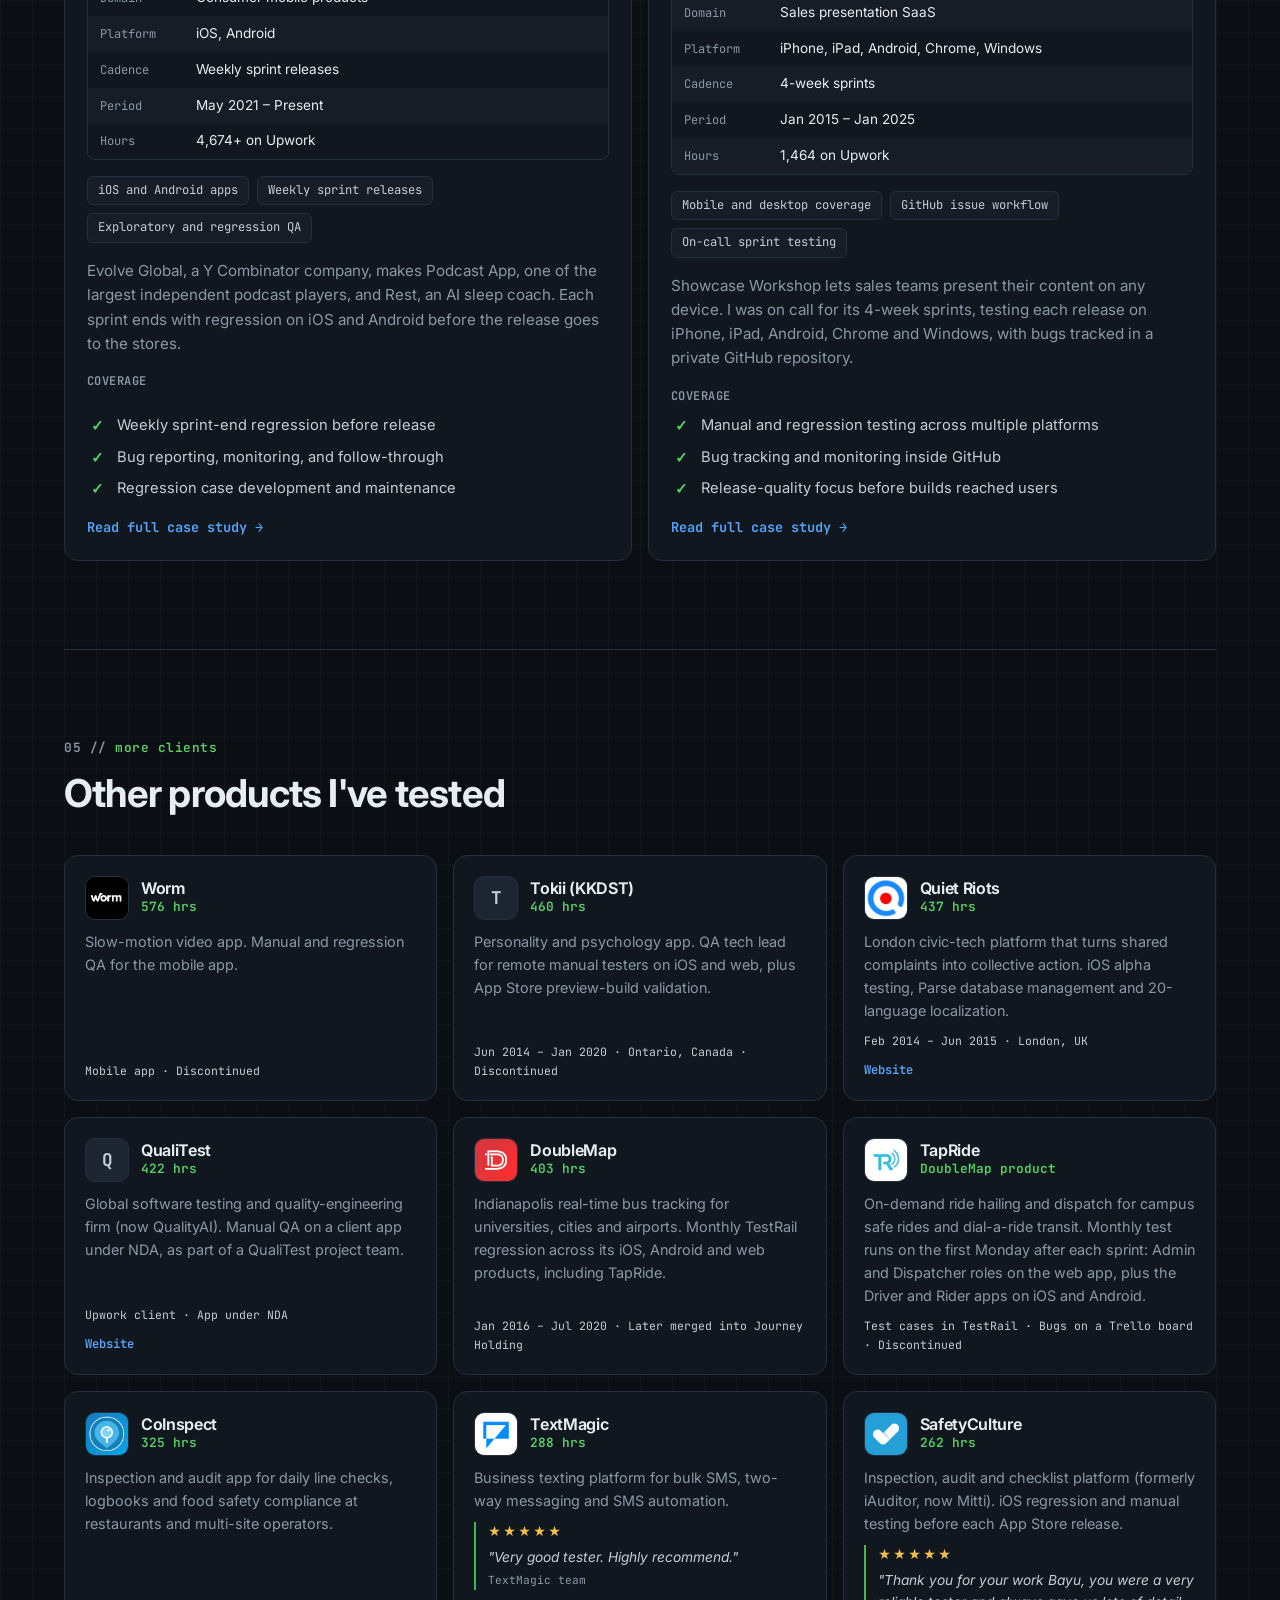
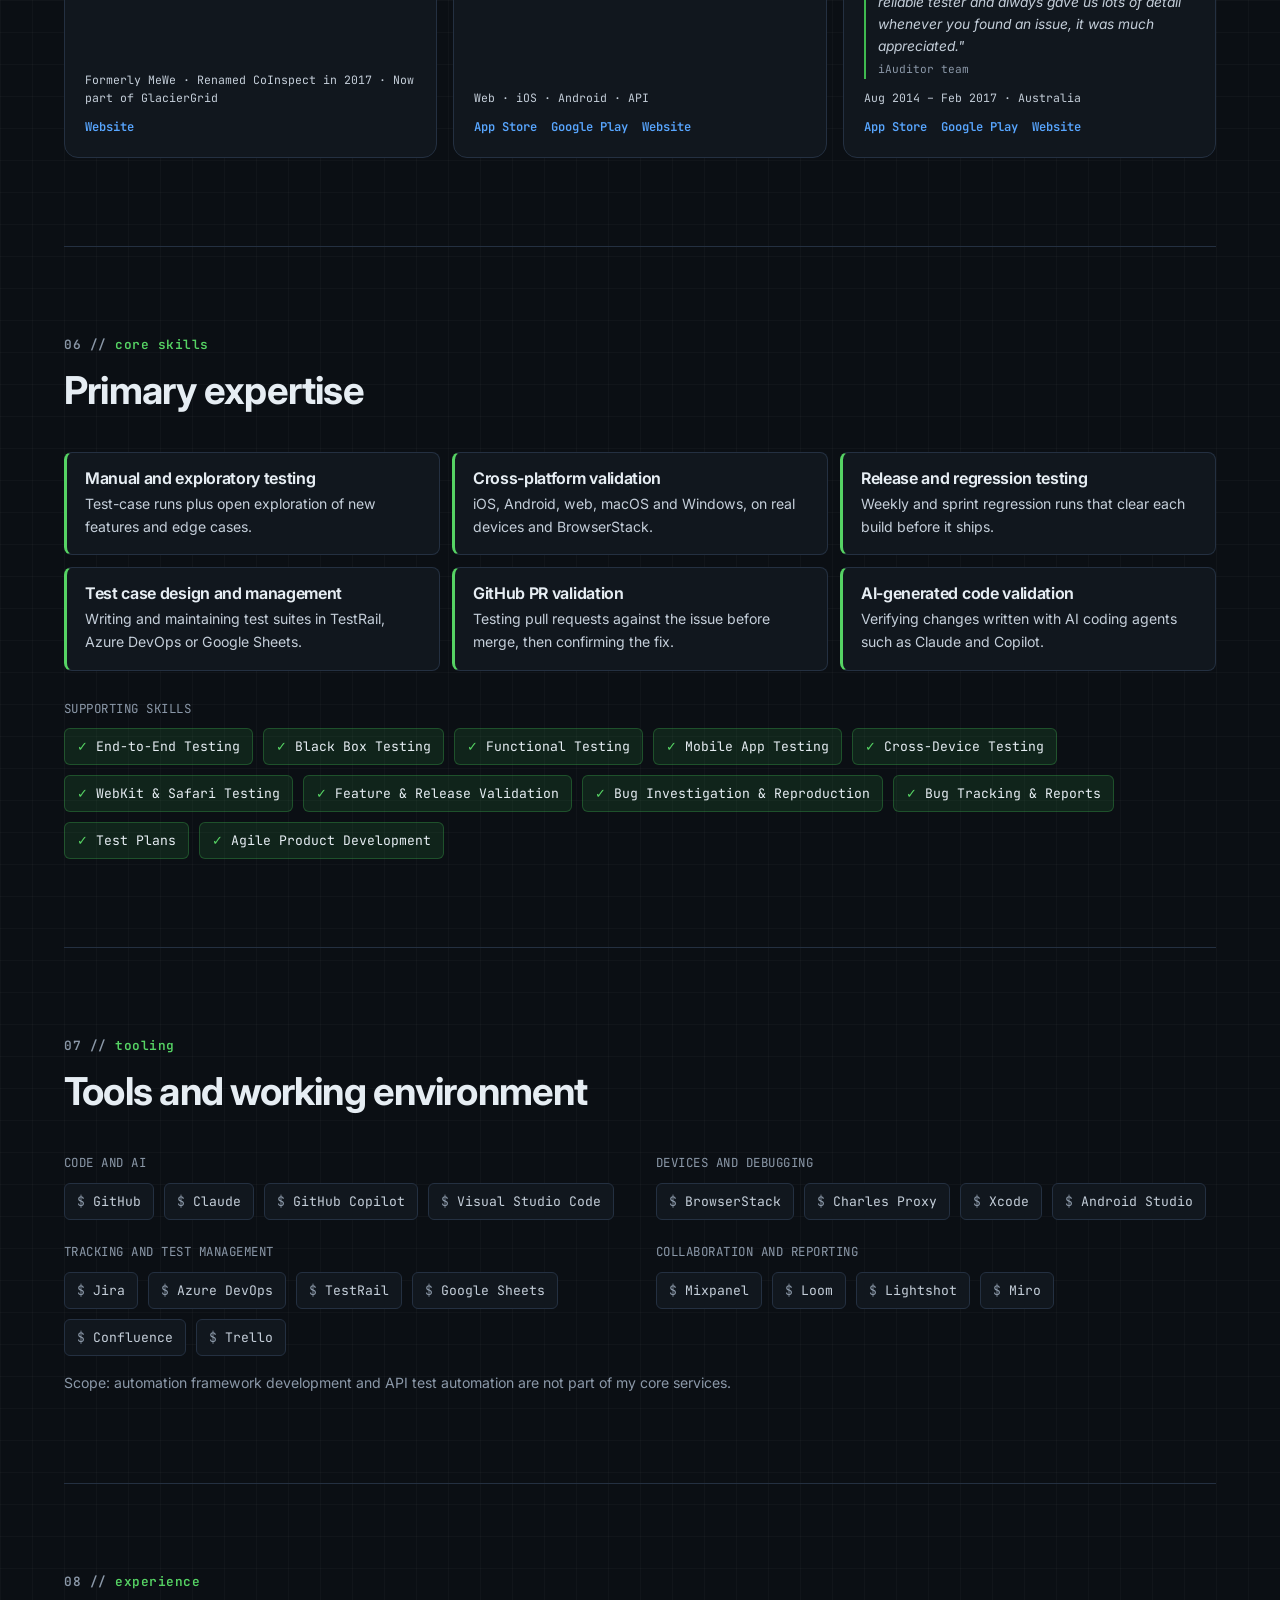
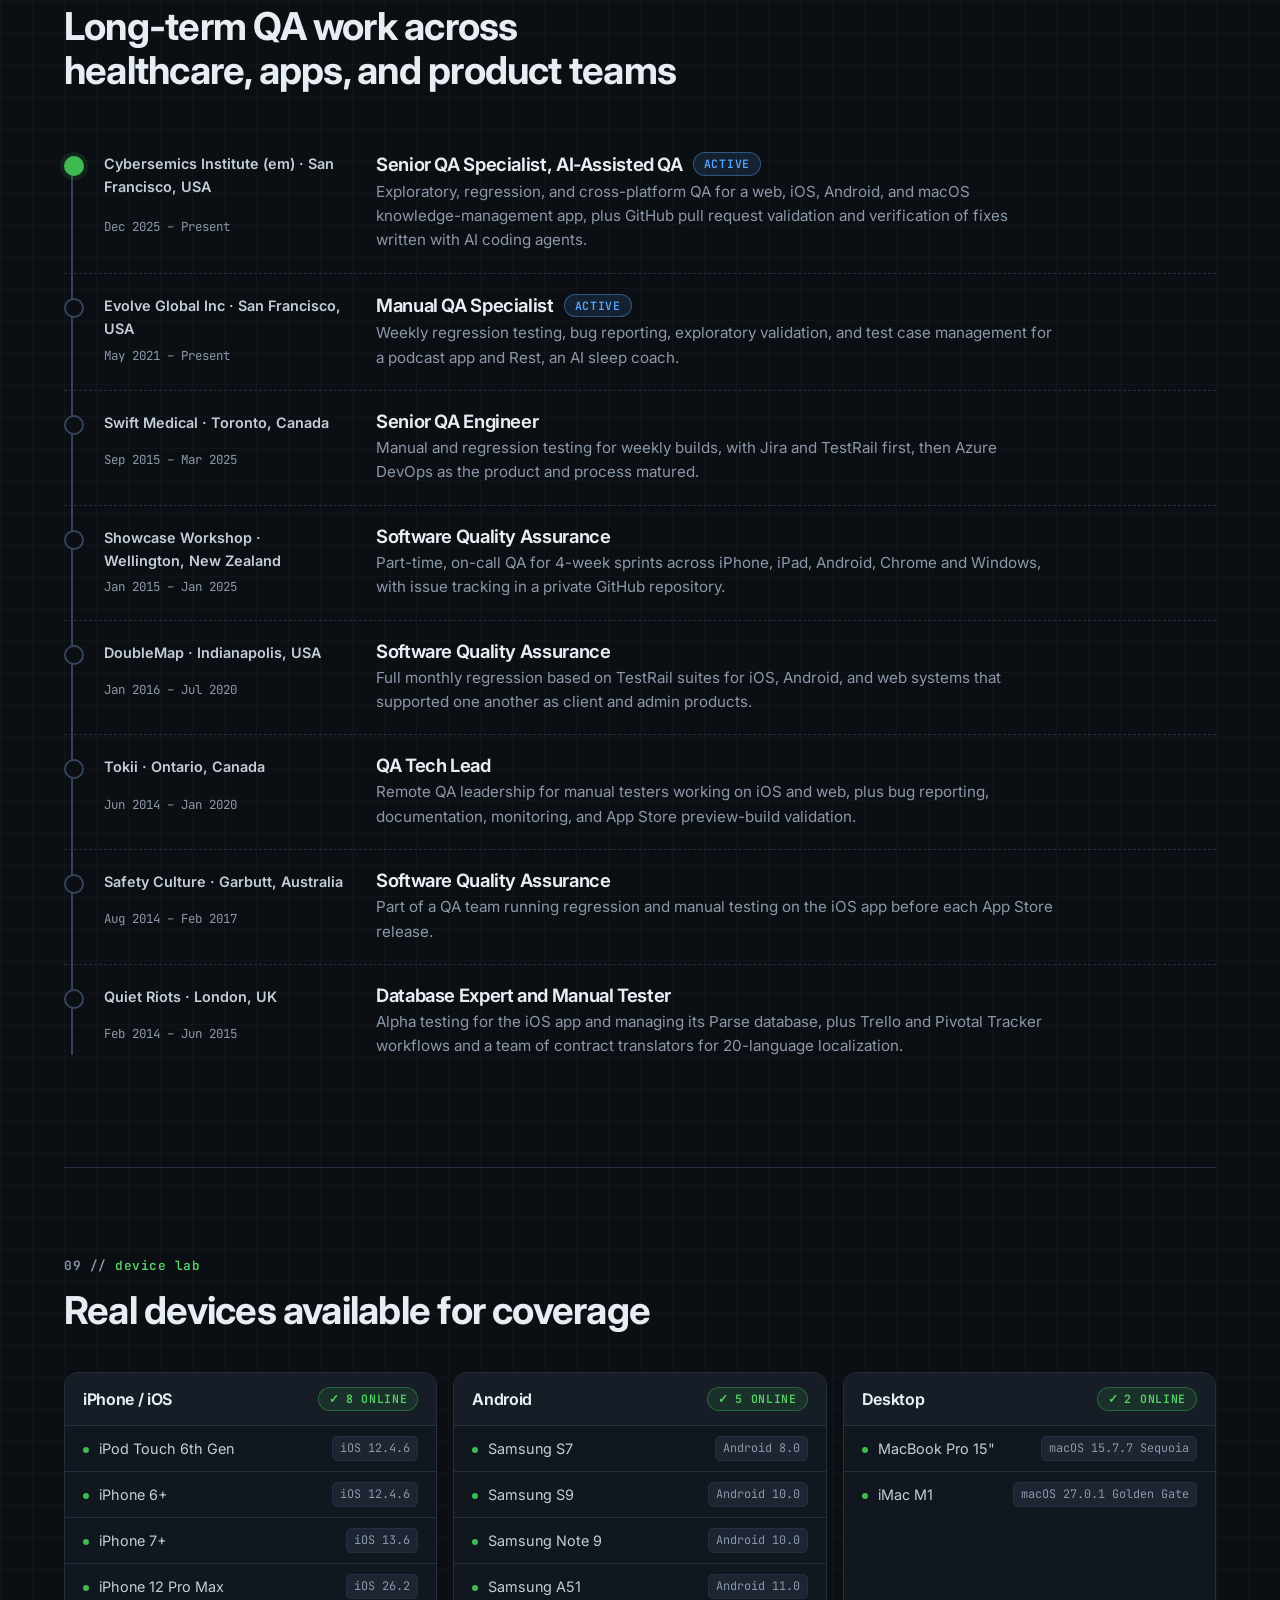
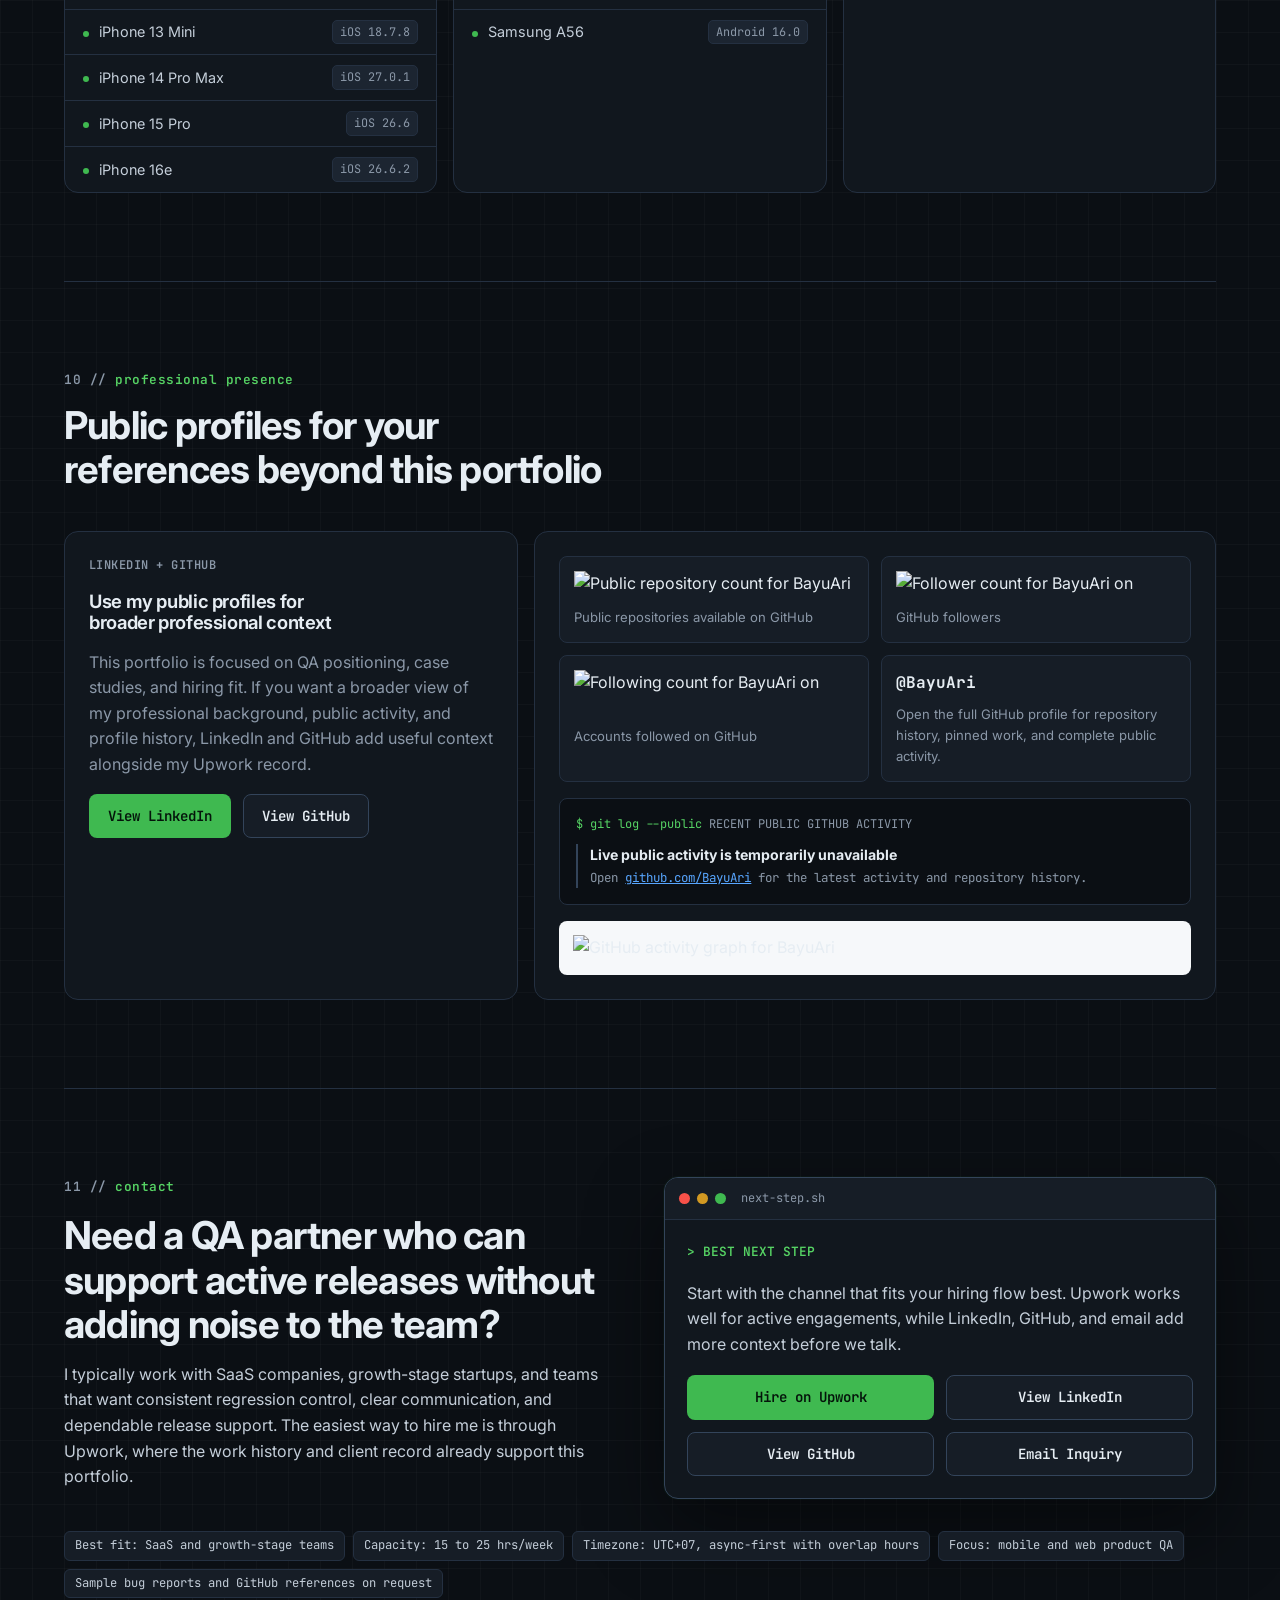
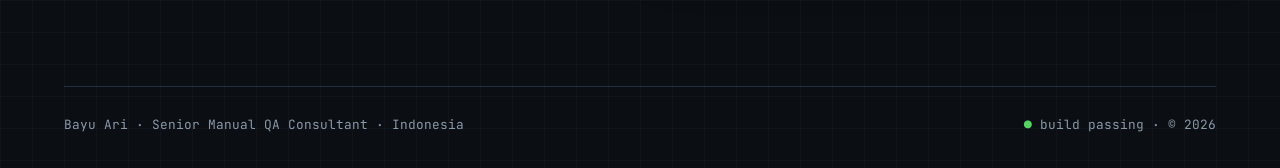
==== commit 97897858: "Add TapRide client card TapRide was DoubleMap's on-demand ride and dispatch product, tested monthly " ====
--- a/index.html
+++ b/index.html
@@ -446,8 +446,19 @@
                 <p class="client-hours">403 hrs</p>
               </div>
             </div>
-            <p>Indianapolis real-time bus tracking for universities, cities and airports. Monthly TestRail regression across linked iOS, Android and web products.</p>
+            <p>Indianapolis real-time bus tracking for universities, cities and airports. Monthly TestRail regression across its iOS, Android and web products, including TapRide.</p>
             <p class="client-meta">Jan 2016 – Jul 2020 · Later merged into Journey Holding</p>
+          </article>
+          <article class="client-card">
+            <div class="client-head">
+              <img class="client-icon" src="assets/images/clients/tapride.png" alt="TapRide app icon" width="44" height="44" loading="lazy">
+              <div>
+                <h3>TapRide</h3>
+                <p class="client-hours">DoubleMap product</p>
+              </div>
+            </div>
+            <p>On-demand ride hailing and dispatch for campus safe rides and dial-a-ride transit. Monthly test runs on the first Monday after each sprint: Admin and Dispatcher roles on the web app, plus the Driver and Rider apps on iOS and Android.</p>
+            <p class="client-meta">Test cases in TestRail · Bugs on a Trello board · Discontinued</p>
           </article>
           <article class="client-card">
             <div class="client-head">
